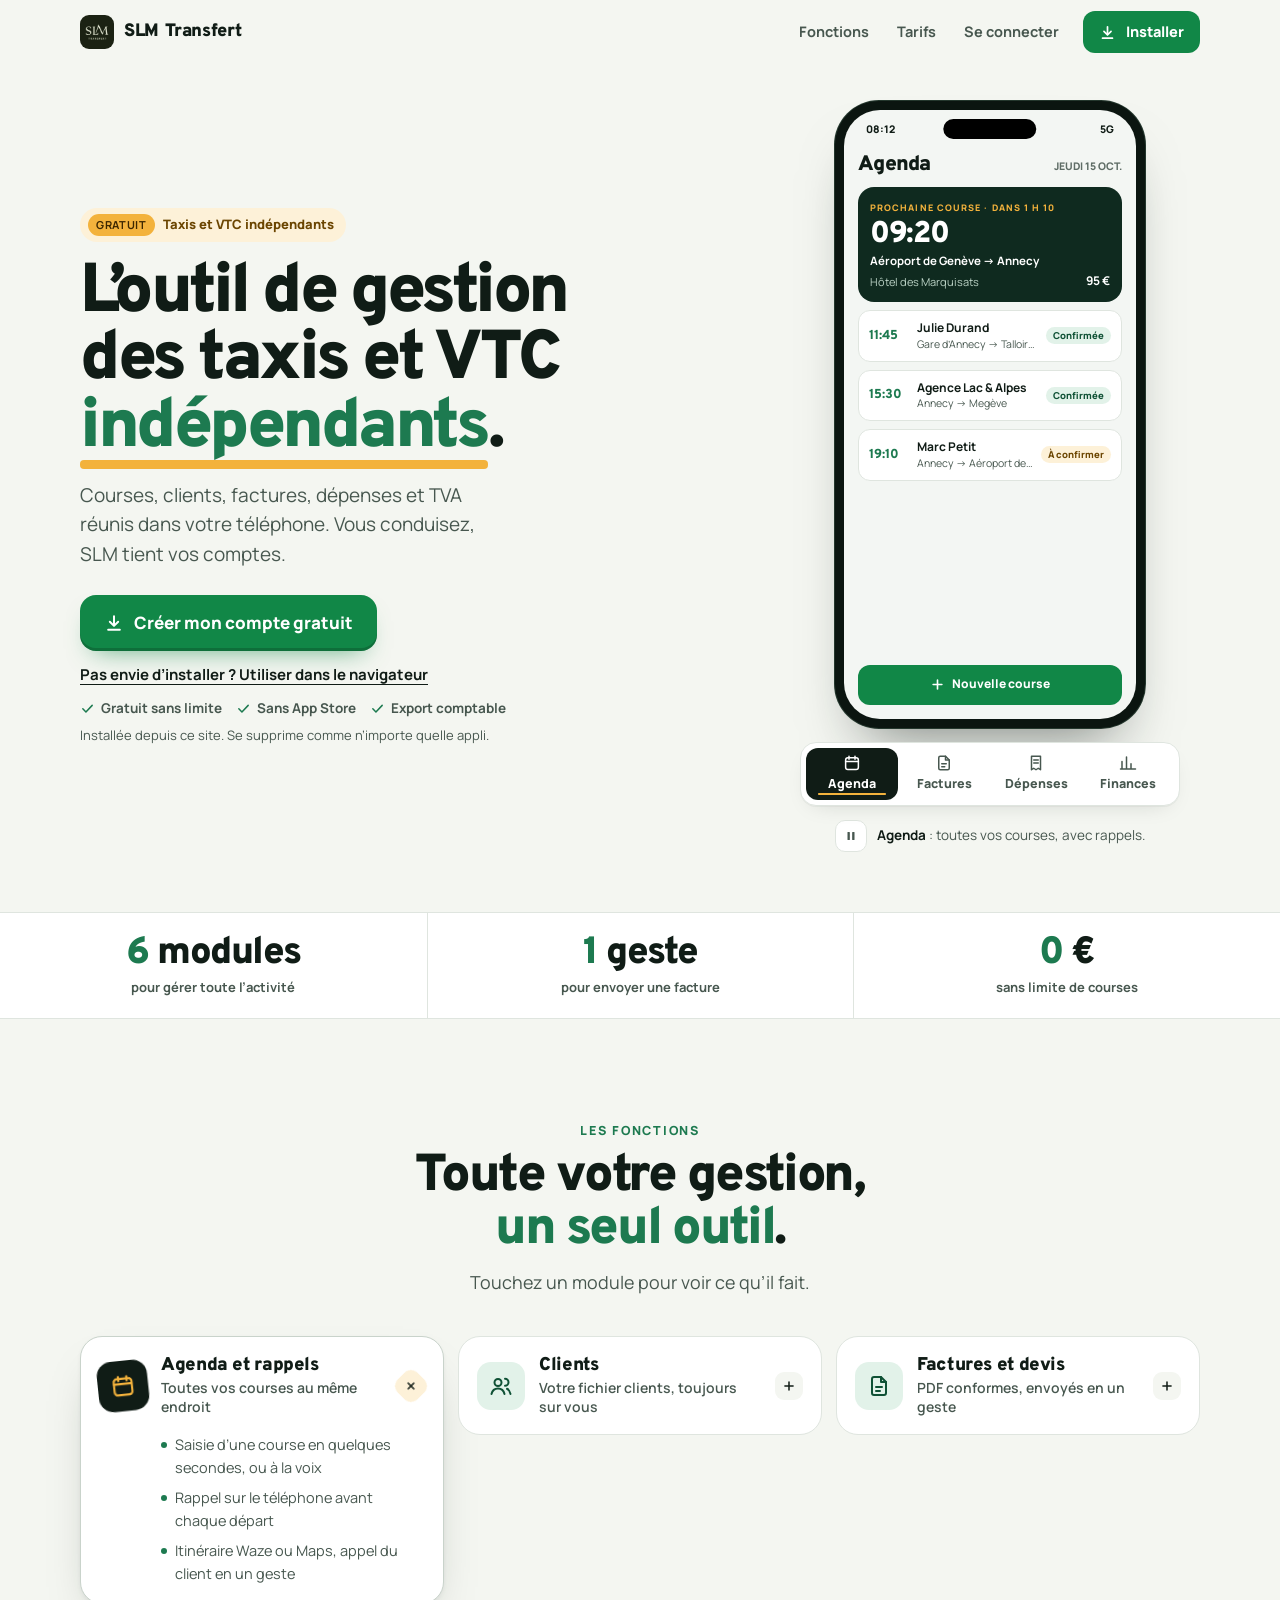
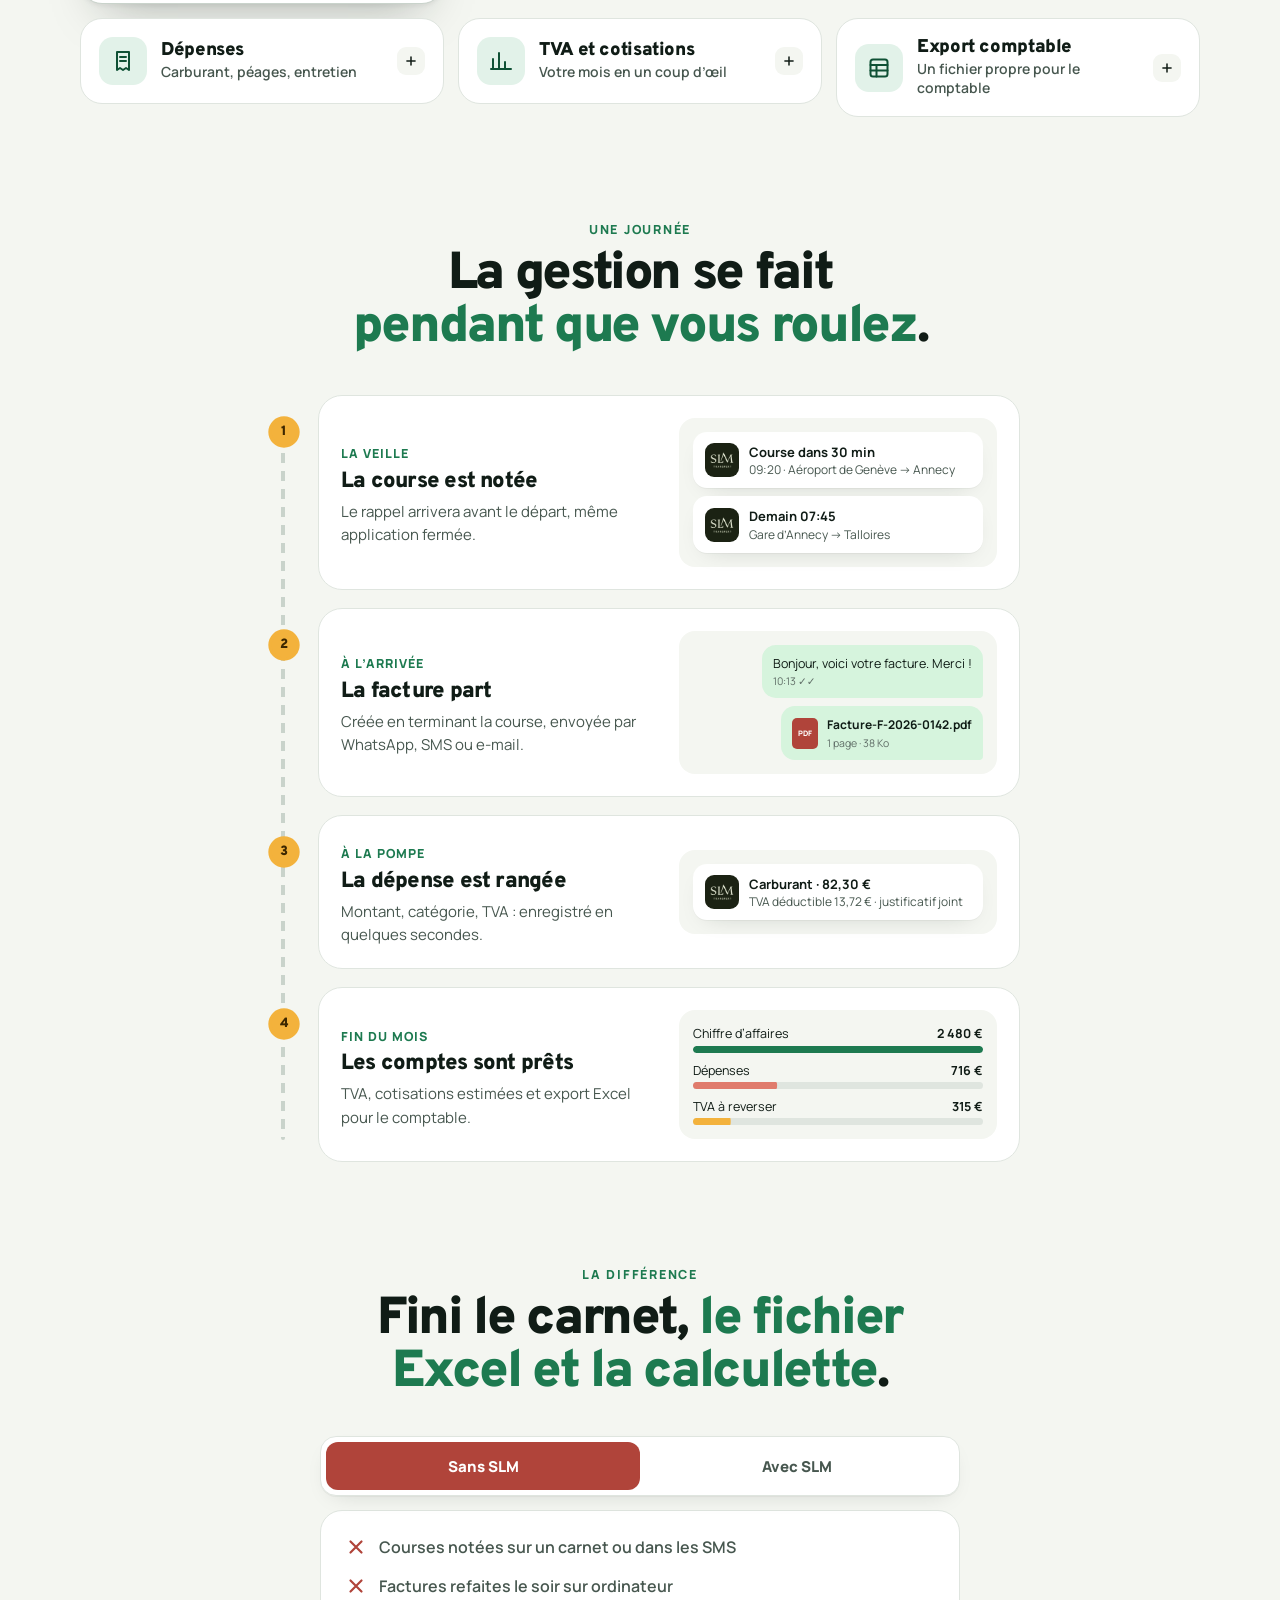
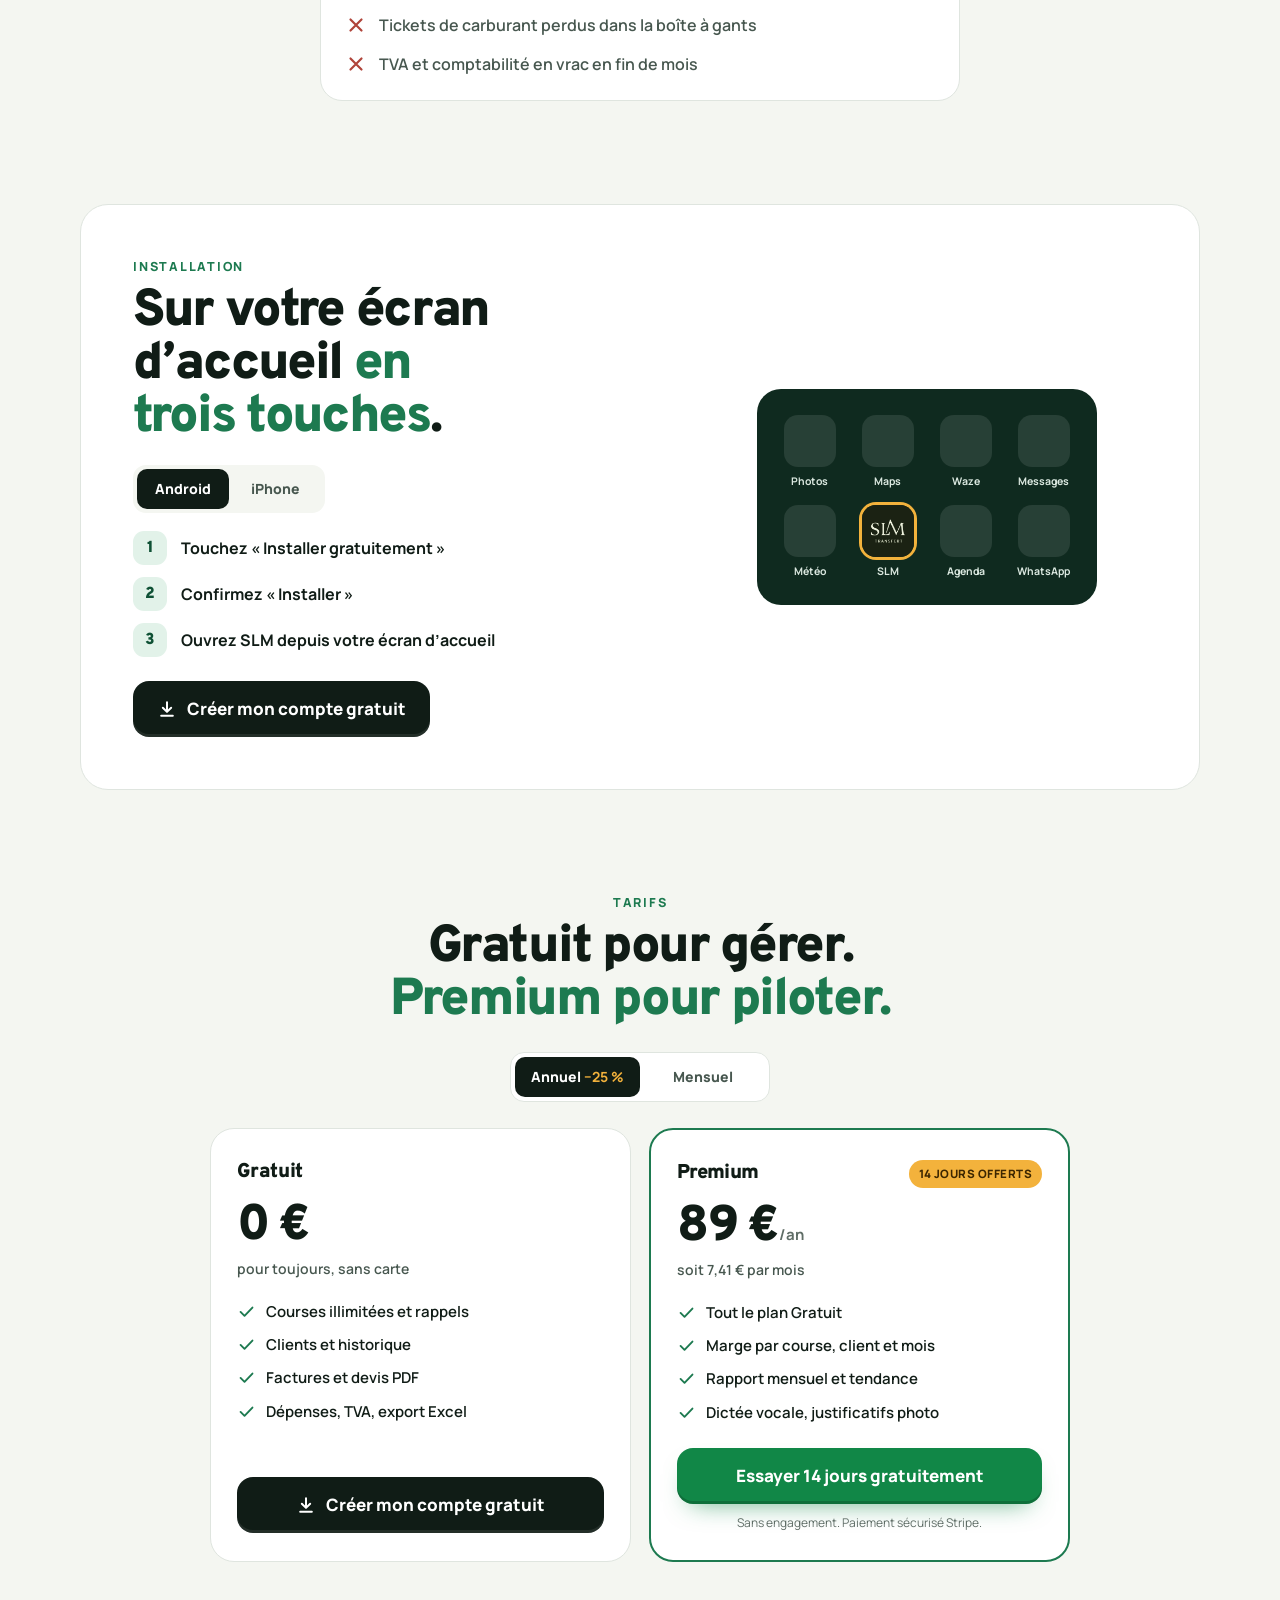
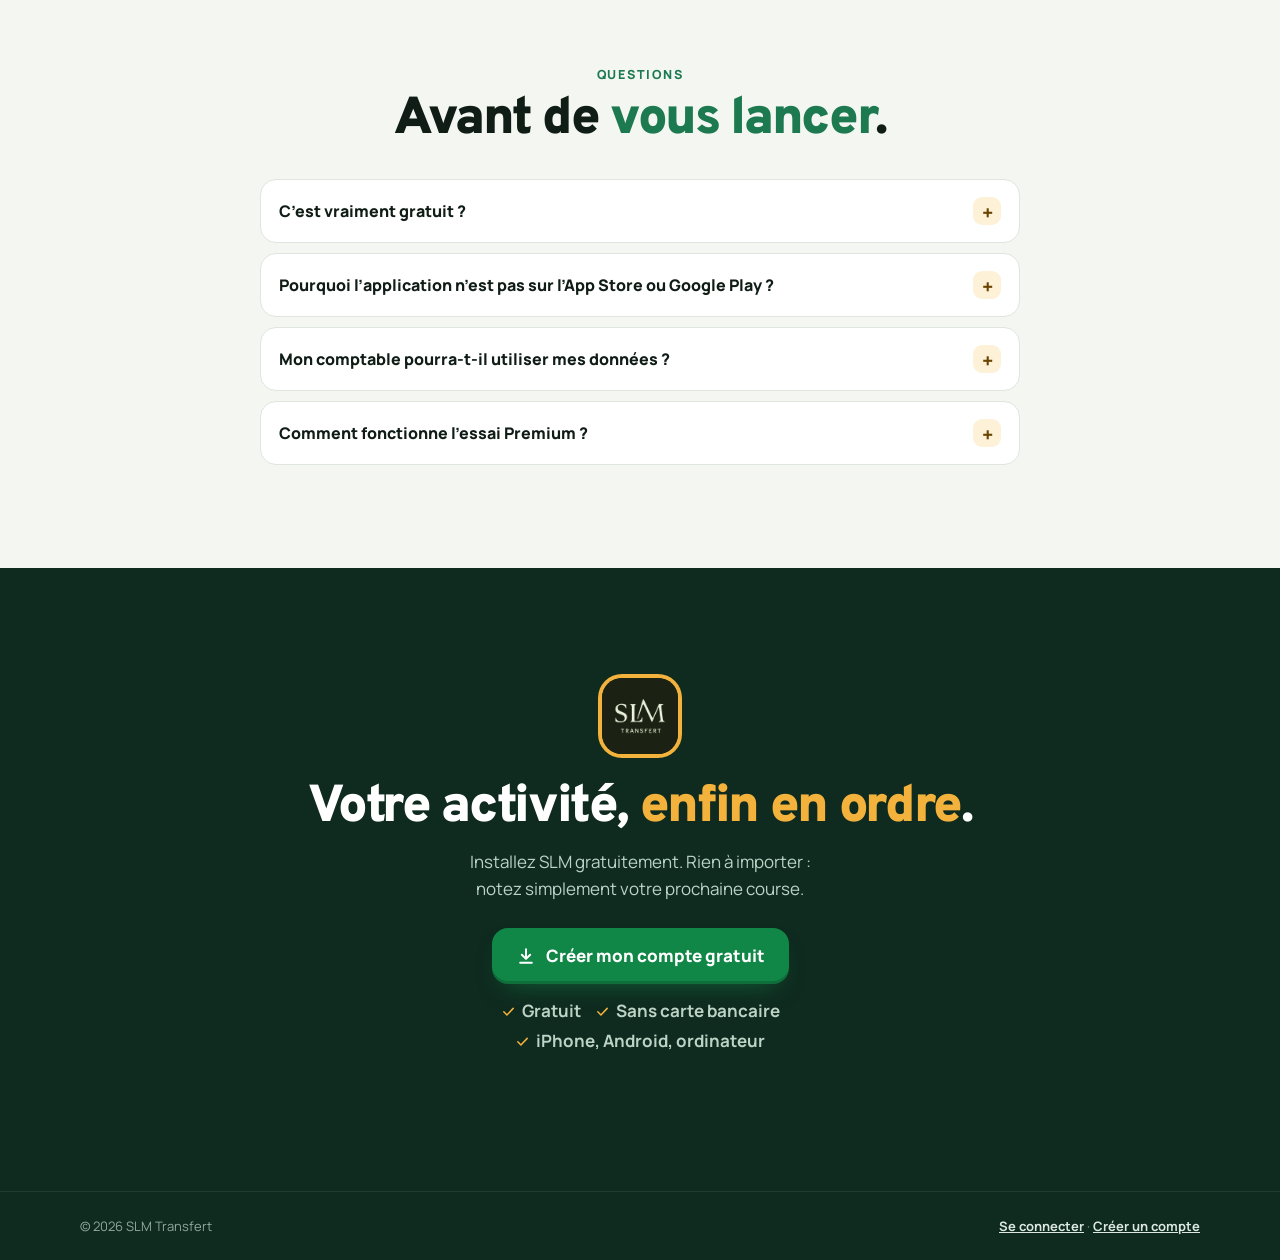
==== landing.html @ 209dc332 "Landing : repositionnée en outil de gestion taxi et VTC, motion et interactions - Titre « L'outil de" ====
<!doctype html>
<html lang="fr" data-theme="light">
<head>
<meta charset="utf-8">
<meta name="viewport" content="width=device-width,initial-scale=1,viewport-fit=cover">
<title>Logiciel de gestion taxi et VTC gratuit | SLM Transfert</title>
<meta name="description" content="L’outil de gestion des taxis et VTC indépendants : courses, clients, factures, dépenses, TVA et export comptable dans votre téléphone. Gratuit, sans App Store.">
<meta name="theme-color" content="#f4f6f1">
<meta name="color-scheme" content="light">
<meta property="og:type" content="website">
<meta property="og:title" content="SLM Transfert · L’outil de gestion des taxis et VTC indépendants">
<meta property="og:description" content="Courses, clients, factures, dépenses et TVA dans votre téléphone. Gratuit.">
<meta property="og:image" content="icon-512.png">
<link rel="icon" href="icon-192.png">
<link rel="apple-touch-icon" href="apple-touch-icon.jpg">
<link rel="manifest" href="manifest.json">
<link rel="preconnect" href="https://fonts.googleapis.com"><link rel="preconnect" href="https://fonts.gstatic.com" crossorigin>
<link rel="stylesheet" href="https://fonts.googleapis.com/css2?family=Manrope:wght@500;600;700;800&family=Overpass:wght@700;800;900&display=swap">
<script type="application/ld+json">
{"@context":"https://schema.org","@graph":[
 {"@type":"SoftwareApplication","name":"SLM Transfert","applicationCategory":"BusinessApplication","operatingSystem":"iOS, Android, Windows, macOS (navigateur)","description":"Outil de gestion pour taxis et VTC indépendants : agenda des courses, clients, factures et devis PDF, dépenses et justificatifs, TVA, cotisations estimées et export comptable.","offers":{"@type":"Offer","price":"0","priceCurrency":"EUR"}},
 {"@type":"FAQPage","mainEntity":[
  {"@type":"Question","name":"C’est vraiment gratuit ?","acceptedAnswer":{"@type":"Answer","text":"Oui, sans limite de courses ni de factures, et sans carte bancaire. Premium est une option pour analyser votre marge."}},
  {"@type":"Question","name":"Pourquoi l’application n’est pas sur l’App Store ou Google Play ?","acceptedAnswer":{"@type":"Answer","text":"SLM s’installe directement depuis le navigateur : plus rapide, toujours à jour, et le même compte fonctionne sur iPhone, Android et ordinateur."}},
  {"@type":"Question","name":"Mon comptable pourra-t-il utiliser mes données ?","acceptedAnswer":{"@type":"Answer","text":"Oui. Toute votre activité s’exporte dans un classeur Excel : courses, factures, dépenses et TVA."}},
  {"@type":"Question","name":"Comment fonctionne l’essai Premium ?","acceptedAnswer":{"@type":"Answer","text":"Tout est débloqué pendant l’essai et rien n’est prélevé si vous résiliez avant la fin, depuis l’application."}}
 ]}
]}
</script>
<script>(function(){if("IntersectionObserver" in window&&!matchMedia("(prefers-reduced-motion: reduce)").matches)document.documentElement.classList.add("rv-on")})();</script>
<style>
/* ═══════════════════════════════════════════════════════════════════
   SLM Transfert — landing « Outil de gestion »
   Skills ECC : frontend-design-direction (le produit d’abord), motion-patterns
   (jetons de mouvement partagés, décalage 50–100 ms, apparitions une seule fois,
   entrée + sortie pour chaque changement d’écran, fenêtre accessible),
   frontend-a11y (contrastes AA, onglets clavier, pause de l’animation auto).
   ═══════════════════════════════════════════════════════════════════ */
:root{
  --bg:#f4f6f1; --surface:#ffffff; --ink:#101c16; --ink-2:#47574f; --ink-3:#5f6d66; --line:#dfe5df; --line-2:#c9d3cb;
  --g:#1d7a50; --g-ink:#0f5135; --g-soft:#e2f2e9; --cta:#118747; --cta-press:#0f5135;
  --amber:#f3b23c; --amber-soft:#fdf1d8; --amber-ink:#6b4500;
  --deep:#0f2a1f; --red:#b0443a;
  --f-d:"Overpass","Manrope",system-ui,sans-serif; --f-u:"Manrope",system-ui,-apple-system,"Segoe UI",Roboto,sans-serif;
  /* Jetons de mouvement (motion-foundations) : toutes les animations les réutilisent */
  --dur-fast:.18s; --dur-normal:.32s; --dur-slow:.6s;
  --ease-smooth:cubic-bezier(.2,.8,.2,1); --ease-spring:cubic-bezier(.34,1.56,.64,1); --ease-out:cubic-bezier(.16,1,.3,1);
  --stagger:80ms; --lift:18px;
  --s-1:0 1px 0 rgba(16,28,22,.04),0 8px 24px -14px rgba(16,28,22,.22);
  --s-2:0 2px 4px rgba(16,28,22,.05),0 24px 48px -24px rgba(16,28,22,.35);
  color-scheme:only light;
}
*,*::before,*::after{box-sizing:border-box}
html{-webkit-text-size-adjust:100%;scroll-behavior:smooth;scroll-padding-top:84px;scroll-padding-bottom:100px;background:var(--bg);interpolate-size:allow-keywords}
body{margin:0;font-family:var(--f-u);color:var(--ink);background:var(--bg);font-size:16px;line-height:1.55;-webkit-font-smoothing:antialiased;overflow-x:clip}
h1,h2,h3,p{margin:0}
h1,h2,h3{font-family:var(--f-d);letter-spacing:-.035em;text-wrap:balance}
a{color:inherit}
button{font:inherit;color:inherit;cursor:pointer;border:0;background:none;-webkit-tap-highlight-color:transparent}
img,svg{max-width:100%;flex:none}
:focus-visible{outline:3px solid var(--ink);outline-offset:3px;box-shadow:0 0 0 6px var(--surface);border-radius:10px}
.sr-only{position:absolute!important;width:1px;height:1px;overflow:hidden;clip:rect(0 0 0 0);white-space:nowrap}
.wrap{width:min(1120px,100% - 32px);margin-inline:auto}

/* Apparition au défilement : une seule fois, décalage par --i × --stagger */
.rv-on [data-rv]{opacity:0;transform:translateY(var(--lift));transition:opacity var(--dur-slow) var(--ease-smooth),transform var(--dur-slow) var(--ease-out);transition-delay:calc(var(--i,0) * var(--stagger))}
.rv-on [data-rv].in{opacity:1;transform:none}

/* Barre de progression de lecture */
.progress{position:fixed;top:0;left:0;right:0;height:3px;z-index:70;transform-origin:left;transform:scaleX(var(--p,0));background:linear-gradient(90deg,var(--g),var(--amber));pointer-events:none}

/* Boutons : retour tactile immédiat (pression), soulèvement seulement avec souris */
.cta{display:inline-flex;align-items:center;justify-content:center;gap:10px;min-height:56px;padding:0 24px;border-radius:16px;background:var(--cta);color:#fff;font-weight:800;font-size:17px;text-decoration:none;white-space:nowrap;box-shadow:inset 0 -3px 0 rgba(0,0,0,.18),0 12px 26px -14px rgba(17,135,71,.7);transition:background var(--dur-fast),transform var(--dur-fast) var(--ease-spring),box-shadow var(--dur-normal)}
.cta svg{width:20px;height:20px;transition:transform var(--dur-normal) var(--ease-spring)}
.cta:active{transform:scale(.97)}
@media (hover:hover){.cta:hover{background:var(--cta-press);transform:translateY(-2px)}.cta:hover svg{transform:translateY(2px)}}
.cta.ink{background:var(--ink);box-shadow:inset 0 -3px 0 rgba(255,255,255,.08)}
@media (hover:hover){.cta.ink:hover{background:#000}}
.note{display:flex;flex-wrap:wrap;gap:4px 14px;margin-top:12px;font-size:13.5px;font-weight:700;color:var(--ink-2)}
.note span{display:inline-flex;align-items:center;gap:6px}
.note svg{width:15px;height:15px;color:var(--g)}

/* En-tête */
.top{position:sticky;top:0;z-index:50;background:var(--bg);border-bottom:1px solid transparent;transition:border-color var(--dur-normal);padding-top:env(safe-area-inset-top,0px)}
.top.sc{border-color:var(--line)}
.top .wrap{display:flex;align-items:center;gap:12px;height:64px}
.brand{display:flex;align-items:center;gap:10px;margin-right:auto;text-decoration:none;font-family:var(--f-d);font-weight:900;font-size:18px;letter-spacing:-.02em}
.brand img{width:34px;height:34px;border-radius:9px}
.top nav{display:flex;gap:4px}
.top nav a{padding:8px 12px;border-radius:10px;text-decoration:none;font-weight:700;font-size:14.5px;color:var(--ink-2);transition:background var(--dur-fast),color var(--dur-fast)}
.top nav a:hover{background:var(--surface);color:var(--ink)}
.top .cta{min-height:42px;padding:0 16px;font-size:14.5px;border-radius:12px;box-shadow:none}
.top .cta svg{width:17px;height:17px}

/* ───────── Premier écran ───────── */
.hero{padding:36px 0 60px}
.hero-g{display:grid;grid-template-columns:minmax(0,1fr) minmax(0,420px);gap:56px;align-items:center}
.eyebrow{display:inline-flex;align-items:center;gap:8px;padding:6px 12px 6px 8px;border-radius:99px;background:var(--amber-soft);color:var(--amber-ink);font-weight:800;font-size:13px}
.eyebrow b{display:inline-grid;place-items:center;height:22px;padding:0 8px;border-radius:99px;background:var(--amber);color:#3d2700;font-size:11px;letter-spacing:.06em}
.hero h1{isolation:isolate;margin-top:18px;font-size:clamp(40px,5.4vw,70px);font-weight:900;line-height:.98;letter-spacing:-.05em}
.hero h1 mark{background:none;color:var(--g);position:relative;white-space:nowrap}
.hero h1 mark::after{content:"";position:absolute;left:0;right:0;bottom:.04em;height:.14em;border-radius:4px;background:var(--amber);z-index:-1;transform-origin:left;transform:scaleX(var(--mk,1));transition:transform .9s var(--ease-out) .5s}
.rv-on .hero h1 mark::after{--mk:0}
.rv-on .hero.go h1 mark::after{--mk:1}
.hero .lead{margin-top:18px;max-width:36ch;font-size:clamp(17px,1.5vw,19px);color:var(--ink-2)}
.hero .actions{display:flex;flex-wrap:wrap;gap:12px 20px;align-items:center;margin-top:26px}
.hero .alt{font-weight:700;font-size:15px;text-underline-offset:4px}
.obj{margin-top:6px;font-size:13px;color:var(--ink-2)}
/* entrée du premier écran au chargement (décalée) */
@media (prefers-reduced-motion:no-preference){
  .hero [data-in]{animation:inUp var(--dur-slow) var(--ease-out) both;animation-delay:calc(var(--i,0) * var(--stagger) + 60ms)}
  .hero .tour{animation:inUp .9s var(--ease-out) .25s both}
}
@keyframes inUp{from{opacity:0;transform:translateY(var(--lift))}}

/* ── Visite guidée de l’application : onglets + écran qui change ── */
.tour{display:grid;gap:14px;justify-items:center}
.phone{position:relative;width:min(310px,100%);aspect-ratio:9/18.2;border-radius:44px;padding:9px;background:#0b1510;box-shadow:0 0 0 1px #24372d,0 36px 60px -30px rgba(16,28,22,.55)}
.ph{position:relative;height:100%;border-radius:36px;overflow:hidden;background:#f3f6f3;font-size:12px;line-height:1.4}
.ph-sb{display:flex;justify-content:space-between;padding:12px 22px 0;font-weight:800;font-size:10.5px;height:32px}
.ph-notch{position:absolute;top:9px;left:50%;translate:-50% 0;width:32%;height:20px;border-radius:12px;background:#000;z-index:3}
.scr{position:absolute;inset:32px 0 0;padding:8px 14px 14px;display:flex;flex-direction:column;gap:8px;opacity:0;transform:translateX(24px);transition:opacity var(--dur-normal) var(--ease-smooth),transform var(--dur-normal) var(--ease-smooth);pointer-events:none}
.scr[hidden]{display:none}
.scr.on{opacity:1;transform:none;pointer-events:auto}
.scr.out{opacity:0;transform:translateX(-24px)}
.scr>*{flex:none}
.s-h{display:flex;justify-content:space-between;align-items:baseline;gap:8px}
.s-h b{font-family:var(--f-d);font-size:21px;font-weight:900;letter-spacing:-.035em}
.s-h small{font-weight:800;font-size:10.5px;color:var(--ink-3)}
.s-card{background:var(--surface);border:1px solid var(--line);border-radius:14px;padding:10px 11px}
.s-row{display:flex;justify-content:space-between;align-items:center;gap:8px}
.s-next{border-radius:16px;padding:12px;background:var(--deep);color:#fff}
.s-next small{font-size:9px;font-weight:800;letter-spacing:.12em;color:var(--amber)}
.s-next .tm{font-family:var(--f-d);font-size:30px;font-weight:900;letter-spacing:-.045em;line-height:1;margin:4px 0 3px}
.s-next .rt{font-weight:700;font-size:11.5px}
.s-li{display:grid;grid-template-columns:40px minmax(0,1fr) auto;gap:8px;align-items:center;padding:9px 10px;border-radius:12px;background:var(--surface);border:1px solid var(--line)}
.s-li .t{font-family:var(--f-d);font-weight:800;font-size:13px;color:var(--g)}
.s-li span{min-width:0}.s-li span b,.s-li span small{display:block;white-space:nowrap;overflow:hidden;text-overflow:ellipsis}
.s-li span b{font-size:12px}.s-li span small{font-size:10.5px;color:var(--ink-2)}
.s-li>b{font-size:12px}
.chip{display:inline-block;font-size:9.5px;font-weight:800;padding:2px 7px;border-radius:99px;background:var(--g-soft);color:var(--g-ink)}
.chip.w{background:var(--amber-soft);color:var(--amber-ink)}
.s-tot{display:flex;justify-content:space-between;align-items:center;padding:12px;border-radius:14px;background:var(--deep);color:#fff}
.s-tot small{display:block;font-size:9px;font-weight:800;letter-spacing:.12em;color:var(--amber)}
.s-tot b{font-family:var(--f-d);font-size:24px;font-weight:900;letter-spacing:-.04em}
.s-btn{display:flex;align-items:center;justify-content:center;gap:7px;height:40px;border-radius:12px;background:var(--cta);color:#fff;font-weight:800;font-size:12px;margin-top:auto}
.s-btn svg{width:15px;height:15px}
.s-bars{display:flex;align-items:flex-end;gap:5px;height:58px;margin-top:8px}
.s-bars i{flex:1;border-radius:5px 5px 2px 2px;background:rgba(255,255,255,.22);transform-origin:bottom}
.s-bars i:last-child{background:var(--amber)}
.scr.on .s-bars i{animation:grow var(--dur-slow) var(--ease-out) both;animation-delay:calc(var(--n,0) * 50ms)}
@keyframes grow{from{transform:scaleY(.1)}}
.scr.on .s-li,.scr.on .s-card,.scr.on .s-tot,.scr.on .s-next{animation:inUp var(--dur-normal) var(--ease-out) both;animation-delay:calc(var(--n,0) * 60ms)}
.fin{display:grid;grid-template-columns:repeat(2,minmax(0,1fr));gap:6px}
.fin div{padding:9px 10px;border-radius:12px;background:var(--surface);border:1px solid var(--line)}
.fin small{display:block;font-size:9.5px;font-weight:800;color:var(--ink-3);letter-spacing:.06em}
.fin b{font-family:var(--f-d);font-size:16px;font-weight:900}
/* Onglets de la visite */
.tabs{position:relative;display:grid;grid-template-columns:repeat(4,minmax(0,1fr));width:min(380px,100%);padding:5px;border-radius:16px;background:var(--surface);border:1px solid var(--line);box-shadow:var(--s-1)}
.tabs .thumb{position:absolute;top:5px;bottom:5px;left:5px;width:calc((100% - 10px) / 4);border-radius:12px;background:var(--ink);transform:translateX(calc(var(--t,0) * 100%));transition:transform var(--dur-normal) var(--ease-spring)}
.tab{position:relative;z-index:1;min-height:52px;border-radius:12px;display:grid;justify-items:center;align-content:center;gap:2px;font-weight:800;font-size:12.5px;color:var(--ink-2);transition:color var(--dur-fast)}
.tab svg{width:18px;height:18px}
.tab[aria-selected="true"]{color:#fff}
.tab .bar{position:absolute;left:12px;right:12px;bottom:5px;height:2px;border-radius:2px;background:rgba(255,255,255,.25);overflow:hidden;opacity:0}
.tab .bar i{display:block;height:100%;background:var(--amber);transform-origin:left;transform:scaleX(0)}
.tour.auto .tab[aria-selected="true"] .bar{opacity:1}
.tour.auto .tab[aria-selected="true"] .bar i{animation:fill 4.5s linear forwards}
.tour.paused .tab .bar i{animation-play-state:paused}
@keyframes fill{to{transform:scaleX(1)}}
.tour-cap{display:flex;align-items:center;gap:10px;font-size:13.5px;color:var(--ink-2);min-height:32px;max-width:380px}
.tour-cap b{color:var(--ink)}
.pause{width:32px;height:32px;border-radius:10px;display:grid;place-items:center;background:var(--surface);border:1px solid var(--line);flex:none}
.pause svg{width:14px;height:14px}

/* ───────── Bandeau ───────── */
.facts{display:grid;grid-template-columns:repeat(3,minmax(0,1fr));border-block:1px solid var(--line);background:var(--surface)}
.facts div{padding:22px 16px;text-align:center}
.facts div+div{border-left:1px solid var(--line)}
.facts b{display:block;font-family:var(--f-d);font-size:clamp(26px,3.6vw,38px);font-weight:900;letter-spacing:-.04em;line-height:1}
.facts b em{font-style:normal;color:var(--g)}
.facts small{display:block;margin-top:6px;font-size:13px;font-weight:700;color:var(--ink-2);line-height:1.3}

/* ───────── Sections ───────── */
.sec{padding-block:clamp(64px,8vw,110px)}
.kick{font-size:12.5px;font-weight:800;letter-spacing:.14em;text-transform:uppercase;color:var(--g)}
.h2{margin-top:10px;font-size:clamp(32px,4.4vw,52px);font-weight:900;line-height:1.02;letter-spacing:-.045em;max-width:20ch}
.h2 em{font-style:normal;color:var(--g)}
.sub{margin-top:12px;color:var(--ink-2);font-size:clamp(16px,1.4vw,18px);max-width:52ch}
.c{text-align:center}.c .h2,.c .sub{margin-inline:auto}

/* Modules : cartes dépliables */
.mods{display:grid;grid-template-columns:repeat(3,minmax(0,1fr));gap:14px;margin-top:40px;align-items:start}
.mod{border-radius:22px;background:var(--surface);border:1px solid var(--line);transition:box-shadow var(--dur-normal),border-color var(--dur-normal)}
.mod:has(.mod-b[aria-expanded="true"]){box-shadow:var(--s-2);border-color:var(--line-2)}
.mod-b{width:100%;display:grid;grid-template-columns:48px minmax(0,1fr) 28px;gap:14px;align-items:center;padding:18px;text-align:left;border-radius:22px;transition:transform var(--dur-fast) var(--ease-spring)}
.mod-b:active{transform:scale(.985)}
.mod .fi{width:48px;height:48px;border-radius:14px;display:grid;place-items:center;background:var(--g-soft);color:var(--g-ink);transition:background var(--dur-normal),color var(--dur-normal),transform var(--dur-normal) var(--ease-spring)}
.mod .fi svg{width:24px;height:24px}
.mod-b[aria-expanded="true"] .fi{background:var(--ink);color:var(--amber);transform:rotate(-6deg) scale(1.05)}
.mod h3{font-size:18.5px;font-weight:900;letter-spacing:-.02em;line-height:1.15}
.mod-b small{display:block;margin-top:2px;color:var(--ink-2);font-size:14px;font-weight:600;line-height:1.35}
.mod .pm{width:28px;height:28px;border-radius:9px;display:grid;place-items:center;background:var(--bg);transition:transform var(--dur-normal) var(--ease-spring),background var(--dur-normal)}
.mod .pm svg{width:14px;height:14px}
.mod-b[aria-expanded="true"] .pm{transform:rotate(45deg);background:var(--amber-soft)}
.mod-d{display:grid;grid-template-rows:0fr;transition:grid-template-rows var(--dur-normal) var(--ease-smooth)}
.mod-d>div{overflow:hidden}
.mod-b[aria-expanded="true"]+.mod-d{grid-template-rows:1fr}
.mod ul{list-style:none;margin:0;padding:0 18px 18px 80px;display:grid;gap:8px;font-size:14.5px;color:var(--ink-2)}
.mod li{display:flex;gap:8px}
.mod li::before{content:"";width:6px;height:6px;margin-top:8px;border-radius:50%;background:var(--g);flex:none}
.mod .prem{display:inline-block;margin-left:6px;font-family:var(--f-u);font-size:10.5px;font-weight:800;letter-spacing:.05em;padding:2px 8px;border-radius:99px;background:var(--amber);color:#3d2700;vertical-align:2px}

/* Journée : ligne de route qui se remplit au défilement */
.day{position:relative;display:grid;gap:18px;margin-top:40px;max-width:760px;margin-inline:auto;padding-left:58px;--fill:0}
.day::before,.day::after{content:"";position:absolute;left:21px;top:22px;bottom:22px;width:4px;border-radius:4px}
.day::before{background:repeating-linear-gradient(180deg,var(--line-2) 0 10px,transparent 10px 18px)}
.day::after{background:linear-gradient(var(--g),var(--amber));transform-origin:top;transform:scaleY(var(--fill))}
.step{position:relative;display:grid;grid-template-columns:minmax(0,1fr) minmax(0,1fr);gap:20px;align-items:center;padding:22px;border-radius:24px;background:var(--surface);border:1px solid var(--line)}
.step .dot{position:absolute;left:-49px;top:22px;width:28px;height:28px;border-radius:50%;display:grid;place-items:center;background:var(--bg);border:3px solid var(--line-2);font-family:var(--f-d);font-weight:900;font-size:12px;color:var(--ink-3);transition:background var(--dur-normal),border-color var(--dur-normal),color var(--dur-normal),transform var(--dur-normal) var(--ease-spring)}
.step.lit .dot{background:var(--amber);border-color:var(--amber);color:#3d2700;transform:scale(1.12)}
.step .when{font-size:12.5px;font-weight:800;letter-spacing:.08em;color:var(--g);text-transform:uppercase}
.step h3{margin-top:6px;font-size:22px;font-weight:900;line-height:1.1}
.step p{margin-top:6px;color:var(--ink-2);font-size:15px}
.ui{padding:14px;border-radius:16px;background:var(--bg);display:grid;gap:8px}
.notif{display:grid;grid-template-columns:34px minmax(0,1fr);gap:10px;align-items:center;padding:10px 12px;border-radius:14px;background:var(--surface);box-shadow:var(--s-1)}
.notif img{width:34px;height:34px;border-radius:9px}
.notif b{display:block;font-size:13px}.notif small{display:block;color:var(--ink-2);font-size:12px;line-height:1.35}
.bub{justify-self:end;max-width:92%;padding:9px 11px;border-radius:14px 14px 4px 14px;background:#d6f4dd;font-size:12.5px}
.bub.f{display:grid;grid-template-columns:26px minmax(0,1fr);gap:9px;align-items:center}
.bub .pdf{width:26px;height:31px;border-radius:5px;background:var(--red);color:#fff;display:grid;place-items:center;font-size:7.5px;font-weight:800}
.bub small{display:block;color:var(--ink-3);font-size:10.5px}
.rv-on .step .ui>*{opacity:0;transform:translateY(10px) scale(.98);transition:opacity var(--dur-normal) var(--ease-smooth),transform var(--dur-normal) var(--ease-spring)}
.rv-on .step.lit .ui>*{opacity:1;transform:none}
.rv-on .step.lit .ui>*:nth-child(2){transition-delay:var(--stagger)}
.rv-on .step.lit .ui>*:nth-child(3){transition-delay:calc(var(--stagger) * 2)}
.mini div{display:grid;grid-template-columns:1fr auto;gap:2px 8px;font-size:12.5px}
.mini i{grid-column:1/-1;height:7px;border-radius:5px;background:var(--line);overflow:hidden}
.mini i b{display:block;height:100%;border-radius:5px;background:var(--g);transform-origin:left;transform:scaleX(var(--w));transition:transform var(--dur-slow) var(--ease-out) .2s}
.rv-on .step:not(.lit) .mini i b{transform:scaleX(0)}
.mini .n i b{background:#e07b6c}.mini .r i b{background:var(--amber)}

/* Avant / avec SLM : un interrupteur */
.vs-wrap{max-width:640px;margin:36px auto 0}
.switch{position:relative;display:grid;grid-template-columns:1fr 1fr;padding:5px;border-radius:16px;background:var(--surface);border:1px solid var(--line);box-shadow:var(--s-1)}
.switch .thumb{position:absolute;top:5px;bottom:5px;left:5px;width:calc(50% - 5px);border-radius:12px;background:var(--red);transform:translateX(0);transition:transform var(--dur-normal) var(--ease-spring),background var(--dur-normal)}
.switch[data-v="avec"] .thumb{transform:translateX(100%);background:var(--g-ink)}
.switch button{position:relative;z-index:1;min-height:48px;border-radius:12px;font-weight:800;font-size:15px;color:var(--ink-2);transition:color var(--dur-fast)}
.switch button[aria-pressed="true"]{color:#fff}
.vs-card{margin-top:14px;display:grid}
.vs-p{grid-area:1/1;padding:24px;border-radius:22px;border:1px solid var(--line);background:var(--surface);transition:opacity var(--dur-normal) var(--ease-smooth),transform var(--dur-normal) var(--ease-smooth),visibility 0s;text-align:left}
.vs-p.yes{background:var(--deep);color:#fff;border-color:var(--deep)}
.vs-p[hidden]{display:block;visibility:hidden;opacity:0;transform:translateY(8px) scale(.98);transition:opacity var(--dur-normal),transform var(--dur-normal),visibility 0s var(--dur-normal)}
.vs-p ul{list-style:none;padding:0;margin:0;display:grid;gap:14px;font-size:16px;font-weight:600}
.vs-p li{display:flex;gap:12px;align-items:flex-start}
.vs-p li svg{width:22px;height:22px;margin-top:1px;color:var(--red);flex:none}
.vs-p.yes li svg{color:var(--amber)}
.vs-p.no li{color:var(--ink-2)}

/* Installation */
.inst{display:grid;grid-template-columns:minmax(0,1.1fr) minmax(0,.9fr);gap:36px;align-items:center;padding:clamp(26px,5vw,52px);border-radius:28px;background:var(--surface);border:1px solid var(--line)}
.os{position:relative;display:inline-grid;grid-template-columns:1fr 1fr;padding:4px;border-radius:13px;background:var(--bg);margin-top:20px}
.os .thumb{position:absolute;top:4px;bottom:4px;left:4px;width:calc(50% - 4px);border-radius:10px;background:var(--ink);transform:translateX(calc(var(--o,0) * 100%));transition:transform var(--dur-normal) var(--ease-spring)}
.os button{position:relative;z-index:1;min-height:40px;padding:0 18px;border-radius:10px;font-weight:800;font-size:14px;color:var(--ink-2);transition:color var(--dur-fast)}
.os button[aria-pressed="true"]{color:#fff}
.how[hidden]{display:none}
.how{list-style:none;padding:0;margin:18px 0 0;display:grid;gap:12px;counter-reset:h}
.how li{display:flex;gap:14px;align-items:center;font-weight:700;font-size:16px}
.how li::before{counter-increment:h;content:counter(h);width:34px;height:34px;border-radius:11px;display:grid;place-items:center;background:var(--g-soft);color:var(--g-ink);font-family:var(--f-d);font-weight:900;flex:none}
.how kbd{display:inline-grid;place-items:center;min-width:26px;height:26px;padding:0 6px;border-radius:8px;background:var(--bg);border:1px solid var(--line);font:inherit;font-size:14px;vertical-align:middle}
.inst .cta{margin-top:24px}
.home{display:grid;grid-template-columns:repeat(4,minmax(0,1fr));gap:16px 8px;padding:26px 18px;border-radius:24px;background:var(--deep);max-width:340px;justify-self:center;width:100%}
.home span{display:grid;justify-items:center;gap:6px;color:#dbe8e0;font-size:10.5px;font-weight:700;min-width:0}
.home i,.home img{width:52px;height:52px;border-radius:14px}
.home i{background:rgba(255,255,255,.1)}
.home img{box-shadow:0 0 0 3px var(--amber)}
.rv-on .home .me img{transform:scale(.3);opacity:0;transition:transform .7s var(--ease-spring) .35s,opacity var(--dur-normal) .35s}
.rv-on .inst.in .home .me img{transform:none;opacity:1}

/* Tarifs */
.bill{position:relative;display:inline-grid;grid-template-columns:1fr 1fr;padding:4px;border-radius:14px;background:var(--surface);border:1px solid var(--line);margin-top:24px}
.bill[hidden]{display:none}
.bill .thumb{position:absolute;top:4px;bottom:4px;left:4px;width:calc(50% - 4px);border-radius:10px;background:var(--ink);transform:translateX(calc(var(--b,0) * 100%));transition:transform var(--dur-normal) var(--ease-spring)}
.bill button{position:relative;z-index:1;min-height:40px;padding:0 16px;border-radius:10px;font-weight:800;font-size:14px;color:var(--ink-2);transition:color var(--dur-fast)}
.bill button[aria-pressed="true"]{color:#fff}
.bill b{color:var(--g)}.bill button[aria-pressed="true"] b{color:var(--amber)}
.plans{display:grid;grid-template-columns:repeat(2,minmax(0,1fr));gap:18px;margin:26px auto 0;max-width:860px;text-align:left}
.plan{display:flex;flex-direction:column;padding:28px 26px;border-radius:24px;background:var(--surface);border:1px solid var(--line)}
.plan.pr{border:2px solid var(--g)}
.plan .nm{display:flex;justify-content:space-between;align-items:center;gap:10px;font-family:var(--f-d);font-weight:900;font-size:20px}
.plan .badge{font-family:var(--f-u);font-size:11.5px;font-weight:800;letter-spacing:.04em;padding:5px 10px;border-radius:99px;background:var(--amber);color:#3d2700}
.plan .amt{margin-top:14px;font-family:var(--f-d);font-size:50px;font-weight:900;letter-spacing:-.05em;line-height:1}
.plan .amt.swap{animation:inUp var(--dur-normal) var(--ease-out)}
.plan .amt small{font-family:var(--f-u);font-size:15px;font-weight:700;letter-spacing:0;color:var(--ink-3)}
.plan .per{margin-top:6px;color:var(--ink-2);font-size:14px;font-weight:600}
.plan ul{list-style:none;padding:0;margin:20px 0 24px;display:grid;gap:10px;font-size:15px;font-weight:600}
.plan li{display:flex;gap:10px}
.plan li svg{width:19px;height:19px;margin-top:2px;color:var(--g)}
.plan .cta{margin-top:auto;width:100%;white-space:normal;text-align:center;padding-block:10px}
.plan .fine{margin-top:10px;font-size:12px;color:var(--ink-3);text-align:center}

/* Questions : ouverture animée là où le navigateur le permet */
.faq{max-width:760px;margin:32px auto 0;display:grid;gap:10px;text-align:left}
.faq details{border-radius:16px;background:var(--surface);border:1px solid var(--line);padding:0 18px;transition:box-shadow var(--dur-normal)}
.faq details[open]{box-shadow:var(--s-1)}
.faq details::details-content{block-size:0;overflow:hidden;transition:block-size var(--dur-normal) var(--ease-smooth),content-visibility var(--dur-normal) allow-discrete}
.faq details[open]::details-content{block-size:auto}
.faq summary{list-style:none;cursor:pointer;display:flex;justify-content:space-between;align-items:center;gap:14px;padding:17px 0;font-weight:800;font-size:16px}
.faq summary::-webkit-details-marker{display:none}
.faq summary::after{content:"+";flex:none;width:28px;height:28px;border-radius:9px;display:grid;place-items:center;background:var(--amber-soft);color:var(--amber-ink);font-size:20px;font-weight:800;transition:transform var(--dur-normal) var(--ease-spring)}
.faq details[open] summary::after{transform:rotate(45deg)}
.faq p{padding-bottom:17px;color:var(--ink-2)}

/* Fin */
.end{padding:clamp(64px,9vw,110px) 0;text-align:center;background:var(--deep);color:#fff;overflow:hidden}
.end img{width:76px;height:76px;border-radius:20px;box-shadow:0 0 0 4px var(--amber)}
.rv-on .end.in img{animation:pop .8s var(--ease-spring) both}
@keyframes pop{from{transform:translateY(30px) scale(.8);opacity:0}}
.end .h2{margin:22px auto 0;color:#fff}
.end .h2 em{color:var(--amber)}
.end p{margin:14px auto 26px;max-width:36ch;color:#bcd3c6;font-size:17px}
.end .note{justify-content:center;color:#bcd3c6}.end .note svg{color:var(--amber)}
.rv-on .end[data-rv]{transform:none}
footer{padding:24px 0 calc(24px + env(safe-area-inset-bottom,0px));background:var(--deep);color:#8fa99b;font-size:13px;border-top:1px solid rgba(255,255,255,.08)}
footer .wrap{display:flex;justify-content:space-between;gap:12px;flex-wrap:wrap}
footer a{color:#dbe8e0;font-weight:700}

/* Barre mobile, fiche d’installation, message */
.dock{display:none}
.sheet{position:fixed;inset:0;z-index:80;display:grid;align-items:end;justify-items:center;background:rgba(8,20,15,.55);opacity:0;pointer-events:none;transition:opacity var(--dur-normal)}
.sheet[hidden]{display:none}
.sheet.open{opacity:1;pointer-events:auto}
.sheet-in{width:min(480px,100%);padding:24px 22px calc(22px + env(safe-area-inset-bottom,0px));border-radius:26px 26px 0 0;background:var(--surface);transform:translateY(100%);transition:transform var(--dur-normal) var(--ease-out)}
.sheet.open .sheet-in{transform:none}
.sheet-in h3{font-size:23px;font-weight:900;display:flex;align-items:center;gap:12px}
.sheet-in h3 img{width:42px;height:42px;border-radius:11px}
.alt-link{display:block;margin-top:20px;text-align:center;font-weight:800;color:var(--g-ink);text-underline-offset:4px}
.sheet-in .close{display:block;margin:10px auto 0;padding:8px;font-weight:700;color:var(--ink-2)}
body.lock{overflow:hidden}
.toast{position:fixed;left:50%;bottom:calc(96px + env(safe-area-inset-bottom,0px));z-index:90;translate:-50% 0;padding:12px 18px;border-radius:14px;background:var(--ink);color:#fff;font-weight:700;font-size:14.5px;opacity:0;transform:translateY(10px);transition:opacity var(--dur-normal),transform var(--dur-normal) var(--ease-spring);pointer-events:none;width:max-content;max-width:calc(100% - 32px)}
.toast.on{opacity:1;transform:none}

/* ═══════════ Tablette ═══════════ */
@media (max-width:960px){
  .top nav{display:none}
  .hero-g{grid-template-columns:minmax(0,1fr);gap:36px}
  .mods{grid-template-columns:repeat(2,minmax(0,1fr))}
  .inst{grid-template-columns:minmax(0,1fr)}
}
/* ═══════════ Mobile ═══════════ */
@media (max-width:640px){
  .top .wrap{height:58px}
  .brand{font-size:17px}
  .hero{padding:20px 0 44px}
  .hero h1{font-size:clamp(34px,10.4vw,46px)}
  .hero .lead{font-size:16.5px}
  .hero .actions{flex-direction:column;align-items:stretch;gap:12px;margin-top:22px}
  .hero .actions .cta{min-height:58px}
  .hero .alt{align-self:center;text-align:center}
  .hero .note{justify-content:center}
  .obj{text-align:center}
  .phone{width:min(300px,100%)}
  .tab{font-size:11.5px}
  .tour .tabs{order:-2}.tour .tour-cap{order:-1;margin-top:-4px}
  .facts div{padding:18px 6px}
  .facts small{font-size:11.5px}
  .sec{padding-block:60px}
  .mods{grid-template-columns:minmax(0,1fr);margin-top:28px;gap:10px}
  .mod-b{padding:16px;gap:12px;grid-template-columns:44px minmax(0,1fr) 28px}
  .mod .fi{width:44px;height:44px}
  .mod ul{padding:0 16px 16px 72px}
  .day{padding-left:44px;margin-top:28px;gap:14px}
  .day::before,.day::after{left:13px}
  .step{grid-template-columns:minmax(0,1fr);padding:18px;gap:14px}
  .step .dot{left:-43px}
  .plans{grid-template-columns:minmax(0,1fr)}
  .inst{padding:24px 20px;gap:26px}
  .home{gap:14px 6px;padding:22px 12px}
  .home i,.home img{width:46px;height:46px;border-radius:13px}
  .home span{font-size:9.5px}
  .end .cta{width:calc(100% - 32px);max-width:420px}
  .dock{position:fixed;left:8px;right:8px;bottom:calc(8px + env(safe-area-inset-bottom,0px));z-index:60;display:flex;align-items:center;gap:12px;padding:10px;border-radius:20px;background:var(--ink);color:#fff;box-shadow:0 16px 36px -12px rgba(0,0,0,.5);transform:translateY(150%);visibility:hidden;transition:transform var(--dur-slow) var(--ease-out),visibility 0s var(--dur-slow)}
  body.past-hero:not(.near-end) .dock{transform:none;visibility:visible;transition-delay:0s}
  .dock img{width:42px;height:42px;border-radius:11px}
  .dock span{flex:1;min-width:0;line-height:1.2}.dock b{display:block;font-family:var(--f-d);font-weight:900;font-size:15px}.dock small{color:var(--amber);font-size:12.5px;font-weight:700}
  .dock .cta{min-height:46px;padding:0 18px;font-size:15px;border-radius:13px;box-shadow:none}
  footer{padding-bottom:calc(96px + env(safe-area-inset-bottom,0px))}
}
@media (max-width:350px){.cta{padding:0 18px;font-size:16px}.top .cta span{display:none}.tab{font-size:10.5px}.tab svg{width:16px;height:16px}.dock small{display:none}}
@media (prefers-reduced-motion:reduce){html{scroll-behavior:auto}*,*::before,*::after{animation:none!important;transition-duration:1ms!important;transition-delay:0s!important}}
</style>
</head>
<body>
<svg width="0" height="0" style="position:absolute" aria-hidden="true"><defs>
<symbol id="i-dl" viewBox="0 0 24 24" fill="none" stroke="currentColor" stroke-width="2.4" stroke-linecap="round" stroke-linejoin="round"><path d="M12 4v11M7 10.5l5 5 5-5M5 20h14"/></symbol>
<symbol id="i-check" viewBox="0 0 24 24" fill="none" stroke="currentColor" stroke-width="2.4" stroke-linecap="round" stroke-linejoin="round"><path d="M4.5 12.5l5 5L19.5 7"/></symbol>
<symbol id="i-x" viewBox="0 0 24 24" fill="none" stroke="currentColor" stroke-width="2.4" stroke-linecap="round"><path d="M6 6l12 12M18 6 6 18"/></symbol>
<symbol id="i-plus" viewBox="0 0 24 24" fill="none" stroke="currentColor" stroke-width="2.6" stroke-linecap="round"><path d="M12 5v14M5 12h14"/></symbol>
<symbol id="i-msg" viewBox="0 0 24 24" fill="none" stroke="currentColor" stroke-width="2" stroke-linecap="round" stroke-linejoin="round"><path d="M21 12a8 8 0 0 1-11.6 7.2L4 20.5l1.3-4.8A8 8 0 1 1 21 12z"/></symbol>
<symbol id="i-share" viewBox="0 0 24 24" fill="none" stroke="currentColor" stroke-width="2" stroke-linecap="round" stroke-linejoin="round"><path d="M12 15V3M7.5 7.5 12 3l4.5 4.5"/><path d="M6 11H5a1 1 0 0 0-1 1v8a1 1 0 0 0 1 1h14a1 1 0 0 0 1-1v-8a1 1 0 0 0-1-1h-1"/></symbol>
<symbol id="i-cal" viewBox="0 0 24 24" fill="none" stroke="currentColor" stroke-width="2" stroke-linecap="round" stroke-linejoin="round"><rect x="3.5" y="5" width="17" height="15.5" rx="3"/><path d="M3.5 10h17M8 3v4M16 3v4"/></symbol>
<symbol id="i-file" viewBox="0 0 24 24" fill="none" stroke="currentColor" stroke-width="2" stroke-linecap="round" stroke-linejoin="round"><path d="M14 3H7a2 2 0 0 0-2 2v14a2 2 0 0 0 2 2h10a2 2 0 0 0 2-2V8z"/><path d="M14 3v5h5M9 13h6M9 17h4"/></symbol>
<symbol id="i-receipt" viewBox="0 0 24 24" fill="none" stroke="currentColor" stroke-width="2" stroke-linecap="round" stroke-linejoin="round"><path d="M6 3h12v18l-3-2-3 2-3-2-3 2z"/><path d="M9 8h6M9 12h6"/></symbol>
<symbol id="i-chart" viewBox="0 0 24 24" fill="none" stroke="currentColor" stroke-width="2" stroke-linecap="round" stroke-linejoin="round"><path d="M4 20V10M10 20V4M16 20v-7M22 20H2"/></symbol>
<symbol id="i-users" viewBox="0 0 24 24" fill="none" stroke="currentColor" stroke-width="2" stroke-linecap="round" stroke-linejoin="round"><circle cx="9" cy="8.5" r="3.5"/><path d="M2.5 20c.8-3.5 3.4-5.5 6.5-5.5s5.7 2 6.5 5.5"/><path d="M16 4.8a3.5 3.5 0 0 1 0 7M18 14.8c1.8.7 3 2.5 3.5 5.2"/></symbol>
<symbol id="i-sheet" viewBox="0 0 24 24" fill="none" stroke="currentColor" stroke-width="2" stroke-linecap="round" stroke-linejoin="round"><rect x="3.5" y="3.5" width="17" height="17" rx="2.5"/><path d="M3.5 9h17M3.5 14.5h17M9.5 9v11.5"/></symbol>
<symbol id="i-fuel" viewBox="0 0 24 24" fill="none" stroke="currentColor" stroke-width="2" stroke-linecap="round" stroke-linejoin="round"><path d="M4 20V5a2 2 0 0 1 2-2h6a2 2 0 0 1 2 2v15M3 20h12M4 10h10M14 8l3 3v6a1.5 1.5 0 0 0 3 0V9l-3-3"/></symbol>
<symbol id="i-road" viewBox="0 0 24 24" fill="none" stroke="currentColor" stroke-width="2" stroke-linecap="round" stroke-linejoin="round"><path d="M8 3 4 21M16 3l4 18M12 5v2M12 11v2M12 17v2"/></symbol>
<symbol id="i-wrench" viewBox="0 0 24 24" fill="none" stroke="currentColor" stroke-width="2" stroke-linecap="round" stroke-linejoin="round"><path d="M14.7 6.3a4 4 0 0 0-5.4 5.4L3 18l3 3 6.3-6.3a4 4 0 0 0 5.4-5.4l-2.5 2.5-2.5-.5-.5-2.5z"/></symbol>
<symbol id="i-drop" viewBox="0 0 24 24" fill="none" stroke="currentColor" stroke-width="2" stroke-linecap="round" stroke-linejoin="round"><path d="M12 3s6 6.5 6 11a6 6 0 0 1-12 0c0-4.5 6-11 6-11z"/></symbol>
<symbol id="i-pause" viewBox="0 0 24 24" fill="currentColor"><rect x="6" y="5" width="4" height="14" rx="1"/><rect x="14" y="5" width="4" height="14" rx="1"/></symbol>
<symbol id="i-play" viewBox="0 0 24 24" fill="currentColor"><path d="M7 4.5v15l13-7.5z"/></symbol>
</defs></svg>

<div class="progress" id="progress" aria-hidden="true"></div>

<header class="top" id="hd">
  <div class="wrap">
    <a class="brand" href="#top"><img src="icon-192.png" alt="" width="34" height="34">SLM Transfert</a>
    <nav aria-label="Sections"><a href="#modules">Fonctions</a><a href="#tarifs">Tarifs</a><a href="index.html#login">Se connecter</a></nav>
    <a class="cta" href="index.html#signup" data-install aria-label="Installer l’application"><svg aria-hidden="true"><use href="#i-dl"/></svg><span>Installer</span></a>
  </div>
</header>

<main id="top">
<!-- ═══ Premier écran : l’outil de gestion, en visite guidée ═══ -->
<section class="hero">
  <div class="wrap hero-g">
    <div>
      <span class="eyebrow" data-in style="--i:0"><b>GRATUIT</b>Taxis et VTC indépendants</span>
      <h1 data-in style="--i:1">L’outil de gestion des taxis et VTC <mark>indépendants</mark>.</h1>
      <p class="lead" data-in style="--i:2">Courses, clients, factures, dépenses et TVA réunis dans votre téléphone. Vous conduisez, SLM tient vos comptes.</p>
      <div class="actions" data-in style="--i:3">
        <a class="cta" href="index.html#signup" data-install><svg aria-hidden="true"><use href="#i-dl"/></svg><span class="lbl">Installer gratuitement</span></a>
        <a class="alt" href="index.html#signup">Pas envie d’installer ? Utiliser dans le navigateur</a>
      </div>
      <p class="note" data-in style="--i:4"><span><svg aria-hidden="true"><use href="#i-check"/></svg>Gratuit sans limite</span><span><svg aria-hidden="true"><use href="#i-check"/></svg>Sans App Store</span><span><svg aria-hidden="true"><use href="#i-check"/></svg>Export comptable</span></p>
      <p class="obj" data-in style="--i:5">Installée depuis ce site. Se supprime comme n’importe quelle appli.</p>
    </div>

    <div class="tour auto" id="tour">
      <div class="phone"><div class="ph"><div class="ph-notch" aria-hidden="true"></div><div class="ph-sb" aria-hidden="true"><span>08:12</span><span>5G</span></div>
        <div class="scr on" id="p-agenda" role="tabpanel" aria-labelledby="t-agenda">
          <div class="s-h"><b>Agenda</b><small>JEUDI 15 OCT.</small></div>
          <div class="s-next" style="--n:0"><small>PROCHAINE COURSE · DANS 1 H 10</small><div class="tm">09:20</div><div class="rt">Aéroport de Genève → Annecy</div><div class="s-row" style="margin-top:4px"><span style="font-size:11px;color:#bcd3c6">Hôtel des Marquisats</span><b>95 €</b></div></div>
          <div class="s-li" style="--n:1"><b class="t">11:45</b><span><b>Julie Durand</b><small>Gare d’Annecy → Talloires</small></span><span class="chip">Confirmée</span></div>
          <div class="s-li" style="--n:2"><b class="t">15:30</b><span><b>Agence Lac &amp; Alpes</b><small>Annecy → Megève</small></span><span class="chip">Confirmée</span></div>
          <div class="s-li" style="--n:3"><b class="t">19:10</b><span><b>Marc Petit</b><small>Annecy → Aéroport de Lyon</small></span><span class="chip w">À confirmer</span></div>
          <div class="s-btn"><svg aria-hidden="true"><use href="#i-plus"/></svg>Nouvelle course</div>
        </div>
        <div class="scr" id="p-factures" role="tabpanel" aria-labelledby="t-factures" hidden>
          <div class="s-h"><b>Factures</b><small>OCTOBRE</small></div>
          <div class="s-tot" style="--n:0"><span><small>À ENCAISSER</small><b>312,00 €</b></span><span class="chip w">3 en attente</span></div>
          <div class="s-li" style="--n:1"><b class="t">0142</b><span><b>Hôtel des Marquisats</b><small>Genève → Annecy · 95 €</small></span><span class="chip">Payée</span></div>
          <div class="s-li" style="--n:2"><b class="t">0141</b><span><b>Agence Lac &amp; Alpes</b><small>Annecy → Megève · 140 €</small></span><span class="chip w">Envoyée</span></div>
          <div class="s-li" style="--n:3"><b class="t">0140</b><span><b>Julie Durand</b><small>Gare → Talloires · 38 €</small></span><span class="chip">Payée</span></div>
          <div class="s-li" style="--n:4"><b class="t">D-31</b><span><b>Devis · Imperial Palace</b><small>Mariage, 3 trajets · 134 €</small></span><span class="chip w">Devis</span></div>
          <div class="s-btn"><svg aria-hidden="true"><use href="#i-msg"/></svg>Envoyer sur WhatsApp</div>
        </div>
        <div class="scr" id="p-depenses" role="tabpanel" aria-labelledby="t-depenses" hidden>
          <div class="s-h"><b>Dépenses</b><small>OCTOBRE</small></div>
          <div class="s-tot" style="--n:0"><span><small>DÉPENSES DU MOIS</small><b>716,40 €</b></span><span class="chip">TVA déd. 98 €</span></div>
          <div class="s-li" style="--n:1"><b class="t"><svg width="18" height="18" aria-hidden="true"><use href="#i-fuel"/></svg></b><span><b>Carburant</b><small>Total Annecy · justificatif</small></span><b>82,30 €</b></div>
          <div class="s-li" style="--n:2"><b class="t"><svg width="18" height="18" aria-hidden="true"><use href="#i-road"/></svg></b><span><b>Péage</b><small>A41 Genève · justificatif</small></span><b>14,60 €</b></div>
          <div class="s-li" style="--n:3"><b class="t"><svg width="18" height="18" aria-hidden="true"><use href="#i-drop"/></svg></b><span><b>Lavage</b><small>Station Seynod</small></span><b>18,00 €</b></div>
          <div class="s-li" style="--n:4"><b class="t"><svg width="18" height="18" aria-hidden="true"><use href="#i-wrench"/></svg></b><span><b>Entretien</b><small>Révision 60 000 km</small></span><b>289,00 €</b></div>
          <div class="s-btn"><svg aria-hidden="true"><use href="#i-plus"/></svg>Ajouter une dépense</div>
        </div>
        <div class="scr" id="p-finances" role="tabpanel" aria-labelledby="t-finances" hidden>
          <div class="s-h"><b>Finances</b><small>OCTOBRE</small></div>
          <div class="s-tot" style="--n:0;display:block"><small>CHIFFRE D’AFFAIRES</small><b>2 480,00 €</b><div class="s-bars" aria-hidden="true"><i style="height:58%;--n:0"></i><i style="height:66%;--n:1"></i><i style="height:61%;--n:2"></i><i style="height:74%;--n:3"></i><i style="height:82%;--n:4"></i><i style="height:100%;--n:5"></i></div></div>
          <div class="fin s-card" style="--n:1;padding:0;border:0;background:none"><div><small>DÉPENSES</small><b>716 €</b></div><div><small>TVA À REVERSER</small><b>315 €</b></div><div><small>COTISATIONS EST.</small><b>533 €</b></div><div><small>COURSES</small><b>46</b></div></div>
          <div class="s-btn"><svg aria-hidden="true"><use href="#i-sheet"/></svg>Export Excel pour le comptable</div>
        </div>
      </div></div>

      <div class="tabs" role="tablist" aria-label="Écrans de l’application" style="--t:0">
        <span class="thumb" aria-hidden="true"></span>
        <button class="tab" role="tab" id="t-agenda" aria-controls="p-agenda" aria-selected="true"><svg aria-hidden="true"><use href="#i-cal"/></svg>Agenda<span class="bar" aria-hidden="true"><i></i></span></button>
        <button class="tab" role="tab" id="t-factures" aria-controls="p-factures" aria-selected="false" tabindex="-1"><svg aria-hidden="true"><use href="#i-file"/></svg>Factures<span class="bar" aria-hidden="true"><i></i></span></button>
        <button class="tab" role="tab" id="t-depenses" aria-controls="p-depenses" aria-selected="false" tabindex="-1"><svg aria-hidden="true"><use href="#i-receipt"/></svg>Dépenses<span class="bar" aria-hidden="true"><i></i></span></button>
        <button class="tab" role="tab" id="t-finances" aria-controls="p-finances" aria-selected="false" tabindex="-1"><svg aria-hidden="true"><use href="#i-chart"/></svg>Finances<span class="bar" aria-hidden="true"><i></i></span></button>
      </div>
      <p class="tour-cap"><button type="button" class="pause" id="tour-pause" aria-label="Mettre en pause la visite"><svg aria-hidden="true"><use href="#i-pause"/></svg></button><span id="tour-cap"><b>Agenda</b> : toutes vos courses, avec rappels.</span></p>
    </div>
  </div>
</section>

<div class="facts"><div data-rv style="--i:0"><b><em>6</em> modules</b><small>pour gérer toute l’activité</small></div><div data-rv style="--i:1"><b><em>1</em> geste</b><small>pour envoyer une facture</small></div><div data-rv style="--i:2"><b><em>0</em> €</b><small>sans limite de courses</small></div></div>

<!-- ═══ Les modules de gestion ═══ -->
<section class="sec" id="modules">
  <div class="wrap">
    <div class="c" data-rv><p class="kick">Les fonctions</p><h2 class="h2">Toute votre gestion, <em>un seul outil</em>.</h2><p class="sub">Touchez un module pour voir ce qu’il fait.</p></div>
    <div class="mods">
      <div class="mod" data-rv style="--i:0"><button class="mod-b" aria-expanded="true" aria-controls="m1"><span class="fi" aria-hidden="true"><svg><use href="#i-cal"/></svg></span><span><h3>Agenda et rappels</h3><small>Toutes vos courses au même endroit</small></span><span class="pm" aria-hidden="true"><svg><use href="#i-plus"/></svg></span></button><div class="mod-d" id="m1"><div><ul><li>Saisie d’une course en quelques secondes, ou à la voix</li><li>Rappel sur le téléphone avant chaque départ</li><li>Itinéraire Waze ou Maps, appel du client en un geste</li></ul></div></div></div>
      <div class="mod" data-rv style="--i:1"><button class="mod-b" aria-expanded="false" aria-controls="m2"><span class="fi" aria-hidden="true"><svg><use href="#i-users"/></svg></span><span><h3>Clients</h3><small>Votre fichier clients, toujours sur vous</small></span><span class="pm" aria-hidden="true"><svg><use href="#i-plus"/></svg></span></button><div class="mod-d" id="m2"><div><ul><li>Particuliers, hôtels, agences, plateformes</li><li>Historique et chiffre d’affaires par client</li><li>Appel, SMS ou WhatsApp depuis la fiche</li></ul></div></div></div>
      <div class="mod" data-rv style="--i:2"><button class="mod-b" aria-expanded="false" aria-controls="m3"><span class="fi" aria-hidden="true"><svg><use href="#i-file"/></svg></span><span><h3>Factures et devis</h3><small>PDF conformes, envoyés en un geste</small></span><span class="pm" aria-hidden="true"><svg><use href="#i-plus"/></svg></span></button><div class="mod-d" id="m3"><div><ul><li>Numérotation continue automatique</li><li>Mentions légales, TVA ou franchise, votre IBAN</li><li>Suivi payée, envoyée, en attente</li></ul></div></div></div>
      <div class="mod" data-rv style="--i:0"><button class="mod-b" aria-expanded="false" aria-controls="m4"><span class="fi" aria-hidden="true"><svg><use href="#i-receipt"/></svg></span><span><h3>Dépenses</h3><small>Carburant, péages, entretien</small></span><span class="pm" aria-hidden="true"><svg><use href="#i-plus"/></svg></span></button><div class="mod-d" id="m4"><div><ul><li>Catégories prêtes : carburant, péage, lavage, entretien</li><li>TVA déductible calculée</li><li>Justificatif en photo <span class="prem">PREMIUM</span></li></ul></div></div></div>
      <div class="mod" data-rv style="--i:1"><button class="mod-b" aria-expanded="false" aria-controls="m5"><span class="fi" aria-hidden="true"><svg><use href="#i-chart"/></svg></span><span><h3>TVA et cotisations</h3><small>Votre mois en un coup d’œil</small></span><span class="pm" aria-hidden="true"><svg><use href="#i-plus"/></svg></span></button><div class="mod-d" id="m5"><div><ul><li>Chiffre d’affaires, recettes et dépenses du mois</li><li>TVA collectée, déductible et à reverser</li><li>Cotisations estimées pour ne pas être surpris</li></ul></div></div></div>
      <div class="mod" data-rv style="--i:2"><button class="mod-b" aria-expanded="false" aria-controls="m6"><span class="fi" aria-hidden="true"><svg><use href="#i-sheet"/></svg></span><span><h3>Export comptable</h3><small>Un fichier propre pour le comptable</small></span><span class="pm" aria-hidden="true"><svg><use href="#i-plus"/></svg></span></button><div class="mod-d" id="m6"><div><ul><li>Classeur Excel complet : courses, factures, dépenses, TVA</li><li>Synchro téléphone et ordinateur</li><li>Marge par course et par client <span class="prem">PREMIUM</span></li></ul></div></div></div>
    </div>
  </div>
</section>

<!-- ═══ Une journée avec SLM ═══ -->
<section class="sec" style="padding-top:0">
  <div class="wrap">
    <div class="c" data-rv><p class="kick">Une journée</p><h2 class="h2">La gestion se fait <em>pendant que vous roulez</em>.</h2></div>
    <div class="day" id="day">
      <article class="step"><span class="dot" aria-hidden="true">1</span><div><p class="when">La veille</p><h3>La course est notée</h3><p>Le rappel arrivera avant le départ, même application fermée.</p></div>
        <div class="ui" aria-hidden="true"><div class="notif"><img src="icon-192.png" alt=""><span><b>Course dans 30 min</b><small>09:20 · Aéroport de Genève → Annecy</small></span></div><div class="notif"><img src="icon-192.png" alt=""><span><b>Demain 07:45</b><small>Gare d’Annecy → Talloires</small></span></div></div></article>
      <article class="step"><span class="dot" aria-hidden="true">2</span><div><p class="when">À l’arrivée</p><h3>La facture part</h3><p>Créée en terminant la course, envoyée par WhatsApp, SMS ou e-mail.</p></div>
        <div class="ui" aria-hidden="true"><div class="bub">Bonjour, voici votre facture. Merci !<small>10:13 ✓✓</small></div><div class="bub f"><span class="pdf">PDF</span><span><b style="font-size:12px">Facture-F-2026-0142.pdf</b><small>1 page · 38 Ko</small></span></div></div></article>
      <article class="step"><span class="dot" aria-hidden="true">3</span><div><p class="when">À la pompe</p><h3>La dépense est rangée</h3><p>Montant, catégorie, TVA : enregistré en quelques secondes.</p></div>
        <div class="ui" aria-hidden="true"><div class="notif"><img src="icon-192.png" alt=""><span><b>Carburant · 82,30 €</b><small>TVA déductible 13,72 € · justificatif joint</small></span></div></div></article>
      <article class="step"><span class="dot" aria-hidden="true">4</span><div><p class="when">Fin du mois</p><h3>Les comptes sont prêts</h3><p>TVA, cotisations estimées et export Excel pour le comptable.</p></div>
        <div class="ui mini" aria-hidden="true"><div><span>Chiffre d’affaires</span><b>2 480 €</b><i><b style="--w:1"></b></i></div><div class="n"><span>Dépenses</span><b>716 €</b><i><b style="--w:.29"></b></i></div><div class="r"><span>TVA à reverser</span><b>315 €</b><i><b style="--w:.13"></b></i></div></div></article>
    </div>
  </div>
</section>

<!-- ═══ Avant / avec SLM ═══ -->
<section class="sec" style="padding-top:0">
  <div class="wrap c">
    <div data-rv><p class="kick">La différence</p><h2 class="h2">Fini le carnet, <em>le fichier Excel et la calculette</em>.</h2></div>
    <div class="vs-wrap" data-rv>
      <div class="switch" id="vs" data-v="sans" role="group" aria-label="Comparer"><span class="thumb" aria-hidden="true"></span><button type="button" data-v="sans" aria-pressed="true">Sans SLM</button><button type="button" data-v="avec" aria-pressed="false">Avec SLM</button></div>
      <div class="vs-card" aria-live="polite">
        <div class="vs-p no" data-p="sans"><ul><li><svg aria-hidden="true"><use href="#i-x"/></svg>Courses notées sur un carnet ou dans les SMS</li><li><svg aria-hidden="true"><use href="#i-x"/></svg>Factures refaites le soir sur ordinateur</li><li><svg aria-hidden="true"><use href="#i-x"/></svg>Tickets de carburant perdus dans la boîte à gants</li><li><svg aria-hidden="true"><use href="#i-x"/></svg>TVA et comptabilité en vrac en fin de mois</li></ul></div>
        <div class="vs-p yes" data-p="avec" hidden><ul><li><svg aria-hidden="true"><use href="#i-check"/></svg>Toutes les courses dans un agenda, avec rappels</li><li><svg aria-hidden="true"><use href="#i-check"/></svg>Facture PDF envoyée en un geste, depuis la course</li><li><svg aria-hidden="true"><use href="#i-check"/></svg>Dépenses rangées avec leur TVA</li><li><svg aria-hidden="true"><use href="#i-check"/></svg>Export Excel propre pour le comptable</li></ul></div>
      </div>
    </div>
  </div>
</section>

<!-- ═══ Installation ═══ -->
<section class="sec" id="installer" style="padding-top:0">
  <div class="wrap">
    <div class="inst" data-rv>
      <div>
        <p class="kick">Installation</p>
        <h2 class="h2">Sur votre écran d’accueil <em>en trois touches</em>.</h2>
        <div class="os" role="group" aria-label="Votre téléphone" style="--o:0"><span class="thumb" aria-hidden="true"></span><button type="button" data-os="android" aria-pressed="true">Android</button><button type="button" data-os="ios" aria-pressed="false">iPhone</button></div>
        <ol class="how" data-how="android"><li>Touchez « Installer gratuitement »</li><li>Confirmez « Installer »</li><li>Ouvrez SLM depuis votre écran d’accueil</li></ol>
        <ol class="how" data-how="ios" hidden><li>Ouvrez cette page dans Safari</li><li><span>Touchez <kbd><svg width="16" height="16" role="img" aria-label="Partager"><use href="#i-share"/></svg></kbd> puis « Sur l’écran d’accueil »</span></li><li>Ouvrez SLM depuis votre écran d’accueil</li></ol>
        <a class="cta ink" href="index.html#signup" data-install><svg aria-hidden="true"><use href="#i-dl"/></svg><span class="lbl">Installer gratuitement</span></a>
      </div>
      <div class="home" aria-hidden="true"><span><i></i>Photos</span><span><i></i>Maps</span><span><i></i>Waze</span><span><i></i>Messages</span><span><i></i>Météo</span><span class="me"><img src="icon-192.png" alt="">SLM</span><span><i></i>Agenda</span><span><i></i>WhatsApp</span></div>
    </div>
  </div>
</section>

<!-- ═══ Tarifs ═══ -->
<section class="sec" id="tarifs" style="padding-top:0">
  <div class="wrap c">
    <div data-rv><p class="kick">Tarifs</p><h2 class="h2">Gratuit pour gérer. <em>Premium pour piloter.</em></h2></div>
    <div class="bill" id="bill-toggle" role="group" aria-label="Facturation" style="--b:0"><span class="thumb" aria-hidden="true"></span><button type="button" aria-pressed="true" data-p="annual">Annuel <b id="save-badge"></b></button><button type="button" aria-pressed="false" data-p="monthly">Mensuel</button></div>
    <div class="plans">
      <article class="plan" data-rv style="--i:0"><h3 class="nm">Gratuit</h3><div class="amt">0 €</div><p class="per">pour toujours, sans carte</p>
        <ul><li><svg aria-hidden="true"><use href="#i-check"/></svg>Courses illimitées et rappels</li><li><svg aria-hidden="true"><use href="#i-check"/></svg>Clients et historique</li><li><svg aria-hidden="true"><use href="#i-check"/></svg>Factures et devis PDF</li><li><svg aria-hidden="true"><use href="#i-check"/></svg>Dépenses, TVA, export Excel</li></ul>
        <a class="cta ink" href="index.html#signup" data-install><svg aria-hidden="true"><use href="#i-dl"/></svg><span class="lbl">Installer gratuitement</span></a></article>
      <article class="plan pr" data-rv style="--i:1"><h3 class="nm">Premium <span class="badge" id="trial-badge">14 JOURS OFFERTS</span></h3><div aria-live="polite"><div class="amt" id="p-amt">89 €<small> /an</small></div><p class="per" id="p-sub">soit 7,41 € par mois</p></div>
        <ul><li><svg aria-hidden="true"><use href="#i-check"/></svg>Tout le plan Gratuit</li><li><svg aria-hidden="true"><use href="#i-check"/></svg>Marge par course, client et mois</li><li><svg aria-hidden="true"><use href="#i-check"/></svg>Rapport mensuel et tendance</li><li><svg aria-hidden="true"><use href="#i-check"/></svg>Dictée vocale, justificatifs photo</li></ul>
        <a class="cta" href="index.html#signup" id="p-cta">Essayer 14 jours gratuitement</a><p class="fine">Sans engagement. Paiement sécurisé Stripe.</p></article>
    </div>
  </div>
</section>

<!-- ═══ Questions ═══ -->
<section class="sec" style="padding-top:0">
  <div class="wrap c">
    <div data-rv><p class="kick">Questions</p><h2 class="h2">Avant de <em>vous lancer</em>.</h2></div>
    <div class="faq">
      <details><summary>C’est vraiment gratuit ?</summary><p>Oui, sans limite de courses ni de factures, et sans carte bancaire. Premium est une option pour analyser votre marge.</p></details>
      <details><summary>Pourquoi l’application n’est pas sur l’App Store ou Google Play ?</summary><p>SLM s’installe directement depuis le navigateur : plus rapide, toujours à jour, et le même compte fonctionne sur iPhone, Android et ordinateur.</p></details>
      <details><summary>Mon comptable pourra-t-il utiliser mes données ?</summary><p>Oui. Toute votre activité s’exporte dans un classeur Excel : courses, factures, dépenses et TVA.</p></details>
      <details><summary>Comment fonctionne l’essai Premium ?</summary><p>Tout est débloqué pendant l’essai et rien n’est prélevé si vous résiliez avant la fin, depuis l’application.</p></details>
    </div>
  </div>
</section>

<section class="end" data-rv>
  <div class="wrap">
    <img src="icon-192.png" alt="" width="76" height="76">
    <h2 class="h2">Votre activité, <em>enfin en ordre</em>.</h2>
    <p>Installez SLM gratuitement. Rien à importer : notez simplement votre prochaine course.</p>
    <a class="cta" href="index.html#signup" data-install><svg aria-hidden="true"><use href="#i-dl"/></svg><span class="lbl">Installer gratuitement</span></a>
    <p class="note"><span><svg aria-hidden="true"><use href="#i-check"/></svg>Gratuit</span><span><svg aria-hidden="true"><use href="#i-check"/></svg>Sans carte bancaire</span><span><svg aria-hidden="true"><use href="#i-check"/></svg>iPhone, Android, ordinateur</span></p>
  </div>
</section>
</main>
<footer><div class="wrap"><span>© <span id="yr"></span> SLM Transfert</span><span><a href="index.html#login">Se connecter</a> · <a href="index.html#signup">Créer un compte</a></span></div></footer>

<div class="dock" role="region" aria-label="Installer l’application"><img src="icon-192.png" alt=""><span><b>SLM Transfert</b><small>Gestion taxi et VTC · gratuit</small></span><a class="cta" href="index.html#signup" data-install>Installer</a></div>

<div class="sheet" id="sheet" role="dialog" aria-modal="true" aria-labelledby="sheet-t" hidden>
  <div class="sheet-in">
    <h3 id="sheet-t"><img src="icon-192.png" alt="">Installer SLM</h3>
    <ol class="how" id="sheet-how"></ol>
    <a class="alt-link" href="index.html#signup">Continuer dans le navigateur</a>
    <button type="button" class="close" data-close>Fermer</button>
  </div>
</div>
<div class="toast" id="toast" role="status" aria-live="polite"></div>

<script src="config.js"></script>
<script>
(()=>{const $=s=>document.querySelector(s),$$=s=>[...document.querySelectorAll(s)];
const RM=matchMedia("(prefers-reduced-motion: reduce)").matches;
$("#yr").textContent=new Date().getFullYear();
/* Parrainage : le code est gardé pour l’inscription dans l’application (même domaine). */
try{const u=new URL(location.href),r=u.searchParams.get("ref");if(r){localStorage.setItem("slm_referral_code_pending",r.trim().toUpperCase());u.searchParams.delete("ref");history.replaceState(null,"",u.toString())}}catch{}

/* Apparitions : une seule fois (filet de sécurité si l’observateur ne se déclenche pas) */
const rvOn=document.documentElement.classList.contains("rv-on");
requestAnimationFrame(()=>$(".hero").classList.add("go"));
if(rvOn){const io=new IntersectionObserver(es=>es.forEach(e=>{if(e.isIntersecting){e.target.classList.add("in");io.unobserve(e.target)}}),{rootMargin:"0px 0px -8% 0px",threshold:.1});$$("[data-rv]").forEach(el=>io.observe(el));
  const sweep=setInterval(()=>{const left=$$("[data-rv]:not(.in)");if(!left.length)return clearInterval(sweep);left.forEach(el=>{const r=el.getBoundingClientRect();if(r.top<innerHeight*.95&&r.bottom>0)el.classList.add("in")})},600)}

/* Défilement : barre de lecture, en-tête, ligne de la journée, barre mobile (une seule passe par image) */
const hd=$("#hd"),hero=$(".hero"),day=$("#day"),steps=$$(".step"),prog=$("#progress");let tk=false;
const onScroll=()=>{if(tk)return;tk=true;requestAnimationFrame(()=>{tk=false;const h=document.documentElement.scrollHeight-innerHeight;
  prog.style.setProperty("--p",h>0?(scrollY/h).toFixed(4):0);hd.classList.toggle("sc",scrollY>8);
  document.body.classList.toggle("past-hero",hero.getBoundingClientRect().bottom<60);
  const r=day.getBoundingClientRect(),mark=innerHeight*.62;day.style.setProperty("--fill",Math.max(0,Math.min(1,(mark-r.top)/r.height)).toFixed(3));
  steps.forEach(s=>{if(s.getBoundingClientRect().top<mark)s.classList.add("lit")})})};
addEventListener("scroll",onScroll,{passive:true});addEventListener("resize",onScroll);onScroll();
if(!rvOn)steps.forEach(s=>s.classList.add("lit"));
try{const ends=$$(".end,footer"),seen=new Set();const eio=new IntersectionObserver(es=>{es.forEach(e=>e.isIntersecting?seen.add(e.target):seen.delete(e.target));document.body.classList.toggle("near-end",seen.size>0)},{threshold:.05});ends.forEach(el=>eio.observe(el))}catch{}

/* ── Visite guidée : onglets accessibles (flèches clavier), défilement auto avec pause ── */
const tour=$("#tour"),tabs=$$(".tab"),panels=tabs.map(t=>$("#"+t.getAttribute("aria-controls"))),tablist=$(".tabs");
const CAPS=["<b>Agenda</b> : toutes vos courses, avec rappels.","<b>Factures</b> : devis et factures PDF, suivi des paiements.","<b>Dépenses</b> : carburant, péages, entretien et TVA.","<b>Finances</b> : CA, TVA, cotisations et export comptable."];
let cur=0,timer=null,auto=!RM,paused=false,visible=true;const CYCLE=4500;
const setPauseUI=p=>{const b=$("#tour-pause");b.setAttribute("aria-label",p?"Relancer la visite":"Mettre en pause la visite");b.querySelector("use").setAttribute("href",p?"#i-play":"#i-pause")};
const restart=()=>{clearTimeout(timer);if(!auto||paused||!visible)return;const bar=tabs[cur].querySelector(".bar i");bar.style.animation="none";void bar.offsetWidth;bar.style.animation="";timer=setTimeout(()=>show((cur+1)%tabs.length),CYCLE)};
const show=(i,focus)=>{if(i!==cur){const prev=panels[cur];prev.classList.remove("on");prev.classList.add("out");setTimeout(()=>{if(!prev.classList.contains("on")){prev.classList.remove("out");prev.hidden=true}},320);
  const nx=panels[i];nx.classList.remove("out");nx.hidden=false;void nx.offsetWidth;nx.classList.add("on");
  tabs.forEach((t,j)=>{t.setAttribute("aria-selected",j===i);t.tabIndex=j===i?0:-1});tablist.style.setProperty("--t",i);$("#tour-cap").innerHTML=CAPS[i];cur=i}
  if(focus)tabs[i].focus();restart()};
const stopAuto=()=>{auto=false;clearTimeout(timer);tour.classList.remove("auto");setPauseUI(true)};
tabs.forEach((t,i)=>{t.addEventListener("click",()=>{stopAuto();show(i)});t.addEventListener("keydown",e=>{const k={ArrowRight:1,ArrowLeft:-1}[e.key];if(e.key==="Home"||e.key==="End"){e.preventDefault();stopAuto();show(e.key==="Home"?0:tabs.length-1,true)}else if(k){e.preventDefault();stopAuto();show((i+k+tabs.length)%tabs.length,true)}})});
$("#tour-pause").addEventListener("click",()=>{if(auto&&!paused){paused=true;tour.classList.add("paused");clearTimeout(timer);setPauseUI(true)}else{auto=true;paused=false;tour.classList.add("auto");tour.classList.remove("paused");setPauseUI(false);restart()}});
if(RM){tour.classList.remove("auto");setPauseUI(true)}
/* l’animation automatique ne tourne que si la visite est à l’écran */
try{new IntersectionObserver(es=>{visible=es[0].isIntersecting;if(!auto)return;if(visible&&!paused){tour.classList.remove("paused");restart()}else{clearTimeout(timer);tour.classList.add("paused")}},{threshold:.35}).observe(tour)}catch{restart()}

/* ── Modules dépliables ── */
$$(".mod-b").forEach(b=>b.addEventListener("click",()=>b.setAttribute("aria-expanded",b.getAttribute("aria-expanded")!=="true")));

/* ── Avant / avec SLM : bascule, et démonstration automatique une fois à l’écran ── */
const vs=$("#vs");let vsTouched=false;
const setVs=v=>{vs.dataset.v=v;$$("#vs button").forEach(b=>b.setAttribute("aria-pressed",b.dataset.v===v));$$(".vs-p").forEach(p=>p.hidden=p.dataset.p!==v)};
$$("#vs button").forEach(b=>b.addEventListener("click",()=>{vsTouched=true;setVs(b.dataset.v)}));
if(!RM)try{const vio=new IntersectionObserver(es=>{if(es[0].isIntersecting){vio.disconnect();setTimeout(()=>{if(!vsTouched)setVs("avec")},1600)}},{threshold:.6});vio.observe($(".vs-card"))}catch{}

/* ── Installation de l’application (PWA) ── */
const UA=navigator.userAgent,isIOS=/iPhone|iPad|iPod/i.test(UA)||(/Macintosh/.test(UA)&&navigator.maxTouchPoints>1),isSafari=/Safari/i.test(UA)&&!/CriOS|FxiOS|EdgiOS|Chrome|Android/i.test(UA);
const standalone=matchMedia("(display-mode: standalone)").matches||navigator.standalone===true,isMobile=isIOS||/Android|Mobi/i.test(UA);
let deferred=null;
if("serviceWorker" in navigator)addEventListener("load",()=>navigator.serviceWorker.register("sw.js").catch(()=>{}));
const lbls=()=>$$("[data-install] .lbl");
if(!isMobile&&!standalone)lbls().forEach(l=>l.textContent="Créer mon compte gratuit");
addEventListener("beforeinstallprompt",e=>{e.preventDefault();deferred=e;lbls().forEach(l=>l.textContent="Installer gratuitement")});
const toast=m=>{const t=$("#toast");t.textContent=m;t.classList.add("on");clearTimeout(toast.t);toast.t=setTimeout(()=>t.classList.remove("on"),3600)};
addEventListener("appinstalled",()=>{deferred=null;toast("SLM est installée. Ouvrez-la depuis votre écran d’accueil.")});
const SHARE='<kbd><svg width="16" height="16" role="img" aria-label="Partager"><use href="#i-share"/></svg></kbd>';
const STEPS={ios:isSafari?[`Touchez Partager ${SHARE} en bas de l’écran`,"Choisissez « Sur l’écran d’accueil »","Touchez « Ajouter » puis ouvrez SLM"]:["Ouvrez cette page dans Safari",`Touchez Partager ${SHARE} puis « Sur l’écran d’accueil »`,"Touchez « Ajouter » puis ouvrez SLM"],
  android:/SamsungBrowser/i.test(UA)?["Touchez le menu <kbd>≡</kbd> en bas de l’écran","Choisissez « Ajouter la page à » puis « Écran d’accueil »","Ouvrez SLM depuis votre écran d’accueil"]:["Ouvrez le menu du navigateur <kbd>⋮</kbd>","Choisissez « Installer l’application » ou « Ajouter à l’écran d’accueil »","Ouvrez SLM depuis votre écran d’accueil"]};
/* Fenêtre : piège du focus, Échap, défilement bloqué, arrière-plan inerte, focus rendu à la fermeture */
const sheet=$("#sheet"),bg=()=>$$("#hd,main,footer,.dock");let lastFocus=null;
const openSheet=kind=>{lastFocus=document.activeElement;$("#sheet-how").innerHTML=STEPS[kind].map(s=>`<li><span>${s}</span></li>`).join("");sheet.hidden=false;document.body.classList.add("lock");bg().forEach(el=>el.inert=true);requestAnimationFrame(()=>requestAnimationFrame(()=>sheet.classList.add("open")));sheet.querySelector(".alt-link").focus({preventScroll:true})};
const closeSheet=()=>{sheet.classList.remove("open");document.body.classList.remove("lock");bg().forEach(el=>el.inert=false);setTimeout(()=>{sheet.hidden=true;lastFocus?.focus?.({preventScroll:true})},320)};
sheet.addEventListener("click",e=>{if(e.target===sheet||e.target.closest("[data-close]"))closeSheet()});
sheet.addEventListener("keydown",e=>{if(e.key!=="Tab")return;const f=[...sheet.querySelectorAll("a,button")],first=f[0],last=f[f.length-1];if(e.shiftKey&&document.activeElement===first){e.preventDefault();last.focus()}else if(!e.shiftKey&&document.activeElement===last){e.preventDefault();first.focus()}});
addEventListener("keydown",e=>{if(e.key==="Escape"&&!sheet.hidden)closeSheet()});
$$("[data-install]").forEach(a=>a.addEventListener("click",async e=>{
  if(standalone)return;
  if(deferred){e.preventDefault();deferred.prompt();const c=await deferred.userChoice.catch(()=>null);deferred=null;if(c?.outcome!=="accepted")location.href="index.html#signup";return}
  if(!isMobile)return;
  e.preventDefault();openSheet(isIOS?"ios":"android")}));
const setOS=os=>{$$("[data-os]").forEach(b=>b.setAttribute("aria-pressed",b.dataset.os===os));$(".os").style.setProperty("--o",os==="ios"?1:0);$$("[data-how]").forEach(l=>l.hidden=l.dataset.how!==os)};
$$("[data-os]").forEach(b=>b.addEventListener("click",()=>setOS(b.dataset.os)));setOS(isIOS?"ios":"android");

/* Tarifs (prix Stripe réels si la fonction est déployée, sinon prix de secours de config.js) */
let pr=Object.assign({},SLM_CONFIG.pricing),plan="annual";const f=v=>(+v).toLocaleString("fr-FR",{minimumFractionDigits:Number.isInteger(+v)?0:2,maximumFractionDigits:2})+" €";
function renderPrice(anim){const save=pr.monthly>0&&pr.annual>0?Math.round((1-pr.annual/(pr.monthly*12))*100):0,annual=pr.annual>0;if(!annual)plan="monthly";$("#bill-toggle").hidden=!annual;$("#save-badge").textContent=save>0?`−${save} %`:"";$$("#bill-toggle button").forEach(b=>b.setAttribute("aria-pressed",b.dataset.p===plan));$("#bill-toggle").style.setProperty("--b",plan==="monthly"?1:0);
  const a=$("#p-amt");a.innerHTML=plan==="annual"?`${f(pr.annual)}<small> /an</small>`:`${f(pr.monthly)}<small> /mois</small>`;if(anim&&!RM){a.classList.remove("swap");void a.offsetWidth;a.classList.add("swap")}
  $("#p-sub").textContent=plan==="annual"?`soit ${f(Math.floor(pr.annual/12*100)/100)} par mois`:"sans engagement";$("#trial-badge").textContent=pr.trialDays?`${pr.trialDays} JOURS OFFERTS`:"PREMIUM";$("#p-cta").textContent=pr.trialDays?`Essayer ${pr.trialDays} jours gratuitement`:"Passer à Premium"}
$$("#bill-toggle button").forEach(b=>b.addEventListener("click",()=>{plan=b.dataset.p;renderPrice(true)}));renderPrice();
fetch("https://ucmwtebwlbrmybxdjxlg.supabase.co/functions/v1/premium-prices",{headers:{apikey:"sb_publishable_Fc6ZGyUSjuHkdqCgAUtKiQ_qa9uWSQK"}}).then(r=>r.ok?r.json():null).then(d=>{if(d&&+d.monthly>0){pr={monthly:+d.monthly,annual:+d.annual||0,trialDays:Number.isFinite(+d.trial_days)?+d.trial_days:pr.trialDays};renderPrice()}}).catch(()=>{});
})();
</script>
</body>
</html>
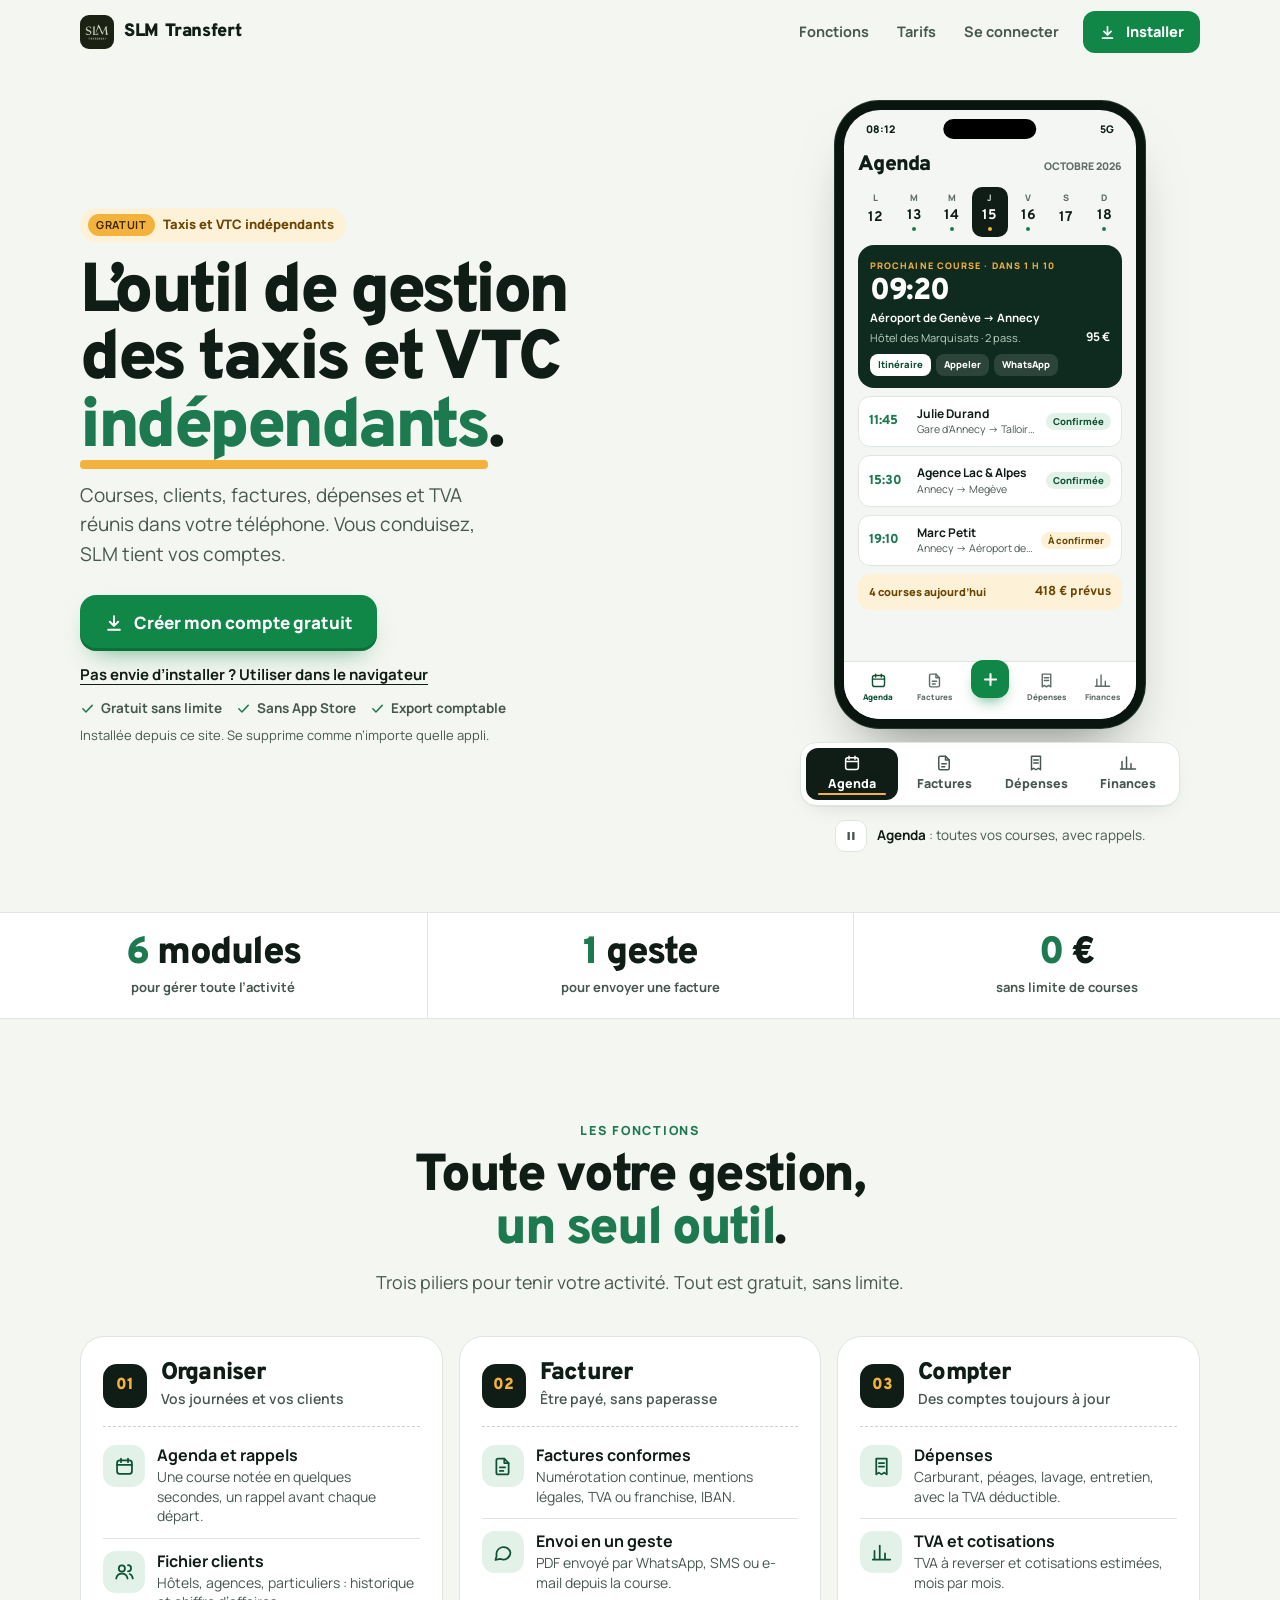
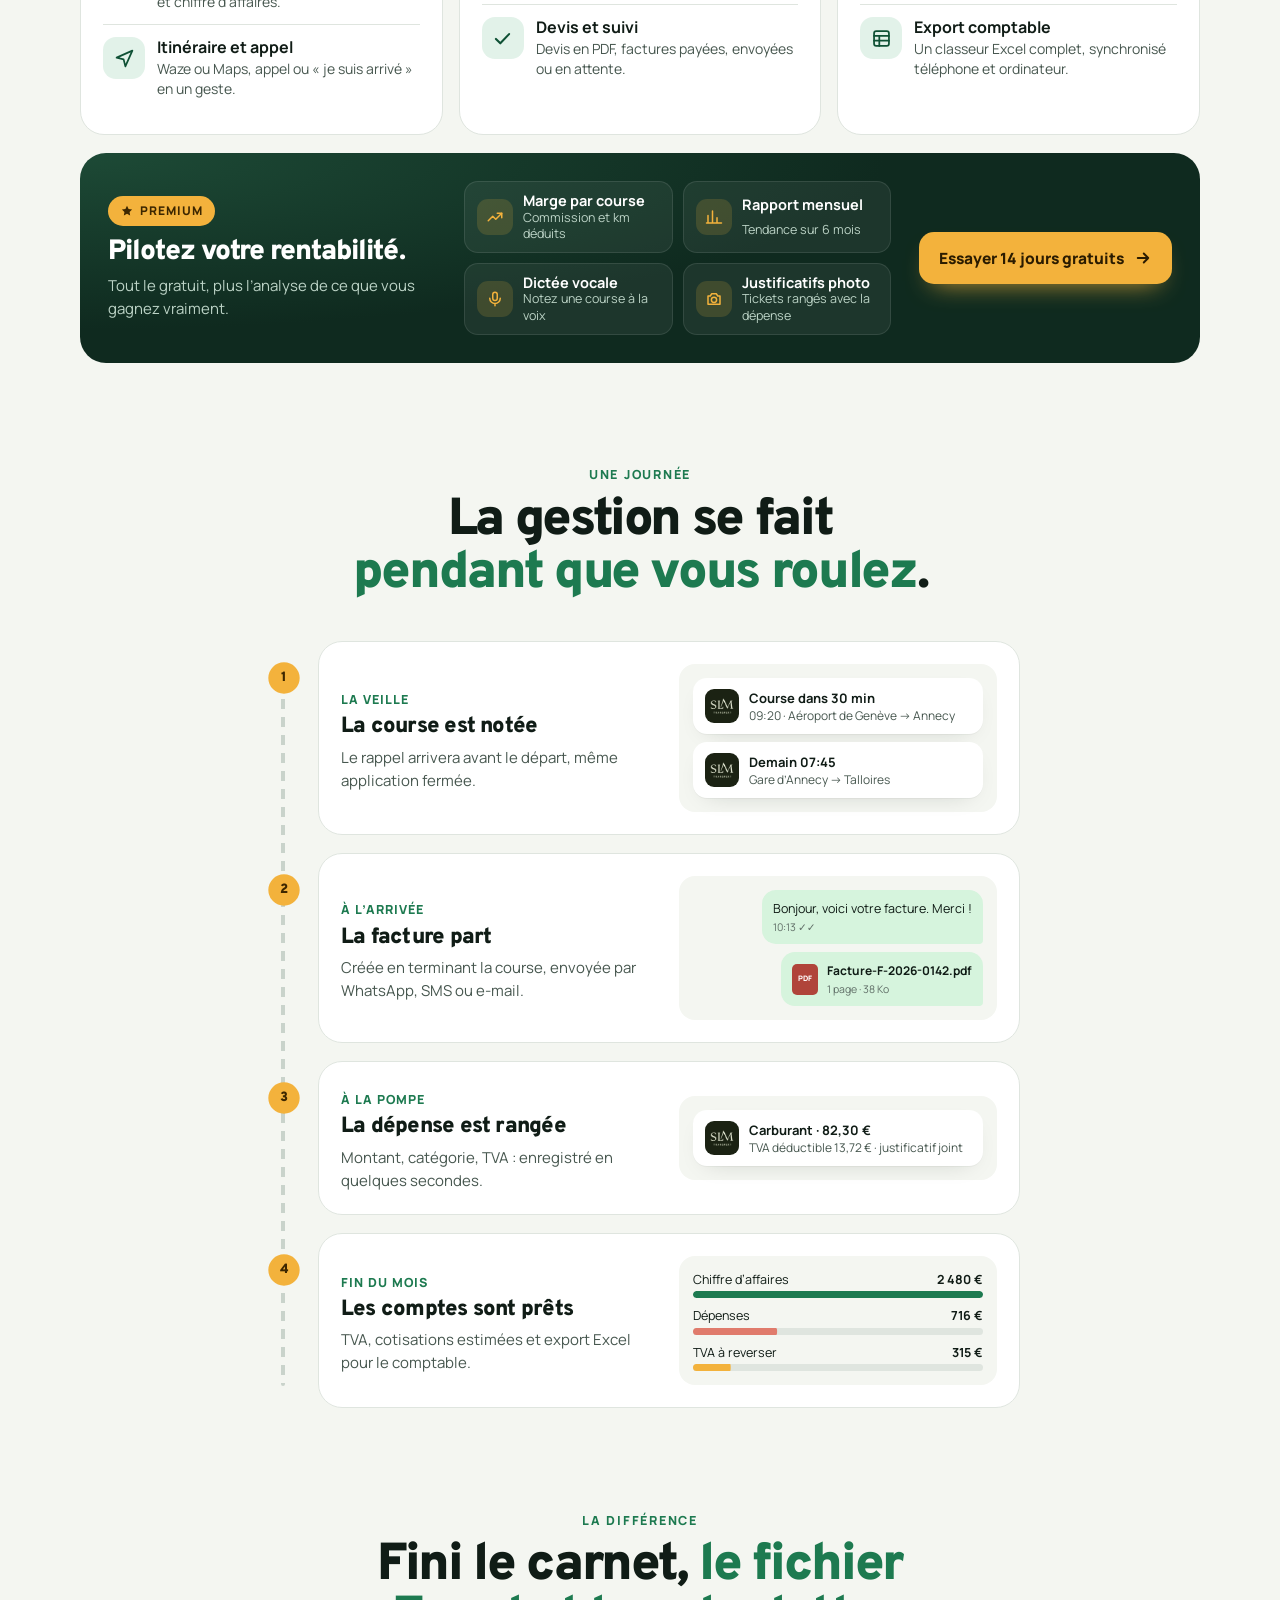
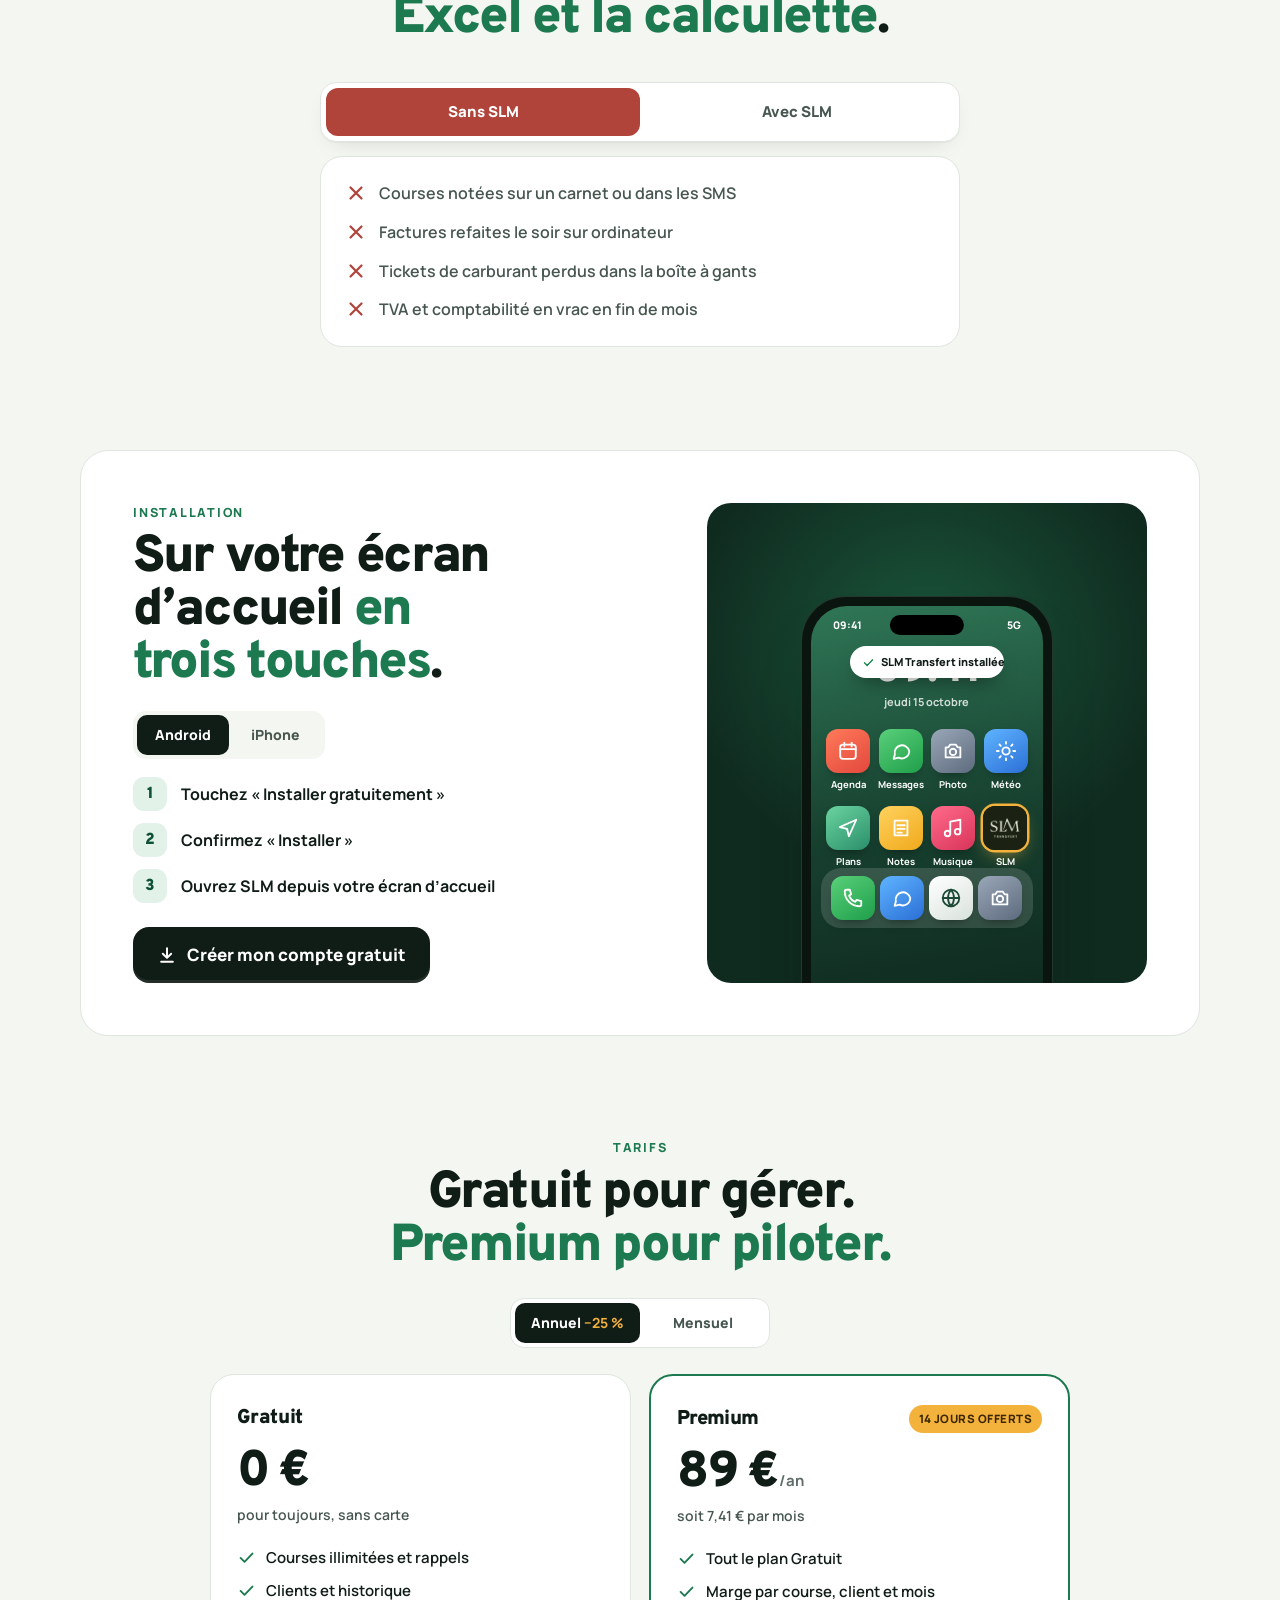
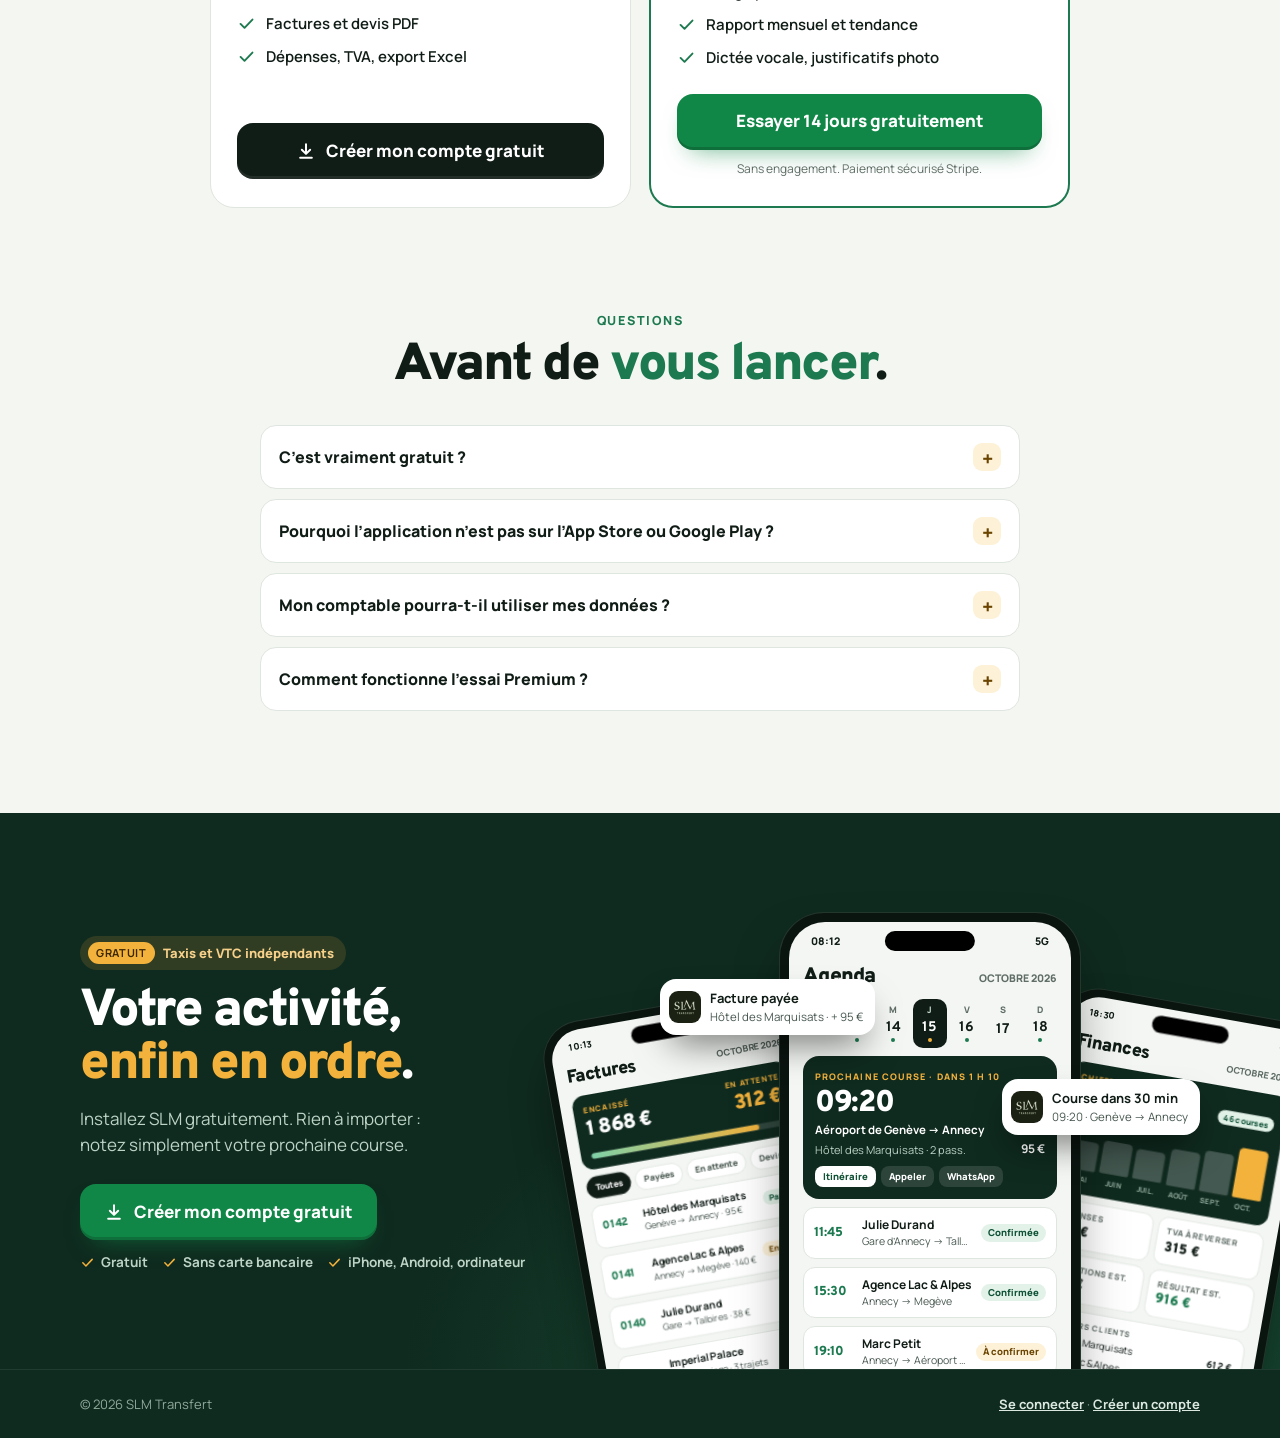
==== commit 54b8158f: "Landing : écrans de l'app plus fournis, fonctions en 3 piliers, nouveaux visuels - Visite guidée : s" ====
--- a/landing.html
+++ b/landing.html
@@ -116,7 +116,7 @@
 /* ── Visite guidée de l’application : onglets + écran qui change ── */
 .tour{display:grid;gap:14px;justify-items:center}
 .phone{position:relative;width:min(310px,100%);aspect-ratio:9/18.2;border-radius:44px;padding:9px;background:#0b1510;box-shadow:0 0 0 1px #24372d,0 36px 60px -30px rgba(16,28,22,.55)}
-.ph{position:relative;height:100%;border-radius:36px;overflow:hidden;background:#f3f6f3;font-size:12px;line-height:1.4}
+.ph{position:relative;height:100%;border-radius:36px;overflow:hidden;background:#f3f6f3;color:var(--ink);font-size:12px;line-height:1.4}
 .ph-sb{display:flex;justify-content:space-between;padding:12px 22px 0;font-weight:800;font-size:10.5px;height:32px}
 .ph-notch{position:absolute;top:9px;left:50%;translate:-50% 0;width:32%;height:20px;border-radius:12px;background:#000;z-index:3}
 .scr{position:absolute;inset:32px 0 0;padding:8px 14px 14px;display:flex;flex-direction:column;gap:8px;opacity:0;transform:translateX(24px);transition:opacity var(--dur-normal) var(--ease-smooth),transform var(--dur-normal) var(--ease-smooth);pointer-events:none}
@@ -150,11 +150,48 @@
 .s-bars i:last-child{background:var(--amber)}
 .scr.on .s-bars i{animation:grow var(--dur-slow) var(--ease-out) both;animation-delay:calc(var(--n,0) * 50ms)}
 @keyframes grow{from{transform:scaleY(.1)}}
-.scr.on .s-li,.scr.on .s-card,.scr.on .s-tot,.scr.on .s-next{animation:inUp var(--dur-normal) var(--ease-out) both;animation-delay:calc(var(--n,0) * 60ms)}
+.scr.on .s-li,.scr.on .s-card,.scr.on .s-tot,.scr.on .s-next,.scr.on .wk,.scr.on .flt,.scr.on .fin,.scr.on .s-sum{animation:inUp var(--dur-normal) var(--ease-out) both;animation-delay:calc(var(--n,0) * 60ms)}
 .fin{display:grid;grid-template-columns:repeat(2,minmax(0,1fr));gap:6px}
 .fin div{padding:9px 10px;border-radius:12px;background:var(--surface);border:1px solid var(--line)}
 .fin small{display:block;font-size:9.5px;font-weight:800;color:var(--ink-3);letter-spacing:.06em}
 .fin b{font-family:var(--f-d);font-size:16px;font-weight:900}
+.scr{padding-bottom:66px}
+.wk{display:grid;grid-template-columns:repeat(7,1fr);gap:3px;text-align:center}
+.wk span{display:grid;justify-items:center;gap:1px;padding:5px 0 6px;border-radius:10px;font-size:9px;font-weight:800;color:var(--ink-3)}
+.wk b{font-family:var(--f-d);font-size:14px;color:var(--ink)}
+.wk i{width:4px;height:4px;border-radius:50%;background:var(--g)}
+.wk .on{background:var(--ink);color:#bcd3c6}.wk .on b{color:#fff}.wk .on i{background:var(--amber)}
+.s-pills{display:flex;gap:5px;margin-top:8px}
+.s-pills span{padding:4px 8px;border-radius:8px;background:rgba(255,255,255,.12);font-size:9.5px;font-weight:800}
+.s-pills .w{background:#fff;color:var(--g-ink)}
+.s-sum{display:flex;justify-content:space-between;align-items:center;padding:9px 11px;border-radius:12px;background:var(--amber-soft);color:var(--amber-ink);font-size:11px;font-weight:800}
+.s-sum b{font-family:var(--f-d);font-size:13px}
+.s-tot.col{display:block}
+.s-tot .am{color:var(--amber)}
+.prog{height:7px;margin-top:9px;border-radius:6px;background:rgba(255,255,255,.14);overflow:hidden}
+.prog i{display:block;height:100%;border-radius:6px;background:linear-gradient(90deg,#7fd1a8,var(--amber));transform-origin:left}
+.scr.on .prog i,.scr.on .stk i{animation:grow-x var(--dur-slow) var(--ease-out) .15s both}
+@keyframes grow-x{from{transform:scaleX(0)}}
+.flt{display:flex;gap:5px}
+.flt span{padding:5px 9px;border-radius:99px;background:var(--surface);border:1px solid var(--line);font-size:10px;font-weight:800;color:var(--ink-2)}
+.flt .on{background:var(--ink);border-color:var(--ink);color:#fff}
+.chip.b{background:#e6efff;color:#2c4f8f}
+.stk{display:flex;gap:3px;height:9px;margin-top:10px}
+.stk i{width:var(--w);border-radius:4px;background:var(--c);transform-origin:left}
+.lg{display:flex;flex-wrap:wrap;gap:3px 10px;margin-top:7px;font-size:9.5px;font-weight:700;color:#bcd3c6}
+.lg span{display:inline-flex;align-items:center;gap:4px}.lg span::before{content:"";width:7px;height:7px;border-radius:2px;background:var(--c)}
+.s-li .t.ic{width:32px;height:32px;border-radius:10px;display:grid;place-items:center;background:var(--c);color:var(--k)}
+.s-li .t.ic svg{width:17px;height:17px}
+.mo{display:flex;justify-content:space-between;margin-top:5px;font-size:8.5px;font-weight:800;color:#8fa99b}
+.mo span{flex:1;text-align:center}
+.fin .gr{color:var(--g)}
+.s-card.top{display:grid;gap:5px;font-size:11.5px}.s-card.top .k{font-size:9px;font-weight:800;letter-spacing:.12em;color:var(--ink-3)}.s-card.top b{font-family:var(--f-d)}
+.s-tab{position:absolute;left:0;right:0;bottom:0;height:58px;display:grid;grid-template-columns:repeat(5,1fr);align-items:center;padding:0 6px 6px;background:rgba(255,255,255,.96);border-top:1px solid var(--line)}
+.s-tab span{display:grid;justify-items:center;gap:2px;font-size:8px;font-weight:800;color:var(--ink-3)}
+.s-tab svg{width:17px;height:17px}
+.s-tab .on{color:var(--g-ink)}
+.s-tab .f{width:38px;height:38px;border-radius:12px;background:var(--cta);color:#fff;place-items:center;justify-self:center;transform:translateY(-8px);box-shadow:0 8px 16px -8px rgba(17,135,71,.9)}
+.s-tab .f svg{width:19px;height:19px}
 /* Onglets de la visite */
 .tabs{position:relative;display:grid;grid-template-columns:repeat(4,minmax(0,1fr));width:min(380px,100%);padding:5px;border-radius:16px;background:var(--surface);border:1px solid var(--line);box-shadow:var(--s-1)}
 .tabs .thumb{position:absolute;top:5px;bottom:5px;left:5px;width:calc((100% - 10px) / 4);border-radius:12px;background:var(--ink);transform:translateX(calc(var(--t,0) * 100%));transition:transform var(--dur-normal) var(--ease-spring)}
@@ -188,27 +225,39 @@
 .sub{margin-top:12px;color:var(--ink-2);font-size:clamp(16px,1.4vw,18px);max-width:52ch}
 .c{text-align:center}.c .h2,.c .sub{margin-inline:auto}
 
-/* Modules : cartes dépliables */
-.mods{display:grid;grid-template-columns:repeat(3,minmax(0,1fr));gap:14px;margin-top:40px;align-items:start}
-.mod{border-radius:22px;background:var(--surface);border:1px solid var(--line);transition:box-shadow var(--dur-normal),border-color var(--dur-normal)}
-.mod:has(.mod-b[aria-expanded="true"]){box-shadow:var(--s-2);border-color:var(--line-2)}
-.mod-b{width:100%;display:grid;grid-template-columns:48px minmax(0,1fr) 28px;gap:14px;align-items:center;padding:18px;text-align:left;border-radius:22px;transition:transform var(--dur-fast) var(--ease-spring)}
-.mod-b:active{transform:scale(.985)}
-.mod .fi{width:48px;height:48px;border-radius:14px;display:grid;place-items:center;background:var(--g-soft);color:var(--g-ink);transition:background var(--dur-normal),color var(--dur-normal),transform var(--dur-normal) var(--ease-spring)}
-.mod .fi svg{width:24px;height:24px}
-.mod-b[aria-expanded="true"] .fi{background:var(--ink);color:var(--amber);transform:rotate(-6deg) scale(1.05)}
-.mod h3{font-size:18.5px;font-weight:900;letter-spacing:-.02em;line-height:1.15}
-.mod-b small{display:block;margin-top:2px;color:var(--ink-2);font-size:14px;font-weight:600;line-height:1.35}
-.mod .pm{width:28px;height:28px;border-radius:9px;display:grid;place-items:center;background:var(--bg);transition:transform var(--dur-normal) var(--ease-spring),background var(--dur-normal)}
-.mod .pm svg{width:14px;height:14px}
-.mod-b[aria-expanded="true"] .pm{transform:rotate(45deg);background:var(--amber-soft)}
-.mod-d{display:grid;grid-template-rows:0fr;transition:grid-template-rows var(--dur-normal) var(--ease-smooth)}
-.mod-d>div{overflow:hidden}
-.mod-b[aria-expanded="true"]+.mod-d{grid-template-rows:1fr}
-.mod ul{list-style:none;margin:0;padding:0 18px 18px 80px;display:grid;gap:8px;font-size:14.5px;color:var(--ink-2)}
-.mod li{display:flex;gap:8px}
-.mod li::before{content:"";width:6px;height:6px;margin-top:8px;border-radius:50%;background:var(--g);flex:none}
-.mod .prem{display:inline-block;margin-left:6px;font-family:var(--f-u);font-size:10.5px;font-weight:800;letter-spacing:.05em;padding:2px 8px;border-radius:99px;background:var(--amber);color:#3d2700;vertical-align:2px}
+/* Fonctions : trois piliers + bandeau Premium */
+.pillars{display:grid;grid-template-columns:repeat(3,minmax(0,1fr));gap:16px;margin-top:40px}
+.pillar{padding:24px 22px;border-radius:24px;background:var(--surface);border:1px solid var(--line);transition:transform var(--dur-normal) var(--ease-spring),box-shadow var(--dur-normal),border-color var(--dur-normal)}
+@media (hover:hover){.pillar:hover{transform:translateY(-4px);box-shadow:var(--s-2);border-color:var(--line-2)}.pillar:hover .fi{transform:rotate(-6deg) scale(1.06)}}
+.pillar header{display:flex;align-items:center;gap:14px;padding-bottom:16px;margin-bottom:6px;border-bottom:1px dashed var(--line-2)}
+.pn{display:grid;place-items:center;width:44px;height:44px;border-radius:14px;background:var(--ink);color:var(--amber);font-family:var(--f-d);font-weight:900;font-size:16px;flex:none}
+.pillar h3{font-size:24px;font-weight:900;line-height:1}
+.pillar header p{margin-top:3px;color:var(--ink-2);font-size:14px;font-weight:600}
+.pillar ul{list-style:none;margin:0;padding:0;display:grid}
+.pillar li{display:grid;grid-template-columns:42px minmax(0,1fr);gap:12px;align-items:start;padding:12px 0}
+.pillar li+li{border-top:1px solid var(--line)}
+.pillar .fi{width:42px;height:42px;border-radius:13px;display:grid;place-items:center;background:var(--g-soft);color:var(--g-ink);transition:transform var(--dur-normal) var(--ease-spring)}
+.pillar .fi svg{width:21px;height:21px}
+.pillar li b{display:block;font-size:16px;line-height:1.25}
+.pillar li small{display:block;margin-top:2px;color:var(--ink-2);font-size:14px;line-height:1.4}
+.prem-band{position:relative;display:grid;grid-template-columns:minmax(0,1fr) minmax(0,1.3fr) auto;gap:28px;align-items:center;margin-top:18px;padding:28px;border-radius:26px;background:radial-gradient(120% 140% at 0% 0%,#1d4a36,var(--deep) 60%);color:#fff;text-decoration:none;overflow:hidden;isolation:isolate;transition:transform var(--dur-normal) var(--ease-spring),box-shadow var(--dur-normal)}
+.prem-band::before{content:"";position:absolute;inset:0;z-index:-1;background:linear-gradient(105deg,transparent 35%,rgba(243,178,60,.16) 50%,transparent 65%);transform:translateX(-100%)}
+.rv-on .prem-band.in::before{animation:sweep 1.6s var(--ease-smooth) .5s both}
+@keyframes sweep{to{transform:translateX(100%)}}
+@media (hover:hover){.prem-band:hover{transform:translateY(-3px);box-shadow:0 30px 60px -30px rgba(15,42,31,.8)}.prem-band:hover .pb-cta svg{transform:translateX(4px)}}
+.prem-band:active{transform:scale(.99)}
+.pb-badge{display:inline-flex;align-items:center;gap:6px;padding:6px 12px;border-radius:99px;background:var(--amber);color:#3d2700;font-weight:900;font-size:12px;letter-spacing:.08em}
+.pb-badge svg{width:14px;height:14px}
+.pb-head h3{margin-top:12px;font-size:28px;font-weight:900;line-height:1.05}
+.pb-head p{margin-top:6px;color:#bcd3c6;font-size:15px}
+.pb-list{list-style:none;margin:0;padding:0;display:grid;grid-template-columns:repeat(2,minmax(0,1fr));gap:10px}
+.pb-list li{display:grid;grid-template-columns:36px minmax(0,1fr);column-gap:10px;align-items:center;padding:10px 12px;border-radius:14px;background:rgba(255,255,255,.06);border:1px solid rgba(255,255,255,.1)}
+.pb-list li span{grid-row:1/3;width:36px;height:36px;border-radius:11px;display:grid;place-items:center;background:rgba(243,178,60,.16);color:var(--amber)}
+.pb-list li span svg{width:18px;height:18px}
+.pb-list b{font-size:14.5px;line-height:1.2}
+.pb-list small{color:#bcd3c6;font-size:12.5px;line-height:1.3}
+.pb-cta{display:inline-flex;align-items:center;gap:10px;min-height:52px;padding:0 20px;border-radius:15px;background:var(--amber);color:#2b1c00;font-weight:900;font-size:15.5px;white-space:nowrap;box-shadow:0 12px 26px -14px rgba(243,178,60,.9)}
+.pb-cta svg{width:18px;height:18px;transition:transform var(--dur-normal) var(--ease-spring)}
 
 /* Journée : ligne de route qui se remplit au défilement */
 .day{position:relative;display:grid;gap:18px;margin-top:40px;max-width:760px;margin-inline:auto;padding-left:58px;--fill:0}
@@ -233,11 +282,11 @@
 .rv-on .step.lit .ui>*{opacity:1;transform:none}
 .rv-on .step.lit .ui>*:nth-child(2){transition-delay:var(--stagger)}
 .rv-on .step.lit .ui>*:nth-child(3){transition-delay:calc(var(--stagger) * 2)}
-.mini div{display:grid;grid-template-columns:1fr auto;gap:2px 8px;font-size:12.5px}
-.mini i{grid-column:1/-1;height:7px;border-radius:5px;background:var(--line);overflow:hidden}
-.mini i b{display:block;height:100%;border-radius:5px;background:var(--g);transform-origin:left;transform:scaleX(var(--w));transition:transform var(--dur-slow) var(--ease-out) .2s}
-.rv-on .step:not(.lit) .mini i b{transform:scaleX(0)}
-.mini .n i b{background:#e07b6c}.mini .r i b{background:var(--amber)}
+.ui.mini>div{display:grid;grid-template-columns:1fr auto;gap:2px 8px;font-size:12.5px}
+.ui.mini i{grid-column:1/-1;height:7px;border-radius:5px;background:var(--line);overflow:hidden}
+.ui.mini i b{display:block;height:100%;border-radius:5px;background:var(--g);transform-origin:left;transform:scaleX(var(--w));transition:transform var(--dur-slow) var(--ease-out) .2s}
+.rv-on .step:not(.lit) .ui.mini i b{transform:scaleX(0)}
+.ui.mini .n i b{background:#e07b6c}.ui.mini .r i b{background:var(--amber)}
 
 /* Avant / avec SLM : un interrupteur */
 .vs-wrap{max-width:640px;margin:36px auto 0}
@@ -268,13 +317,38 @@
 .how li::before{counter-increment:h;content:counter(h);width:34px;height:34px;border-radius:11px;display:grid;place-items:center;background:var(--g-soft);color:var(--g-ink);font-family:var(--f-d);font-weight:900;flex:none}
 .how kbd{display:inline-grid;place-items:center;min-width:26px;height:26px;padding:0 6px;border-radius:8px;background:var(--bg);border:1px solid var(--line);font:inherit;font-size:14px;vertical-align:middle}
 .inst .cta{margin-top:24px}
-.home{display:grid;grid-template-columns:repeat(4,minmax(0,1fr));gap:16px 8px;padding:26px 18px;border-radius:24px;background:var(--deep);max-width:340px;justify-self:center;width:100%}
-.home span{display:grid;justify-items:center;gap:6px;color:#dbe8e0;font-size:10.5px;font-weight:700;min-width:0}
-.home i,.home img{width:52px;height:52px;border-radius:14px}
-.home i{background:rgba(255,255,255,.1)}
-.home img{box-shadow:0 0 0 3px var(--amber)}
-.rv-on .home .me img{transform:scale(.3);opacity:0;transition:transform .7s var(--ease-spring) .35s,opacity var(--dur-normal) .35s}
-.rv-on .inst.in .home .me img{transform:none;opacity:1}
+.inst-vis{display:grid;justify-items:center;align-content:end;padding:28px 16px 0;border-radius:24px;background:radial-gradient(80% 70% at 50% 30%,rgba(61,220,143,.25),transparent 70%),var(--deep);overflow:hidden;align-self:stretch;min-height:440px}
+.phone.mini{width:250px;margin-bottom:-120px}
+.hs{background:linear-gradient(170deg,#2f7656 0%,#17402f 45%,#0b1f17 100%);color:#fff}
+.hs-clock{text-align:center;font-family:var(--f-d);font-weight:800;font-size:44px;letter-spacing:-.03em;line-height:1;margin-top:10px}
+.hs-clock small{display:block;font-family:var(--f-u);font-size:11px;font-weight:700;letter-spacing:0;opacity:.8;margin-top:4px}
+.hs-grid{display:grid;grid-template-columns:repeat(4,minmax(0,1fr));gap:14px 6px;padding:22px 14px 0}
+.hs-grid span{display:grid;justify-items:center;gap:5px;font-size:9.5px;font-weight:700;min-width:0}
+.hs-grid i,.hs-dock i{width:44px;height:44px;border-radius:12px;display:grid;place-items:center;background:var(--g);color:#fff;box-shadow:0 6px 12px -6px rgba(0,0,0,.5)}
+.hs-grid i svg,.hs-dock i svg{width:22px;height:22px}
+.hs-dock i.dk{color:#1d4a36}
+.hs-grid .me i{background:#101c16;box-shadow:0 0 0 2.5px var(--amber),0 8px 18px -6px rgba(243,178,60,.7);overflow:hidden}
+.hs-grid .me img{width:100%;height:100%;object-fit:cover}
+.hs-dock{position:absolute;left:10px;right:10px;top:262px;display:flex;justify-content:space-around;padding:8px;border-radius:20px;background:rgba(255,255,255,.14)}
+.hs-sheet{position:absolute;left:8px;right:8px;top:170px;padding:14px;border-radius:20px;background:#fff;color:var(--ink);box-shadow:0 20px 40px -12px rgba(0,0,0,.6);transform:translateY(130%);opacity:0}
+.hs-app{display:flex;align-items:center;gap:10px}
+.hs-app img{width:38px;height:38px;border-radius:10px}
+.hs-app b{display:block;font-size:13px}.hs-app small{font-size:11px;color:var(--ink-2)}
+.hs-btns{display:flex;justify-content:flex-end;gap:8px;margin-top:12px}
+.hs-btns span{padding:7px 12px;border-radius:99px;font-weight:800;font-size:11.5px;color:var(--g-ink)}
+.hs-btns .go{background:var(--cta);color:#fff}
+.hs-toast{position:absolute;left:50%;top:40px;translate:-50% 0;display:flex;align-items:center;gap:6px;padding:8px 12px;border-radius:99px;background:#fff;color:var(--ink);font-weight:800;font-size:11px;white-space:nowrap;box-shadow:0 10px 20px -8px rgba(0,0,0,.5);z-index:4}
+.hs-toast svg{width:13px;height:13px;color:var(--cta)}
+/* Séquence d’installation, jouée une fois à l’écran (état final si mouvement réduit) */
+.rv-on .inst:not(.in) .hs-grid .me,.rv-on .inst:not(.in) .hs-toast{opacity:0}
+.rv-on .inst.in .hs-sheet{animation:sheetSeq 3.6s var(--ease-out) .5s both}
+.rv-on .inst.in .hs-btns .go{animation:press 3.6s linear .5s both}
+.rv-on .inst.in .hs-grid .me{animation:iconIn 3.6s var(--ease-spring) .5s both}
+.rv-on .inst.in .hs-toast{animation:toastIn 3.6s var(--ease-out) .5s both}
+@keyframes sheetSeq{0%{transform:translateY(130%);opacity:0}14%,52%{transform:none;opacity:1}64%,100%{transform:translateY(130%);opacity:0}}
+@keyframes press{0%,40%{transform:none}46%{transform:scale(.88);filter:brightness(.85)}52%,100%{transform:none}}
+@keyframes iconIn{0%,62%{opacity:0;transform:scale(.3)}76%{opacity:1;transform:scale(1.18)}86%,100%{opacity:1;transform:none}}
+@keyframes toastIn{0%,66%{opacity:0;transform:translateY(-12px)}76%,100%{opacity:1;transform:none}}
 
 /* Tarifs */
 .bill{position:relative;display:inline-grid;grid-template-columns:1fr 1fr;padding:4px;border-radius:14px;background:var(--surface);border:1px solid var(--line);margin-top:24px}
@@ -310,16 +384,32 @@
 .faq details[open] summary::after{transform:rotate(45deg)}
 .faq p{padding-bottom:17px;color:var(--ink-2)}
 
-/* Fin */
-.end{padding:clamp(64px,9vw,110px) 0;text-align:center;background:var(--deep);color:#fff;overflow:hidden}
-.end img{width:76px;height:76px;border-radius:20px;box-shadow:0 0 0 4px var(--amber)}
-.rv-on .end.in img{animation:pop .8s var(--ease-spring) both}
-@keyframes pop{from{transform:translateY(30px) scale(.8);opacity:0}}
-.end .h2{margin:22px auto 0;color:#fff}
+/* Fin : texte + éventail de trois écrans de l’application */
+.end{padding:clamp(64px,8vw,96px) 0 0;background:radial-gradient(70% 90% at 80% 100%,rgba(61,220,143,.22),transparent 70%),var(--deep);color:#fff;overflow:hidden}
+.end-g{display:grid;grid-template-columns:minmax(0,1fr) minmax(0,1fr);gap:40px;align-items:end}
+.end-txt{padding-bottom:clamp(64px,8vw,96px)}
+.eyebrow.dk{background:rgba(243,178,60,.14);color:#f7d08a}
+.end .h2{margin-top:16px;color:#fff;max-width:14ch}
 .end .h2 em{color:var(--amber)}
-.end p{margin:14px auto 26px;max-width:36ch;color:#bcd3c6;font-size:17px}
-.end .note{justify-content:center;color:#bcd3c6}.end .note svg{color:var(--amber)}
-.rv-on .end[data-rv]{transform:none}
+.end-txt>p:not(.note){margin:14px 0 26px;max-width:36ch;color:#bcd3c6;font-size:17px}
+.end .note{color:#bcd3c6}.end .note svg{color:var(--amber)}
+.fan{position:relative;height:460px;--fs:1}
+.fan .phone{position:absolute;left:50%;bottom:-150px;width:300px;transform-origin:50% 100%;box-shadow:0 0 0 1px #24372d,0 30px 60px -20px rgba(0,0,0,.7)}
+.fan .scr{opacity:1;transform:none}
+.fan .f-c{transform:translateX(-50%) scale(var(--fs));z-index:2}
+.fan .f-l{transform:translateX(-50%) translateX(calc(-58% * var(--fs))) rotate(-10deg) scale(calc(.86 * var(--fs)))}
+.fan .f-r{transform:translateX(-50%) translateX(calc(58% * var(--fs))) rotate(10deg) scale(calc(.86 * var(--fs)))}
+.rv-on .end .fan .phone{translate:0 120px;opacity:0;transition:translate .9s var(--ease-out),opacity var(--dur-slow)}
+.rv-on .end.in .fan .phone{translate:0 0;opacity:1}
+.rv-on .end.in .fan .f-l{transition-delay:.12s}.rv-on .end.in .fan .f-r{transition-delay:.24s}
+.bub-n{position:absolute;z-index:3;display:grid;grid-template-columns:32px minmax(0,1fr);gap:9px;align-items:center;padding:9px 12px 9px 9px;border-radius:16px;background:#fff;color:var(--ink);box-shadow:0 18px 36px -12px rgba(0,0,0,.6);white-space:nowrap}
+.bub-n img{width:32px;height:32px;border-radius:9px}
+.bub-n b{display:block;font-size:13px}.bub-n small{display:block;font-size:11.5px;color:var(--ink-2)}
+.bub-n.n1{left:0;top:70px}.bub-n.n2{right:0;top:170px}
+.rv-on .end .bub-n{opacity:0;transform:translateY(14px) scale(.92);transition:opacity var(--dur-normal),transform var(--dur-slow) var(--ease-spring)}
+.rv-on .end.in .bub-n{opacity:1;transform:none}
+.rv-on .end.in .bub-n.n1{transition-delay:.7s}.rv-on .end.in .bub-n.n2{transition-delay:.95s}
+.rv-on .end[data-rv]{opacity:1;transform:none}
 footer{padding:24px 0 calc(24px + env(safe-area-inset-bottom,0px));background:var(--deep);color:#8fa99b;font-size:13px;border-top:1px solid rgba(255,255,255,.08)}
 footer .wrap{display:flex;justify-content:space-between;gap:12px;flex-wrap:wrap}
 footer a{color:#dbe8e0;font-weight:700}
@@ -343,7 +433,10 @@
 @media (max-width:960px){
   .top nav{display:none}
   .hero-g{grid-template-columns:minmax(0,1fr);gap:36px}
-  .mods{grid-template-columns:repeat(2,minmax(0,1fr))}
+  .pillars{grid-template-columns:minmax(0,1fr);max-width:620px;margin-inline:auto}
+  .prem-band{grid-template-columns:minmax(0,1fr);max-width:620px;margin-inline:auto}
+  .end-g{grid-template-columns:minmax(0,1fr);gap:0}
+  .end-txt{padding-bottom:30px;text-align:center}.end-txt .h2,.end-txt>p{margin-inline:auto}.end .note{justify-content:center}
   .inst{grid-template-columns:minmax(0,1fr)}
 }
 /* ═══════════ Mobile ═══════════ */
@@ -364,20 +457,24 @@
   .facts div{padding:18px 6px}
   .facts small{font-size:11.5px}
   .sec{padding-block:60px}
-  .mods{grid-template-columns:minmax(0,1fr);margin-top:28px;gap:10px}
-  .mod-b{padding:16px;gap:12px;grid-template-columns:44px minmax(0,1fr) 28px}
-  .mod .fi{width:44px;height:44px}
-  .mod ul{padding:0 16px 16px 72px}
+  .pillars{margin-top:28px;gap:12px}
+  .pillar{padding:20px 18px}
+  .prem-band{padding:22px 18px;gap:18px}
+  .pb-head h3{font-size:24px}
+  .pb-list{grid-template-columns:minmax(0,1fr)}
+  .pb-cta{justify-content:center}
   .day{padding-left:44px;margin-top:28px;gap:14px}
   .day::before,.day::after{left:13px}
   .step{grid-template-columns:minmax(0,1fr);padding:18px;gap:14px}
   .step .dot{left:-43px}
   .plans{grid-template-columns:minmax(0,1fr)}
   .inst{padding:24px 20px;gap:26px}
-  .home{gap:14px 6px;padding:22px 12px}
-  .home i,.home img{width:46px;height:46px;border-radius:13px}
-  .home span{font-size:9.5px}
-  .end .cta{width:calc(100% - 32px);max-width:420px}
+  .inst-vis{min-height:380px}
+  .end .cta{width:100%;max-width:420px}
+  .fan{height:330px;--fs:.74}
+  .fan .phone{bottom:-200px}
+  .bub-n.n1{left:50%;top:4px;translate:-50% 0}.bub-n.n2{display:none}
+  .bub-n small{font-size:10.5px}
   .dock{position:fixed;left:8px;right:8px;bottom:calc(8px + env(safe-area-inset-bottom,0px));z-index:60;display:flex;align-items:center;gap:12px;padding:10px;border-radius:20px;background:var(--ink);color:#fff;box-shadow:0 16px 36px -12px rgba(0,0,0,.5);transform:translateY(150%);visibility:hidden;transition:transform var(--dur-slow) var(--ease-out),visibility 0s var(--dur-slow)}
   body.past-hero:not(.near-end) .dock{transform:none;visibility:visible;transition-delay:0s}
   .dock img{width:42px;height:42px;border-radius:11px}
@@ -409,6 +506,17 @@
 <symbol id="i-drop" viewBox="0 0 24 24" fill="none" stroke="currentColor" stroke-width="2" stroke-linecap="round" stroke-linejoin="round"><path d="M12 3s6 6.5 6 11a6 6 0 0 1-12 0c0-4.5 6-11 6-11z"/></symbol>
 <symbol id="i-pause" viewBox="0 0 24 24" fill="currentColor"><rect x="6" y="5" width="4" height="14" rx="1"/><rect x="14" y="5" width="4" height="14" rx="1"/></symbol>
 <symbol id="i-play" viewBox="0 0 24 24" fill="currentColor"><path d="M7 4.5v15l13-7.5z"/></symbol>
+<symbol id="i-trend" viewBox="0 0 24 24" fill="none" stroke="currentColor" stroke-width="2" stroke-linecap="round" stroke-linejoin="round"><path d="M3 17l6-6 4 4 8-8"/><path d="M15 7h6v6"/></symbol>
+<symbol id="i-star" viewBox="0 0 24 24" fill="currentColor"><path d="M12 2.8l2.7 5.6 6.1.9-4.4 4.3 1 6.1L12 16.8l-5.4 2.9 1-6.1L3.2 9.3l6.1-.9z"/></symbol>
+<symbol id="i-arrow" viewBox="0 0 24 24" fill="none" stroke="currentColor" stroke-width="2.6" stroke-linecap="round" stroke-linejoin="round"><path d="M5 12h14M13 6l6 6-6 6"/></symbol>
+<symbol id="i-mic" viewBox="0 0 24 24" fill="none" stroke="currentColor" stroke-width="2" stroke-linecap="round" stroke-linejoin="round"><rect x="9" y="3" width="6" height="11" rx="3"/><path d="M5 11a7 7 0 0 0 14 0M12 18v3"/></symbol>
+<symbol id="i-cam" viewBox="0 0 24 24" fill="none" stroke="currentColor" stroke-width="2" stroke-linecap="round" stroke-linejoin="round"><path d="M4 8h3l2-3h6l2 3h3v11H4z"/><circle cx="12" cy="13" r="3.5"/></symbol>
+<symbol id="i-nav" viewBox="0 0 24 24" fill="none" stroke="currentColor" stroke-width="2" stroke-linecap="round" stroke-linejoin="round"><path d="M3 11l18-8-8 18-2-8z"/></symbol>
+<symbol id="i-sun" viewBox="0 0 24 24" fill="none" stroke="currentColor" stroke-width="2" stroke-linecap="round"><circle cx="12" cy="12" r="4"/><path d="M12 2v2M12 20v2M4.9 4.9l1.4 1.4M17.7 17.7l1.4 1.4M2 12h2M20 12h2M4.9 19.1l1.4-1.4M17.7 6.3l1.4-1.4"/></symbol>
+<symbol id="i-note" viewBox="0 0 24 24" fill="none" stroke="currentColor" stroke-width="2" stroke-linecap="round" stroke-linejoin="round"><path d="M5 4h14v16H5z"/><path d="M8 9h8M8 13h8M8 17h5"/></symbol>
+<symbol id="i-music" viewBox="0 0 24 24" fill="none" stroke="currentColor" stroke-width="2" stroke-linecap="round" stroke-linejoin="round"><path d="M9 18V5l11-2v13"/><circle cx="6" cy="18" r="3"/><circle cx="17" cy="16" r="3"/></symbol>
+<symbol id="i-phone" viewBox="0 0 24 24" fill="none" stroke="currentColor" stroke-width="2" stroke-linecap="round" stroke-linejoin="round"><path d="M5 3h3.5l1.5 5-2.2 1.4a11 11 0 0 0 6.8 6.8L16 14l5 1.5V19a2 2 0 0 1-2 2A16 16 0 0 1 3 5a2 2 0 0 1 2-2z"/></symbol>
+<symbol id="i-globe" viewBox="0 0 24 24" fill="none" stroke="currentColor" stroke-width="2" stroke-linecap="round"><circle cx="12" cy="12" r="9"/><path d="M3 12h18M12 3a14 14 0 0 1 0 18M12 3a14 14 0 0 0 0 18"/></symbol>
 </defs></svg>
 
 <div class="progress" id="progress" aria-hidden="true"></div>
@@ -440,36 +548,43 @@
     <div class="tour auto" id="tour">
       <div class="phone"><div class="ph"><div class="ph-notch" aria-hidden="true"></div><div class="ph-sb" aria-hidden="true"><span>08:12</span><span>5G</span></div>
         <div class="scr on" id="p-agenda" role="tabpanel" aria-labelledby="t-agenda">
-          <div class="s-h"><b>Agenda</b><small>JEUDI 15 OCT.</small></div>
-          <div class="s-next" style="--n:0"><small>PROCHAINE COURSE · DANS 1 H 10</small><div class="tm">09:20</div><div class="rt">Aéroport de Genève → Annecy</div><div class="s-row" style="margin-top:4px"><span style="font-size:11px;color:#bcd3c6">Hôtel des Marquisats</span><b>95 €</b></div></div>
-          <div class="s-li" style="--n:1"><b class="t">11:45</b><span><b>Julie Durand</b><small>Gare d’Annecy → Talloires</small></span><span class="chip">Confirmée</span></div>
-          <div class="s-li" style="--n:2"><b class="t">15:30</b><span><b>Agence Lac &amp; Alpes</b><small>Annecy → Megève</small></span><span class="chip">Confirmée</span></div>
-          <div class="s-li" style="--n:3"><b class="t">19:10</b><span><b>Marc Petit</b><small>Annecy → Aéroport de Lyon</small></span><span class="chip w">À confirmer</span></div>
-          <div class="s-btn"><svg aria-hidden="true"><use href="#i-plus"/></svg>Nouvelle course</div>
+          <div class="s-h"><b>Agenda</b><small>OCTOBRE 2026</small></div>
+          <div class="wk" style="--n:0"><span>L<b>12</b></span><span>M<b>13</b><i></i></span><span>M<b>14</b><i></i></span><span class="on">J<b>15</b><i></i></span><span>V<b>16</b><i></i></span><span>S<b>17</b></span><span>D<b>18</b><i></i></span></div>
+          <div class="s-next" style="--n:1"><small>PROCHAINE COURSE · DANS 1 H 10</small><div class="tm">09:20</div><div class="rt">Aéroport de Genève → Annecy</div><div class="s-row" style="margin-top:3px"><span style="font-size:11px;color:#bcd3c6">Hôtel des Marquisats · 2 pass.</span><b>95 €</b></div><div class="s-pills"><span class="w">Itinéraire</span><span>Appeler</span><span>WhatsApp</span></div></div>
+          <div class="s-li" style="--n:2"><b class="t">11:45</b><span><b>Julie Durand</b><small>Gare d’Annecy → Talloires</small></span><span class="chip">Confirmée</span></div>
+          <div class="s-li" style="--n:3"><b class="t">15:30</b><span><b>Agence Lac &amp; Alpes</b><small>Annecy → Megève</small></span><span class="chip">Confirmée</span></div>
+          <div class="s-li" style="--n:4"><b class="t">19:10</b><span><b>Marc Petit</b><small>Annecy → Aéroport de Lyon</small></span><span class="chip w">À confirmer</span></div>
+          <div class="s-sum" style="--n:5"><span>4 courses aujourd’hui</span><b>418 € prévus</b></div>
+          <div class="s-tab" aria-hidden="true"><span class="on"><svg><use href="#i-cal"/></svg>Agenda</span><span><svg><use href="#i-file"/></svg>Factures</span><span class="f"><svg><use href="#i-plus"/></svg></span><span><svg><use href="#i-receipt"/></svg>Dépenses</span><span><svg><use href="#i-chart"/></svg>Finances</span></div>
         </div>
         <div class="scr" id="p-factures" role="tabpanel" aria-labelledby="t-factures" hidden>
-          <div class="s-h"><b>Factures</b><small>OCTOBRE</small></div>
-          <div class="s-tot" style="--n:0"><span><small>À ENCAISSER</small><b>312,00 €</b></span><span class="chip w">3 en attente</span></div>
-          <div class="s-li" style="--n:1"><b class="t">0142</b><span><b>Hôtel des Marquisats</b><small>Genève → Annecy · 95 €</small></span><span class="chip">Payée</span></div>
-          <div class="s-li" style="--n:2"><b class="t">0141</b><span><b>Agence Lac &amp; Alpes</b><small>Annecy → Megève · 140 €</small></span><span class="chip w">Envoyée</span></div>
-          <div class="s-li" style="--n:3"><b class="t">0140</b><span><b>Julie Durand</b><small>Gare → Talloires · 38 €</small></span><span class="chip">Payée</span></div>
-          <div class="s-li" style="--n:4"><b class="t">D-31</b><span><b>Devis · Imperial Palace</b><small>Mariage, 3 trajets · 134 €</small></span><span class="chip w">Devis</span></div>
-          <div class="s-btn"><svg aria-hidden="true"><use href="#i-msg"/></svg>Envoyer sur WhatsApp</div>
+          <div class="s-h"><b>Factures</b><small>OCTOBRE 2026</small></div>
+          <div class="s-tot col" style="--n:0"><div class="s-row"><span><small>ENCAISSÉ</small><b>1 868 €</b></span><span style="text-align:right"><small>EN ATTENTE</small><b class="am">312 €</b></span></div><div class="prog"><i style="width:86%"></i></div></div>
+          <div class="flt" style="--n:1"><span class="on">Toutes</span><span>Payées</span><span>En attente</span><span>Devis</span></div>
+          <div class="s-li" style="--n:2"><b class="t">0142</b><span><b>Hôtel des Marquisats</b><small>Genève → Annecy · 95 €</small></span><span class="chip">Payée</span></div>
+          <div class="s-li" style="--n:3"><b class="t">0141</b><span><b>Agence Lac &amp; Alpes</b><small>Annecy → Megève · 140 €</small></span><span class="chip w">Envoyée</span></div>
+          <div class="s-li" style="--n:4"><b class="t">0140</b><span><b>Julie Durand</b><small>Gare → Talloires · 38 €</small></span><span class="chip">Payée</span></div>
+          <div class="s-li" style="--n:5"><b class="t">D-31</b><span><b>Imperial Palace</b><small>Devis mariage · 3 trajets</small></span><span class="chip b">Devis</span></div>
+          <div class="s-li" style="--n:6"><b class="t">0139</b><span><b>Clinique d’Argonay</b><small>Annecy → Genève · 120 €</small></span><span class="chip">Payée</span></div>
+          <div class="s-tab" aria-hidden="true"><span><svg><use href="#i-cal"/></svg>Agenda</span><span class="on"><svg><use href="#i-file"/></svg>Factures</span><span class="f"><svg><use href="#i-plus"/></svg></span><span><svg><use href="#i-receipt"/></svg>Dépenses</span><span><svg><use href="#i-chart"/></svg>Finances</span></div>
         </div>
         <div class="scr" id="p-depenses" role="tabpanel" aria-labelledby="t-depenses" hidden>
-          <div class="s-h"><b>Dépenses</b><small>OCTOBRE</small></div>
-          <div class="s-tot" style="--n:0"><span><small>DÉPENSES DU MOIS</small><b>716,40 €</b></span><span class="chip">TVA déd. 98 €</span></div>
-          <div class="s-li" style="--n:1"><b class="t"><svg width="18" height="18" aria-hidden="true"><use href="#i-fuel"/></svg></b><span><b>Carburant</b><small>Total Annecy · justificatif</small></span><b>82,30 €</b></div>
-          <div class="s-li" style="--n:2"><b class="t"><svg width="18" height="18" aria-hidden="true"><use href="#i-road"/></svg></b><span><b>Péage</b><small>A41 Genève · justificatif</small></span><b>14,60 €</b></div>
-          <div class="s-li" style="--n:3"><b class="t"><svg width="18" height="18" aria-hidden="true"><use href="#i-drop"/></svg></b><span><b>Lavage</b><small>Station Seynod</small></span><b>18,00 €</b></div>
-          <div class="s-li" style="--n:4"><b class="t"><svg width="18" height="18" aria-hidden="true"><use href="#i-wrench"/></svg></b><span><b>Entretien</b><small>Révision 60 000 km</small></span><b>289,00 €</b></div>
-          <div class="s-btn"><svg aria-hidden="true"><use href="#i-plus"/></svg>Ajouter une dépense</div>
+          <div class="s-h"><b>Dépenses</b><small>OCTOBRE 2026</small></div>
+          <div class="s-tot col" style="--n:0"><div class="s-row"><span><small>DÉPENSES DU MOIS</small><b>716,40 €</b></span><span class="chip">TVA déd. 98 €</span></div><div class="stk"><i style="--w:46%;--c:#f3b23c"></i><i style="--w:40%;--c:#7fd1a8"></i><i style="--w:6%;--c:#e07b6c"></i><i style="--w:8%;--c:#8fb8ff"></i></div><div class="lg"><span style="--c:#f3b23c">Carburant</span><span style="--c:#7fd1a8">Entretien</span><span style="--c:#e07b6c">Péages</span><span style="--c:#8fb8ff">Lavage</span></div></div>
+          <div class="s-li" style="--n:1"><b class="t ic" style="--c:#fdf1d8;--k:#8a5a00"><svg aria-hidden="true"><use href="#i-fuel"/></svg></b><span><b>Carburant</b><small>Total Annecy · justificatif</small></span><b>82,30 €</b></div>
+          <div class="s-li" style="--n:2"><b class="t ic" style="--c:#fbe5e2;--k:#8a2f26"><svg aria-hidden="true"><use href="#i-road"/></svg></b><span><b>Péage</b><small>A41 Genève · justificatif</small></span><b>14,60 €</b></div>
+          <div class="s-li" style="--n:3"><b class="t ic" style="--c:#e6efff;--k:#2c4f8f"><svg aria-hidden="true"><use href="#i-drop"/></svg></b><span><b>Lavage</b><small>Station Seynod</small></span><b>18,00 €</b></div>
+          <div class="s-li" style="--n:4"><b class="t ic" style="--c:#e2f2e9;--k:#0f5135"><svg aria-hidden="true"><use href="#i-wrench"/></svg></b><span><b>Entretien</b><small>Révision 60 000 km</small></span><b>289,00 €</b></div>
+          <div class="s-li" style="--n:5"><b class="t ic" style="--c:#fdf1d8;--k:#8a5a00"><svg aria-hidden="true"><use href="#i-fuel"/></svg></b><span><b>Carburant</b><small>Esso Seynod · justificatif</small></span><b>76,10 €</b></div>
+          <div class="s-tab" aria-hidden="true"><span><svg><use href="#i-cal"/></svg>Agenda</span><span><svg><use href="#i-file"/></svg>Factures</span><span class="f"><svg><use href="#i-plus"/></svg></span><span class="on"><svg><use href="#i-receipt"/></svg>Dépenses</span><span><svg><use href="#i-chart"/></svg>Finances</span></div>
         </div>
         <div class="scr" id="p-finances" role="tabpanel" aria-labelledby="t-finances" hidden>
-          <div class="s-h"><b>Finances</b><small>OCTOBRE</small></div>
-          <div class="s-tot" style="--n:0;display:block"><small>CHIFFRE D’AFFAIRES</small><b>2 480,00 €</b><div class="s-bars" aria-hidden="true"><i style="height:58%;--n:0"></i><i style="height:66%;--n:1"></i><i style="height:61%;--n:2"></i><i style="height:74%;--n:3"></i><i style="height:82%;--n:4"></i><i style="height:100%;--n:5"></i></div></div>
-          <div class="fin s-card" style="--n:1;padding:0;border:0;background:none"><div><small>DÉPENSES</small><b>716 €</b></div><div><small>TVA À REVERSER</small><b>315 €</b></div><div><small>COTISATIONS EST.</small><b>533 €</b></div><div><small>COURSES</small><b>46</b></div></div>
-          <div class="s-btn"><svg aria-hidden="true"><use href="#i-sheet"/></svg>Export Excel pour le comptable</div>
+          <div class="s-h"><b>Finances</b><small>OCTOBRE 2026</small></div>
+          <div class="s-tot col" style="--n:0"><div class="s-row"><span><small>CHIFFRE D’AFFAIRES</small><b>2 480,00 €</b></span><span class="chip">46 courses</span></div><div class="s-bars" aria-hidden="true"><i style="height:58%;--n:0"></i><i style="height:66%;--n:1"></i><i style="height:61%;--n:2"></i><i style="height:74%;--n:3"></i><i style="height:82%;--n:4"></i><i style="height:100%;--n:5"></i></div><div class="mo"><span>MAI</span><span>JUIN</span><span>JUIL.</span><span>AOÛT</span><span>SEPT.</span><span>OCT.</span></div></div>
+          <div class="fin" style="--n:1"><div><small>DÉPENSES</small><b>716 €</b></div><div><small>TVA À REVERSER</small><b>315 €</b></div><div><small>COTISATIONS EST.</small><b>533 €</b></div><div><small>RÉSULTAT EST.</small><b class="gr">916 €</b></div></div>
+          <div class="s-card top" style="--n:2"><small class="k">MEILLEURS CLIENTS</small><div class="s-row"><span>Hôtel des Marquisats</span><b>612 €</b></div><div class="s-row"><span>Agence Lac &amp; Alpes</span><b>438 €</b></div><div class="s-row"><span>Clinique d’Argonay</span><b>360 €</b></div></div>
+          <div class="s-li" style="--n:3"><b class="t ic" style="--c:#e2f2e9;--k:#0f5135"><svg aria-hidden="true"><use href="#i-sheet"/></svg></b><span><b>Export Excel d’octobre</b><small>Pour votre comptable</small></span><span class="chip">Prêt</span></div>
+          <div class="s-tab" aria-hidden="true"><span><svg><use href="#i-cal"/></svg>Agenda</span><span><svg><use href="#i-file"/></svg>Factures</span><span class="f"><svg><use href="#i-plus"/></svg></span><span><svg><use href="#i-receipt"/></svg>Dépenses</span><span class="on"><svg><use href="#i-chart"/></svg>Finances</span></div>
         </div>
       </div></div>
 
@@ -490,15 +605,31 @@
 <!-- ═══ Les modules de gestion ═══ -->
 <section class="sec" id="modules">
   <div class="wrap">
-    <div class="c" data-rv><p class="kick">Les fonctions</p><h2 class="h2">Toute votre gestion, <em>un seul outil</em>.</h2><p class="sub">Touchez un module pour voir ce qu’il fait.</p></div>
-    <div class="mods">
-      <div class="mod" data-rv style="--i:0"><button class="mod-b" aria-expanded="true" aria-controls="m1"><span class="fi" aria-hidden="true"><svg><use href="#i-cal"/></svg></span><span><h3>Agenda et rappels</h3><small>Toutes vos courses au même endroit</small></span><span class="pm" aria-hidden="true"><svg><use href="#i-plus"/></svg></span></button><div class="mod-d" id="m1"><div><ul><li>Saisie d’une course en quelques secondes, ou à la voix</li><li>Rappel sur le téléphone avant chaque départ</li><li>Itinéraire Waze ou Maps, appel du client en un geste</li></ul></div></div></div>
-      <div class="mod" data-rv style="--i:1"><button class="mod-b" aria-expanded="false" aria-controls="m2"><span class="fi" aria-hidden="true"><svg><use href="#i-users"/></svg></span><span><h3>Clients</h3><small>Votre fichier clients, toujours sur vous</small></span><span class="pm" aria-hidden="true"><svg><use href="#i-plus"/></svg></span></button><div class="mod-d" id="m2"><div><ul><li>Particuliers, hôtels, agences, plateformes</li><li>Historique et chiffre d’affaires par client</li><li>Appel, SMS ou WhatsApp depuis la fiche</li></ul></div></div></div>
-      <div class="mod" data-rv style="--i:2"><button class="mod-b" aria-expanded="false" aria-controls="m3"><span class="fi" aria-hidden="true"><svg><use href="#i-file"/></svg></span><span><h3>Factures et devis</h3><small>PDF conformes, envoyés en un geste</small></span><span class="pm" aria-hidden="true"><svg><use href="#i-plus"/></svg></span></button><div class="mod-d" id="m3"><div><ul><li>Numérotation continue automatique</li><li>Mentions légales, TVA ou franchise, votre IBAN</li><li>Suivi payée, envoyée, en attente</li></ul></div></div></div>
-      <div class="mod" data-rv style="--i:0"><button class="mod-b" aria-expanded="false" aria-controls="m4"><span class="fi" aria-hidden="true"><svg><use href="#i-receipt"/></svg></span><span><h3>Dépenses</h3><small>Carburant, péages, entretien</small></span><span class="pm" aria-hidden="true"><svg><use href="#i-plus"/></svg></span></button><div class="mod-d" id="m4"><div><ul><li>Catégories prêtes : carburant, péage, lavage, entretien</li><li>TVA déductible calculée</li><li>Justificatif en photo <span class="prem">PREMIUM</span></li></ul></div></div></div>
-      <div class="mod" data-rv style="--i:1"><button class="mod-b" aria-expanded="false" aria-controls="m5"><span class="fi" aria-hidden="true"><svg><use href="#i-chart"/></svg></span><span><h3>TVA et cotisations</h3><small>Votre mois en un coup d’œil</small></span><span class="pm" aria-hidden="true"><svg><use href="#i-plus"/></svg></span></button><div class="mod-d" id="m5"><div><ul><li>Chiffre d’affaires, recettes et dépenses du mois</li><li>TVA collectée, déductible et à reverser</li><li>Cotisations estimées pour ne pas être surpris</li></ul></div></div></div>
-      <div class="mod" data-rv style="--i:2"><button class="mod-b" aria-expanded="false" aria-controls="m6"><span class="fi" aria-hidden="true"><svg><use href="#i-sheet"/></svg></span><span><h3>Export comptable</h3><small>Un fichier propre pour le comptable</small></span><span class="pm" aria-hidden="true"><svg><use href="#i-plus"/></svg></span></button><div class="mod-d" id="m6"><div><ul><li>Classeur Excel complet : courses, factures, dépenses, TVA</li><li>Synchro téléphone et ordinateur</li><li>Marge par course et par client <span class="prem">PREMIUM</span></li></ul></div></div></div>
-    </div>
+    <div class="c" data-rv><p class="kick">Les fonctions</p><h2 class="h2">Toute votre gestion, <em>un seul outil</em>.</h2><p class="sub">Trois piliers pour tenir votre activité. Tout est gratuit, sans limite.</p></div>
+    <div class="pillars">
+      <article class="pillar" data-rv style="--i:0"><header><span class="pn">01</span><div><h3>Organiser</h3><p>Vos journées et vos clients</p></div></header>
+        <ul><li><span class="fi"><svg aria-hidden="true"><use href="#i-cal"/></svg></span><div><b>Agenda et rappels</b><small>Une course notée en quelques secondes, un rappel avant chaque départ.</small></div></li>
+        <li><span class="fi"><svg aria-hidden="true"><use href="#i-users"/></svg></span><div><b>Fichier clients</b><small>Hôtels, agences, particuliers : historique et chiffre d’affaires.</small></div></li>
+        <li><span class="fi"><svg aria-hidden="true"><use href="#i-nav"/></svg></span><div><b>Itinéraire et appel</b><small>Waze ou Maps, appel ou « je suis arrivé » en un geste.</small></div></li></ul></article>
+      <article class="pillar" data-rv style="--i:1"><header><span class="pn">02</span><div><h3>Facturer</h3><p>Être payé, sans paperasse</p></div></header>
+        <ul><li><span class="fi"><svg aria-hidden="true"><use href="#i-file"/></svg></span><div><b>Factures conformes</b><small>Numérotation continue, mentions légales, TVA ou franchise, IBAN.</small></div></li>
+        <li><span class="fi"><svg aria-hidden="true"><use href="#i-msg"/></svg></span><div><b>Envoi en un geste</b><small>PDF envoyé par WhatsApp, SMS ou e-mail depuis la course.</small></div></li>
+        <li><span class="fi"><svg aria-hidden="true"><use href="#i-check"/></svg></span><div><b>Devis et suivi</b><small>Devis en PDF, factures payées, envoyées ou en attente.</small></div></li></ul></article>
+      <article class="pillar" data-rv style="--i:2"><header><span class="pn">03</span><div><h3>Compter</h3><p>Des comptes toujours à jour</p></div></header>
+        <ul><li><span class="fi"><svg aria-hidden="true"><use href="#i-receipt"/></svg></span><div><b>Dépenses</b><small>Carburant, péages, lavage, entretien, avec la TVA déductible.</small></div></li>
+        <li><span class="fi"><svg aria-hidden="true"><use href="#i-chart"/></svg></span><div><b>TVA et cotisations</b><small>TVA à reverser et cotisations estimées, mois par mois.</small></div></li>
+        <li><span class="fi"><svg aria-hidden="true"><use href="#i-sheet"/></svg></span><div><b>Export comptable</b><small>Un classeur Excel complet, synchronisé téléphone et ordinateur.</small></div></li></ul></article>
+    </div>
+    <a class="prem-band" href="#tarifs" data-rv>
+      <div class="pb-head"><span class="pb-badge"><svg aria-hidden="true"><use href="#i-star"/></svg>PREMIUM</span><h3>Pilotez votre rentabilité.</h3><p>Tout le gratuit, plus l’analyse de ce que vous gagnez vraiment.</p></div>
+      <ul class="pb-list">
+        <li><span><svg aria-hidden="true"><use href="#i-trend"/></svg></span><b>Marge par course</b><small>Commission et km déduits</small></li>
+        <li><span><svg aria-hidden="true"><use href="#i-chart"/></svg></span><b>Rapport mensuel</b><small>Tendance sur 6 mois</small></li>
+        <li><span><svg aria-hidden="true"><use href="#i-mic"/></svg></span><b>Dictée vocale</b><small>Notez une course à la voix</small></li>
+        <li><span><svg aria-hidden="true"><use href="#i-cam"/></svg></span><b>Justificatifs photo</b><small>Tickets rangés avec la dépense</small></li>
+      </ul>
+      <span class="pb-cta">Essayer 14 jours gratuits<svg aria-hidden="true"><use href="#i-arrow"/></svg></span>
+    </a>
   </div>
 </section>
 
@@ -545,7 +676,16 @@
         <ol class="how" data-how="ios" hidden><li>Ouvrez cette page dans Safari</li><li><span>Touchez <kbd><svg width="16" height="16" role="img" aria-label="Partager"><use href="#i-share"/></svg></kbd> puis « Sur l’écran d’accueil »</span></li><li>Ouvrez SLM depuis votre écran d’accueil</li></ol>
         <a class="cta ink" href="index.html#signup" data-install><svg aria-hidden="true"><use href="#i-dl"/></svg><span class="lbl">Installer gratuitement</span></a>
       </div>
-      <div class="home" aria-hidden="true"><span><i></i>Photos</span><span><i></i>Maps</span><span><i></i>Waze</span><span><i></i>Messages</span><span><i></i>Météo</span><span class="me"><img src="icon-192.png" alt="">SLM</span><span><i></i>Agenda</span><span><i></i>WhatsApp</span></div>
+      <div class="inst-vis" aria-hidden="true">
+        <div class="phone mini"><div class="ph hs">
+          <div class="ph-notch"></div><div class="ph-sb"><span>09:41</span><span>5G</span></div>
+          <div class="hs-clock">09:41<small>jeudi 15 octobre</small></div>
+          <div class="hs-grid"><span><i style="--g:linear-gradient(145deg,#ff7a59,#e2483d)"><svg><use href="#i-cal"/></svg></i>Agenda</span><span><i style="--g:linear-gradient(145deg,#5ad07a,#1f9e4a)"><svg><use href="#i-msg"/></svg></i>Messages</span><span><i style="--g:linear-gradient(145deg,#9aa7b8,#5d6b7e)"><svg><use href="#i-cam"/></svg></i>Photo</span><span><i style="--g:linear-gradient(145deg,#5fb4ff,#2b6fd6)"><svg><use href="#i-sun"/></svg></i>Météo</span><span><i style="--g:linear-gradient(145deg,#6bd3a0,#2a8f6a)"><svg><use href="#i-nav"/></svg></i>Plans</span><span><i style="--g:linear-gradient(145deg,#ffd25e,#f0a91c)"><svg><use href="#i-note"/></svg></i>Notes</span><span><i style="--g:linear-gradient(145deg,#ff6b8a,#d8345a)"><svg><use href="#i-music"/></svg></i>Musique</span><span class="me"><i><img src="icon-192.png" alt=""></i>SLM</span></div>
+          <div class="hs-dock"><i style="--g:linear-gradient(145deg,#5ad07a,#1f9e4a)"><svg><use href="#i-phone"/></svg></i><i style="--g:linear-gradient(145deg,#5fb4ff,#2b6fd6)"><svg><use href="#i-msg"/></svg></i><i style="--g:linear-gradient(145deg,#ffffff,#d9e2dc)" class="dk"><svg><use href="#i-globe"/></svg></i><i style="--g:linear-gradient(145deg,#9aa7b8,#5d6b7e)"><svg><use href="#i-cam"/></svg></i></div>
+          <div class="hs-sheet"><div class="hs-app"><img src="icon-192.png" alt=""><span><b>Installer l’application ?</b><small>SLM Transfert</small></span></div><div class="hs-btns"><span>Annuler</span><span class="go">Installer</span></div></div>
+          <div class="hs-toast"><svg><use href="#i-check"/></svg>SLM Transfert installée</div>
+        </div></div>
+      </div>
     </div>
   </div>
 </section>
@@ -580,12 +720,21 @@
 </section>
 
 <section class="end" data-rv>
-  <div class="wrap">
-    <img src="icon-192.png" alt="" width="76" height="76">
-    <h2 class="h2">Votre activité, <em>enfin en ordre</em>.</h2>
-    <p>Installez SLM gratuitement. Rien à importer : notez simplement votre prochaine course.</p>
-    <a class="cta" href="index.html#signup" data-install><svg aria-hidden="true"><use href="#i-dl"/></svg><span class="lbl">Installer gratuitement</span></a>
-    <p class="note"><span><svg aria-hidden="true"><use href="#i-check"/></svg>Gratuit</span><span><svg aria-hidden="true"><use href="#i-check"/></svg>Sans carte bancaire</span><span><svg aria-hidden="true"><use href="#i-check"/></svg>iPhone, Android, ordinateur</span></p>
+  <div class="wrap end-g">
+    <div class="end-txt">
+      <span class="eyebrow dk"><b>GRATUIT</b>Taxis et VTC indépendants</span>
+      <h2 class="h2">Votre activité, <em>enfin en ordre</em>.</h2>
+      <p>Installez SLM gratuitement. Rien à importer : notez simplement votre prochaine course.</p>
+      <a class="cta" href="index.html#signup" data-install><svg aria-hidden="true"><use href="#i-dl"/></svg><span class="lbl">Installer gratuitement</span></a>
+      <p class="note"><span><svg aria-hidden="true"><use href="#i-check"/></svg>Gratuit</span><span><svg aria-hidden="true"><use href="#i-check"/></svg>Sans carte bancaire</span><span><svg aria-hidden="true"><use href="#i-check"/></svg>iPhone, Android, ordinateur</span></p>
+    </div>
+    <div class="fan" aria-hidden="true">
+      <div class="phone f-l" data-src="p-factures"><div class="ph"><div class="ph-notch"></div><div class="ph-sb"><span>10:13</span><span>5G</span></div></div></div>
+      <div class="phone f-r" data-src="p-finances"><div class="ph"><div class="ph-notch"></div><div class="ph-sb"><span>18:30</span><span>5G</span></div></div></div>
+      <div class="phone f-c" data-src="p-agenda"><div class="ph"><div class="ph-notch"></div><div class="ph-sb"><span>08:12</span><span>5G</span></div></div></div>
+      <div class="bub-n n1"><img src="icon-192.png" alt=""><span><b>Facture payée</b><small>Hôtel des Marquisats · + 95 €</small></span></div>
+      <div class="bub-n n2"><img src="icon-192.png" alt=""><span><b>Course dans 30 min</b><small>09:20 · Genève → Annecy</small></span></div>
+    </div>
   </div>
 </section>
 </main>
@@ -645,8 +794,8 @@
 /* l’animation automatique ne tourne que si la visite est à l’écran */
 try{new IntersectionObserver(es=>{visible=es[0].isIntersecting;if(!auto)return;if(visible&&!paused){tour.classList.remove("paused");restart()}else{clearTimeout(timer);tour.classList.add("paused")}},{threshold:.35}).observe(tour)}catch{restart()}
 
-/* ── Modules dépliables ── */
-$$(".mod-b").forEach(b=>b.addEventListener("click",()=>b.setAttribute("aria-expanded",b.getAttribute("aria-expanded")!=="true")));
+/* Éventail de fin : copies des écrans de la visite guidée (décoratives) */
+$$(".fan .phone").forEach(ph=>{const src=document.getElementById(ph.dataset.src);if(!src)return;const c=src.cloneNode(true);["id","role","aria-labelledby","hidden"].forEach(a=>c.removeAttribute(a));c.classList.add("on");ph.querySelector(".ph").appendChild(c)});
 
 /* ── Avant / avec SLM : bascule, et démonstration automatique une fois à l’écran ── */
 const vs=$("#vs");let vsTouched=false;
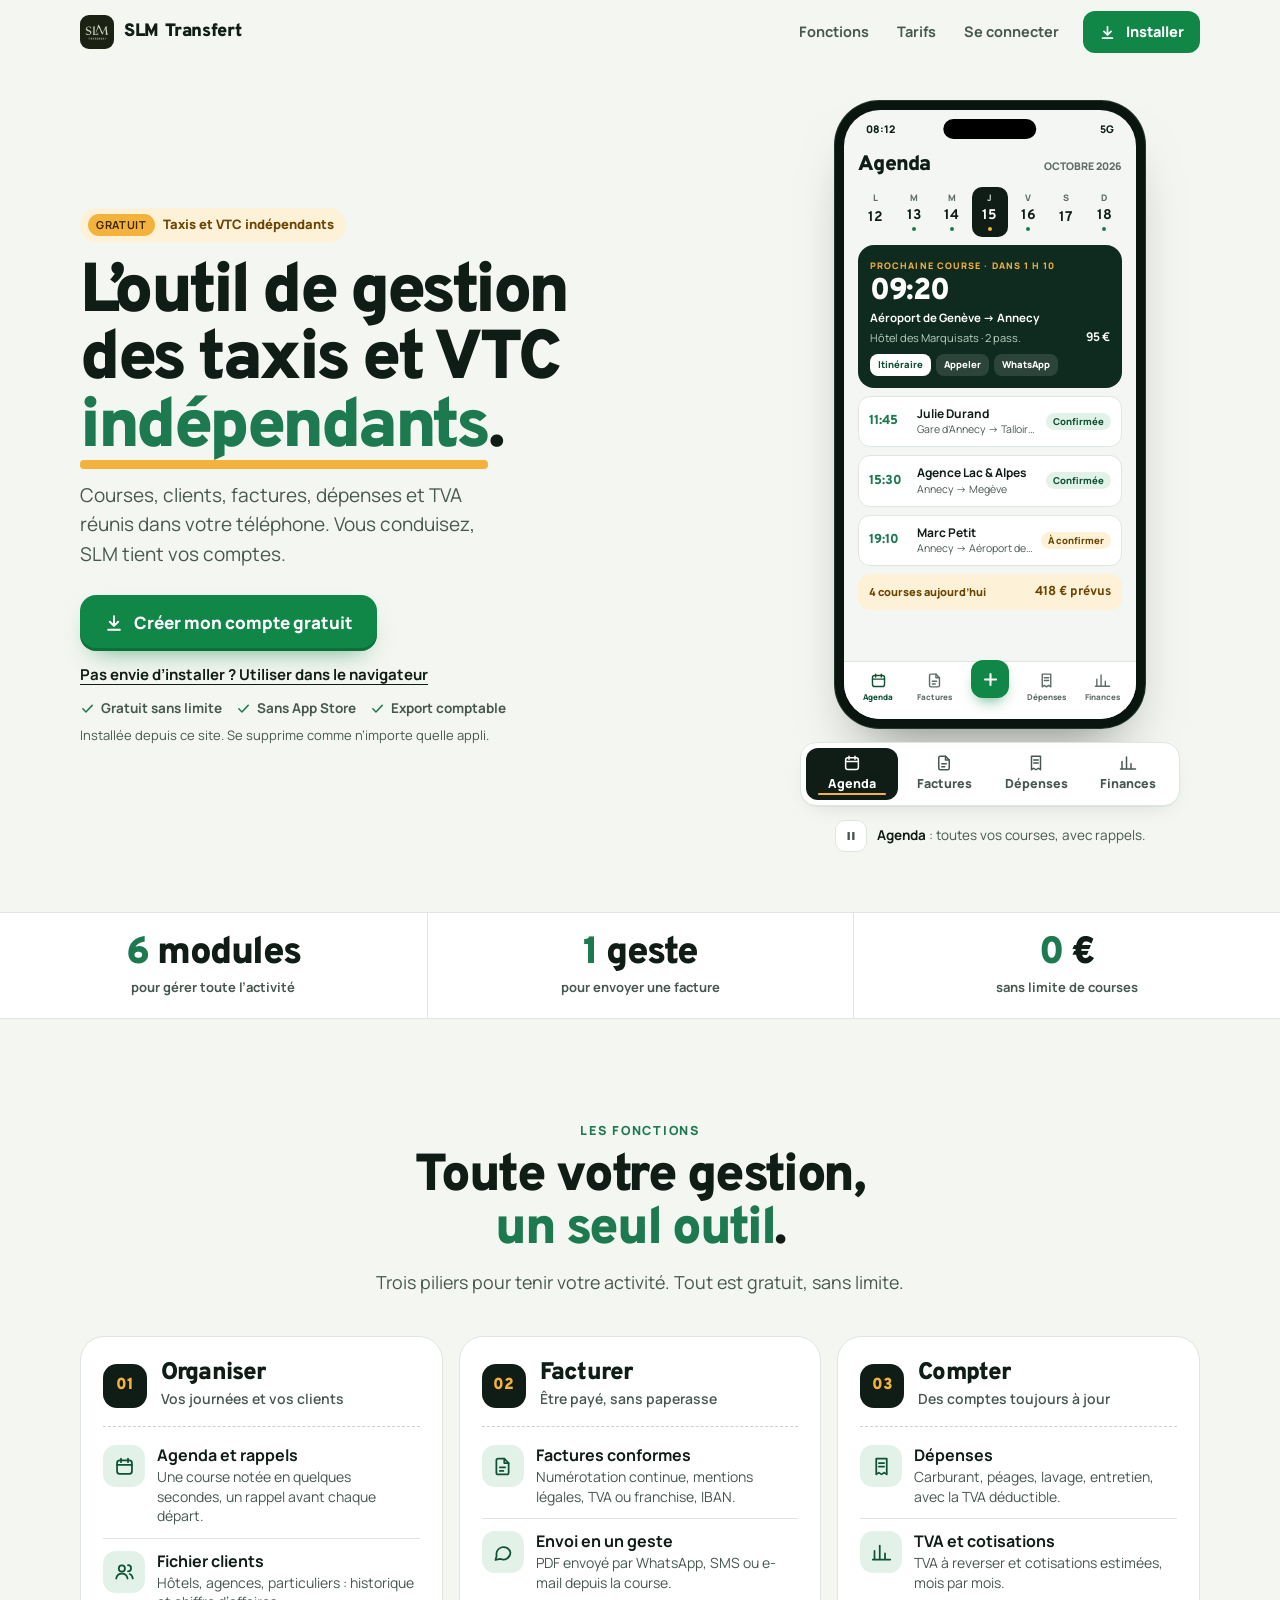
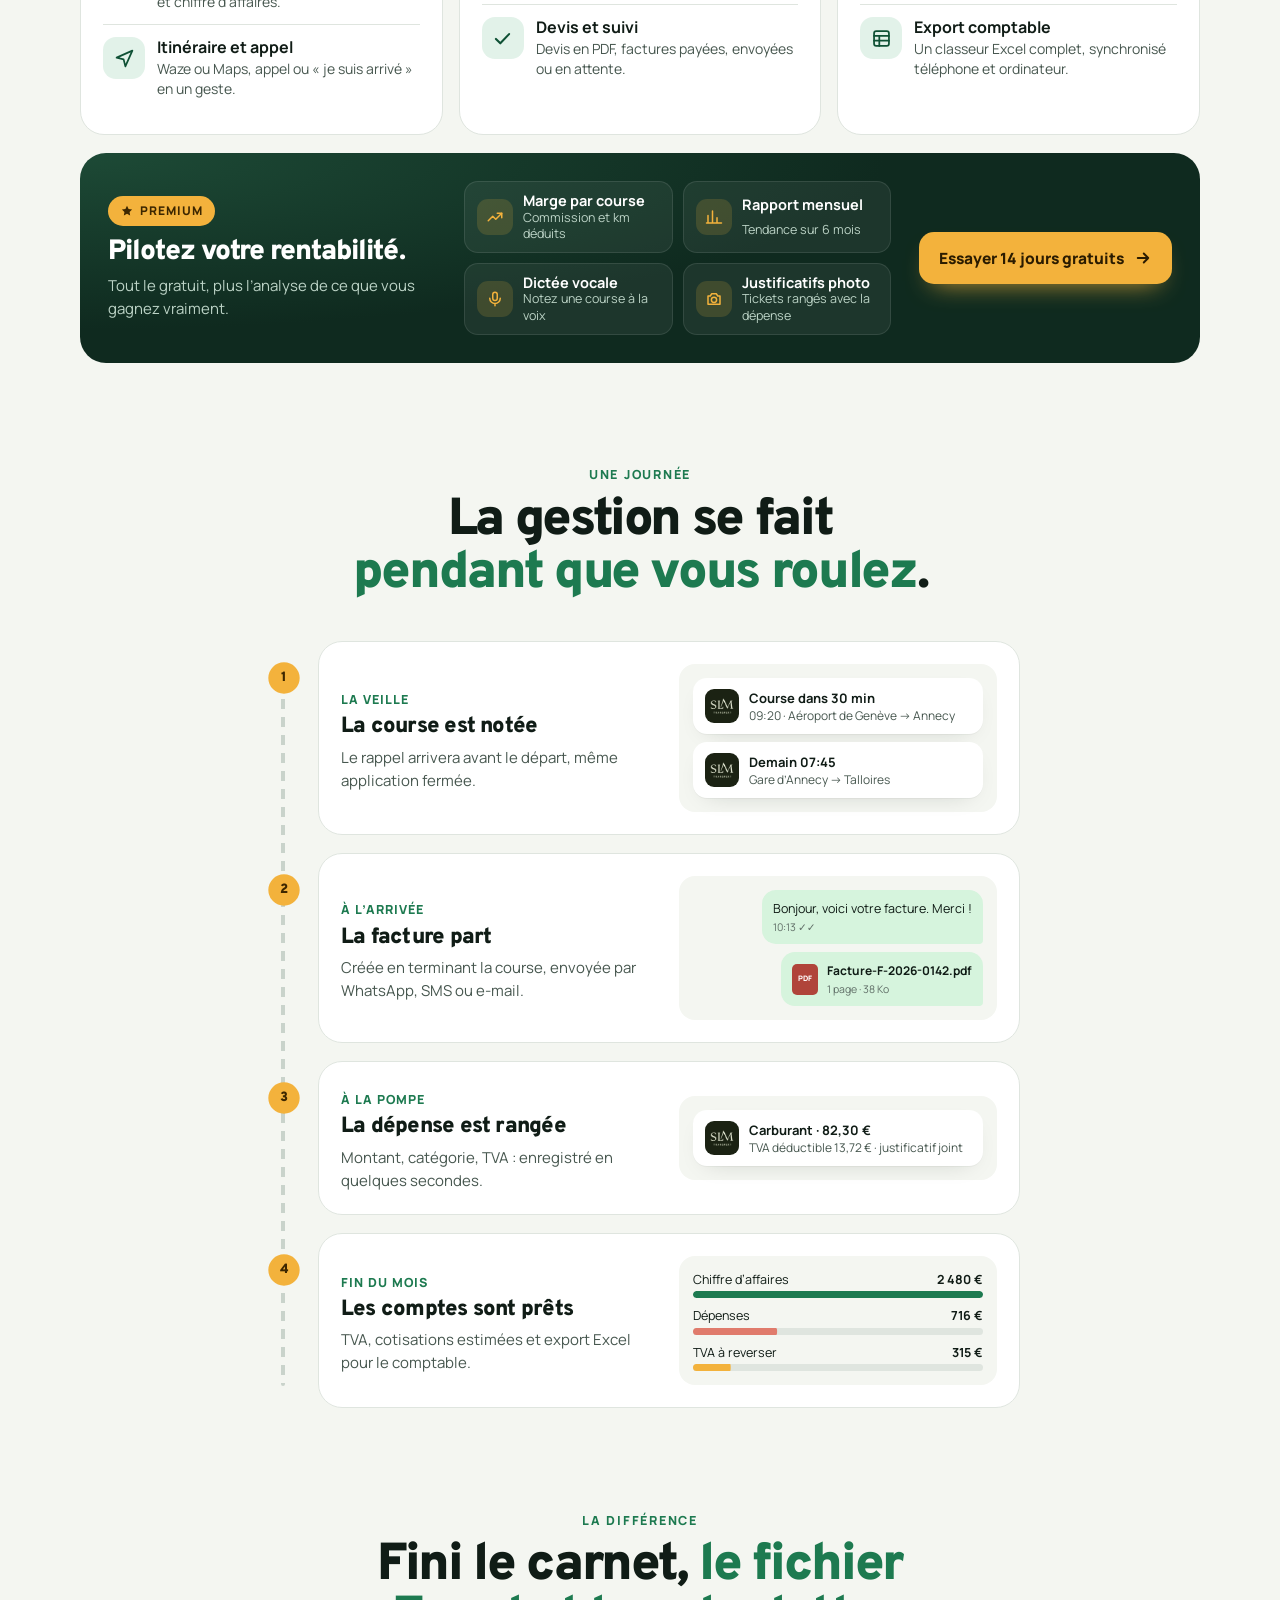
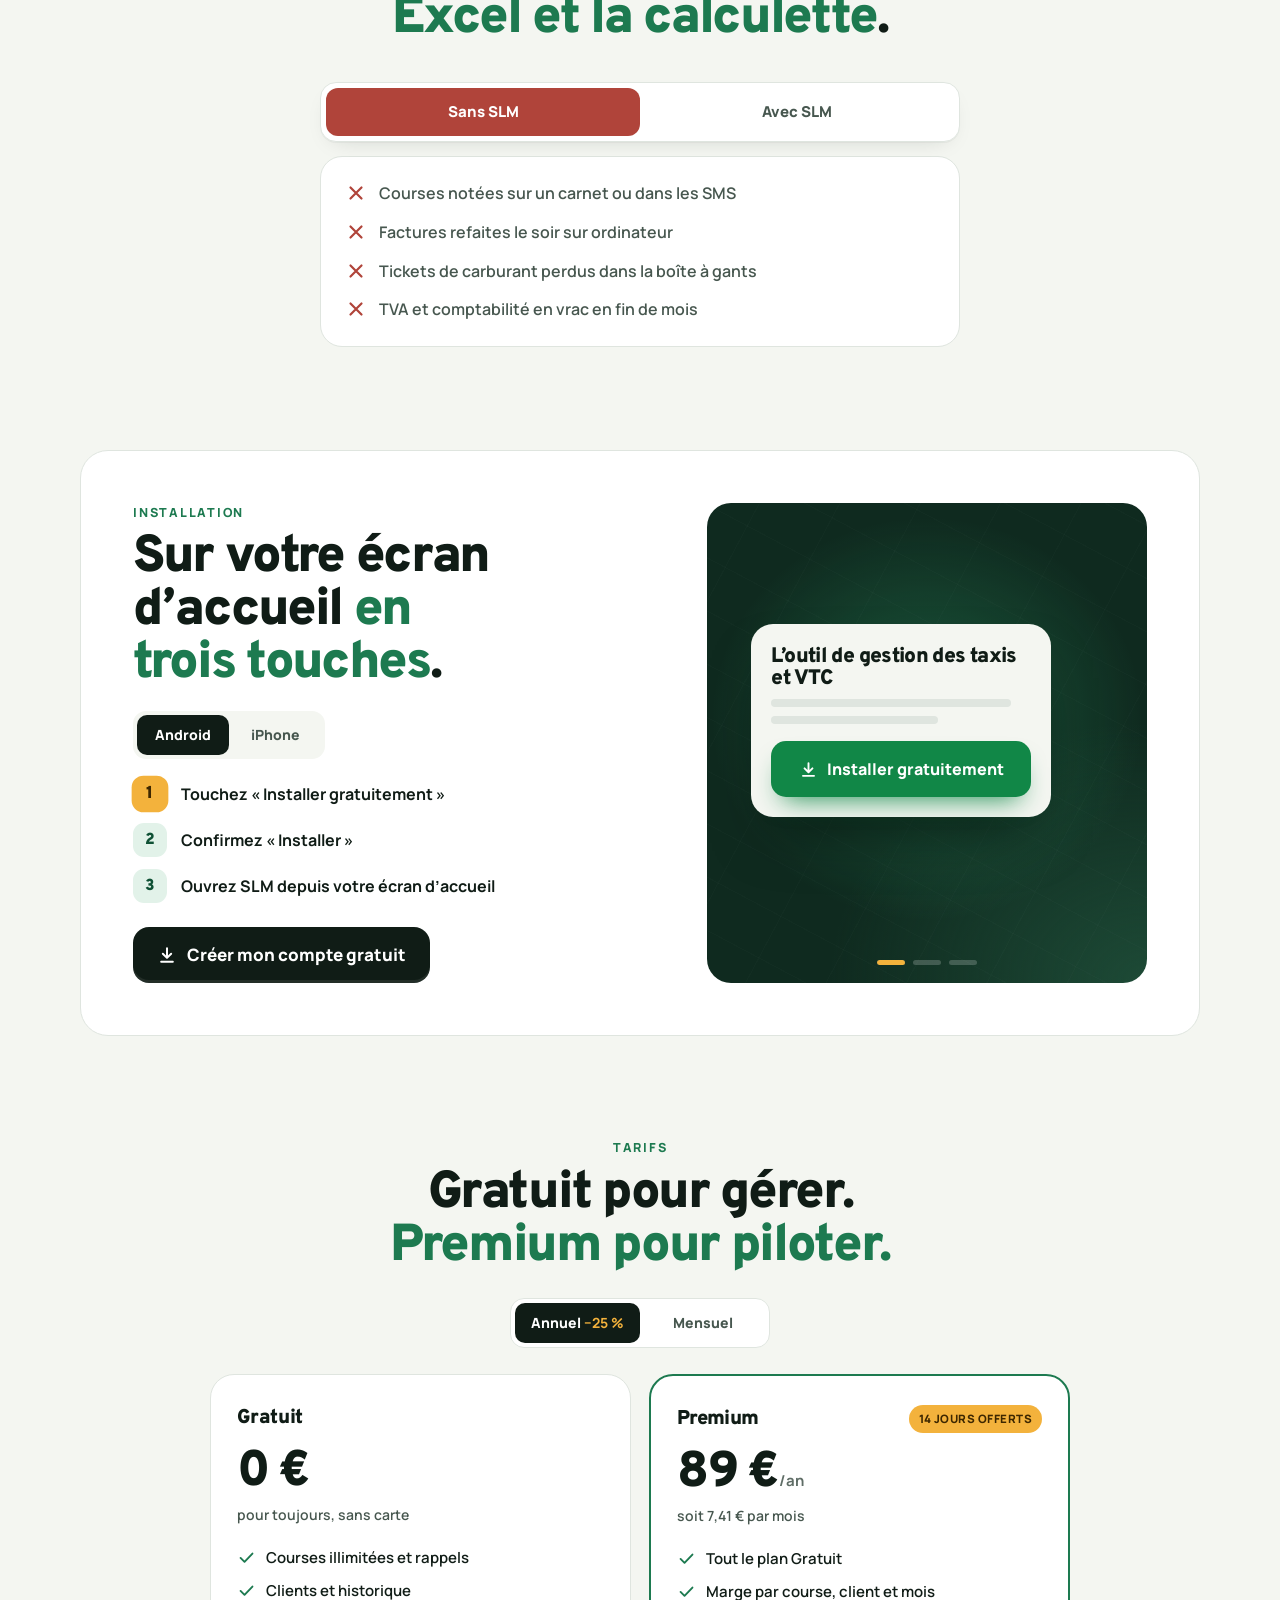
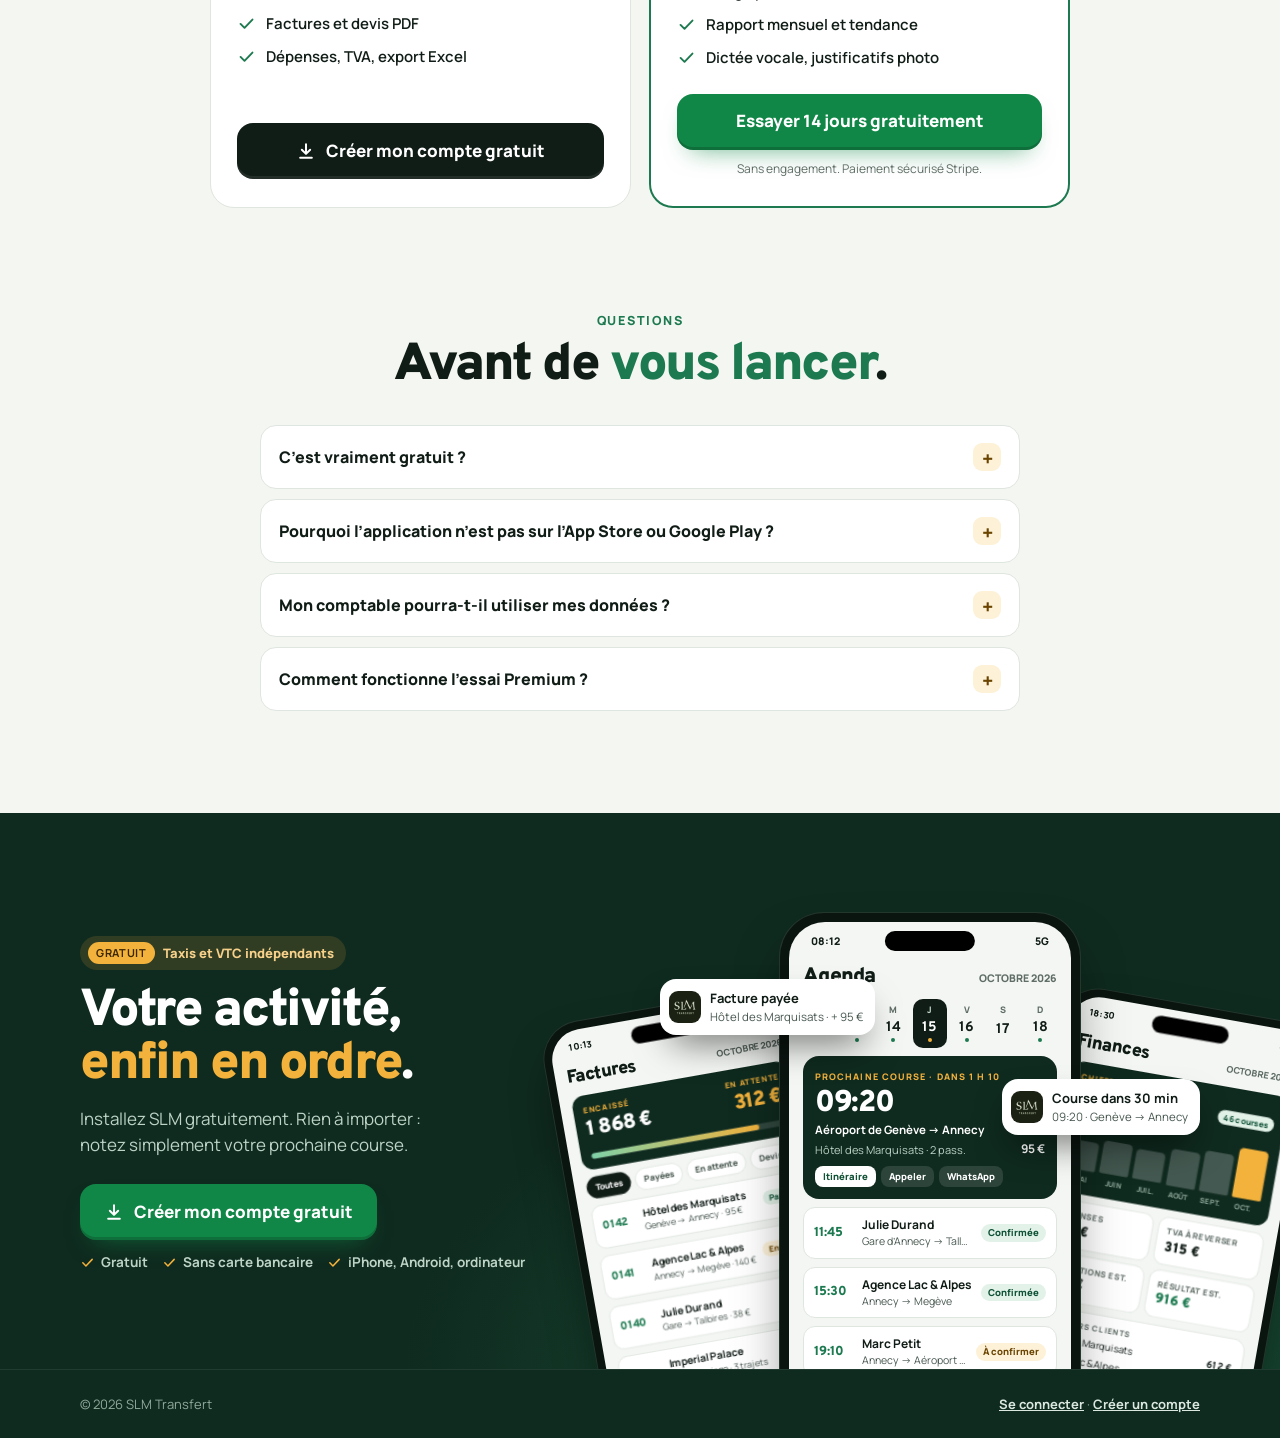
==== commit c67e582b: "Landing : nouveau visuel du bloc Installation Démonstration des trois touches en grand (bouton, fenê" ====
--- a/landing.html
+++ b/landing.html
@@ -317,38 +317,71 @@
 .how li::before{counter-increment:h;content:counter(h);width:34px;height:34px;border-radius:11px;display:grid;place-items:center;background:var(--g-soft);color:var(--g-ink);font-family:var(--f-d);font-weight:900;flex:none}
 .how kbd{display:inline-grid;place-items:center;min-width:26px;height:26px;padding:0 6px;border-radius:8px;background:var(--bg);border:1px solid var(--line);font:inherit;font-size:14px;vertical-align:middle}
 .inst .cta{margin-top:24px}
-.inst-vis{display:grid;justify-items:center;align-content:end;padding:28px 16px 0;border-radius:24px;background:radial-gradient(80% 70% at 50% 30%,rgba(61,220,143,.25),transparent 70%),var(--deep);overflow:hidden;align-self:stretch;min-height:440px}
-.phone.mini{width:250px;margin-bottom:-120px}
-.hs{background:linear-gradient(170deg,#2f7656 0%,#17402f 45%,#0b1f17 100%);color:#fff}
-.hs-clock{text-align:center;font-family:var(--f-d);font-weight:800;font-size:44px;letter-spacing:-.03em;line-height:1;margin-top:10px}
-.hs-clock small{display:block;font-family:var(--f-u);font-size:11px;font-weight:700;letter-spacing:0;opacity:.8;margin-top:4px}
-.hs-grid{display:grid;grid-template-columns:repeat(4,minmax(0,1fr));gap:14px 6px;padding:22px 14px 0}
-.hs-grid span{display:grid;justify-items:center;gap:5px;font-size:9.5px;font-weight:700;min-width:0}
-.hs-grid i,.hs-dock i{width:44px;height:44px;border-radius:12px;display:grid;place-items:center;background:var(--g);color:#fff;box-shadow:0 6px 12px -6px rgba(0,0,0,.5)}
-.hs-grid i svg,.hs-dock i svg{width:22px;height:22px}
-.hs-dock i.dk{color:#1d4a36}
-.hs-grid .me i{background:#101c16;box-shadow:0 0 0 2.5px var(--amber),0 8px 18px -6px rgba(243,178,60,.7);overflow:hidden}
-.hs-grid .me img{width:100%;height:100%;object-fit:cover}
-.hs-dock{position:absolute;left:10px;right:10px;top:262px;display:flex;justify-content:space-around;padding:8px;border-radius:20px;background:rgba(255,255,255,.14)}
-.hs-sheet{position:absolute;left:8px;right:8px;top:170px;padding:14px;border-radius:20px;background:#fff;color:var(--ink);box-shadow:0 20px 40px -12px rgba(0,0,0,.6);transform:translateY(130%);opacity:0}
-.hs-app{display:flex;align-items:center;gap:10px}
-.hs-app img{width:38px;height:38px;border-radius:10px}
-.hs-app b{display:block;font-size:13px}.hs-app small{font-size:11px;color:var(--ink-2)}
-.hs-btns{display:flex;justify-content:flex-end;gap:8px;margin-top:12px}
-.hs-btns span{padding:7px 12px;border-radius:99px;font-weight:800;font-size:11.5px;color:var(--g-ink)}
-.hs-btns .go{background:var(--cta);color:#fff}
-.hs-toast{position:absolute;left:50%;top:40px;translate:-50% 0;display:flex;align-items:center;gap:6px;padding:8px 12px;border-radius:99px;background:#fff;color:var(--ink);font-weight:800;font-size:11px;white-space:nowrap;box-shadow:0 10px 20px -8px rgba(0,0,0,.5);z-index:4}
-.hs-toast svg{width:13px;height:13px;color:var(--cta)}
-/* Séquence d’installation, jouée une fois à l’écran (état final si mouvement réduit) */
-.rv-on .inst:not(.in) .hs-grid .me,.rv-on .inst:not(.in) .hs-toast{opacity:0}
-.rv-on .inst.in .hs-sheet{animation:sheetSeq 3.6s var(--ease-out) .5s both}
-.rv-on .inst.in .hs-btns .go{animation:press 3.6s linear .5s both}
-.rv-on .inst.in .hs-grid .me{animation:iconIn 3.6s var(--ease-spring) .5s both}
-.rv-on .inst.in .hs-toast{animation:toastIn 3.6s var(--ease-out) .5s both}
-@keyframes sheetSeq{0%{transform:translateY(130%);opacity:0}14%,52%{transform:none;opacity:1}64%,100%{transform:translateY(130%);opacity:0}}
-@keyframes press{0%,40%{transform:none}46%{transform:scale(.88);filter:brightness(.85)}52%,100%{transform:none}}
-@keyframes iconIn{0%,62%{opacity:0;transform:scale(.3)}76%{opacity:1;transform:scale(1.18)}86%,100%{opacity:1;transform:none}}
-@keyframes toastIn{0%,66%{opacity:0;transform:translateY(-12px)}76%,100%{opacity:1;transform:none}}
+/* Installation : les trois touches en grand, synchronisées avec les étapes */
+.iv{position:relative;align-self:stretch;min-height:440px;border-radius:24px;overflow:hidden;background:radial-gradient(70% 60% at 50% 45%,rgba(61,220,143,.28),transparent 70%),radial-gradient(120% 90% at 100% 100%,#1d4a36,transparent 60%),var(--deep);cursor:pointer;-webkit-tap-highlight-color:transparent}
+.iv::before{content:"";position:absolute;inset:0;opacity:.5;background:repeating-linear-gradient(28deg,transparent 0 46px,rgba(255,255,255,.035) 46px 47px),repeating-linear-gradient(-62deg,transparent 0 70px,rgba(255,255,255,.03) 70px 71px)}
+.iv-stage{position:absolute;inset:0 0 44px;display:grid;place-items:center;padding:24px;opacity:0;transform:translateY(16px) scale(.97);transition:opacity var(--dur-normal) var(--ease-smooth),transform var(--dur-slow) var(--ease-out);pointer-events:none}
+.iv-stage.on{opacity:1;transform:none}
+.iv .v-ios,.iv[data-os="ios"] .v-and{display:none}
+.iv[data-os="ios"] .v-ios{display:contents}
+/* 1 · la page et son bouton */
+.iv-page{width:min(300px,100%);padding:22px 20px 20px;border-radius:22px;background:var(--bg);color:var(--ink);box-shadow:0 30px 60px -24px rgba(0,0,0,.65);display:grid;gap:9px}
+.iv-h{font-family:var(--f-d);font-weight:900;font-size:21px;line-height:1.05;letter-spacing:-.03em}
+.iv-l{height:8px;border-radius:5px;background:var(--line);width:92%}.iv-l.s{width:64%}
+.iv-btn{position:relative;margin-top:8px;display:flex;align-items:center;justify-content:center;gap:9px;height:56px;border-radius:15px;background:var(--cta);color:#fff;font-weight:800;font-size:16px;box-shadow:0 14px 26px -12px rgba(17,135,71,.9)}
+.iv-btn svg{width:19px;height:19px}
+.iv-safari{width:min(300px,100%);border-radius:22px;overflow:hidden;background:var(--bg);box-shadow:0 30px 60px -24px rgba(0,0,0,.65)}
+.iv-safari .iv-page{box-shadow:none;border-radius:0;width:100%;padding-bottom:26px}
+.iv-bar{display:flex;justify-content:space-around;align-items:center;height:54px;background:#fff;border-top:1px solid var(--line);color:#2b6fd6}
+.iv-bar svg{width:20px;height:20px}
+.iv-share{position:relative;display:grid;place-items:center;width:40px;height:40px;border-radius:12px;background:#e6efff}
+/* 2 · la fenêtre de confirmation */
+.iv-dlg{width:min(290px,100%);padding:26px 22px 18px;border-radius:26px;background:#fff;color:var(--ink);text-align:center;box-shadow:0 30px 60px -24px rgba(0,0,0,.7);display:grid;justify-items:center;gap:4px}
+.iv-dlg img{width:64px;height:64px;border-radius:17px;margin-bottom:8px;box-shadow:0 10px 20px -10px rgba(0,0,0,.5)}
+.iv-dlg b{font-family:var(--f-d);font-size:19px;font-weight:900;letter-spacing:-.02em}
+.iv-dlg small{color:var(--ink-2);font-size:13px;font-weight:600}
+.iv-dlg-b{display:flex;gap:8px;justify-content:flex-end;width:100%;margin-top:18px}
+.iv-dlg-b span{position:relative;padding:10px 16px;border-radius:99px;font-weight:800;font-size:14px;color:var(--g-ink)}
+.iv-dlg-b .go{background:var(--cta);color:#fff}
+.iv-sheet{width:min(290px,100%);padding:8px;border-radius:22px;background:#f2f2f6;color:var(--ink);box-shadow:0 30px 60px -24px rgba(0,0,0,.7);display:grid;gap:6px}
+.iv-sheet-h{display:flex;align-items:center;gap:10px;padding:8px 8px 10px}
+.iv-sheet-h img{width:40px;height:40px;border-radius:11px}
+.iv-sheet-h b{display:block;font-size:14px}.iv-sheet-h small{font-size:12px;color:var(--ink-2)}
+.iv-sheet .row{position:relative;display:flex;justify-content:space-between;align-items:center;padding:13px 14px;border-radius:13px;background:#fff;font-weight:700;font-size:14.5px}
+.iv-sheet .row svg{width:19px;height:19px;color:var(--ink-2)}
+.iv-sheet .row.go{box-shadow:0 0 0 2.5px var(--amber)}
+.iv-sheet .row.go svg{color:var(--ink)}
+/* 3 · l’icône sur l’écran d’accueil */
+.iv-home{display:grid;justify-items:center;gap:12px;color:#fff;text-align:center;max-width:100%}
+.iv-row{display:flex;align-items:center;gap:14px}
+.iv-row i{width:52px;height:52px;border-radius:15px;background:var(--g);opacity:.45;filter:saturate(.7)}
+.iv-app{width:112px;height:112px;border-radius:30px;overflow:hidden;box-shadow:0 0 0 4px var(--amber),0 24px 50px -14px rgba(243,178,60,.7)}
+.iv-app img{width:100%;height:100%;display:block}
+.iv-name{font-family:var(--f-d);font-size:22px;font-weight:900;letter-spacing:-.02em;margin-top:6px}
+.iv-ok{display:inline-flex;align-items:center;gap:7px;padding:8px 14px;border-radius:99px;background:rgba(255,255,255,.1);border:1px solid rgba(255,255,255,.16);font-weight:700;font-size:13.5px;color:#dbe8e0}
+.iv-ok svg{width:16px;height:16px;color:var(--amber)}
+.iv-stage.on .iv-app{animation:appPop .7s var(--ease-spring) .1s both}
+.iv-stage.on .iv-row i{animation:inUp var(--dur-slow) var(--ease-out) both}
+.iv-stage.on .iv-ok{animation:inUp var(--dur-slow) var(--ease-out) .35s both}
+@keyframes appPop{from{transform:scale(.4);opacity:0}}
+/* Le doigt qui touche */
+.tap{position:absolute;left:50%;top:50%;width:46px;height:46px;margin:-23px 0 0 -23px;border-radius:50%;background:rgba(255,255,255,.55);box-shadow:0 0 0 2px rgba(255,255,255,.9);opacity:0;pointer-events:none}
+.iv-btn .tap,.iv-share .tap{background:rgba(255,255,255,.45)}
+.iv-sheet .tap,.iv-dlg-b .tap{background:rgba(16,28,22,.18);box-shadow:0 0 0 2px rgba(16,28,22,.35)}
+.iv-stage.on .tap{animation:tap 1.2s var(--ease-out) .9s both}
+@keyframes tap{0%{opacity:0;transform:scale(1.6)}35%{opacity:1;transform:scale(.8)}55%{opacity:1;transform:scale(.7)}100%{opacity:0;transform:scale(1.9)}}
+.iv-stage.on .iv-btn,.iv-stage.on .iv-dlg-b .go,.iv-stage.on .iv-share,.iv-stage.on .row.go{animation:pressIv 1.2s var(--ease-out) .9s both}
+@keyframes pressIv{35%,55%{transform:scale(.95)}}
+/* Progression 1 · 2 · 3 */
+.iv-dots{position:absolute;left:0;right:0;bottom:18px;display:flex;justify-content:center;gap:8px}
+.iv-dots i{width:28px;height:5px;border-radius:5px;background:rgba(255,255,255,.2);overflow:hidden;position:relative}
+.iv-dots i::after{content:"";position:absolute;inset:0;background:var(--amber);transform-origin:left;transform:scaleX(0)}
+.iv-dots i.done::after{transform:none}
+.iv-dots i.cur::after{animation:fill var(--iv-t,2.8s) linear forwards}
+.iv.still .iv-dots i.cur::after{animation:none;transform:none}
+/* Étape écrite en cours */
+.how li::before{transition:background var(--dur-normal),color var(--dur-normal),transform var(--dur-normal) var(--ease-spring)}
+.how li.cur::before{background:var(--amber);color:#3d2700;transform:scale(1.08)}
 
 /* Tarifs */
 .bill{position:relative;display:inline-grid;grid-template-columns:1fr 1fr;padding:4px;border-radius:14px;background:var(--surface);border:1px solid var(--line);margin-top:24px}
@@ -469,7 +502,11 @@
   .step .dot{left:-43px}
   .plans{grid-template-columns:minmax(0,1fr)}
   .inst{padding:24px 20px;gap:26px}
-  .inst-vis{min-height:380px}
+  .iv{min-height:380px}
+  .iv-row{gap:10px}.iv-row i{width:42px;height:42px;border-radius:12px}.iv-row i:first-child,.iv-row i:last-child{display:none}
+  .iv-app{width:96px;height:96px;border-radius:26px}
+  .iv-ok{font-size:12.5px;text-align:center}
+  .iv-h{font-size:19px}
   .end .cta{width:100%;max-width:420px}
   .fan{height:330px;--fs:.74}
   .fan .phone{bottom:-200px}
@@ -517,6 +554,12 @@
 <symbol id="i-music" viewBox="0 0 24 24" fill="none" stroke="currentColor" stroke-width="2" stroke-linecap="round" stroke-linejoin="round"><path d="M9 18V5l11-2v13"/><circle cx="6" cy="18" r="3"/><circle cx="17" cy="16" r="3"/></symbol>
 <symbol id="i-phone" viewBox="0 0 24 24" fill="none" stroke="currentColor" stroke-width="2" stroke-linecap="round" stroke-linejoin="round"><path d="M5 3h3.5l1.5 5-2.2 1.4a11 11 0 0 0 6.8 6.8L16 14l5 1.5V19a2 2 0 0 1-2 2A16 16 0 0 1 3 5a2 2 0 0 1 2-2z"/></symbol>
 <symbol id="i-globe" viewBox="0 0 24 24" fill="none" stroke="currentColor" stroke-width="2" stroke-linecap="round"><circle cx="12" cy="12" r="9"/><path d="M3 12h18M12 3a14 14 0 0 1 0 18M12 3a14 14 0 0 0 0 18"/></symbol>
+<symbol id="i-back" viewBox="0 0 24 24" fill="none" stroke="currentColor" stroke-width="2.4" stroke-linecap="round" stroke-linejoin="round"><path d="M15 5l-7 7 7 7"/></symbol>
+<symbol id="i-fwd" viewBox="0 0 24 24" fill="none" stroke="currentColor" stroke-width="2.4" stroke-linecap="round" stroke-linejoin="round"><path d="M9 5l7 7-7 7"/></symbol>
+<symbol id="i-book" viewBox="0 0 24 24" fill="none" stroke="currentColor" stroke-width="2" stroke-linecap="round" stroke-linejoin="round"><path d="M4 5a2 2 0 0 1 2-2h13v16H6a2 2 0 0 0-2 2z"/><path d="M4 21V5"/></symbol>
+<symbol id="i-tabs" viewBox="0 0 24 24" fill="none" stroke="currentColor" stroke-width="2" stroke-linejoin="round"><rect x="7" y="7" width="13" height="13" rx="2.5"/><path d="M4 16V6a2 2 0 0 1 2-2h10"/></symbol>
+<symbol id="i-copy" viewBox="0 0 24 24" fill="none" stroke="currentColor" stroke-width="2" stroke-linejoin="round"><rect x="8" y="8" width="12" height="12" rx="2.5"/><path d="M16 8V6a2 2 0 0 0-2-2H6a2 2 0 0 0-2 2v8a2 2 0 0 0 2 2h2"/></symbol>
+<symbol id="i-plus-sq" viewBox="0 0 24 24" fill="none" stroke="currentColor" stroke-width="2" stroke-linecap="round" stroke-linejoin="round"><rect x="3.5" y="3.5" width="17" height="17" rx="4"/><path d="M12 8v8M8 12h8"/></symbol>
 </defs></svg>
 
 <div class="progress" id="progress" aria-hidden="true"></div>
@@ -676,15 +719,19 @@
         <ol class="how" data-how="ios" hidden><li>Ouvrez cette page dans Safari</li><li><span>Touchez <kbd><svg width="16" height="16" role="img" aria-label="Partager"><use href="#i-share"/></svg></kbd> puis « Sur l’écran d’accueil »</span></li><li>Ouvrez SLM depuis votre écran d’accueil</li></ol>
         <a class="cta ink" href="index.html#signup" data-install><svg aria-hidden="true"><use href="#i-dl"/></svg><span class="lbl">Installer gratuitement</span></a>
       </div>
-      <div class="inst-vis" aria-hidden="true">
-        <div class="phone mini"><div class="ph hs">
-          <div class="ph-notch"></div><div class="ph-sb"><span>09:41</span><span>5G</span></div>
-          <div class="hs-clock">09:41<small>jeudi 15 octobre</small></div>
-          <div class="hs-grid"><span><i style="--g:linear-gradient(145deg,#ff7a59,#e2483d)"><svg><use href="#i-cal"/></svg></i>Agenda</span><span><i style="--g:linear-gradient(145deg,#5ad07a,#1f9e4a)"><svg><use href="#i-msg"/></svg></i>Messages</span><span><i style="--g:linear-gradient(145deg,#9aa7b8,#5d6b7e)"><svg><use href="#i-cam"/></svg></i>Photo</span><span><i style="--g:linear-gradient(145deg,#5fb4ff,#2b6fd6)"><svg><use href="#i-sun"/></svg></i>Météo</span><span><i style="--g:linear-gradient(145deg,#6bd3a0,#2a8f6a)"><svg><use href="#i-nav"/></svg></i>Plans</span><span><i style="--g:linear-gradient(145deg,#ffd25e,#f0a91c)"><svg><use href="#i-note"/></svg></i>Notes</span><span><i style="--g:linear-gradient(145deg,#ff6b8a,#d8345a)"><svg><use href="#i-music"/></svg></i>Musique</span><span class="me"><i><img src="icon-192.png" alt=""></i>SLM</span></div>
-          <div class="hs-dock"><i style="--g:linear-gradient(145deg,#5ad07a,#1f9e4a)"><svg><use href="#i-phone"/></svg></i><i style="--g:linear-gradient(145deg,#5fb4ff,#2b6fd6)"><svg><use href="#i-msg"/></svg></i><i style="--g:linear-gradient(145deg,#ffffff,#d9e2dc)" class="dk"><svg><use href="#i-globe"/></svg></i><i style="--g:linear-gradient(145deg,#9aa7b8,#5d6b7e)"><svg><use href="#i-cam"/></svg></i></div>
-          <div class="hs-sheet"><div class="hs-app"><img src="icon-192.png" alt=""><span><b>Installer l’application ?</b><small>SLM Transfert</small></span></div><div class="hs-btns"><span>Annuler</span><span class="go">Installer</span></div></div>
-          <div class="hs-toast"><svg><use href="#i-check"/></svg>SLM Transfert installée</div>
-        </div></div>
+      <div class="iv" id="iv" data-os="android" aria-hidden="true">
+        <div class="iv-stage on" data-st="0">
+          <div class="v-and"><div class="iv-page"><span class="iv-h">L’outil de gestion des taxis et VTC</span><span class="iv-l"></span><span class="iv-l s"></span><div class="iv-btn"><svg><use href="#i-dl"/></svg>Installer gratuitement<span class="tap"></span></div></div></div>
+          <div class="v-ios"><div class="iv-safari"><div class="iv-page"><span class="iv-h">L’outil de gestion des taxis et VTC</span><span class="iv-l"></span><span class="iv-l s"></span></div><div class="iv-bar"><svg><use href="#i-back"/></svg><svg><use href="#i-fwd"/></svg><span class="iv-share"><svg><use href="#i-share"/></svg><span class="tap"></span></span><svg><use href="#i-book"/></svg><svg><use href="#i-tabs"/></svg></div></div></div>
+        </div>
+        <div class="iv-stage" data-st="1">
+          <div class="v-and"><div class="iv-dlg"><img src="icon-192.png" alt=""><b>Installer l’application ?</b><small>SLM Transfert</small><div class="iv-dlg-b"><span>Annuler</span><span class="go">Installer<span class="tap"></span></span></div></div></div>
+          <div class="v-ios"><div class="iv-sheet"><div class="iv-sheet-h"><img src="icon-192.png" alt=""><span><b>SLM Transfert</b><small>Options</small></span></div><span class="row">Copier<svg><use href="#i-copy"/></svg></span><span class="row">Ajouter aux favoris<svg><use href="#i-book"/></svg></span><span class="row go">Sur l’écran d’accueil<svg><use href="#i-plus-sq"/></svg><span class="tap"></span></span></div></div>
+        </div>
+        <div class="iv-stage" data-st="2">
+          <div class="iv-home"><div class="iv-row"><i style="--g:linear-gradient(145deg,#ff7a59,#e2483d)"></i><i style="--g:linear-gradient(145deg,#5fb4ff,#2b6fd6)"></i><span class="iv-app"><img src="icon-192.png" alt=""></span><i style="--g:linear-gradient(145deg,#5ad07a,#1f9e4a)"></i><i style="--g:linear-gradient(145deg,#ffd25e,#f0a91c)"></i></div><b class="iv-name">SLM Transfert</b><span class="iv-ok"><svg><use href="#i-check"/></svg>Installée · s’ouvre comme une appli</span></div>
+        </div>
+        <div class="iv-dots"><i></i><i></i><i></i></div>
       </div>
     </div>
   </div>
@@ -828,8 +875,15 @@
   if(deferred){e.preventDefault();deferred.prompt();const c=await deferred.userChoice.catch(()=>null);deferred=null;if(c?.outcome!=="accepted")location.href="index.html#signup";return}
   if(!isMobile)return;
   e.preventDefault();openSheet(isIOS?"ios":"android")}));
-const setOS=os=>{$$("[data-os]").forEach(b=>b.setAttribute("aria-pressed",b.dataset.os===os));$(".os").style.setProperty("--o",os==="ios"?1:0);$$("[data-how]").forEach(l=>l.hidden=l.dataset.how!==os)};
-$$("[data-os]").forEach(b=>b.addEventListener("click",()=>setOS(b.dataset.os)));setOS(isIOS?"ios":"android");
+const setOS=os=>{$$("button[data-os]").forEach(b=>b.setAttribute("aria-pressed",b.dataset.os===os));$(".os").style.setProperty("--o",os==="ios"?1:0);$$("[data-how]").forEach(l=>l.hidden=l.dataset.how!==os);$("#iv").dataset.os=os;ivShow(ivCur,true)};
+/* Visuel d’installation : trois étapes qui défilent tant que le bloc est visible ; toucher le visuel avance d’une étape */
+const iv=$("#iv"),ivSt=$$(".iv-stage"),ivDots=$$(".iv-dots i"),IVT=2800;let ivCur=0,ivTimer=null,ivVis=false;
+const ivShow=(i,keep)=>{ivCur=i;ivSt.forEach((s,k)=>{if(k===i&&!keep){s.classList.remove("on");void s.offsetWidth}s.classList.toggle("on",k===i)});ivDots.forEach((d,k)=>{d.classList.toggle("done",k<i);d.classList.remove("cur");if(k===i){void d.offsetWidth;d.classList.add("cur")}});
+  $$(".how:not([hidden]) li").forEach((l,k)=>l.classList.toggle("cur",k===i));clearTimeout(ivTimer);if(!RM&&ivVis)ivTimer=setTimeout(()=>ivShow((ivCur+1)%3),i===2?IVT+900:IVT)};
+iv.addEventListener("click",()=>ivShow((ivCur+1)%3));
+if(RM)iv.classList.add("still");
+try{new IntersectionObserver(es=>{ivVis=es[0].isIntersecting;if(ivVis)ivShow(ivCur);else clearTimeout(ivTimer)},{threshold:.4}).observe(iv)}catch{}
+$$("button[data-os]").forEach(b=>b.addEventListener("click",()=>setOS(b.dataset.os)));setOS(isIOS?"ios":"android");
 
 /* Tarifs (prix Stripe réels si la fonction est déployée, sinon prix de secours de config.js) */
 let pr=Object.assign({},SLM_CONFIG.pricing),plan="annual";const f=v=>(+v).toLocaleString("fr-FR",{minimumFractionDigits:Number.isInteger(+v)?0:2,maximumFractionDigits:2})+" €";
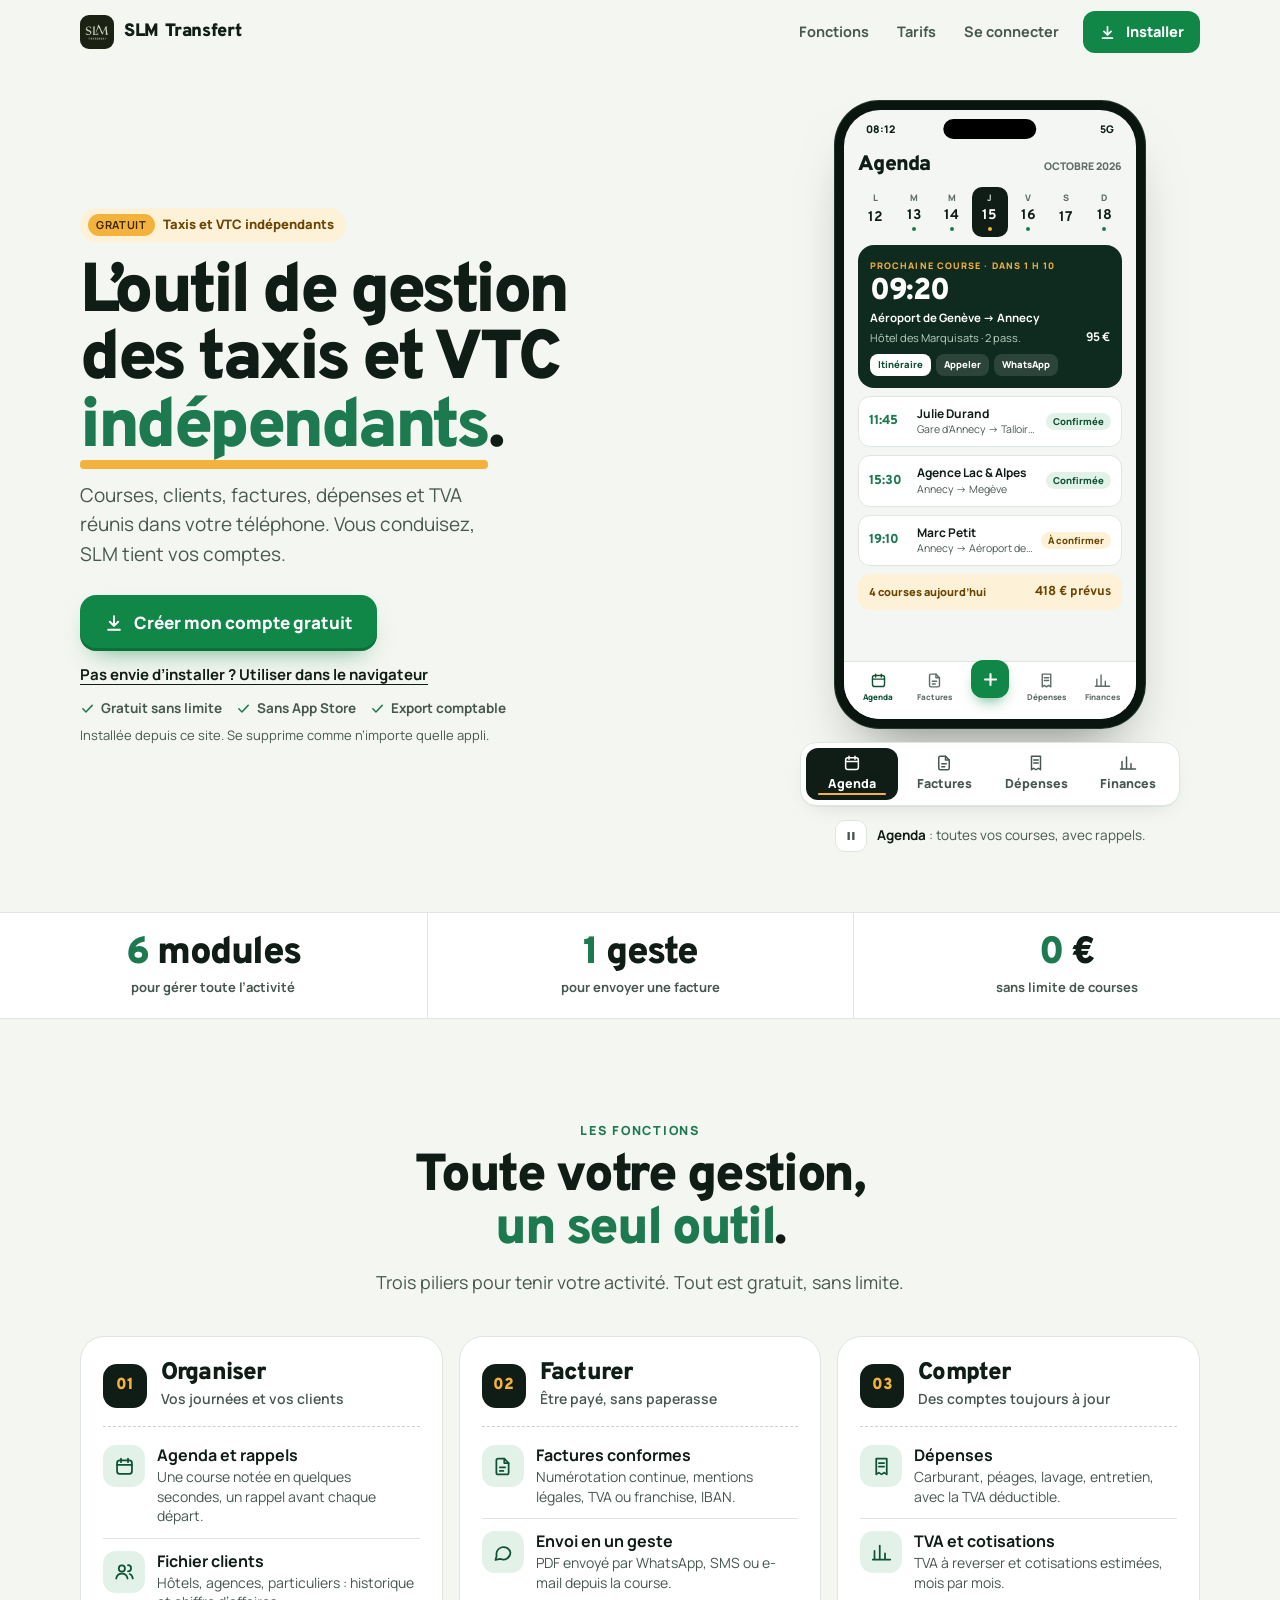
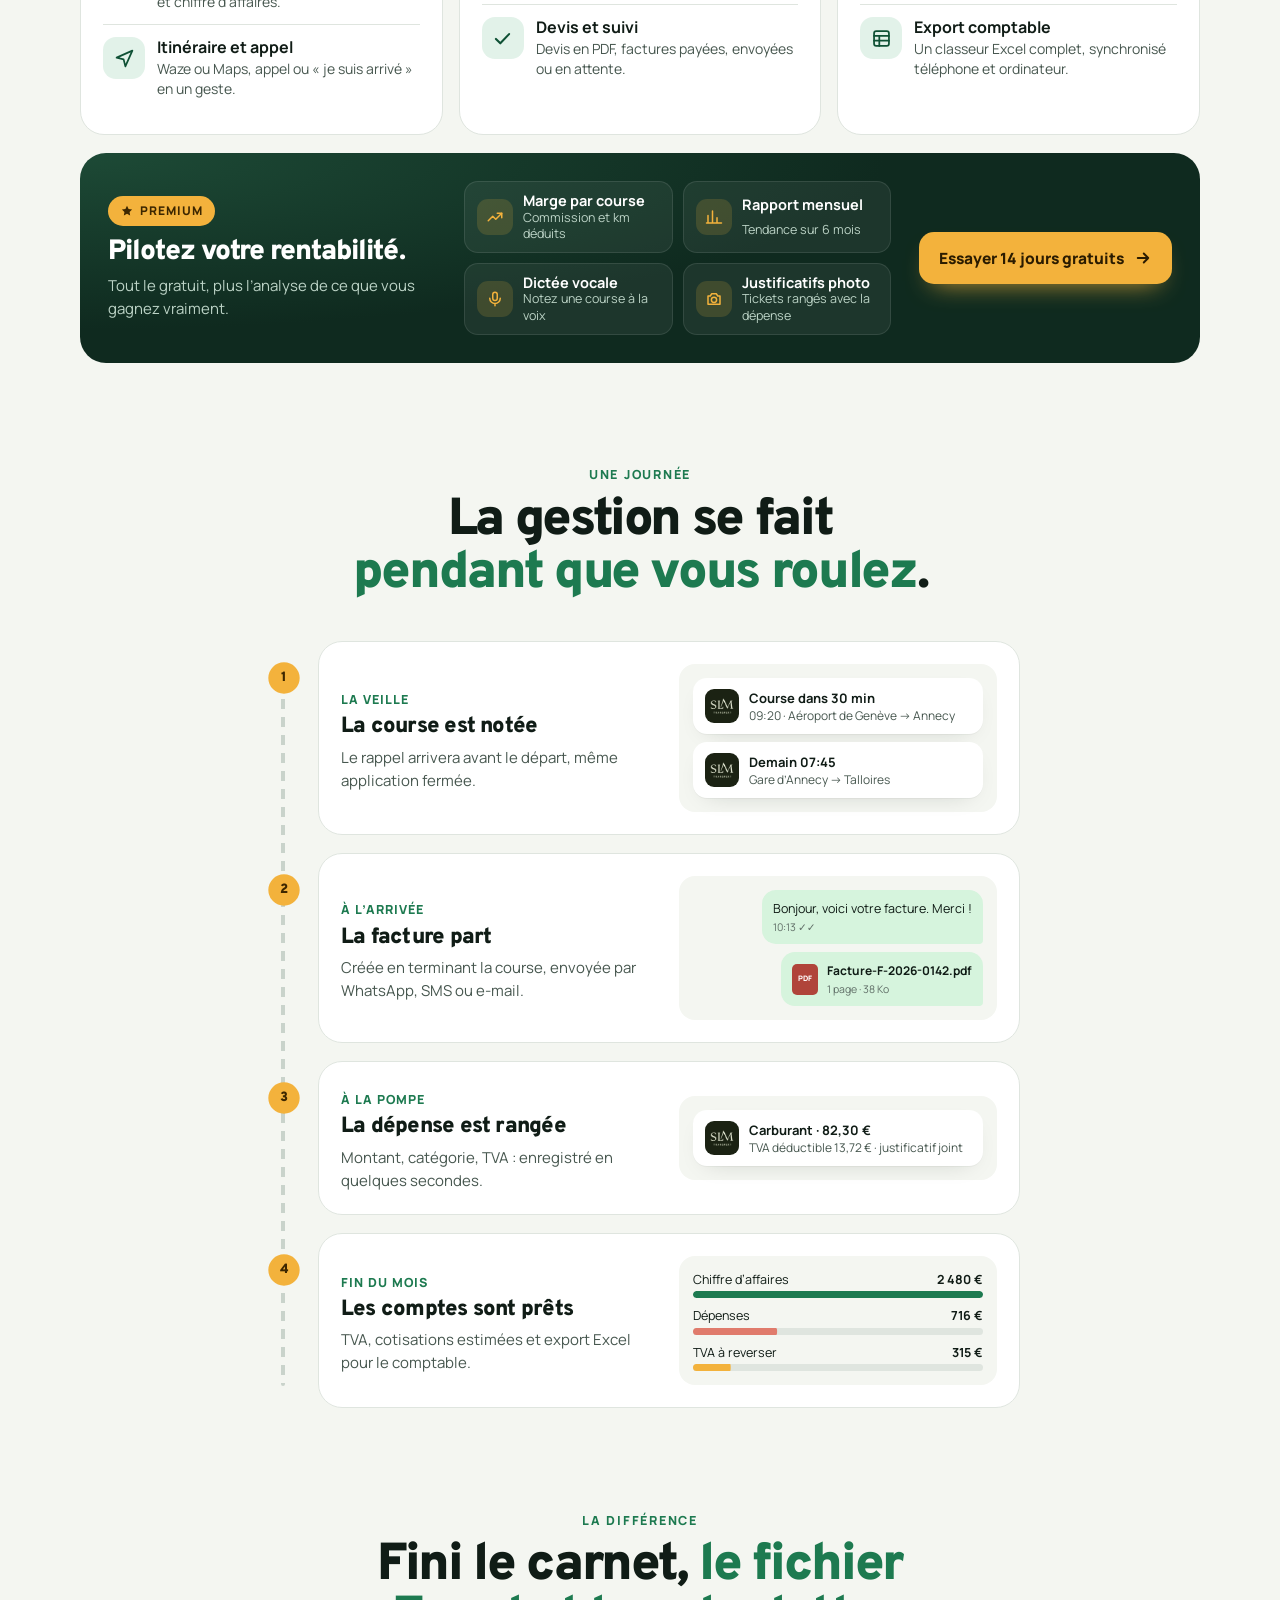
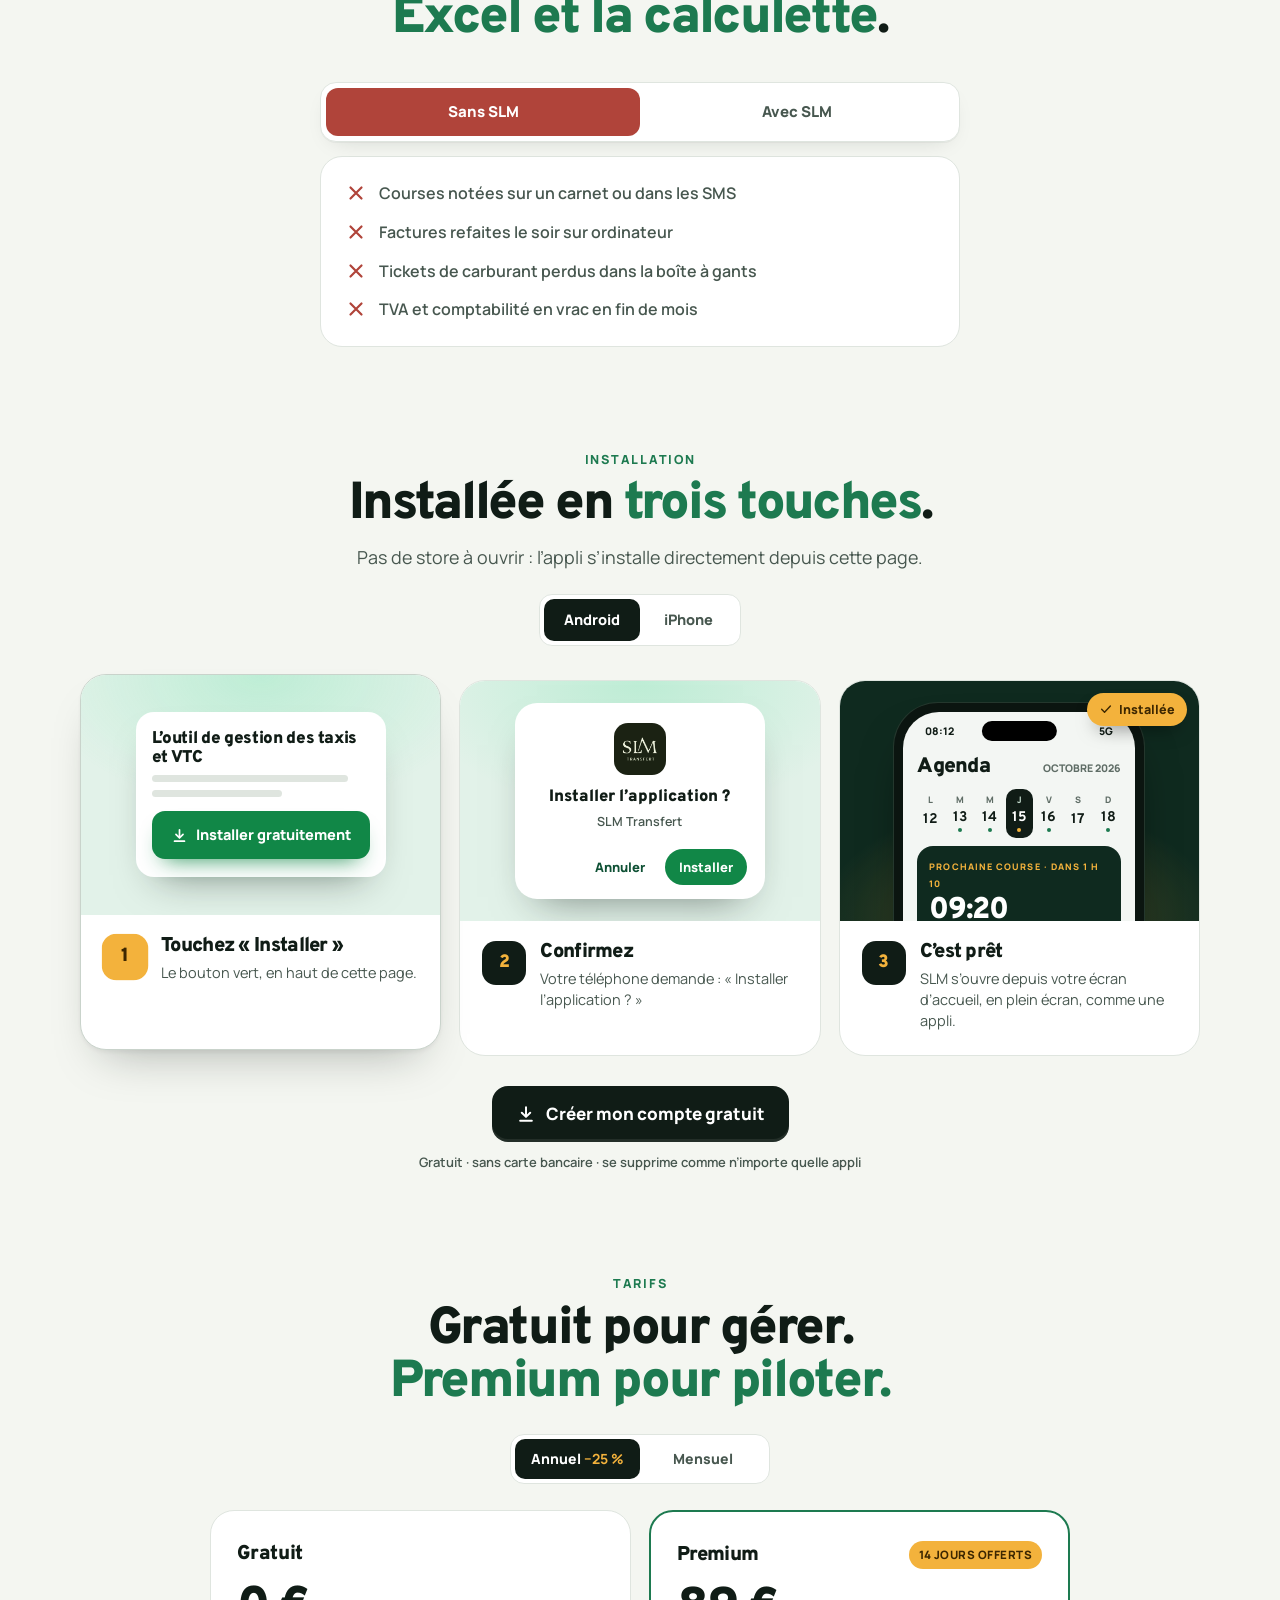
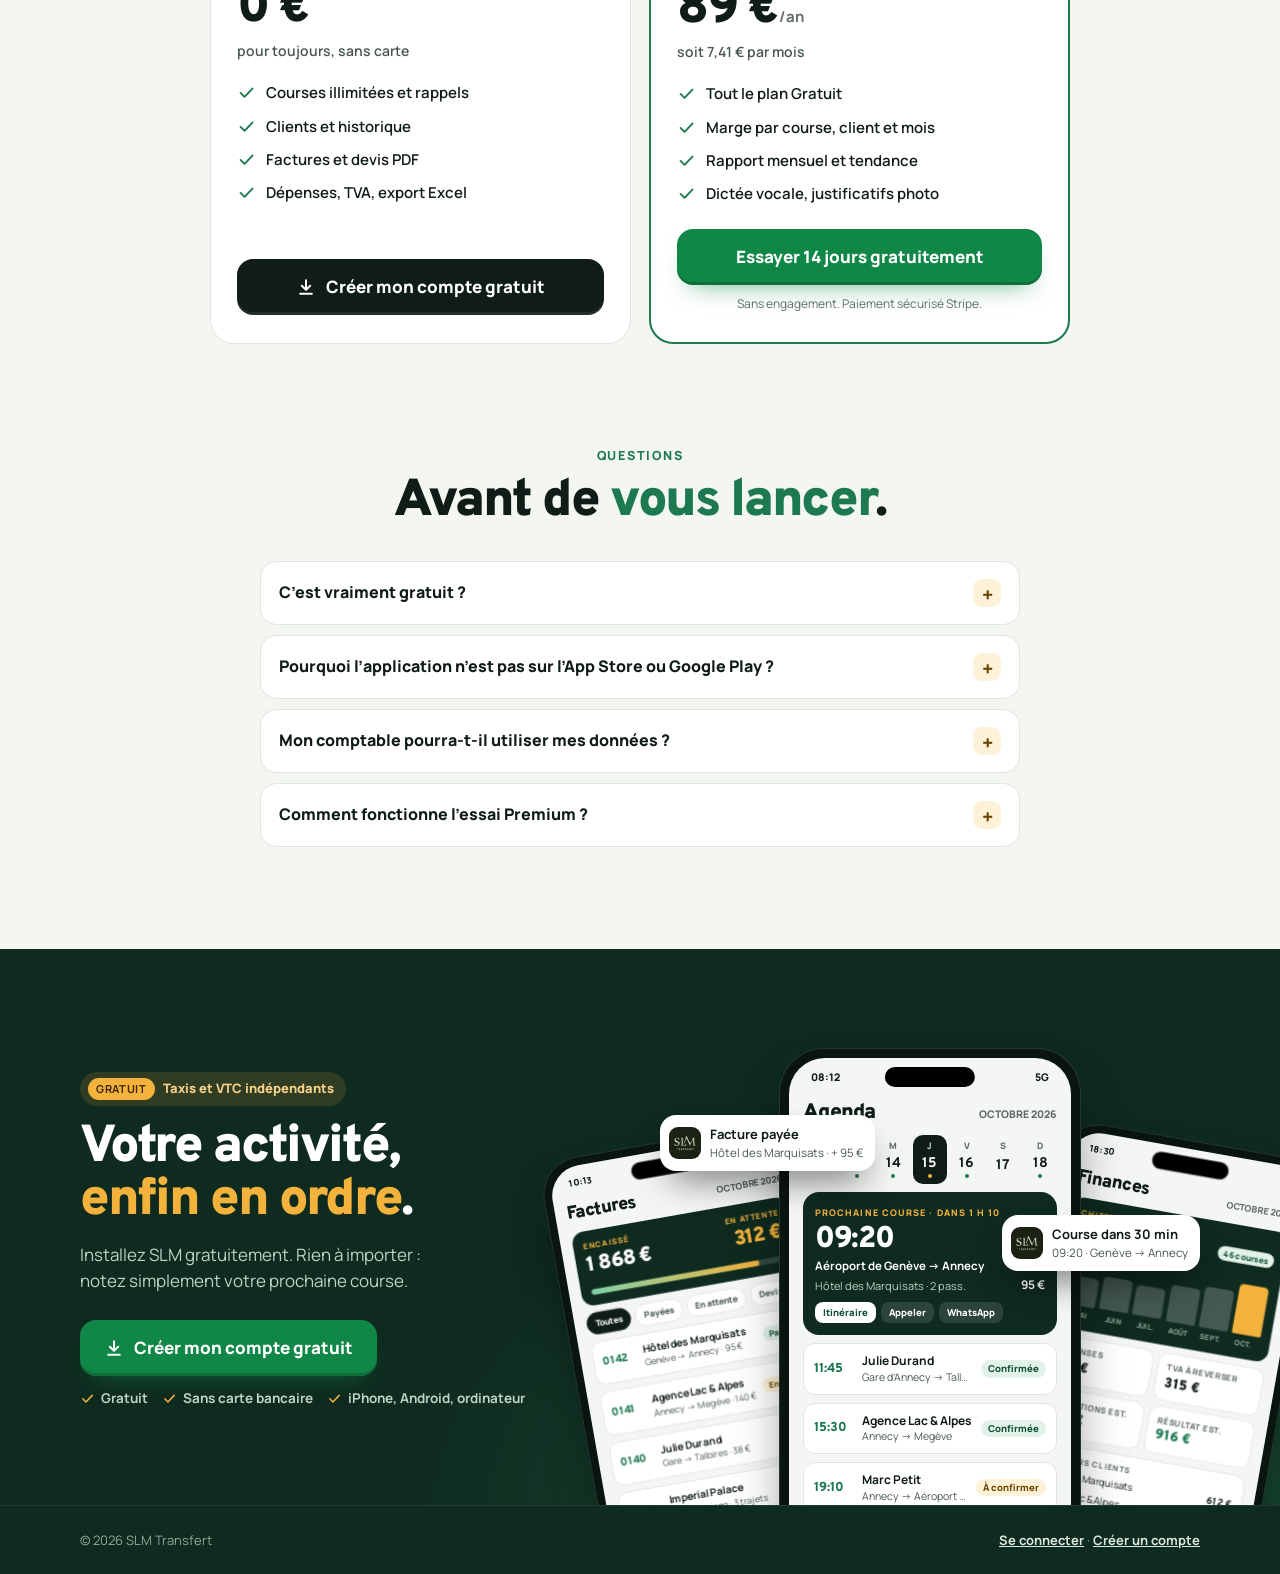
==== commit cce209d7: "Landing : bloc Installation refait en trois cartes Une carte par touche (bouton Installer, confirmat" ====
--- a/landing.html
+++ b/landing.html
@@ -305,83 +305,67 @@
 .vs-p.yes li svg{color:var(--amber)}
 .vs-p.no li{color:var(--ink-2)}
 
-/* Installation */
-.inst{display:grid;grid-template-columns:minmax(0,1.1fr) minmax(0,.9fr);gap:36px;align-items:center;padding:clamp(26px,5vw,52px);border-radius:28px;background:var(--surface);border:1px solid var(--line)}
-.os{position:relative;display:inline-grid;grid-template-columns:1fr 1fr;padding:4px;border-radius:13px;background:var(--bg);margin-top:20px}
+/* Installation : trois cartes, une par touche */
+.os{position:relative;display:inline-grid;grid-template-columns:1fr 1fr;padding:4px;border-radius:13px;background:var(--surface);border:1px solid var(--line);margin-top:22px}
 .os .thumb{position:absolute;top:4px;bottom:4px;left:4px;width:calc(50% - 4px);border-radius:10px;background:var(--ink);transform:translateX(calc(var(--o,0) * 100%));transition:transform var(--dur-normal) var(--ease-spring)}
-.os button{position:relative;z-index:1;min-height:40px;padding:0 18px;border-radius:10px;font-weight:800;font-size:14px;color:var(--ink-2);transition:color var(--dur-fast)}
+.os button{position:relative;z-index:1;min-height:42px;padding:0 20px;border-radius:10px;font-weight:800;font-size:14.5px;color:var(--ink-2);transition:color var(--dur-fast)}
 .os button[aria-pressed="true"]{color:#fff}
-.how[hidden]{display:none}
 .how{list-style:none;padding:0;margin:18px 0 0;display:grid;gap:12px;counter-reset:h}
 .how li{display:flex;gap:14px;align-items:center;font-weight:700;font-size:16px}
 .how li::before{counter-increment:h;content:counter(h);width:34px;height:34px;border-radius:11px;display:grid;place-items:center;background:var(--g-soft);color:var(--g-ink);font-family:var(--f-d);font-weight:900;flex:none}
 .how kbd{display:inline-grid;place-items:center;min-width:26px;height:26px;padding:0 6px;border-radius:8px;background:var(--bg);border:1px solid var(--line);font:inherit;font-size:14px;vertical-align:middle}
-.inst .cta{margin-top:24px}
-/* Installation : les trois touches en grand, synchronisées avec les étapes */
-.iv{position:relative;align-self:stretch;min-height:440px;border-radius:24px;overflow:hidden;background:radial-gradient(70% 60% at 50% 45%,rgba(61,220,143,.28),transparent 70%),radial-gradient(120% 90% at 100% 100%,#1d4a36,transparent 60%),var(--deep);cursor:pointer;-webkit-tap-highlight-color:transparent}
-.iv::before{content:"";position:absolute;inset:0;opacity:.5;background:repeating-linear-gradient(28deg,transparent 0 46px,rgba(255,255,255,.035) 46px 47px),repeating-linear-gradient(-62deg,transparent 0 70px,rgba(255,255,255,.03) 70px 71px)}
-.iv-stage{position:absolute;inset:0 0 44px;display:grid;place-items:center;padding:24px;opacity:0;transform:translateY(16px) scale(.97);transition:opacity var(--dur-normal) var(--ease-smooth),transform var(--dur-slow) var(--ease-out);pointer-events:none}
-.iv-stage.on{opacity:1;transform:none}
-.iv .v-ios,.iv[data-os="ios"] .v-and{display:none}
-.iv[data-os="ios"] .v-ios{display:contents}
-/* 1 · la page et son bouton */
-.iv-page{width:min(300px,100%);padding:22px 20px 20px;border-radius:22px;background:var(--bg);color:var(--ink);box-shadow:0 30px 60px -24px rgba(0,0,0,.65);display:grid;gap:9px}
-.iv-h{font-family:var(--f-d);font-weight:900;font-size:21px;line-height:1.05;letter-spacing:-.03em}
-.iv-l{height:8px;border-radius:5px;background:var(--line);width:92%}.iv-l.s{width:64%}
-.iv-btn{position:relative;margin-top:8px;display:flex;align-items:center;justify-content:center;gap:9px;height:56px;border-radius:15px;background:var(--cta);color:#fff;font-weight:800;font-size:16px;box-shadow:0 14px 26px -12px rgba(17,135,71,.9)}
-.iv-btn svg{width:19px;height:19px}
-.iv-safari{width:min(300px,100%);border-radius:22px;overflow:hidden;background:var(--bg);box-shadow:0 30px 60px -24px rgba(0,0,0,.65)}
-.iv-safari .iv-page{box-shadow:none;border-radius:0;width:100%;padding-bottom:26px}
-.iv-bar{display:flex;justify-content:space-around;align-items:center;height:54px;background:#fff;border-top:1px solid var(--line);color:#2b6fd6}
-.iv-bar svg{width:20px;height:20px}
-.iv-share{position:relative;display:grid;place-items:center;width:40px;height:40px;border-radius:12px;background:#e6efff}
-/* 2 · la fenêtre de confirmation */
-.iv-dlg{width:min(290px,100%);padding:26px 22px 18px;border-radius:26px;background:#fff;color:var(--ink);text-align:center;box-shadow:0 30px 60px -24px rgba(0,0,0,.7);display:grid;justify-items:center;gap:4px}
-.iv-dlg img{width:64px;height:64px;border-radius:17px;margin-bottom:8px;box-shadow:0 10px 20px -10px rgba(0,0,0,.5)}
-.iv-dlg b{font-family:var(--f-d);font-size:19px;font-weight:900;letter-spacing:-.02em}
-.iv-dlg small{color:var(--ink-2);font-size:13px;font-weight:600}
-.iv-dlg-b{display:flex;gap:8px;justify-content:flex-end;width:100%;margin-top:18px}
-.iv-dlg-b span{position:relative;padding:10px 16px;border-radius:99px;font-weight:800;font-size:14px;color:var(--g-ink)}
-.iv-dlg-b .go{background:var(--cta);color:#fff}
-.iv-sheet{width:min(290px,100%);padding:8px;border-radius:22px;background:#f2f2f6;color:var(--ink);box-shadow:0 30px 60px -24px rgba(0,0,0,.7);display:grid;gap:6px}
-.iv-sheet-h{display:flex;align-items:center;gap:10px;padding:8px 8px 10px}
-.iv-sheet-h img{width:40px;height:40px;border-radius:11px}
-.iv-sheet-h b{display:block;font-size:14px}.iv-sheet-h small{font-size:12px;color:var(--ink-2)}
-.iv-sheet .row{position:relative;display:flex;justify-content:space-between;align-items:center;padding:13px 14px;border-radius:13px;background:#fff;font-weight:700;font-size:14.5px}
-.iv-sheet .row svg{width:19px;height:19px;color:var(--ink-2)}
-.iv-sheet .row.go{box-shadow:0 0 0 2.5px var(--amber)}
-.iv-sheet .row.go svg{color:var(--ink)}
-/* 3 · l’icône sur l’écran d’accueil */
-.iv-home{display:grid;justify-items:center;gap:12px;color:#fff;text-align:center;max-width:100%}
-.iv-row{display:flex;align-items:center;gap:14px}
-.iv-row i{width:52px;height:52px;border-radius:15px;background:var(--g);opacity:.45;filter:saturate(.7)}
-.iv-app{width:112px;height:112px;border-radius:30px;overflow:hidden;box-shadow:0 0 0 4px var(--amber),0 24px 50px -14px rgba(243,178,60,.7)}
-.iv-app img{width:100%;height:100%;display:block}
-.iv-name{font-family:var(--f-d);font-size:22px;font-weight:900;letter-spacing:-.02em;margin-top:6px}
-.iv-ok{display:inline-flex;align-items:center;gap:7px;padding:8px 14px;border-radius:99px;background:rgba(255,255,255,.1);border:1px solid rgba(255,255,255,.16);font-weight:700;font-size:13.5px;color:#dbe8e0}
-.iv-ok svg{width:16px;height:16px;color:var(--amber)}
-.iv-stage.on .iv-app{animation:appPop .7s var(--ease-spring) .1s both}
-.iv-stage.on .iv-row i{animation:inUp var(--dur-slow) var(--ease-out) both}
-.iv-stage.on .iv-ok{animation:inUp var(--dur-slow) var(--ease-out) .35s both}
-@keyframes appPop{from{transform:scale(.4);opacity:0}}
-/* Le doigt qui touche */
-.tap{position:absolute;left:50%;top:50%;width:46px;height:46px;margin:-23px 0 0 -23px;border-radius:50%;background:rgba(255,255,255,.55);box-shadow:0 0 0 2px rgba(255,255,255,.9);opacity:0;pointer-events:none}
-.iv-btn .tap,.iv-share .tap{background:rgba(255,255,255,.45)}
-.iv-sheet .tap,.iv-dlg-b .tap{background:rgba(16,28,22,.18);box-shadow:0 0 0 2px rgba(16,28,22,.35)}
-.iv-stage.on .tap{animation:tap 1.2s var(--ease-out) .9s both}
-@keyframes tap{0%{opacity:0;transform:scale(1.6)}35%{opacity:1;transform:scale(.8)}55%{opacity:1;transform:scale(.7)}100%{opacity:0;transform:scale(1.9)}}
-.iv-stage.on .iv-btn,.iv-stage.on .iv-dlg-b .go,.iv-stage.on .iv-share,.iv-stage.on .row.go{animation:pressIv 1.2s var(--ease-out) .9s both}
-@keyframes pressIv{35%,55%{transform:scale(.95)}}
-/* Progression 1 · 2 · 3 */
-.iv-dots{position:absolute;left:0;right:0;bottom:18px;display:flex;justify-content:center;gap:8px}
-.iv-dots i{width:28px;height:5px;border-radius:5px;background:rgba(255,255,255,.2);overflow:hidden;position:relative}
-.iv-dots i::after{content:"";position:absolute;inset:0;background:var(--amber);transform-origin:left;transform:scaleX(0)}
-.iv-dots i.done::after{transform:none}
-.iv-dots i.cur::after{animation:fill var(--iv-t,2.8s) linear forwards}
-.iv.still .iv-dots i.cur::after{animation:none;transform:none}
-/* Étape écrite en cours */
-.how li::before{transition:background var(--dur-normal),color var(--dur-normal),transform var(--dur-normal) var(--ease-spring)}
-.how li.cur::before{background:var(--amber);color:#3d2700;transform:scale(1.08)}
+.st-grid{list-style:none;margin:34px 0 0;padding:0;display:grid;grid-template-columns:repeat(3,minmax(0,1fr));gap:18px}
+.st-grid[data-os="ios"] .v-and,.st-grid:not([data-os="ios"]) .v-ios{display:none}
+.st{display:flex;flex-direction:column;border-radius:26px;background:var(--surface);border:1px solid var(--line);overflow:hidden;transition:transform var(--dur-normal) var(--ease-spring),box-shadow var(--dur-normal),border-color var(--dur-normal)}
+.rv-on .st[data-rv].in.cur,.st.cur{transform:translateY(-6px);box-shadow:var(--s-2);border-color:var(--line-2)}
+.st-vis{position:relative;height:240px;display:grid;place-items:center;padding:18px;overflow:hidden;background:radial-gradient(90% 80% at 50% 0%,rgba(61,220,143,.22),transparent 70%),var(--g-soft)}
+.st-vis.dk{background:radial-gradient(80% 70% at 50% 100%,rgba(243,178,60,.28),transparent 70%),var(--deep);place-items:start center;padding:0}
+.st-txt{display:grid;grid-template-columns:44px minmax(0,1fr);column-gap:14px;row-gap:4px;padding:20px 22px 24px}
+.st-n{grid-row:1/3;width:44px;height:44px;border-radius:14px;display:grid;place-items:center;background:var(--ink);color:var(--amber);font-family:var(--f-d);font-weight:900;font-size:18px;transition:background var(--dur-normal),color var(--dur-normal),transform var(--dur-normal) var(--ease-spring)}
+.st.cur .st-n{background:var(--amber);color:#3d2700;transform:scale(1.06)}
+.st h3{font-size:20px;font-weight:900;line-height:1.15;align-self:end}
+.st p{color:var(--ink-2);font-size:14.5px;line-height:1.45}
+/* Visuels des cartes */
+.mini-pg,.mini-sf{width:min(250px,100%);padding:18px 16px;border-radius:18px;background:#fff;box-shadow:0 20px 40px -22px rgba(16,28,22,.5);display:grid;gap:8px}
+.mp-h{font-family:var(--f-d);font-weight:900;font-size:17px;line-height:1.1;letter-spacing:-.02em}
+.mp-l{height:7px;border-radius:5px;background:var(--line);width:90%}.mp-l.s{width:60%}
+.mp-btn{position:relative;margin-top:6px;display:flex;align-items:center;justify-content:center;gap:8px;height:48px;border-radius:13px;background:var(--cta);color:#fff;font-weight:800;font-size:14.5px;box-shadow:0 12px 22px -12px rgba(17,135,71,.9)}
+.mp-btn svg{width:17px;height:17px}
+.mini-sf{padding:0;overflow:hidden;gap:8px}
+.sf-url{display:flex;align-items:center;justify-content:center;gap:6px;margin:12px 12px 6px;height:34px;border-radius:10px;background:var(--bg);font-weight:700;font-size:13px;color:var(--ink-2)}
+.sf-url svg{width:13px;height:13px}
+.mini-sf .mp-l{margin-left:16px}
+.sf-bar{display:flex;justify-content:space-around;align-items:center;height:52px;margin-top:10px;border-top:1px solid var(--line);color:#2b6fd6}
+.sf-bar svg{width:19px;height:19px}
+.sf-share{position:relative;display:grid;place-items:center;width:40px;height:38px;border-radius:11px;background:#e6efff}
+.mini-dlg{width:min(250px,100%);padding:20px 18px 14px;border-radius:22px;background:#fff;text-align:center;display:grid;justify-items:center;gap:3px;box-shadow:0 20px 40px -22px rgba(16,28,22,.55)}
+.mini-dlg img{width:52px;height:52px;border-radius:14px;margin-bottom:6px}
+.mini-dlg b{font-family:var(--f-d);font-size:16.5px;font-weight:900}
+.mini-dlg small{color:var(--ink-2);font-size:12.5px;font-weight:600}
+.dl-b{display:flex;justify-content:flex-end;gap:6px;width:100%;margin-top:14px}
+.dl-b span{position:relative;padding:8px 14px;border-radius:99px;font-weight:800;font-size:13px;color:var(--g-ink)}
+.dl-b .go{background:var(--cta);color:#fff}
+.mini-sh{width:min(250px,100%);padding:7px;border-radius:18px;background:#f2f2f6;display:grid;gap:5px;box-shadow:0 20px 40px -22px rgba(16,28,22,.55)}
+.mini-sh .row{position:relative;display:flex;justify-content:space-between;align-items:center;padding:12px 13px;border-radius:12px;background:#fff;font-weight:700;font-size:13.5px}
+.mini-sh .row svg{width:18px;height:18px;color:var(--ink-2)}
+.mini-sh .row.go{box-shadow:0 0 0 2.5px var(--amber)}
+.st-phone{width:250px;margin-top:22px}
+.st-phone .phone{width:100%;box-shadow:0 0 0 1px #24372d,0 30px 50px -20px rgba(0,0,0,.7)}
+.st-phone .scr{opacity:1;transform:none}
+.st-ok{position:absolute;right:12px;top:12px;z-index:4;display:inline-flex;align-items:center;gap:6px;padding:7px 12px;border-radius:99px;background:var(--amber);color:#3d2700;font-weight:900;font-size:12.5px;box-shadow:0 10px 20px -10px rgba(0,0,0,.6)}
+.st-ok svg{width:14px;height:14px}
+/* Le doigt qui touche, rejoué quand la carte devient active */
+.tap{position:absolute;left:50%;top:50%;width:42px;height:42px;margin:-21px 0 0 -21px;border-radius:50%;background:rgba(255,255,255,.5);box-shadow:0 0 0 2px rgba(255,255,255,.9);opacity:0;pointer-events:none}
+.mini-sh .tap,.sf-share .tap{background:rgba(16,28,22,.15);box-shadow:0 0 0 2px rgba(16,28,22,.35)}
+.st.cur .tap{animation:tap 1.3s var(--ease-out) .5s both}
+.st.cur .hit{animation:pressHit 1.3s var(--ease-out) .5s both}
+@keyframes tap{0%{opacity:0;transform:scale(1.7)}35%{opacity:1;transform:scale(.8)}55%{opacity:1;transform:scale(.7)}100%{opacity:0;transform:scale(1.9)}}
+@keyframes pressHit{35%,55%{transform:scale(.95)}}
+.st.cur .st-ok{animation:pop2 .6s var(--ease-spring) .2s both}
+@keyframes pop2{from{opacity:0;transform:scale(.6)}}
+.st-dots{display:none}
+.inst-cta{display:flex;flex-direction:column;align-items:center;gap:10px;margin-top:30px;text-align:center}
+.inst-cta small{color:var(--ink-2);font-size:13px;font-weight:600}
 
 /* Tarifs */
 .bill{position:relative;display:inline-grid;grid-template-columns:1fr 1fr;padding:4px;border-radius:14px;background:var(--surface);border:1px solid var(--line);margin-top:24px}
@@ -470,7 +454,6 @@
   .prem-band{grid-template-columns:minmax(0,1fr);max-width:620px;margin-inline:auto}
   .end-g{grid-template-columns:minmax(0,1fr);gap:0}
   .end-txt{padding-bottom:30px;text-align:center}.end-txt .h2,.end-txt>p{margin-inline:auto}.end .note{justify-content:center}
-  .inst{grid-template-columns:minmax(0,1fr)}
 }
 /* ═══════════ Mobile ═══════════ */
 @media (max-width:640px){
@@ -501,12 +484,15 @@
   .step{grid-template-columns:minmax(0,1fr);padding:18px;gap:14px}
   .step .dot{left:-43px}
   .plans{grid-template-columns:minmax(0,1fr)}
-  .inst{padding:24px 20px;gap:26px}
-  .iv{min-height:380px}
-  .iv-row{gap:10px}.iv-row i{width:42px;height:42px;border-radius:12px}.iv-row i:first-child,.iv-row i:last-child{display:none}
-  .iv-app{width:96px;height:96px;border-radius:26px}
-  .iv-ok{font-size:12.5px;text-align:center}
-  .iv-h{font-size:19px}
+  .st-grid{display:flex;overflow-x:auto;scroll-snap-type:x mandatory;gap:12px;margin:26px -16px 0;padding:8px 16px 14px;scrollbar-width:none;-webkit-overflow-scrolling:touch}
+  .st-grid::-webkit-scrollbar{display:none}
+  .st{flex:0 0 84%;scroll-snap-align:center}
+  .rv-on .st[data-rv].in.cur,.st.cur{transform:none}
+  .st-vis{height:220px}
+  .st-dots{display:flex;justify-content:center;gap:6px;margin-top:4px}
+  .st-dots i{width:8px;height:8px;border-radius:99px;background:var(--line-2);transition:width var(--dur-normal) var(--ease-spring),background var(--dur-normal)}
+  .st-dots i.on{width:24px;background:var(--ink)}
+  .inst-cta .cta{width:100%;max-width:420px}
   .end .cta{width:100%;max-width:420px}
   .fan{height:330px;--fs:.74}
   .fan .phone{bottom:-200px}
@@ -560,6 +546,7 @@
 <symbol id="i-tabs" viewBox="0 0 24 24" fill="none" stroke="currentColor" stroke-width="2" stroke-linejoin="round"><rect x="7" y="7" width="13" height="13" rx="2.5"/><path d="M4 16V6a2 2 0 0 1 2-2h10"/></symbol>
 <symbol id="i-copy" viewBox="0 0 24 24" fill="none" stroke="currentColor" stroke-width="2" stroke-linejoin="round"><rect x="8" y="8" width="12" height="12" rx="2.5"/><path d="M16 8V6a2 2 0 0 0-2-2H6a2 2 0 0 0-2 2v8a2 2 0 0 0 2 2h2"/></symbol>
 <symbol id="i-plus-sq" viewBox="0 0 24 24" fill="none" stroke="currentColor" stroke-width="2" stroke-linecap="round" stroke-linejoin="round"><rect x="3.5" y="3.5" width="17" height="17" rx="4"/><path d="M12 8v8M8 12h8"/></symbol>
+<symbol id="i-lock" viewBox="0 0 24 24" fill="none" stroke="currentColor" stroke-width="2.2" stroke-linecap="round" stroke-linejoin="round"><rect x="5" y="11" width="14" height="10" rx="2.5"/><path d="M8 11V8a4 4 0 0 1 8 0v3"/></symbol>
 </defs></svg>
 
 <div class="progress" id="progress" aria-hidden="true"></div>
@@ -707,33 +694,40 @@
   </div>
 </section>
 
-<!-- ═══ Installation ═══ -->
+<!-- ═══ Installation : trois cartes, une par touche ═══ -->
 <section class="sec" id="installer" style="padding-top:0">
   <div class="wrap">
-    <div class="inst" data-rv>
-      <div>
-        <p class="kick">Installation</p>
-        <h2 class="h2">Sur votre écran d’accueil <em>en trois touches</em>.</h2>
-        <div class="os" role="group" aria-label="Votre téléphone" style="--o:0"><span class="thumb" aria-hidden="true"></span><button type="button" data-os="android" aria-pressed="true">Android</button><button type="button" data-os="ios" aria-pressed="false">iPhone</button></div>
-        <ol class="how" data-how="android"><li>Touchez « Installer gratuitement »</li><li>Confirmez « Installer »</li><li>Ouvrez SLM depuis votre écran d’accueil</li></ol>
-        <ol class="how" data-how="ios" hidden><li>Ouvrez cette page dans Safari</li><li><span>Touchez <kbd><svg width="16" height="16" role="img" aria-label="Partager"><use href="#i-share"/></svg></kbd> puis « Sur l’écran d’accueil »</span></li><li>Ouvrez SLM depuis votre écran d’accueil</li></ol>
-        <a class="cta ink" href="index.html#signup" data-install><svg aria-hidden="true"><use href="#i-dl"/></svg><span class="lbl">Installer gratuitement</span></a>
-      </div>
-      <div class="iv" id="iv" data-os="android" aria-hidden="true">
-        <div class="iv-stage on" data-st="0">
-          <div class="v-and"><div class="iv-page"><span class="iv-h">L’outil de gestion des taxis et VTC</span><span class="iv-l"></span><span class="iv-l s"></span><div class="iv-btn"><svg><use href="#i-dl"/></svg>Installer gratuitement<span class="tap"></span></div></div></div>
-          <div class="v-ios"><div class="iv-safari"><div class="iv-page"><span class="iv-h">L’outil de gestion des taxis et VTC</span><span class="iv-l"></span><span class="iv-l s"></span></div><div class="iv-bar"><svg><use href="#i-back"/></svg><svg><use href="#i-fwd"/></svg><span class="iv-share"><svg><use href="#i-share"/></svg><span class="tap"></span></span><svg><use href="#i-book"/></svg><svg><use href="#i-tabs"/></svg></div></div></div>
+    <div class="c" data-rv><p class="kick">Installation</p><h2 class="h2">Installée en <em>trois touches</em>.</h2><p class="sub">Pas de store à ouvrir : l’appli s’installe directement depuis cette page.</p>
+      <div class="os" role="group" aria-label="Votre téléphone" style="--o:0"><span class="thumb" aria-hidden="true"></span><button type="button" data-os="android" aria-pressed="true">Android</button><button type="button" data-os="ios" aria-pressed="false">iPhone</button></div></div>
+    <ol class="st-grid" id="steps3" data-os="android">
+      <li class="st cur" data-rv style="--i:0">
+        <div class="st-vis" aria-hidden="true">
+          <div class="v-and mini-pg"><span class="mp-h">L’outil de gestion des taxis et VTC</span><span class="mp-l"></span><span class="mp-l s"></span><span class="mp-btn hit"><svg><use href="#i-dl"/></svg>Installer gratuitement<i class="tap"></i></span></div>
+          <div class="v-ios mini-sf"><span class="sf-url"><svg><use href="#i-lock"/></svg>SLM Transfert</span><span class="mp-l"></span><span class="mp-l s"></span><span class="sf-bar"><svg><use href="#i-back"/></svg><svg><use href="#i-fwd"/></svg><span class="sf-share hit"><svg><use href="#i-share"/></svg><i class="tap"></i></span><svg><use href="#i-book"/></svg><svg><use href="#i-tabs"/></svg></span></div>
         </div>
-        <div class="iv-stage" data-st="1">
-          <div class="v-and"><div class="iv-dlg"><img src="icon-192.png" alt=""><b>Installer l’application ?</b><small>SLM Transfert</small><div class="iv-dlg-b"><span>Annuler</span><span class="go">Installer<span class="tap"></span></span></div></div></div>
-          <div class="v-ios"><div class="iv-sheet"><div class="iv-sheet-h"><img src="icon-192.png" alt=""><span><b>SLM Transfert</b><small>Options</small></span></div><span class="row">Copier<svg><use href="#i-copy"/></svg></span><span class="row">Ajouter aux favoris<svg><use href="#i-book"/></svg></span><span class="row go">Sur l’écran d’accueil<svg><use href="#i-plus-sq"/></svg><span class="tap"></span></span></div></div>
+        <div class="st-txt"><span class="st-n">1</span>
+          <h3 class="v-and">Touchez « Installer »</h3><p class="v-and">Le bouton vert, en haut de cette page.</p>
+          <h3 class="v-ios">Touchez « Partager »</h3><p class="v-ios">Dans Safari, le carré avec une flèche, en bas de l’écran.</p></div>
+      </li>
+      <li class="st" data-rv style="--i:1">
+        <div class="st-vis" aria-hidden="true">
+          <div class="v-and mini-dlg"><img src="icon-192.png" alt=""><b>Installer l’application ?</b><small>SLM Transfert</small><span class="dl-b"><span>Annuler</span><span class="go hit">Installer<i class="tap"></i></span></span></div>
+          <div class="v-ios mini-sh"><span class="row">Copier<svg><use href="#i-copy"/></svg></span><span class="row">Ajouter aux favoris<svg><use href="#i-book"/></svg></span><span class="row go hit">Sur l’écran d’accueil<svg><use href="#i-plus-sq"/></svg><i class="tap"></i></span></div>
         </div>
-        <div class="iv-stage" data-st="2">
-          <div class="iv-home"><div class="iv-row"><i style="--g:linear-gradient(145deg,#ff7a59,#e2483d)"></i><i style="--g:linear-gradient(145deg,#5fb4ff,#2b6fd6)"></i><span class="iv-app"><img src="icon-192.png" alt=""></span><i style="--g:linear-gradient(145deg,#5ad07a,#1f9e4a)"></i><i style="--g:linear-gradient(145deg,#ffd25e,#f0a91c)"></i></div><b class="iv-name">SLM Transfert</b><span class="iv-ok"><svg><use href="#i-check"/></svg>Installée · s’ouvre comme une appli</span></div>
+        <div class="st-txt"><span class="st-n">2</span>
+          <h3 class="v-and">Confirmez</h3><p class="v-and">Votre téléphone demande : « Installer l’application ? »</p>
+          <h3 class="v-ios">« Sur l’écran d’accueil »</h3><p class="v-ios">Choisissez-le dans la liste, puis touchez « Ajouter ».</p></div>
+      </li>
+      <li class="st" data-rv style="--i:2">
+        <div class="st-vis dk" aria-hidden="true">
+          <div class="st-phone"><div class="phone" data-src="p-agenda"><div class="ph"><div class="ph-notch"></div><div class="ph-sb"><span>08:12</span><span>5G</span></div></div></div></div>
+          <span class="st-ok"><svg><use href="#i-check"/></svg>Installée</span>
         </div>
-        <div class="iv-dots"><i></i><i></i><i></i></div>
-      </div>
-    </div>
+        <div class="st-txt"><span class="st-n">3</span><h3>C’est prêt</h3><p>SLM s’ouvre depuis votre écran d’accueil, en plein écran, comme une appli.</p></div>
+      </li>
+    </ol>
+    <div class="st-dots" aria-hidden="true"><i class="on"></i><i></i><i></i></div>
+    <div class="inst-cta" data-rv><a class="cta ink" href="index.html#signup" data-install><svg aria-hidden="true"><use href="#i-dl"/></svg><span class="lbl">Installer gratuitement</span></a><small>Gratuit · sans carte bancaire · se supprime comme n’importe quelle appli</small></div>
   </div>
 </section>
 
@@ -842,7 +836,7 @@
 try{new IntersectionObserver(es=>{visible=es[0].isIntersecting;if(!auto)return;if(visible&&!paused){tour.classList.remove("paused");restart()}else{clearTimeout(timer);tour.classList.add("paused")}},{threshold:.35}).observe(tour)}catch{restart()}
 
 /* Éventail de fin : copies des écrans de la visite guidée (décoratives) */
-$$(".fan .phone").forEach(ph=>{const src=document.getElementById(ph.dataset.src);if(!src)return;const c=src.cloneNode(true);["id","role","aria-labelledby","hidden"].forEach(a=>c.removeAttribute(a));c.classList.add("on");ph.querySelector(".ph").appendChild(c)});
+$$(".phone[data-src]").forEach(ph=>{const src=document.getElementById(ph.dataset.src);if(!src)return;const c=src.cloneNode(true);["id","role","aria-labelledby","hidden"].forEach(a=>c.removeAttribute(a));c.classList.add("on");ph.querySelector(".ph").appendChild(c)});
 
 /* ── Avant / avec SLM : bascule, et démonstration automatique une fois à l’écran ── */
 const vs=$("#vs");let vsTouched=false;
@@ -875,14 +869,14 @@
   if(deferred){e.preventDefault();deferred.prompt();const c=await deferred.userChoice.catch(()=>null);deferred=null;if(c?.outcome!=="accepted")location.href="index.html#signup";return}
   if(!isMobile)return;
   e.preventDefault();openSheet(isIOS?"ios":"android")}));
-const setOS=os=>{$$("button[data-os]").forEach(b=>b.setAttribute("aria-pressed",b.dataset.os===os));$(".os").style.setProperty("--o",os==="ios"?1:0);$$("[data-how]").forEach(l=>l.hidden=l.dataset.how!==os);$("#iv").dataset.os=os;ivShow(ivCur,true)};
-/* Visuel d’installation : trois étapes qui défilent tant que le bloc est visible ; toucher le visuel avance d’une étape */
-const iv=$("#iv"),ivSt=$$(".iv-stage"),ivDots=$$(".iv-dots i"),IVT=2800;let ivCur=0,ivTimer=null,ivVis=false;
-const ivShow=(i,keep)=>{ivCur=i;ivSt.forEach((s,k)=>{if(k===i&&!keep){s.classList.remove("on");void s.offsetWidth}s.classList.toggle("on",k===i)});ivDots.forEach((d,k)=>{d.classList.toggle("done",k<i);d.classList.remove("cur");if(k===i){void d.offsetWidth;d.classList.add("cur")}});
-  $$(".how:not([hidden]) li").forEach((l,k)=>l.classList.toggle("cur",k===i));clearTimeout(ivTimer);if(!RM&&ivVis)ivTimer=setTimeout(()=>ivShow((ivCur+1)%3),i===2?IVT+900:IVT)};
-iv.addEventListener("click",()=>ivShow((ivCur+1)%3));
-if(RM)iv.classList.add("still");
-try{new IntersectionObserver(es=>{ivVis=es[0].isIntersecting;if(ivVis)ivShow(ivCur);else clearTimeout(ivTimer)},{threshold:.4}).observe(iv)}catch{}
+/* Installation : la carte active rejoue sa touche ; ordinateur = défilement auto, mobile = carte glissée à l’écran */
+const stGrid=$("#steps3"),sts=$$(".st"),stDots=$$(".st-dots i"),mqM=matchMedia("(max-width:640px)");let stCur=0,stTimer=null,stVis=false,stHold=false;
+const stSet=i=>{stCur=i;sts.forEach((s,k)=>{s.classList.remove("cur");if(k===i){void s.offsetWidth;s.classList.add("cur")}});stDots.forEach((d,k)=>d.classList.toggle("on",k===i));clearTimeout(stTimer);
+  if(!RM&&stVis&&!stHold&&!mqM.matches)stTimer=setTimeout(()=>stSet((stCur+1)%3),3400)};
+sts.forEach((s,k)=>{s.addEventListener("mouseenter",()=>{stHold=true;stSet(k)});s.addEventListener("mouseleave",()=>{stHold=false;stSet(stCur)})});
+try{new IntersectionObserver(es=>{stVis=es[0].isIntersecting;if(stVis)stSet(stCur);else clearTimeout(stTimer)},{threshold:.35}).observe(stGrid);
+  const cio=new IntersectionObserver(es=>{if(!mqM.matches)return;es.forEach(e=>{if(e.isIntersecting)stSet(sts.indexOf(e.target))})},{root:stGrid,threshold:.6});sts.forEach(s=>cio.observe(s))}catch{}
+const setOS=os=>{$$("button[data-os]").forEach(b=>b.setAttribute("aria-pressed",b.dataset.os===os));$(".os").style.setProperty("--o",os==="ios"?1:0);stGrid.dataset.os=os;stSet(stCur)};
 $$("button[data-os]").forEach(b=>b.addEventListener("click",()=>setOS(b.dataset.os)));setOS(isIOS?"ios":"android");
 
 /* Tarifs (prix Stripe réels si la fonction est déployée, sinon prix de secours de config.js) */
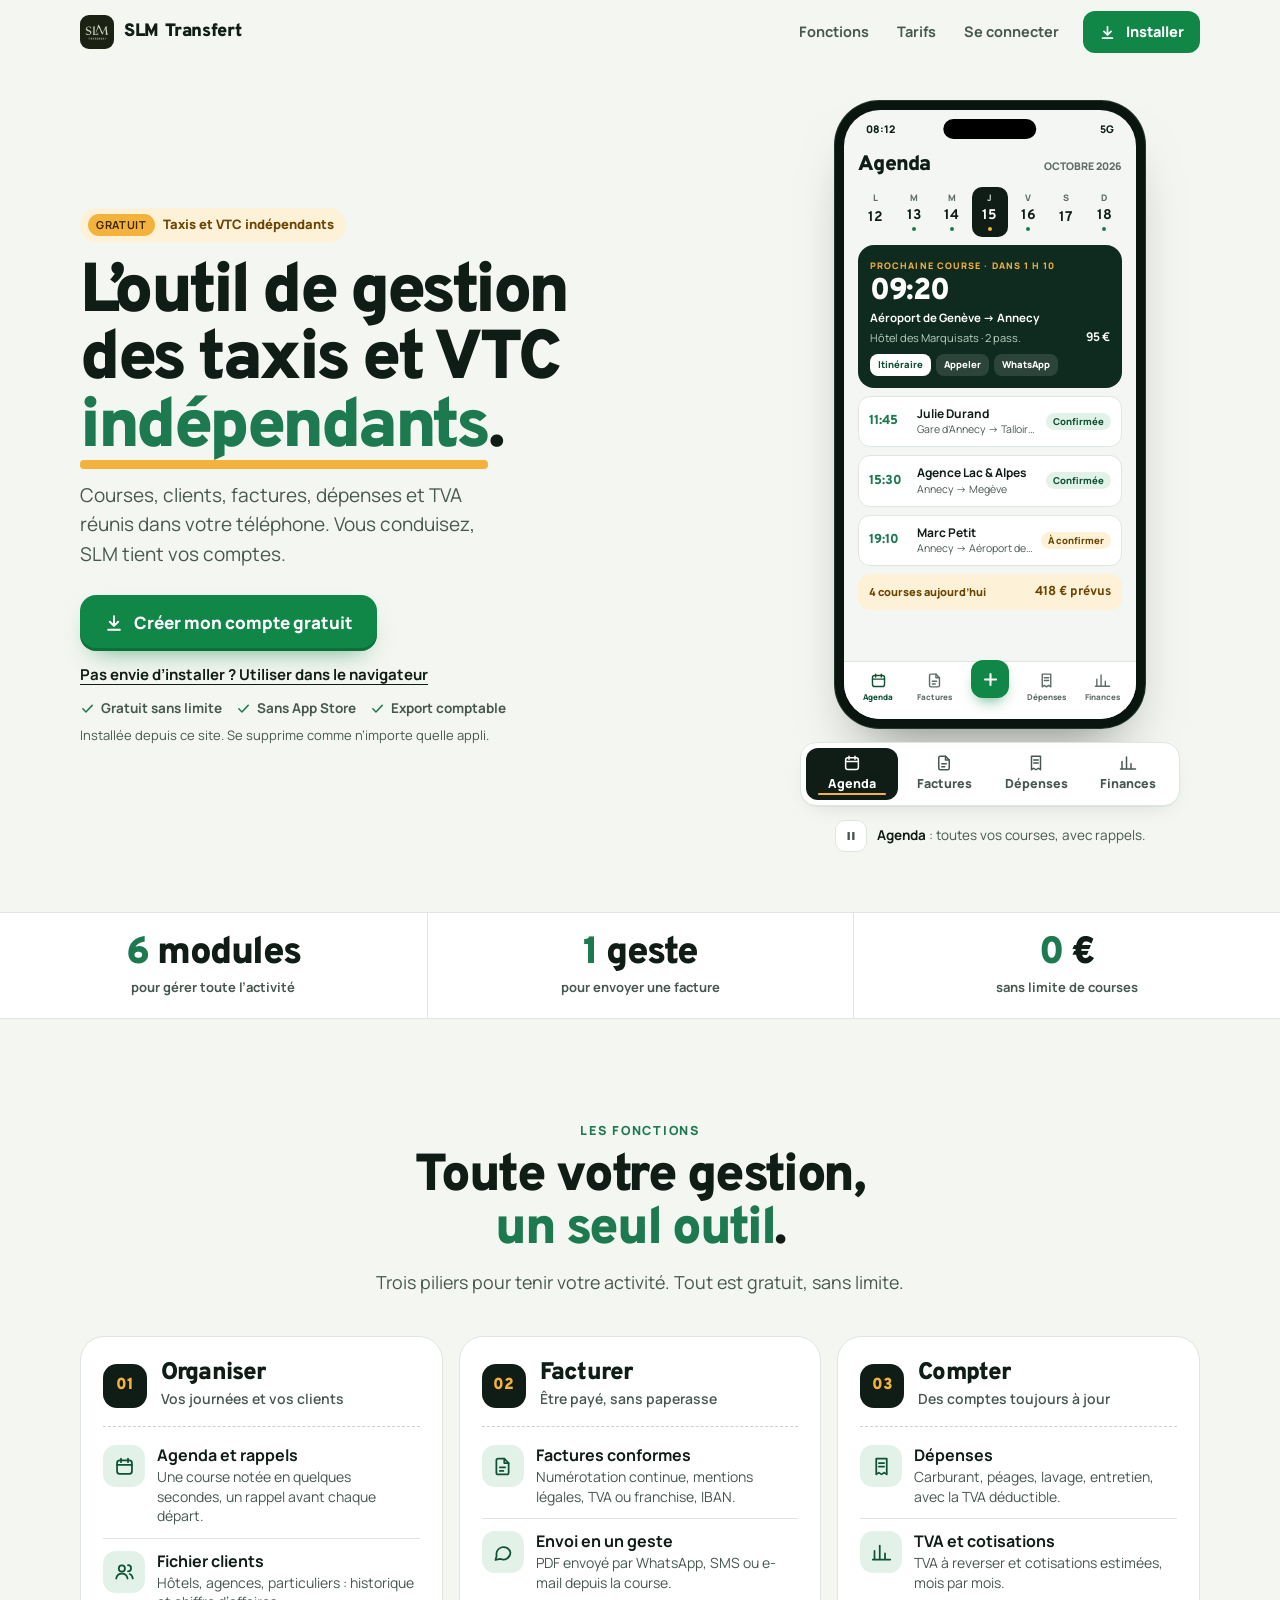
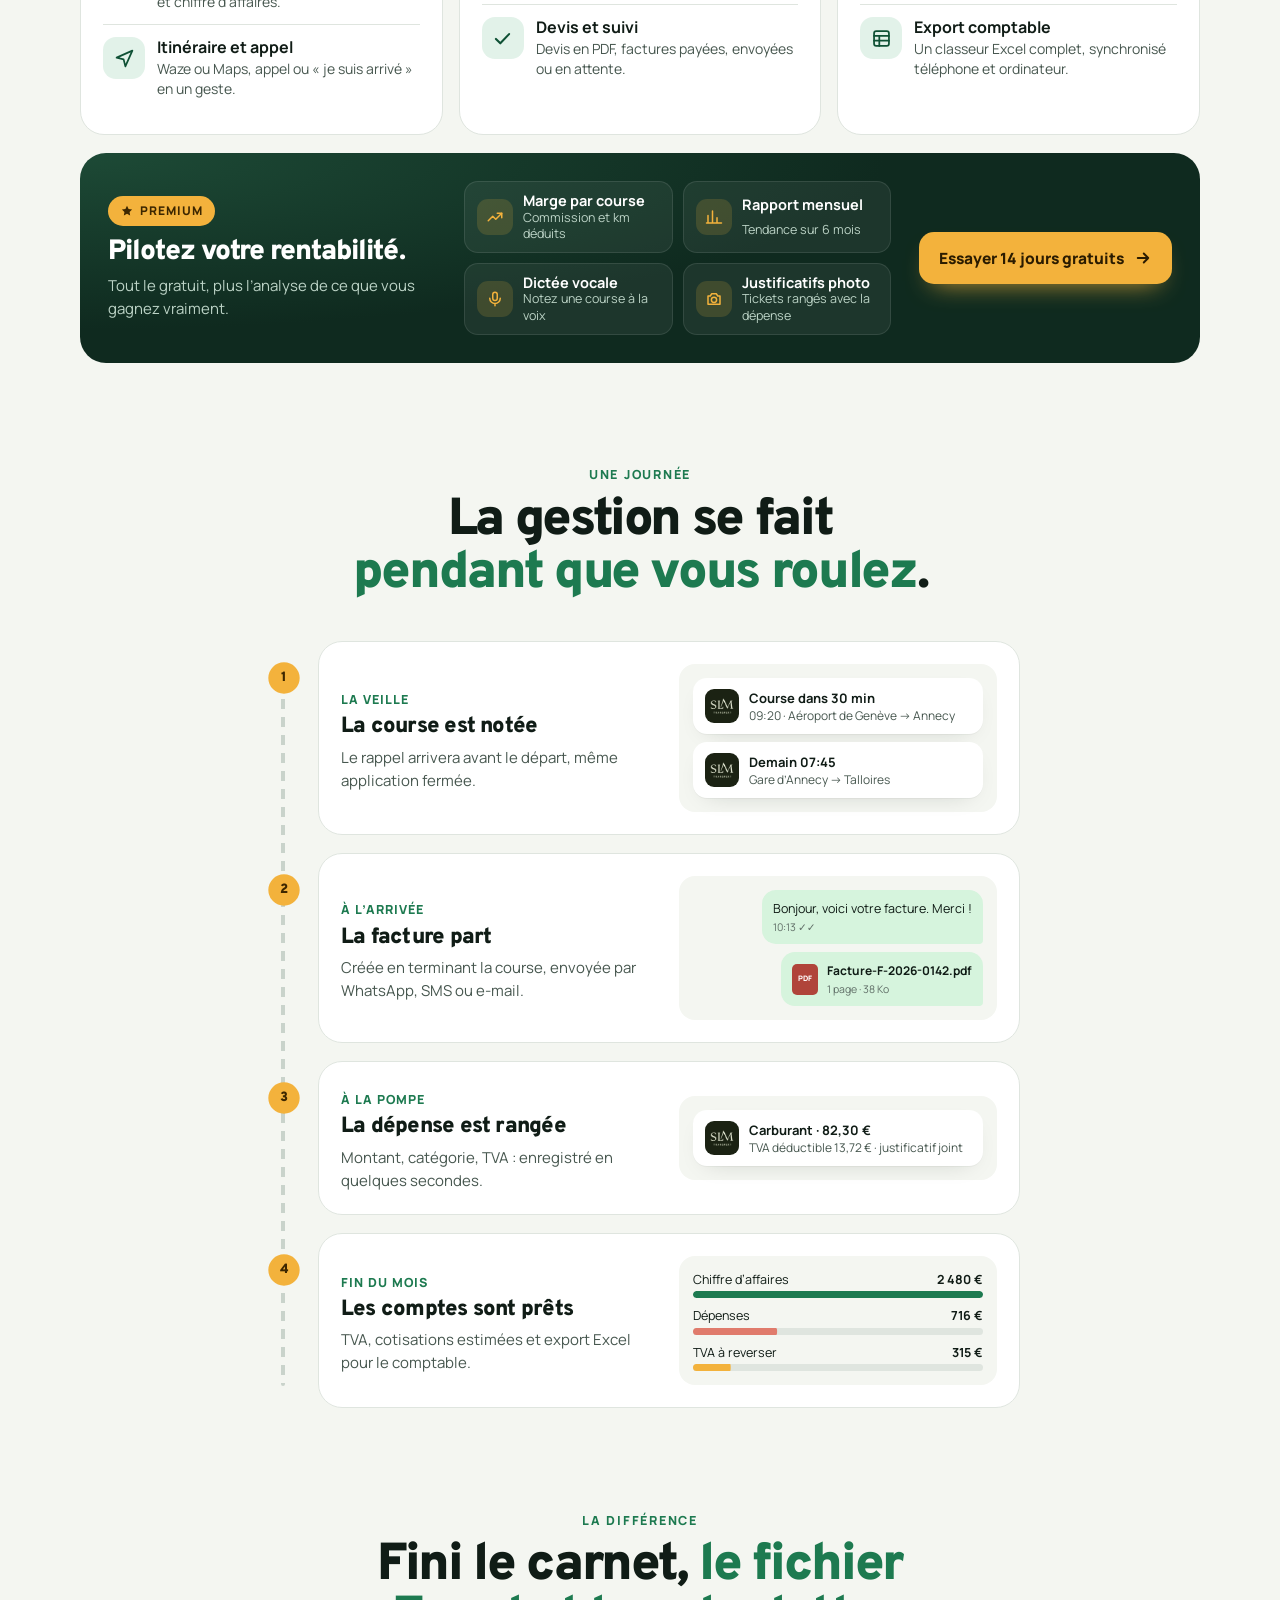
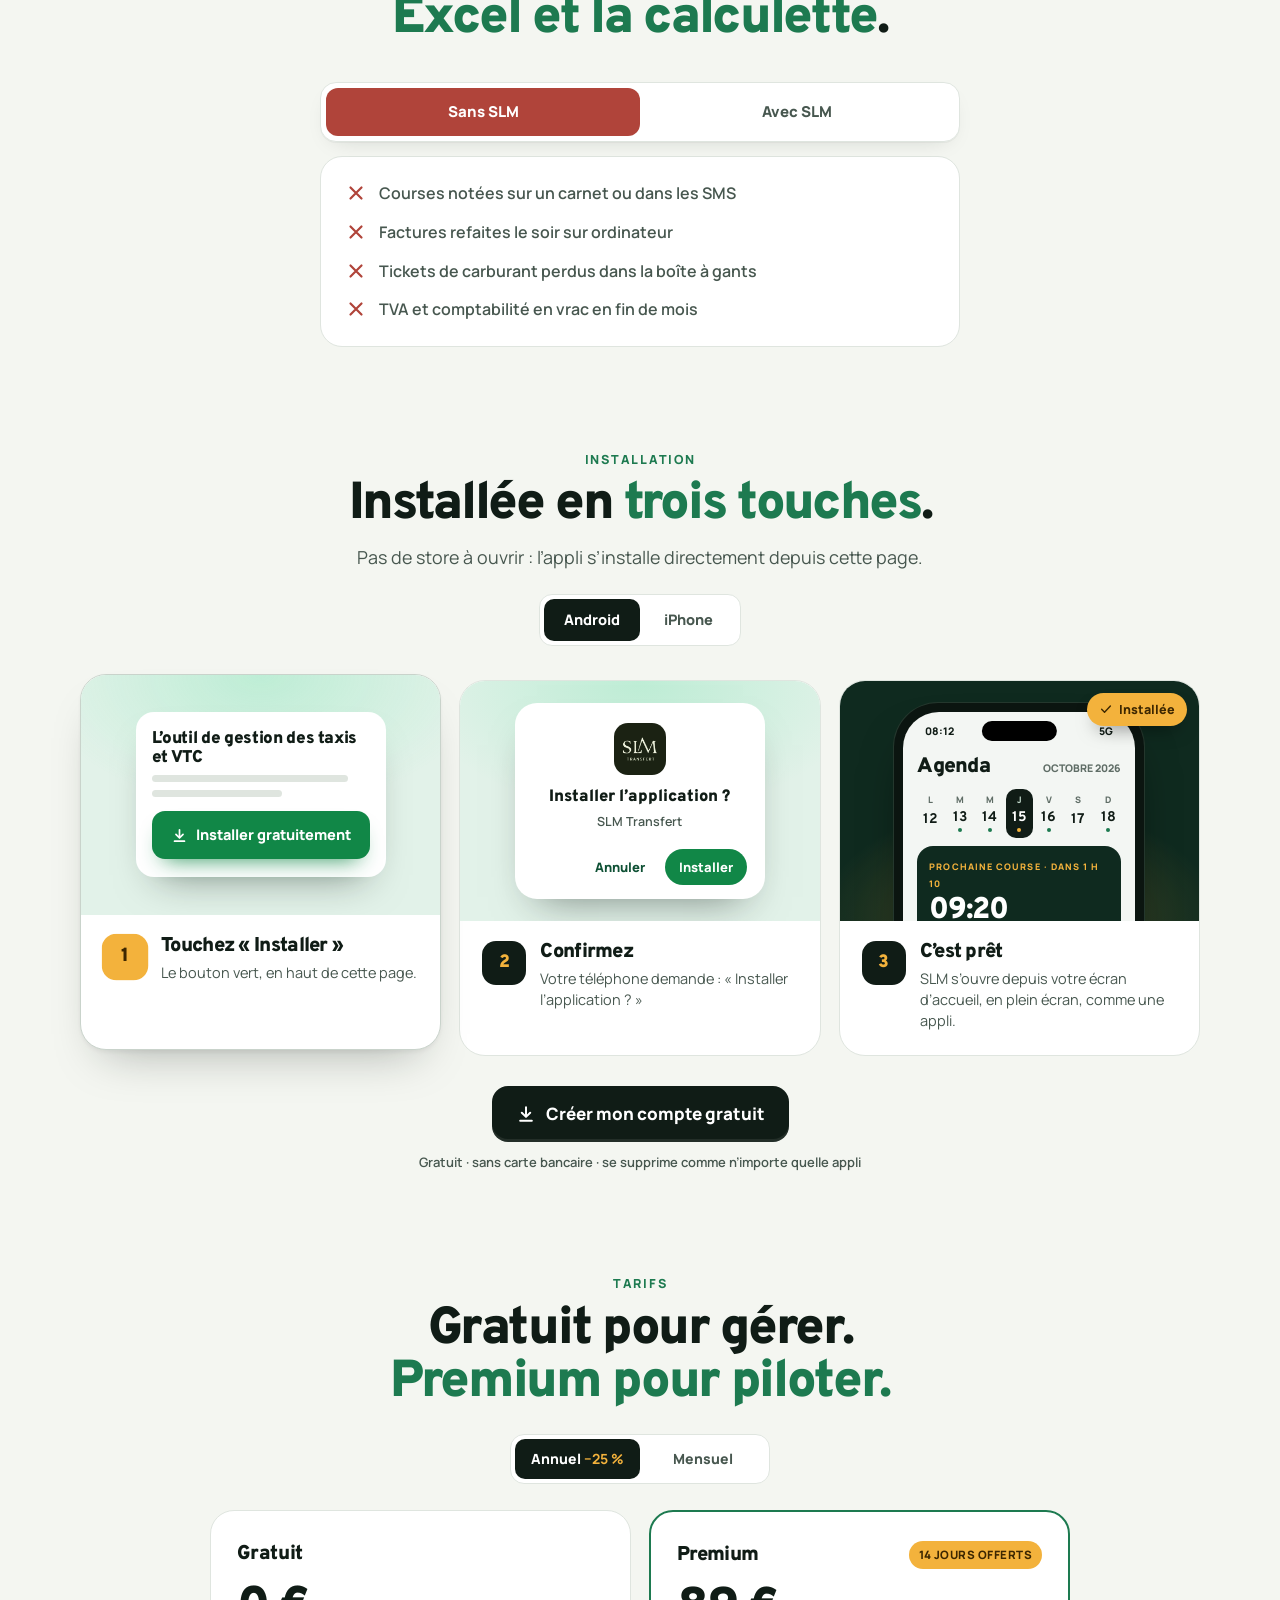
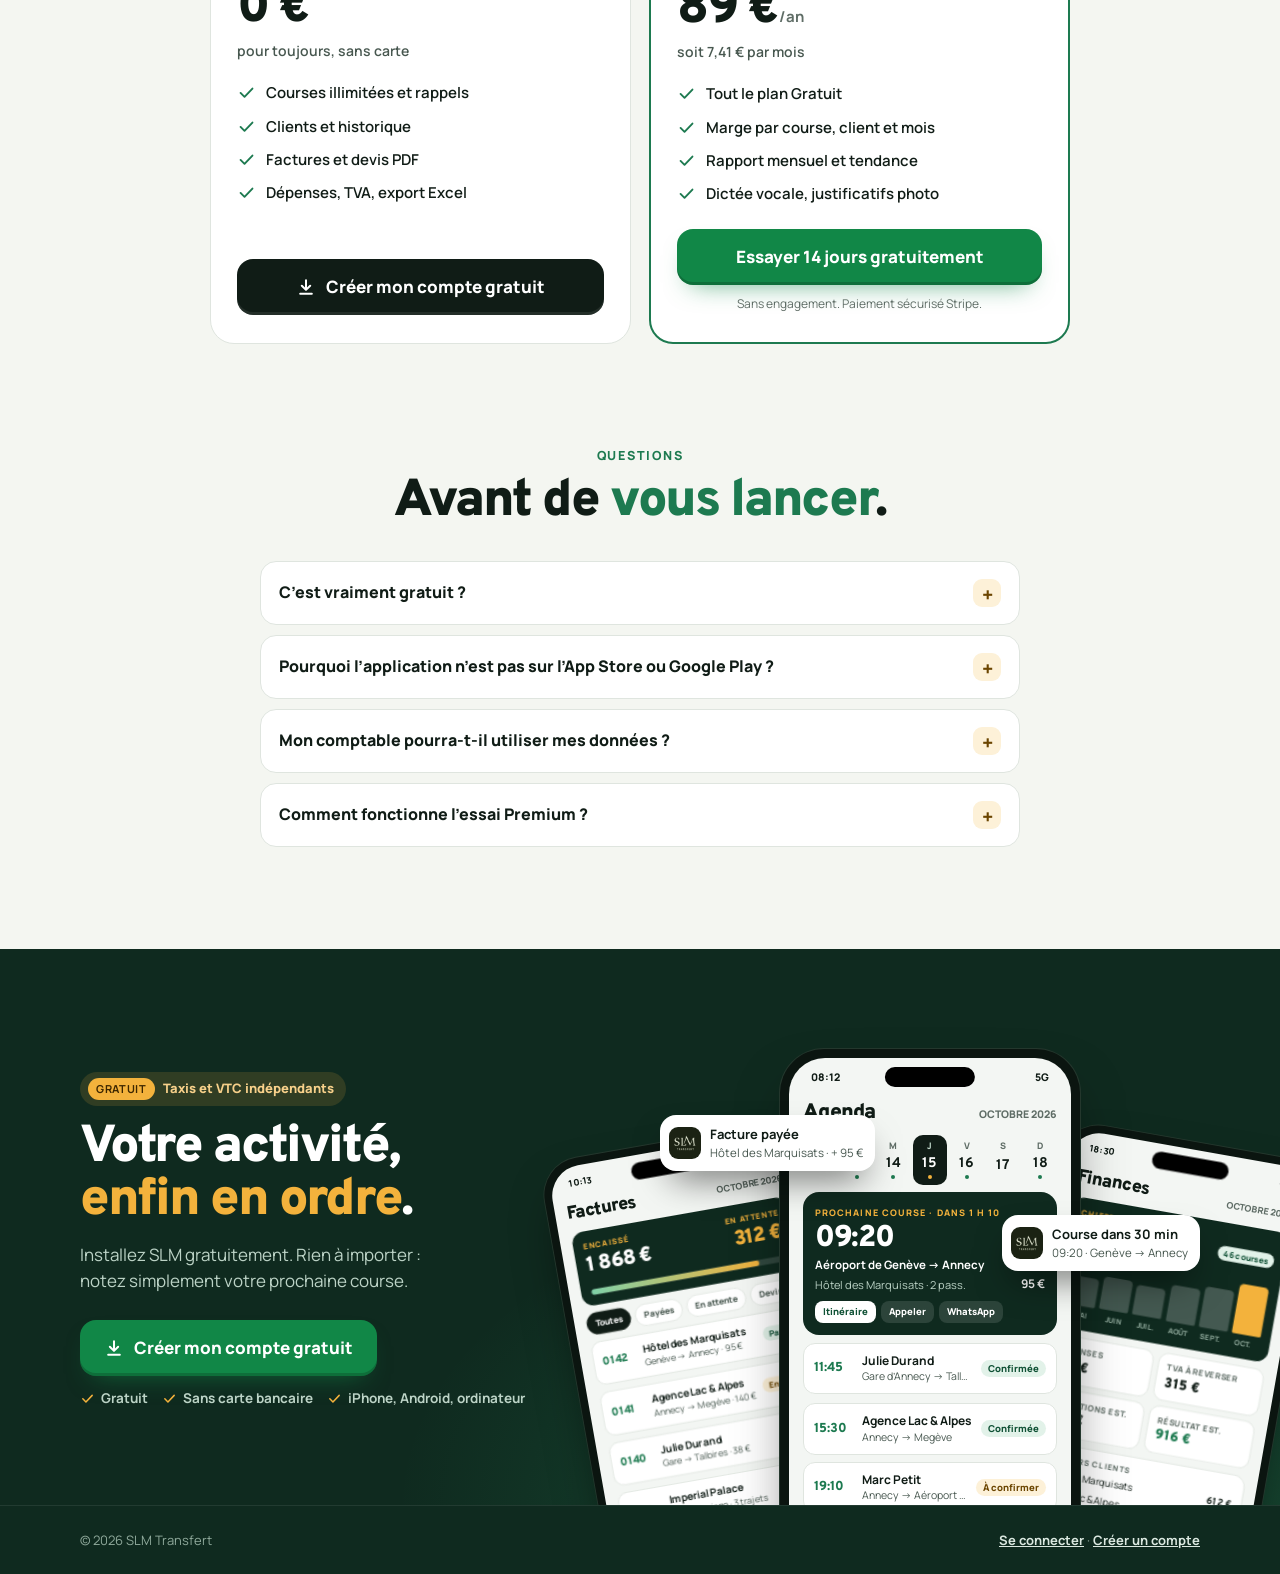
==== commit 5dea4803: "Add files via upload" ====
--- a/landing.html
+++ b/landing.html
@@ -98,7 +98,7 @@
 .eyebrow{display:inline-flex;align-items:center;gap:8px;padding:6px 12px 6px 8px;border-radius:99px;background:var(--amber-soft);color:var(--amber-ink);font-weight:800;font-size:13px}
 .eyebrow b{display:inline-grid;place-items:center;height:22px;padding:0 8px;border-radius:99px;background:var(--amber);color:#3d2700;font-size:11px;letter-spacing:.06em}
 .hero h1{isolation:isolate;margin-top:18px;font-size:clamp(40px,5.4vw,70px);font-weight:900;line-height:.98;letter-spacing:-.05em}
-.hero h1 mark{background:none;color:var(--g);position:relative;white-space:nowrap}
+.hero h1 mark{background:none;color:var(--g);position:relative;white-space:normal;overflow-wrap:anywhere}
 .hero h1 mark::after{content:"";position:absolute;left:0;right:0;bottom:.04em;height:.14em;border-radius:4px;background:var(--amber);z-index:-1;transform-origin:left;transform:scaleX(var(--mk,1));transition:transform .9s var(--ease-out) .5s}
 .rv-on .hero h1 mark::after{--mk:0}
 .rv-on .hero.go h1 mark::after{--mk:1}
@@ -699,7 +699,7 @@
   <div class="wrap">
     <div class="c" data-rv><p class="kick">Installation</p><h2 class="h2">Installée en <em>trois touches</em>.</h2><p class="sub">Pas de store à ouvrir : l’appli s’installe directement depuis cette page.</p>
       <div class="os" role="group" aria-label="Votre téléphone" style="--o:0"><span class="thumb" aria-hidden="true"></span><button type="button" data-os="android" aria-pressed="true">Android</button><button type="button" data-os="ios" aria-pressed="false">iPhone</button></div></div>
-    <ol class="st-grid" id="steps3" data-os="android">
+    <ol class="st-grid" id="steps3" tabindex="0" aria-label="Les étapes pour utiliser SLM" data-os="android">
       <li class="st cur" data-rv style="--i:0">
         <div class="st-vis" aria-hidden="true">
           <div class="v-and mini-pg"><span class="mp-h">L’outil de gestion des taxis et VTC</span><span class="mp-l"></span><span class="mp-l s"></span><span class="mp-btn hit"><svg><use href="#i-dl"/></svg>Installer gratuitement<i class="tap"></i></span></div>
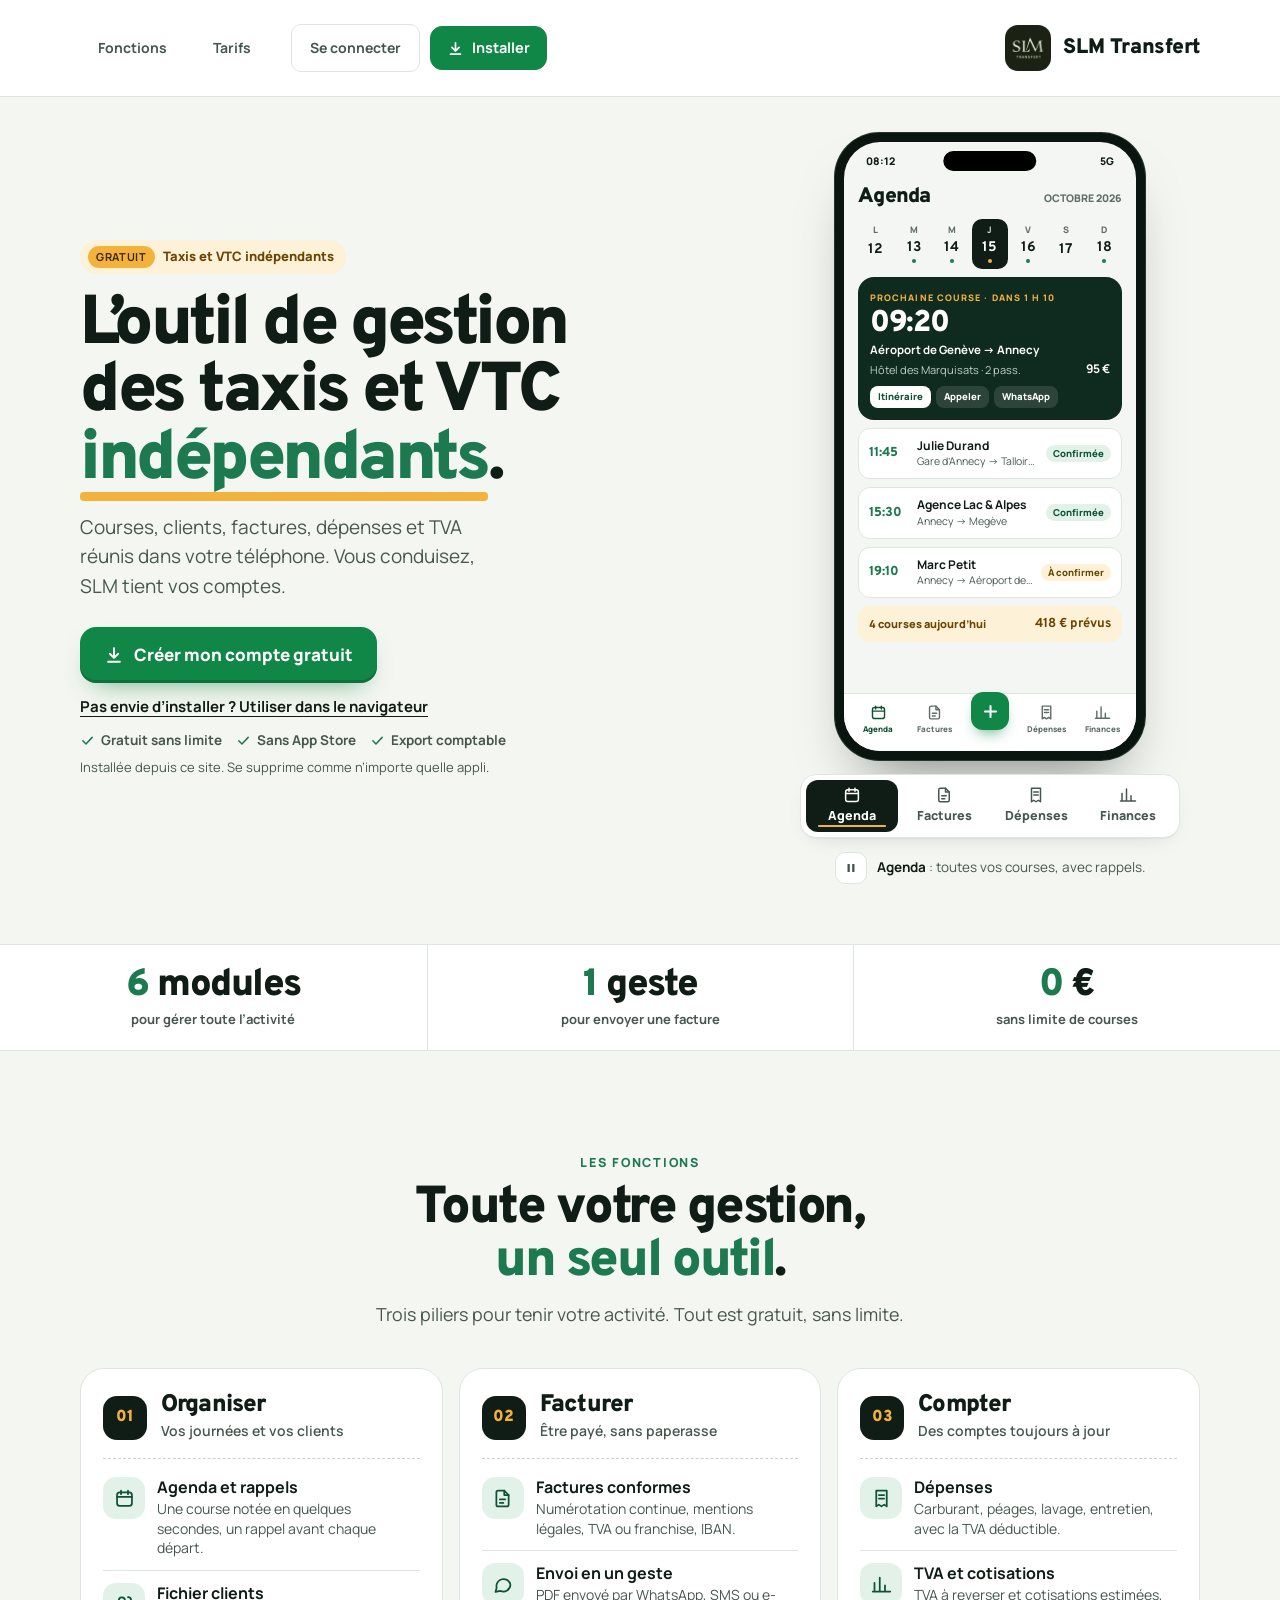
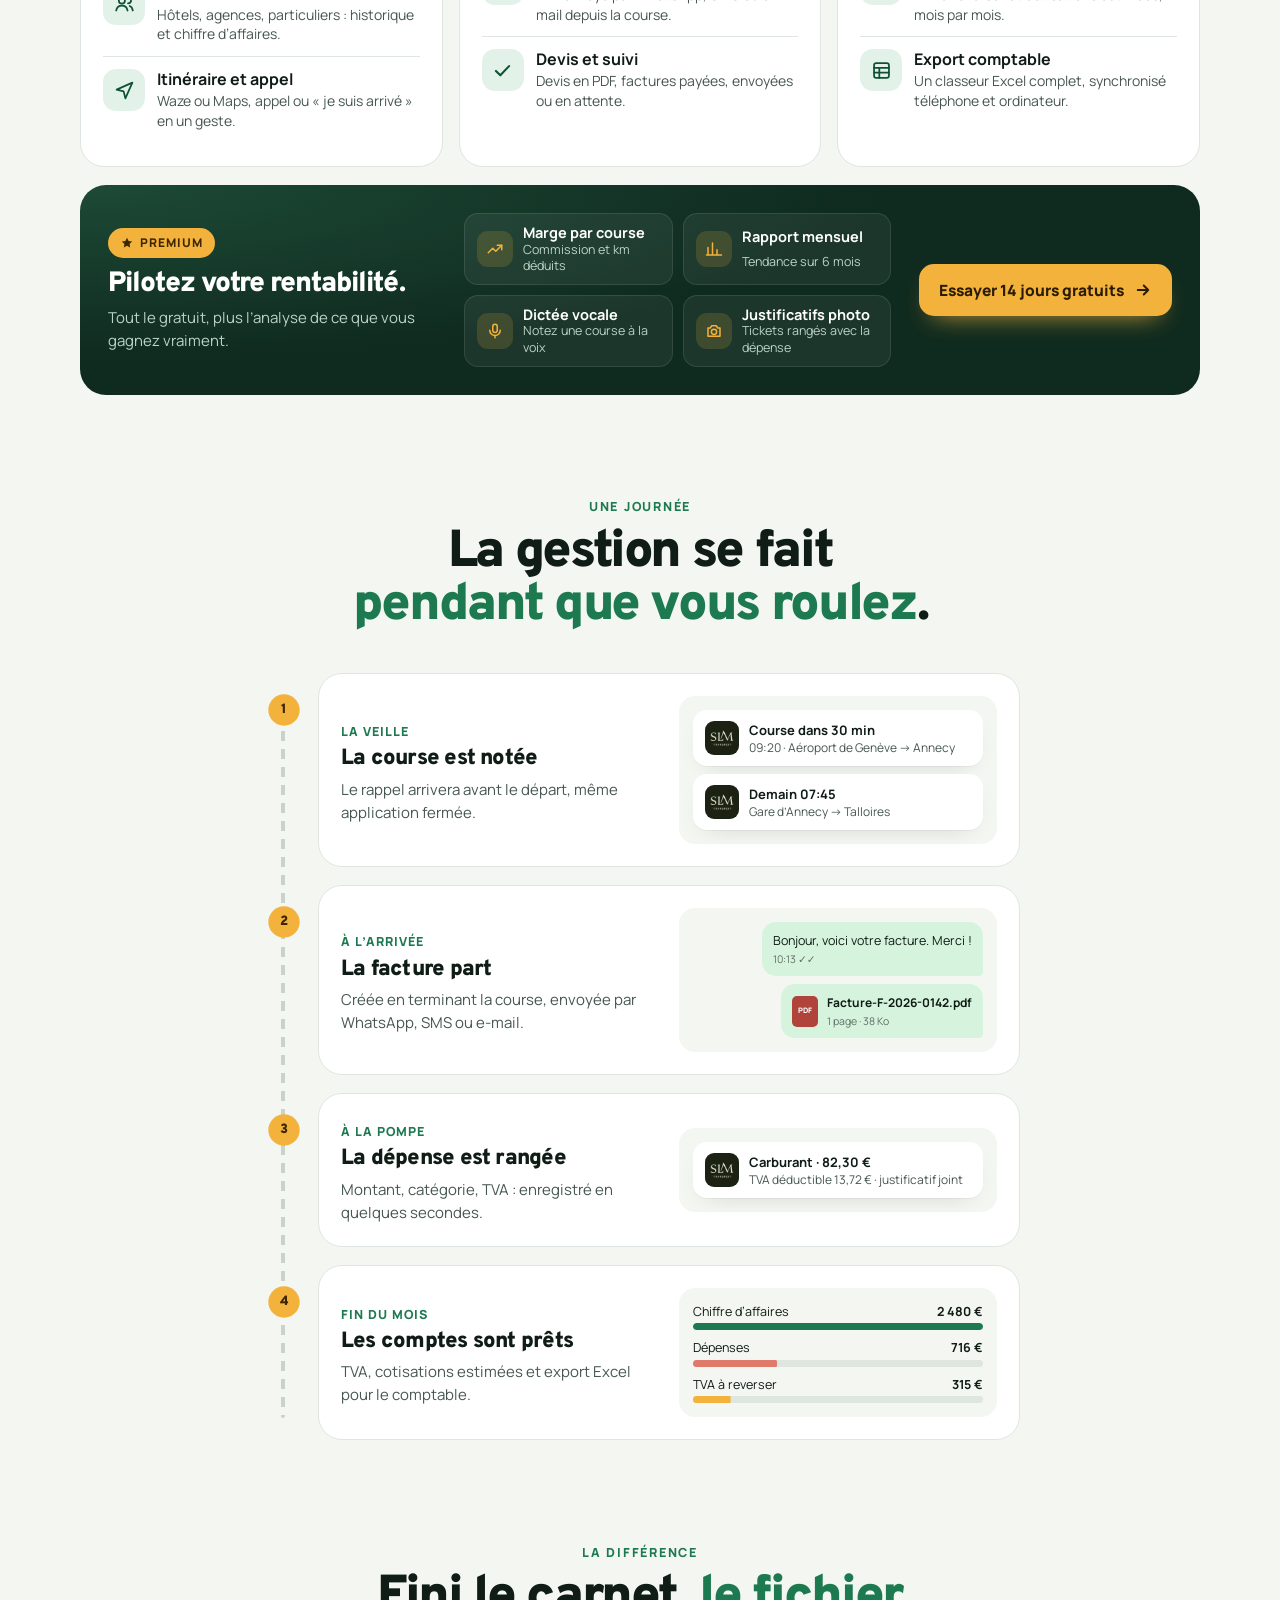
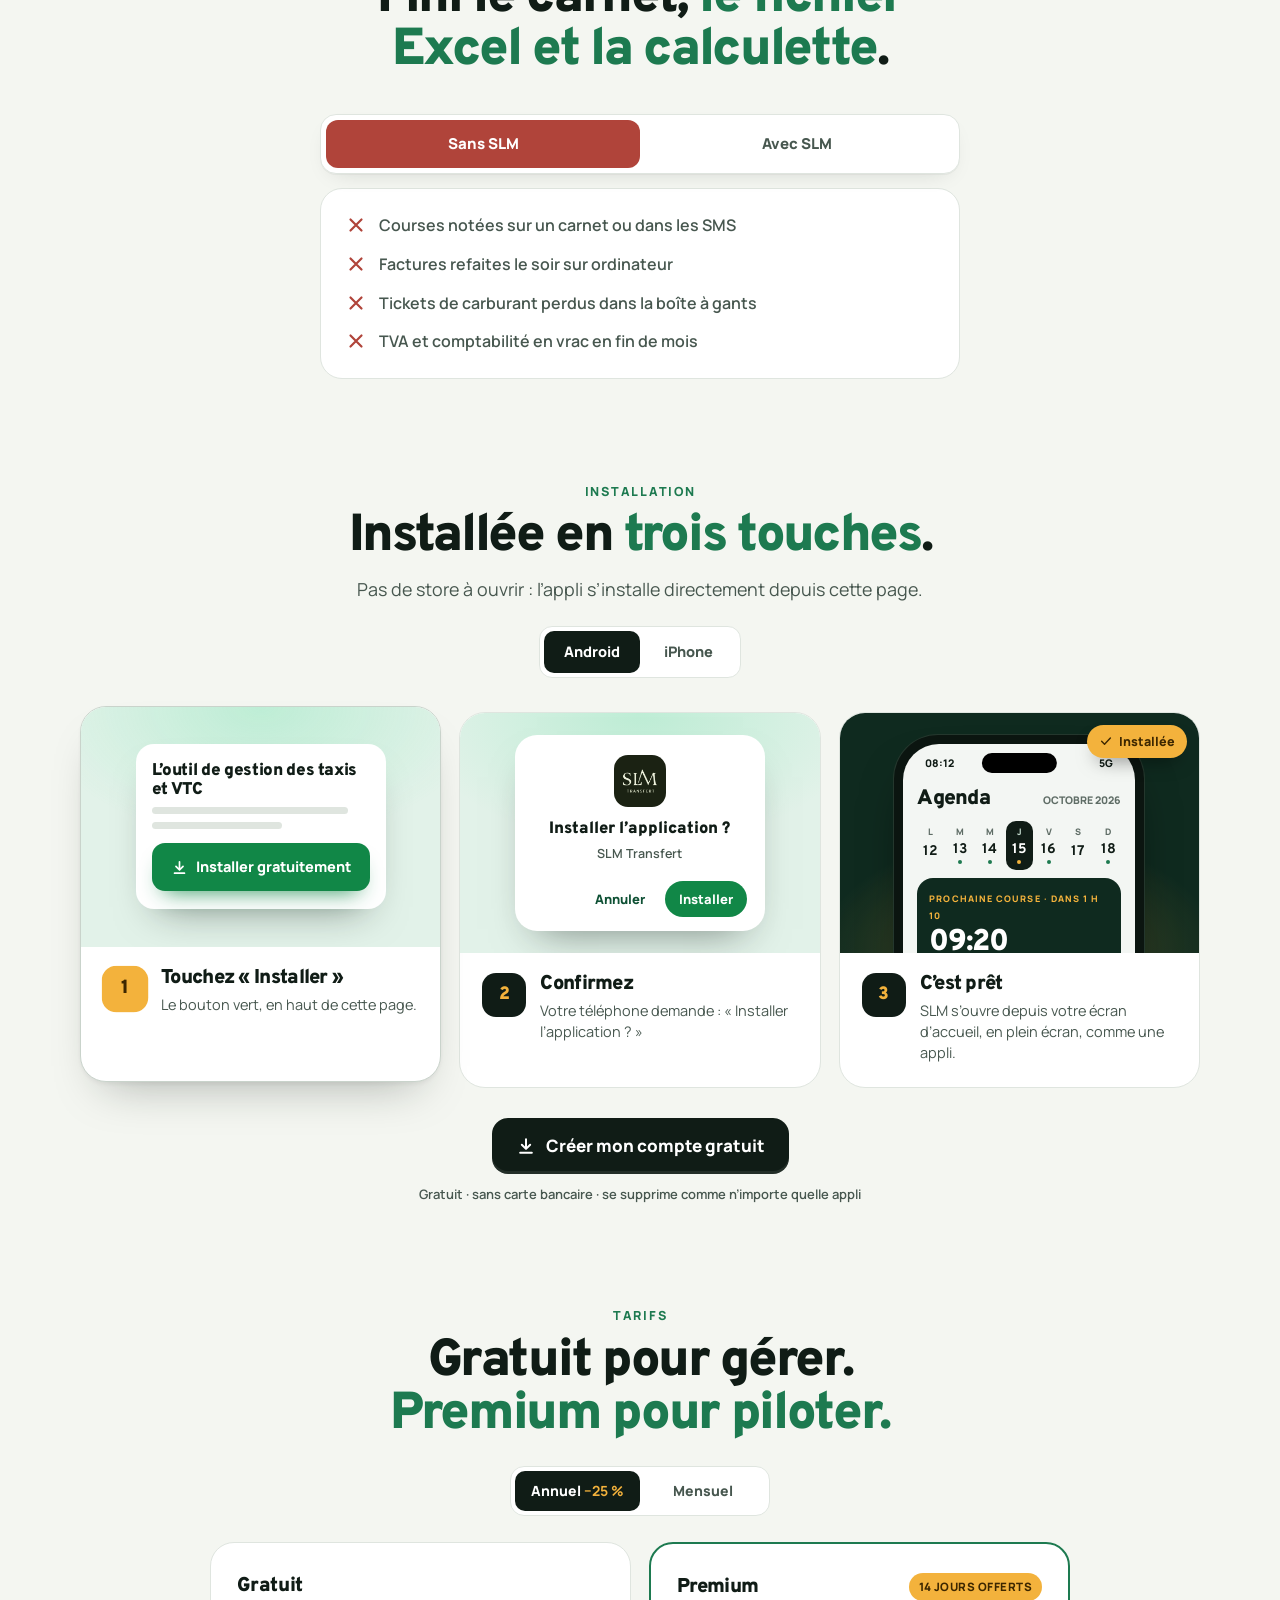
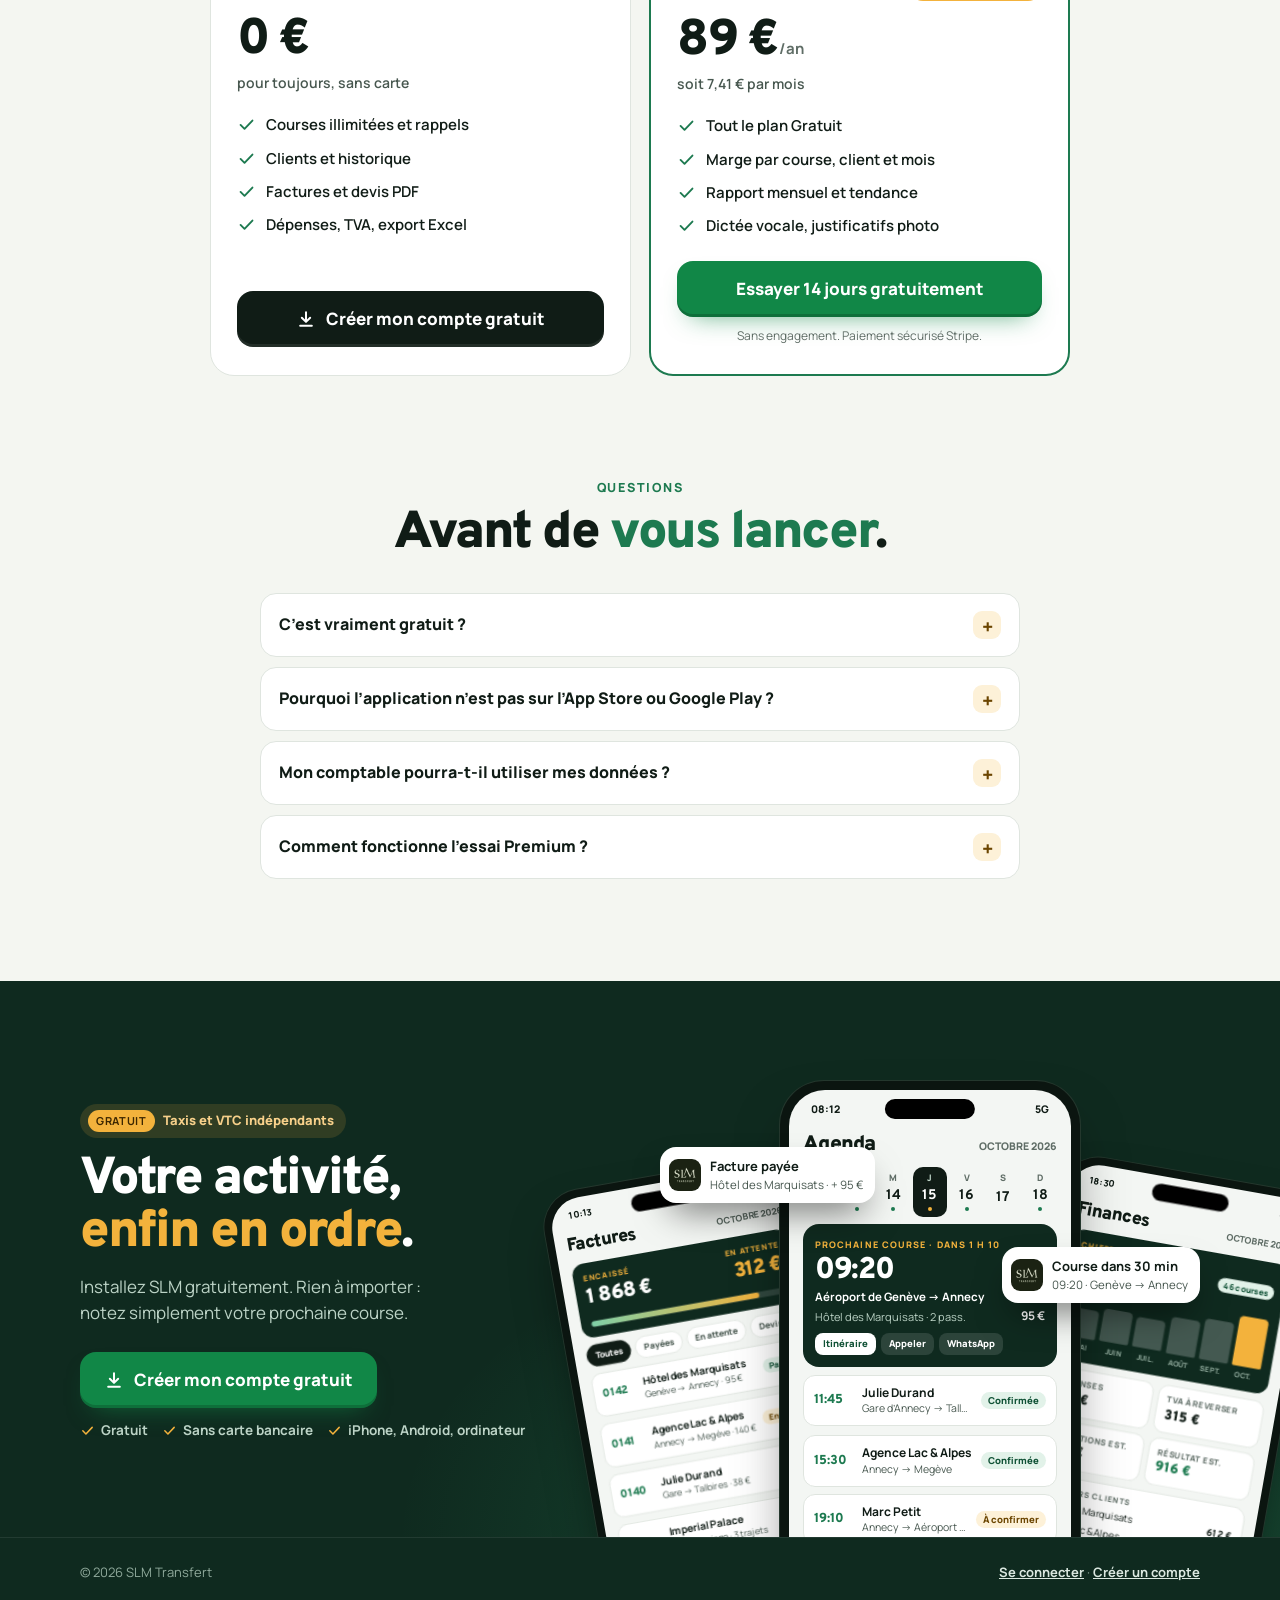
==== commit fa8fdd4c: "Add files via upload" ====
--- a/landing.html
+++ b/landing.html
@@ -507,6 +507,33 @@
 }
 @media (max-width:350px){.cta{padding:0 18px;font-size:16px}.top .cta span{display:none}.tab{font-size:10.5px}.tab svg{width:16px;height:16px}.dock small{display:none}}
 @media (prefers-reduced-motion:reduce){html{scroll-behavior:auto}*,*::before,*::after{animation:none!important;transition-duration:1ms!important;transition-delay:0s!important}}
+
+/* Navigation SLM : actions à gauche, marque à droite. */
+.top{background:var(--surface);border-bottom-color:var(--line)}
+.top .wrap{height:auto;min-height:96px;justify-content:space-between;gap:28px;padding-block:18px}
+.top nav{display:flex;align-items:center;gap:10px;min-width:0}
+.top nav a{display:inline-flex;align-items:center;justify-content:center;min-height:44px;padding:12px 18px;white-space:nowrap;font-size:14px}
+.top nav a:hover{background:var(--g-soft)}
+.top nav .nav-login{border:1px solid var(--line);margin-left:12px}
+.top nav .cta{min-height:44px;background:var(--cta);color:#fff;gap:8px;border:1px solid var(--cta)}
+.top nav .cta:hover{background:var(--cta-press);color:#fff}
+.top .brand{margin:0;flex-shrink:0;font-size:21px;gap:12px}
+.top .brand img{width:46px;height:46px;border-radius:13px}
+@media(max-width:800px){
+  .top .wrap{gap:16px;padding-block:14px}
+  .top nav{gap:6px}.top nav a{padding:10px 12px;font-size:13px}
+  .top nav .nav-login{margin-left:0}
+  .top .brand{font-size:17px;gap:8px}.top .brand img{width:38px;height:38px}
+}
+@media(max-width:640px){
+  .top .wrap{align-items:center;gap:10px;min-height:116px}
+  .top nav{display:grid;grid-template-columns:repeat(2,minmax(0,1fr));gap:6px;flex:1;max-width:290px}
+  .top nav a{min-height:44px;padding:9px 7px;font-size:12px}
+  .top nav .cta{padding:9px 7px;font-size:12px;gap:5px}
+  .top .brand{flex-direction:column;align-items:flex-end;gap:6px;font-size:12px;white-space:nowrap}
+  .top .brand img{width:36px;height:36px;border-radius:10px}
+}
+
 </style>
 </head>
 <body>
@@ -553,9 +580,12 @@
 
 <header class="top" id="hd">
   <div class="wrap">
-    <a class="brand" href="#top"><img src="icon-192.png" alt="" width="34" height="34">SLM Transfert</a>
-    <nav aria-label="Sections"><a href="#modules">Fonctions</a><a href="#tarifs">Tarifs</a><a href="index.html#login">Se connecter</a></nav>
-    <a class="cta" href="index.html#signup" data-install aria-label="Installer l’application"><svg aria-hidden="true"><use href="#i-dl"/></svg><span>Installer</span></a>
+    <nav aria-label="Navigation principale">
+      <a href="#modules">Fonctions</a><a href="#tarifs">Tarifs</a>
+      <a class="nav-login" href="index.html#login">Se connecter</a>
+      <a class="cta" href="index.html#signup" data-install aria-label="Installer l’application"><svg aria-hidden="true"><use href="#i-dl"/></svg><span>Installer</span></a>
+    </nav>
+    <a class="brand" href="#top" aria-label="SLM Transfert, accueil"><img src="icon-192.png" alt="" width="46" height="46"><span>SLM Transfert</span></a>
   </div>
 </header>
 
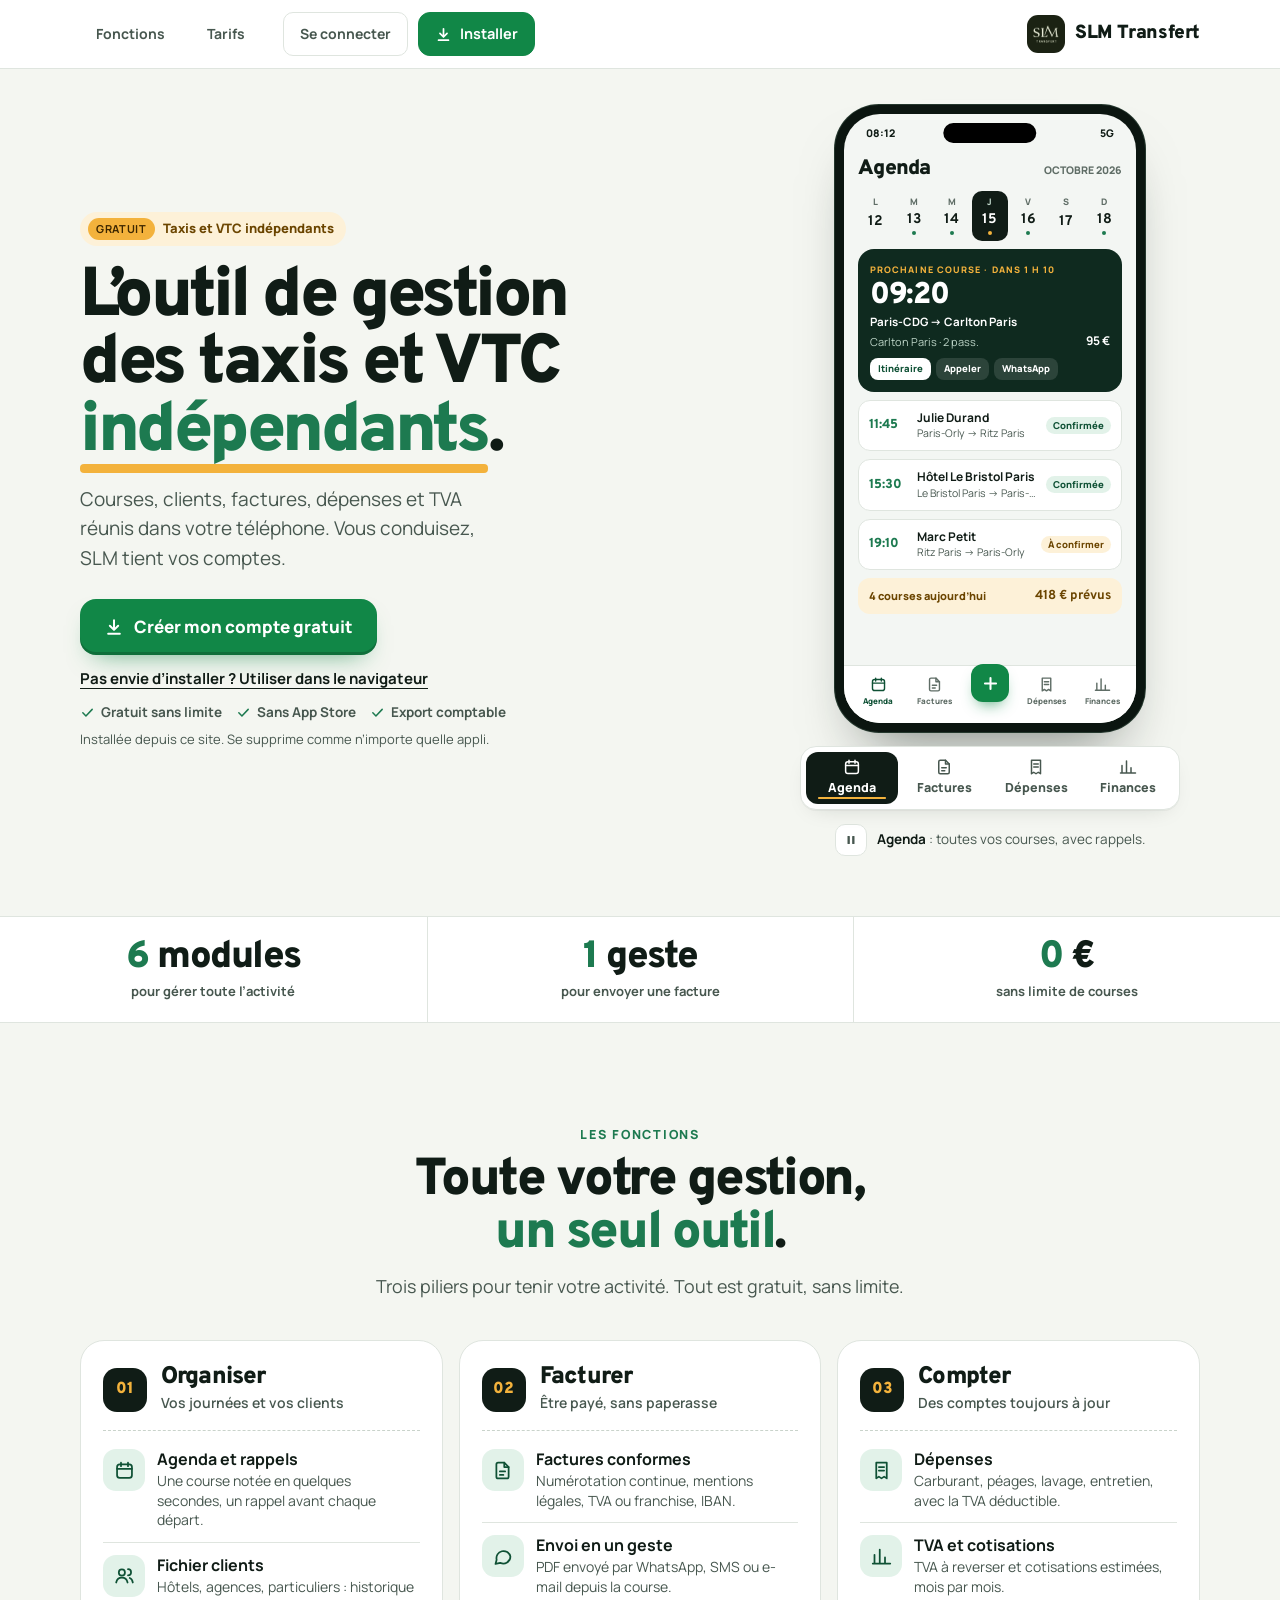
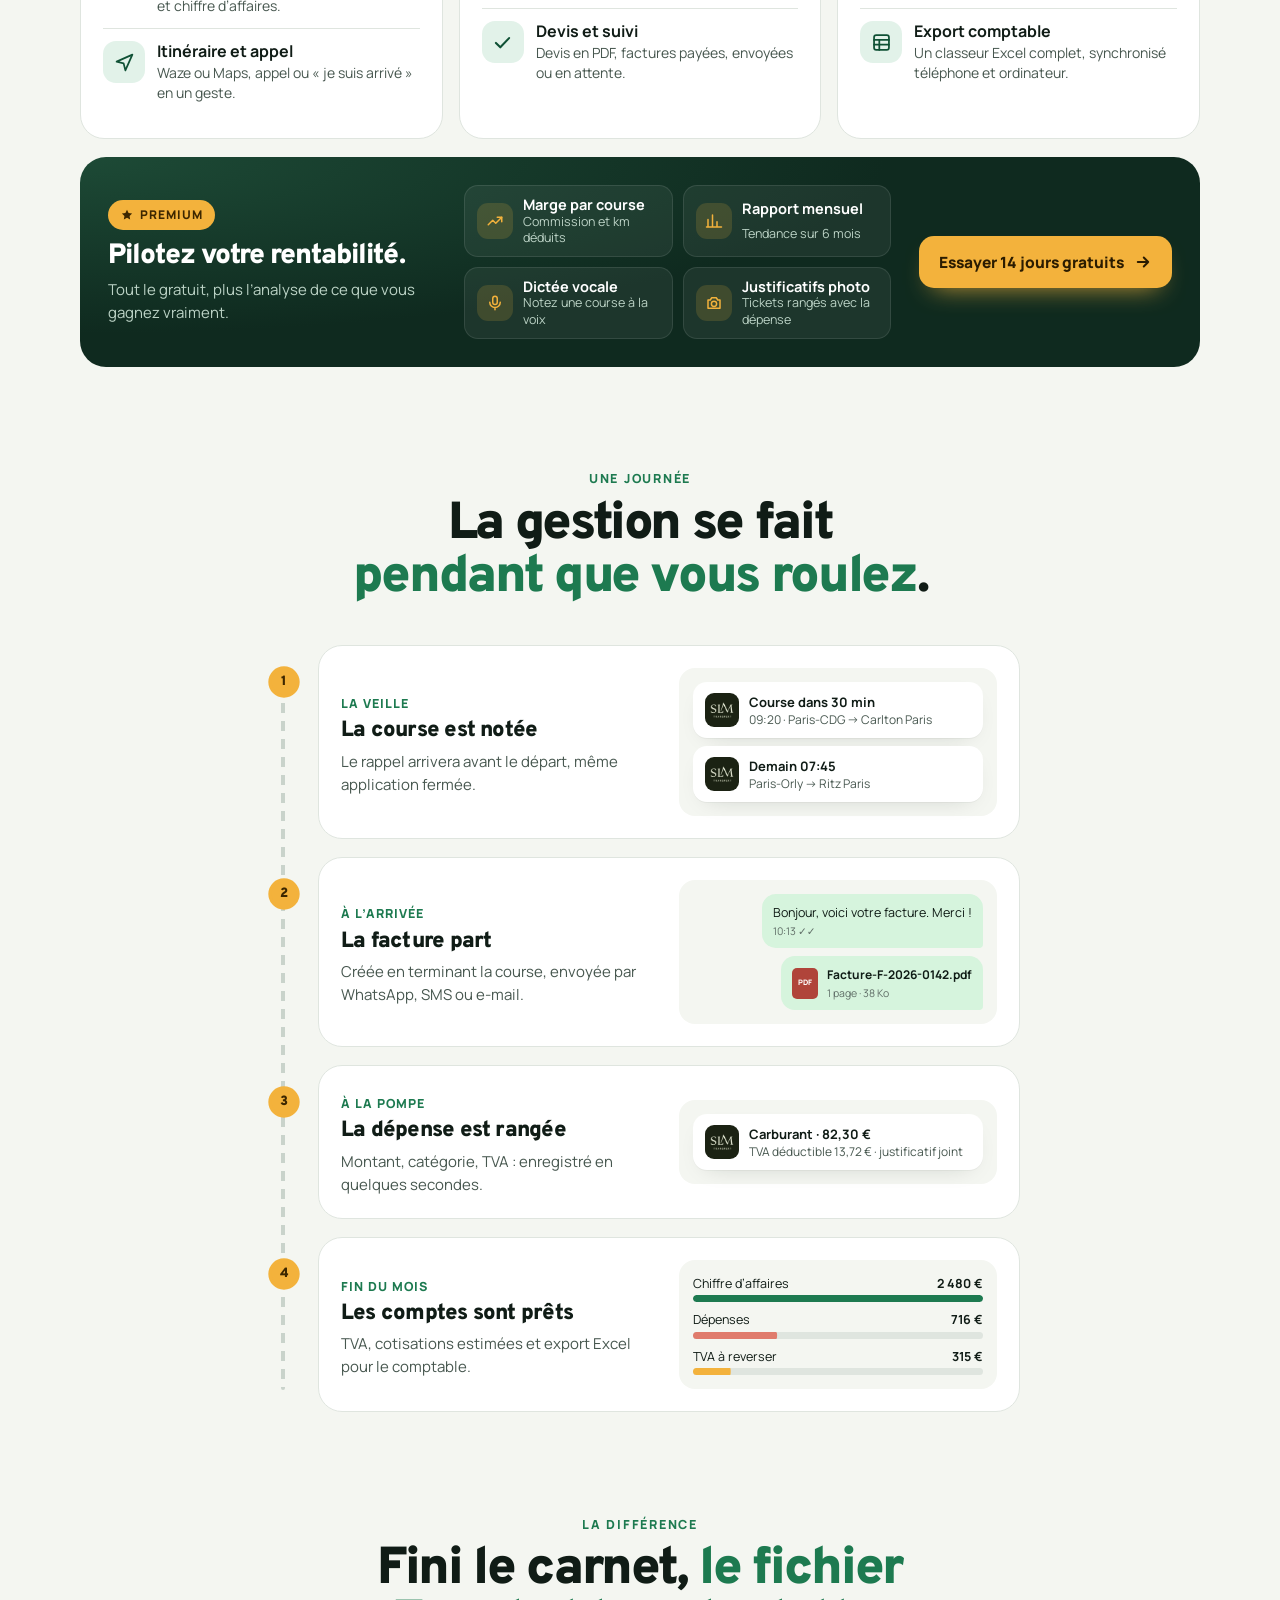
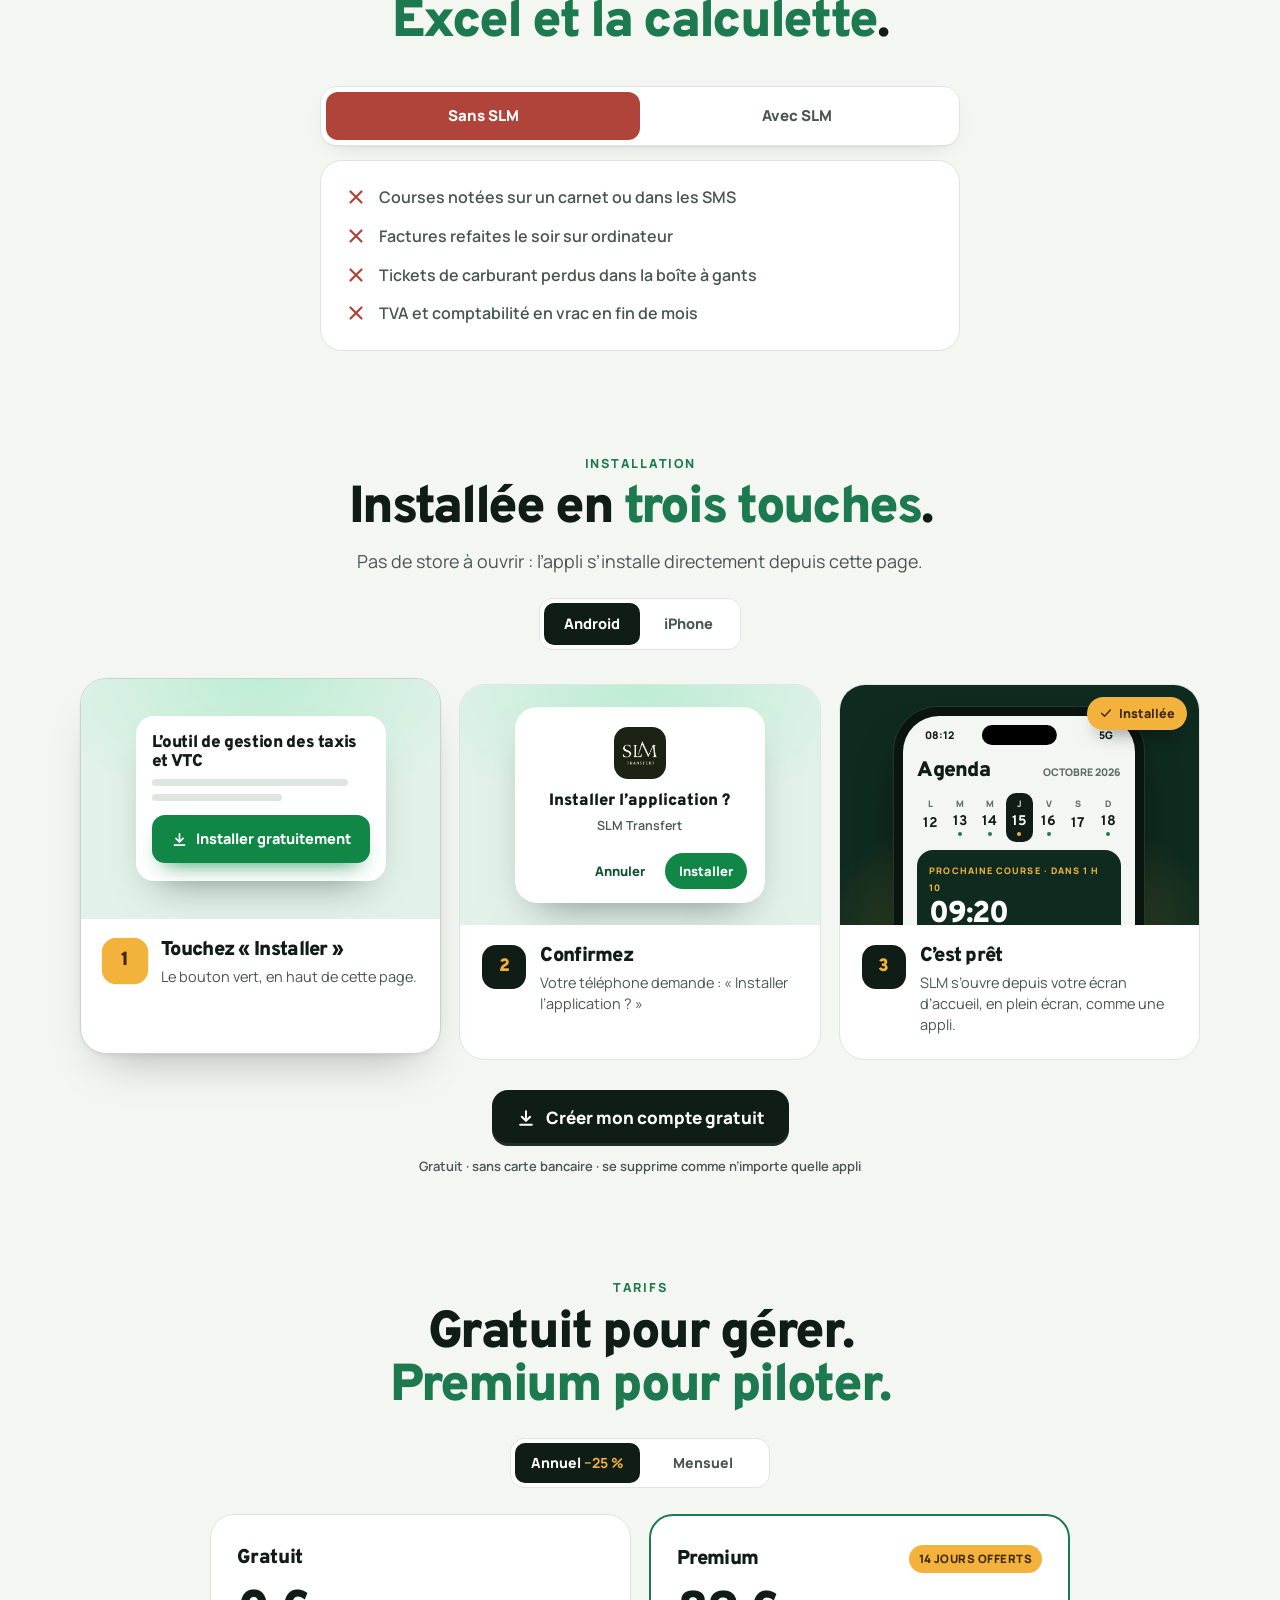
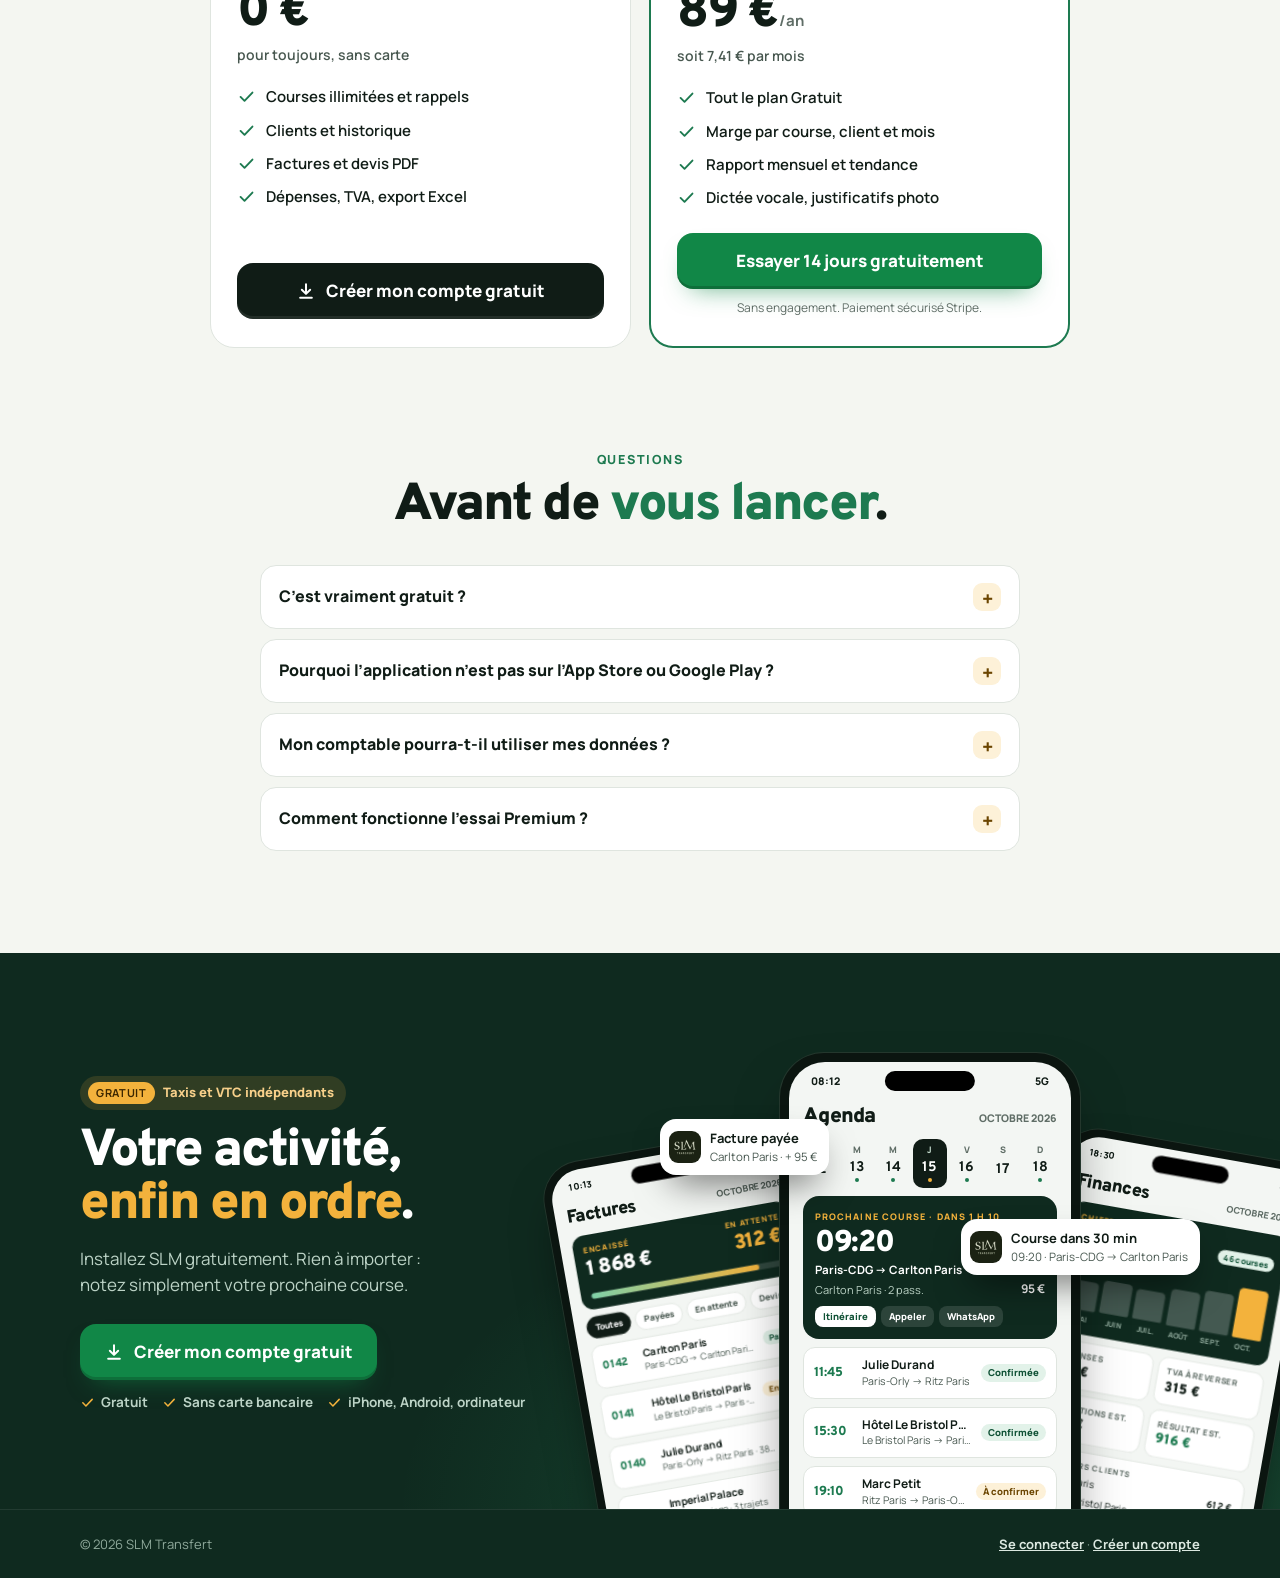
==== commit 32402f4c: "Add files via upload" ====
--- a/landing.html
+++ b/landing.html
@@ -508,30 +508,31 @@
 @media (max-width:350px){.cta{padding:0 18px;font-size:16px}.top .cta span{display:none}.tab{font-size:10.5px}.tab svg{width:16px;height:16px}.dock small{display:none}}
 @media (prefers-reduced-motion:reduce){html{scroll-behavior:auto}*,*::before,*::after{animation:none!important;transition-duration:1ms!important;transition-delay:0s!important}}
 
-/* Navigation SLM : actions à gauche, marque à droite. */
+/* Navigation compacte : liens à gauche et marque à droite. */
 .top{background:var(--surface);border-bottom-color:var(--line)}
-.top .wrap{height:auto;min-height:96px;justify-content:space-between;gap:28px;padding-block:18px}
+.top .wrap{height:auto;min-height:68px;justify-content:space-between;gap:24px;padding-block:10px;position:relative}
 .top nav{display:flex;align-items:center;gap:10px;min-width:0}
-.top nav a{display:inline-flex;align-items:center;justify-content:center;min-height:44px;padding:12px 18px;white-space:nowrap;font-size:14px}
+.top nav a{display:inline-flex;align-items:center;justify-content:center;min-height:44px;padding:10px 16px;white-space:nowrap;font-size:14px;line-height:1.4}
 .top nav a:hover{background:var(--g-soft)}
 .top nav .nav-login{border:1px solid var(--line);margin-left:12px}
 .top nav .cta{min-height:44px;background:var(--cta);color:#fff;gap:8px;border:1px solid var(--cta)}
 .top nav .cta:hover{background:var(--cta-press);color:#fff}
-.top .brand{margin:0;flex-shrink:0;font-size:21px;gap:12px}
-.top .brand img{width:46px;height:46px;border-radius:13px}
-@media(max-width:800px){
-  .top .wrap{gap:16px;padding-block:14px}
-  .top nav{gap:6px}.top nav a{padding:10px 12px;font-size:13px}
-  .top nav .nav-login{margin-left:0}
-  .top .brand{font-size:17px;gap:8px}.top .brand img{width:38px;height:38px}
-}
-@media(max-width:640px){
-  .top .wrap{align-items:center;gap:10px;min-height:116px}
-  .top nav{display:grid;grid-template-columns:repeat(2,minmax(0,1fr));gap:6px;flex:1;max-width:290px}
-  .top nav a{min-height:44px;padding:9px 7px;font-size:12px}
-  .top nav .cta{padding:9px 7px;font-size:12px;gap:5px}
-  .top .brand{flex-direction:column;align-items:flex-end;gap:6px;font-size:12px;white-space:nowrap}
-  .top .brand img{width:36px;height:36px;border-radius:10px}
+.top nav .cta span{display:inline}
+.top .brand{margin:0;flex-shrink:0;font-size:19px;gap:10px;white-space:nowrap}
+.top .brand img{width:38px;height:38px;border-radius:11px}
+.top .nav-toggle{display:none}
+@media(max-width:760px){
+ .top .wrap{min-height:64px;padding-block:10px;gap:12px}
+ .top .brand{font-size:16px;gap:9px;margin-left:auto}
+ .top .brand img{width:34px;height:34px;border-radius:10px}
+ .top .nav-toggle{display:inline-flex;align-items:center;gap:9px;min-height:44px;padding:0 13px;border:1px solid var(--line);border-radius:10px;background:var(--surface);color:var(--ink);font:700 14px var(--f-u);cursor:pointer}
+ .top .nav-toggle svg{width:18px;height:18px}
+ .top nav{display:none;position:absolute;top:calc(100% + 8px);left:0;right:0;max-height:calc(100dvh - 100px - env(safe-area-inset-top,0px));overflow:auto;padding:10px;border:1px solid var(--line);border-radius:14px;background:var(--surface);box-shadow:0 12px 26px #0f2a1f20;gap:5px}
+ .top nav.is-open{display:flex;flex-direction:column;align-items:stretch}
+ .top nav a{min-height:46px;padding:12px 14px;justify-content:flex-start;font-size:14px}
+ .top nav .nav-login{margin:5px 0 0}
+ .top nav .cta{justify-content:center;padding:12px 14px;font-size:14px}
+ .top .nav-toggle:focus-visible{outline:3px solid var(--g);outline-offset:3px}
 }
 
 </style>
@@ -580,14 +581,30 @@
 
 <header class="top" id="hd">
   <div class="wrap">
-    <nav aria-label="Navigation principale">
+    <button class="nav-toggle" type="button" aria-expanded="false" aria-controls="landing-navigation"><svg aria-hidden="true" viewBox="0 0 24 24" fill="none" stroke="currentColor" stroke-width="2"><path d="M4 6h16M4 12h16M4 18h16"/></svg>Menu</button>
+    <nav id="landing-navigation" aria-label="Navigation principale">
       <a href="#modules">Fonctions</a><a href="#tarifs">Tarifs</a>
       <a class="nav-login" href="index.html#login">Se connecter</a>
       <a class="cta" href="index.html#signup" data-install aria-label="Installer l’application"><svg aria-hidden="true"><use href="#i-dl"/></svg><span>Installer</span></a>
     </nav>
-    <a class="brand" href="#top" aria-label="SLM Transfert, accueil"><img src="icon-192.png" alt="" width="46" height="46"><span>SLM Transfert</span></a>
+    <a class="brand" href="#top" aria-label="SLM Transfert, accueil"><img src="icon-192.png" alt="" width="38" height="38"><span>SLM Transfert</span></a>
   </div>
 </header>
+
+<script>
+/* Menu mobile indépendant des animations et de l’installation. */
+(()=>{
+ const button=document.querySelector('.nav-toggle'),nav=document.getElementById('landing-navigation');
+ const mobile=matchMedia('(max-width:760px)');
+ function close(focus=false){nav.classList.remove('is-open');button.setAttribute('aria-expanded','false');if(focus&&mobile.matches)button.focus()}
+ button.addEventListener('click',()=>{const open=button.getAttribute('aria-expanded')!=='true';button.setAttribute('aria-expanded',String(open));nav.classList.toggle('is-open',open)});
+ document.addEventListener('keydown',e=>{if(e.key==='Escape'&&button.getAttribute('aria-expanded')==='true'){e.preventDefault();close(true)}});
+ document.addEventListener('click',e=>{if(!nav.contains(e.target)&&!button.contains(e.target))close()});
+ nav.addEventListener('focusout',()=>{setTimeout(()=>{if(!nav.contains(document.activeElement)&&document.activeElement!==button)close()},0)});
+ nav.querySelectorAll('a').forEach(a=>a.addEventListener('click',()=>close(true)));
+ mobile.addEventListener('change',()=>{const focused=document.activeElement;if(mobile.matches&&nav.contains(focused))close(true);else{close();if(!mobile.matches&&focused===button)nav.querySelector('a').focus()}});
+})();
+</script>
 
 <main id="top">
 <!-- ═══ Premier écran : l’outil de gestion, en visite guidée ═══ -->
@@ -610,10 +627,10 @@
         <div class="scr on" id="p-agenda" role="tabpanel" aria-labelledby="t-agenda">
           <div class="s-h"><b>Agenda</b><small>OCTOBRE 2026</small></div>
           <div class="wk" style="--n:0"><span>L<b>12</b></span><span>M<b>13</b><i></i></span><span>M<b>14</b><i></i></span><span class="on">J<b>15</b><i></i></span><span>V<b>16</b><i></i></span><span>S<b>17</b></span><span>D<b>18</b><i></i></span></div>
-          <div class="s-next" style="--n:1"><small>PROCHAINE COURSE · DANS 1 H 10</small><div class="tm">09:20</div><div class="rt">Aéroport de Genève → Annecy</div><div class="s-row" style="margin-top:3px"><span style="font-size:11px;color:#bcd3c6">Hôtel des Marquisats · 2 pass.</span><b>95 €</b></div><div class="s-pills"><span class="w">Itinéraire</span><span>Appeler</span><span>WhatsApp</span></div></div>
-          <div class="s-li" style="--n:2"><b class="t">11:45</b><span><b>Julie Durand</b><small>Gare d’Annecy → Talloires</small></span><span class="chip">Confirmée</span></div>
-          <div class="s-li" style="--n:3"><b class="t">15:30</b><span><b>Agence Lac &amp; Alpes</b><small>Annecy → Megève</small></span><span class="chip">Confirmée</span></div>
-          <div class="s-li" style="--n:4"><b class="t">19:10</b><span><b>Marc Petit</b><small>Annecy → Aéroport de Lyon</small></span><span class="chip w">À confirmer</span></div>
+          <div class="s-next" style="--n:1"><small>PROCHAINE COURSE · DANS 1 H 10</small><div class="tm">09:20</div><div class="rt">Paris-CDG → Carlton Paris</div><div class="s-row" style="margin-top:3px"><span style="font-size:11px;color:#bcd3c6">Carlton Paris · 2 pass.</span><b>95 €</b></div><div class="s-pills"><span class="w">Itinéraire</span><span>Appeler</span><span>WhatsApp</span></div></div>
+          <div class="s-li" style="--n:2"><b class="t">11:45</b><span><b>Julie Durand</b><small>Paris-Orly → Ritz Paris</small></span><span class="chip">Confirmée</span></div>
+          <div class="s-li" style="--n:3"><b class="t">15:30</b><span><b>Hôtel Le Bristol Paris</b><small>Le Bristol Paris → Paris-CDG</small></span><span class="chip">Confirmée</span></div>
+          <div class="s-li" style="--n:4"><b class="t">19:10</b><span><b>Marc Petit</b><small>Ritz Paris → Paris-Orly</small></span><span class="chip w">À confirmer</span></div>
           <div class="s-sum" style="--n:5"><span>4 courses aujourd’hui</span><b>418 € prévus</b></div>
           <div class="s-tab" aria-hidden="true"><span class="on"><svg><use href="#i-cal"/></svg>Agenda</span><span><svg><use href="#i-file"/></svg>Factures</span><span class="f"><svg><use href="#i-plus"/></svg></span><span><svg><use href="#i-receipt"/></svg>Dépenses</span><span><svg><use href="#i-chart"/></svg>Finances</span></div>
         </div>
@@ -621,28 +638,28 @@
           <div class="s-h"><b>Factures</b><small>OCTOBRE 2026</small></div>
           <div class="s-tot col" style="--n:0"><div class="s-row"><span><small>ENCAISSÉ</small><b>1 868 €</b></span><span style="text-align:right"><small>EN ATTENTE</small><b class="am">312 €</b></span></div><div class="prog"><i style="width:86%"></i></div></div>
           <div class="flt" style="--n:1"><span class="on">Toutes</span><span>Payées</span><span>En attente</span><span>Devis</span></div>
-          <div class="s-li" style="--n:2"><b class="t">0142</b><span><b>Hôtel des Marquisats</b><small>Genève → Annecy · 95 €</small></span><span class="chip">Payée</span></div>
-          <div class="s-li" style="--n:3"><b class="t">0141</b><span><b>Agence Lac &amp; Alpes</b><small>Annecy → Megève · 140 €</small></span><span class="chip w">Envoyée</span></div>
-          <div class="s-li" style="--n:4"><b class="t">0140</b><span><b>Julie Durand</b><small>Gare → Talloires · 38 €</small></span><span class="chip">Payée</span></div>
+          <div class="s-li" style="--n:2"><b class="t">0142</b><span><b>Carlton Paris</b><small>Paris-CDG → Carlton Paris · 95 €</small></span><span class="chip">Payée</span></div>
+          <div class="s-li" style="--n:3"><b class="t">0141</b><span><b>Hôtel Le Bristol Paris</b><small>Le Bristol Paris → Paris-CDG · 140 €</small></span><span class="chip w">Envoyée</span></div>
+          <div class="s-li" style="--n:4"><b class="t">0140</b><span><b>Julie Durand</b><small>Paris-Orly → Ritz Paris · 38 €</small></span><span class="chip">Payée</span></div>
           <div class="s-li" style="--n:5"><b class="t">D-31</b><span><b>Imperial Palace</b><small>Devis mariage · 3 trajets</small></span><span class="chip b">Devis</span></div>
-          <div class="s-li" style="--n:6"><b class="t">0139</b><span><b>Clinique d’Argonay</b><small>Annecy → Genève · 120 €</small></span><span class="chip">Payée</span></div>
+          <div class="s-li" style="--n:6"><b class="t">0139</b><span><b>Hôtel de Crillon</b><small>Hôtel de Crillon → Paris-CDG · 120 €</small></span><span class="chip">Payée</span></div>
           <div class="s-tab" aria-hidden="true"><span><svg><use href="#i-cal"/></svg>Agenda</span><span class="on"><svg><use href="#i-file"/></svg>Factures</span><span class="f"><svg><use href="#i-plus"/></svg></span><span><svg><use href="#i-receipt"/></svg>Dépenses</span><span><svg><use href="#i-chart"/></svg>Finances</span></div>
         </div>
         <div class="scr" id="p-depenses" role="tabpanel" aria-labelledby="t-depenses" hidden>
           <div class="s-h"><b>Dépenses</b><small>OCTOBRE 2026</small></div>
-          <div class="s-tot col" style="--n:0"><div class="s-row"><span><small>DÉPENSES DU MOIS</small><b>716,40 €</b></span><span class="chip">TVA déd. 98 €</span></div><div class="stk"><i style="--w:46%;--c:#f3b23c"></i><i style="--w:40%;--c:#7fd1a8"></i><i style="--w:6%;--c:#e07b6c"></i><i style="--w:8%;--c:#8fb8ff"></i></div><div class="lg"><span style="--c:#f3b23c">Carburant</span><span style="--c:#7fd1a8">Entretien</span><span style="--c:#e07b6c">Péages</span><span style="--c:#8fb8ff">Lavage</span></div></div>
-          <div class="s-li" style="--n:1"><b class="t ic" style="--c:#fdf1d8;--k:#8a5a00"><svg aria-hidden="true"><use href="#i-fuel"/></svg></b><span><b>Carburant</b><small>Total Annecy · justificatif</small></span><b>82,30 €</b></div>
-          <div class="s-li" style="--n:2"><b class="t ic" style="--c:#fbe5e2;--k:#8a2f26"><svg aria-hidden="true"><use href="#i-road"/></svg></b><span><b>Péage</b><small>A41 Genève · justificatif</small></span><b>14,60 €</b></div>
-          <div class="s-li" style="--n:3"><b class="t ic" style="--c:#e6efff;--k:#2c4f8f"><svg aria-hidden="true"><use href="#i-drop"/></svg></b><span><b>Lavage</b><small>Station Seynod</small></span><b>18,00 €</b></div>
+          <div class="s-tot col" style="--n:0"><div class="s-row"><span><small>DÉPENSES DU MOIS</small><b>716,40 €</b></span><span class="chip">TVA déd. 98 €</span></div><div class="stk"><i style="--w:46%;--c:#f3b23c"></i><i style="--w:40%;--c:#7fd1a8"></i><i style="--w:6%;--c:#e07b6c"></i><i style="--w:8%;--c:#8fb8ff"></i></div><div class="lg"><span style="--c:#f3b23c">Carburant</span><span style="--c:#7fd1a8">Entretien</span><span style="--c:#e07b6c">Parking</span><span style="--c:#8fb8ff">Lavage</span></div></div>
+          <div class="s-li" style="--n:1"><b class="t ic" style="--c:#fdf1d8;--k:#8a5a00"><svg aria-hidden="true"><use href="#i-fuel"/></svg></b><span><b>Carburant</b><small>Total Paris · justificatif</small></span><b>82,30 €</b></div>
+          <div class="s-li" style="--n:2"><b class="t ic" style="--c:#fbe5e2;--k:#8a2f26"><svg aria-hidden="true"><use href="#i-road"/></svg></b><span><b>Parking</b><small>Parking Paris-CDG · justificatif</small></span><b>14,60 €</b></div>
+          <div class="s-li" style="--n:3"><b class="t ic" style="--c:#e6efff;--k:#2c4f8f"><svg aria-hidden="true"><use href="#i-drop"/></svg></b><span><b>Lavage</b><small>Station Paris</small></span><b>18,00 €</b></div>
           <div class="s-li" style="--n:4"><b class="t ic" style="--c:#e2f2e9;--k:#0f5135"><svg aria-hidden="true"><use href="#i-wrench"/></svg></b><span><b>Entretien</b><small>Révision 60 000 km</small></span><b>289,00 €</b></div>
-          <div class="s-li" style="--n:5"><b class="t ic" style="--c:#fdf1d8;--k:#8a5a00"><svg aria-hidden="true"><use href="#i-fuel"/></svg></b><span><b>Carburant</b><small>Esso Seynod · justificatif</small></span><b>76,10 €</b></div>
+          <div class="s-li" style="--n:5"><b class="t ic" style="--c:#fdf1d8;--k:#8a5a00"><svg aria-hidden="true"><use href="#i-fuel"/></svg></b><span><b>Carburant</b><small>Esso Paris · justificatif</small></span><b>76,10 €</b></div>
           <div class="s-tab" aria-hidden="true"><span><svg><use href="#i-cal"/></svg>Agenda</span><span><svg><use href="#i-file"/></svg>Factures</span><span class="f"><svg><use href="#i-plus"/></svg></span><span class="on"><svg><use href="#i-receipt"/></svg>Dépenses</span><span><svg><use href="#i-chart"/></svg>Finances</span></div>
         </div>
         <div class="scr" id="p-finances" role="tabpanel" aria-labelledby="t-finances" hidden>
           <div class="s-h"><b>Finances</b><small>OCTOBRE 2026</small></div>
           <div class="s-tot col" style="--n:0"><div class="s-row"><span><small>CHIFFRE D’AFFAIRES</small><b>2 480,00 €</b></span><span class="chip">46 courses</span></div><div class="s-bars" aria-hidden="true"><i style="height:58%;--n:0"></i><i style="height:66%;--n:1"></i><i style="height:61%;--n:2"></i><i style="height:74%;--n:3"></i><i style="height:82%;--n:4"></i><i style="height:100%;--n:5"></i></div><div class="mo"><span>MAI</span><span>JUIN</span><span>JUIL.</span><span>AOÛT</span><span>SEPT.</span><span>OCT.</span></div></div>
           <div class="fin" style="--n:1"><div><small>DÉPENSES</small><b>716 €</b></div><div><small>TVA À REVERSER</small><b>315 €</b></div><div><small>COTISATIONS EST.</small><b>533 €</b></div><div><small>RÉSULTAT EST.</small><b class="gr">916 €</b></div></div>
-          <div class="s-card top" style="--n:2"><small class="k">MEILLEURS CLIENTS</small><div class="s-row"><span>Hôtel des Marquisats</span><b>612 €</b></div><div class="s-row"><span>Agence Lac &amp; Alpes</span><b>438 €</b></div><div class="s-row"><span>Clinique d’Argonay</span><b>360 €</b></div></div>
+          <div class="s-card top" style="--n:2"><small class="k">MEILLEURS CLIENTS</small><div class="s-row"><span>Carlton Paris</span><b>612 €</b></div><div class="s-row"><span>Hôtel Le Bristol Paris</span><b>438 €</b></div><div class="s-row"><span>Hôtel de Crillon</span><b>360 €</b></div></div>
           <div class="s-li" style="--n:3"><b class="t ic" style="--c:#e2f2e9;--k:#0f5135"><svg aria-hidden="true"><use href="#i-sheet"/></svg></b><span><b>Export Excel d’octobre</b><small>Pour votre comptable</small></span><span class="chip">Prêt</span></div>
           <div class="s-tab" aria-hidden="true"><span><svg><use href="#i-cal"/></svg>Agenda</span><span><svg><use href="#i-file"/></svg>Factures</span><span class="f"><svg><use href="#i-plus"/></svg></span><span><svg><use href="#i-receipt"/></svg>Dépenses</span><span class="on"><svg><use href="#i-chart"/></svg>Finances</span></div>
         </div>
@@ -699,7 +716,7 @@
     <div class="c" data-rv><p class="kick">Une journée</p><h2 class="h2">La gestion se fait <em>pendant que vous roulez</em>.</h2></div>
     <div class="day" id="day">
       <article class="step"><span class="dot" aria-hidden="true">1</span><div><p class="when">La veille</p><h3>La course est notée</h3><p>Le rappel arrivera avant le départ, même application fermée.</p></div>
-        <div class="ui" aria-hidden="true"><div class="notif"><img src="icon-192.png" alt=""><span><b>Course dans 30 min</b><small>09:20 · Aéroport de Genève → Annecy</small></span></div><div class="notif"><img src="icon-192.png" alt=""><span><b>Demain 07:45</b><small>Gare d’Annecy → Talloires</small></span></div></div></article>
+        <div class="ui" aria-hidden="true"><div class="notif"><img src="icon-192.png" alt=""><span><b>Course dans 30 min</b><small>09:20 · Paris-CDG → Carlton Paris</small></span></div><div class="notif"><img src="icon-192.png" alt=""><span><b>Demain 07:45</b><small>Paris-Orly → Ritz Paris</small></span></div></div></article>
       <article class="step"><span class="dot" aria-hidden="true">2</span><div><p class="when">À l’arrivée</p><h3>La facture part</h3><p>Créée en terminant la course, envoyée par WhatsApp, SMS ou e-mail.</p></div>
         <div class="ui" aria-hidden="true"><div class="bub">Bonjour, voici votre facture. Merci !<small>10:13 ✓✓</small></div><div class="bub f"><span class="pdf">PDF</span><span><b style="font-size:12px">Facture-F-2026-0142.pdf</b><small>1 page · 38 Ko</small></span></div></div></article>
       <article class="step"><span class="dot" aria-hidden="true">3</span><div><p class="when">À la pompe</p><h3>La dépense est rangée</h3><p>Montant, catégorie, TVA : enregistré en quelques secondes.</p></div>
@@ -803,8 +820,8 @@
       <div class="phone f-l" data-src="p-factures"><div class="ph"><div class="ph-notch"></div><div class="ph-sb"><span>10:13</span><span>5G</span></div></div></div>
       <div class="phone f-r" data-src="p-finances"><div class="ph"><div class="ph-notch"></div><div class="ph-sb"><span>18:30</span><span>5G</span></div></div></div>
       <div class="phone f-c" data-src="p-agenda"><div class="ph"><div class="ph-notch"></div><div class="ph-sb"><span>08:12</span><span>5G</span></div></div></div>
-      <div class="bub-n n1"><img src="icon-192.png" alt=""><span><b>Facture payée</b><small>Hôtel des Marquisats · + 95 €</small></span></div>
-      <div class="bub-n n2"><img src="icon-192.png" alt=""><span><b>Course dans 30 min</b><small>09:20 · Genève → Annecy</small></span></div>
+      <div class="bub-n n1"><img src="icon-192.png" alt=""><span><b>Facture payée</b><small>Carlton Paris · + 95 €</small></span></div>
+      <div class="bub-n n2"><img src="icon-192.png" alt=""><span><b>Course dans 30 min</b><small>09:20 · Paris-CDG → Carlton Paris</small></span></div>
     </div>
   </div>
 </section>
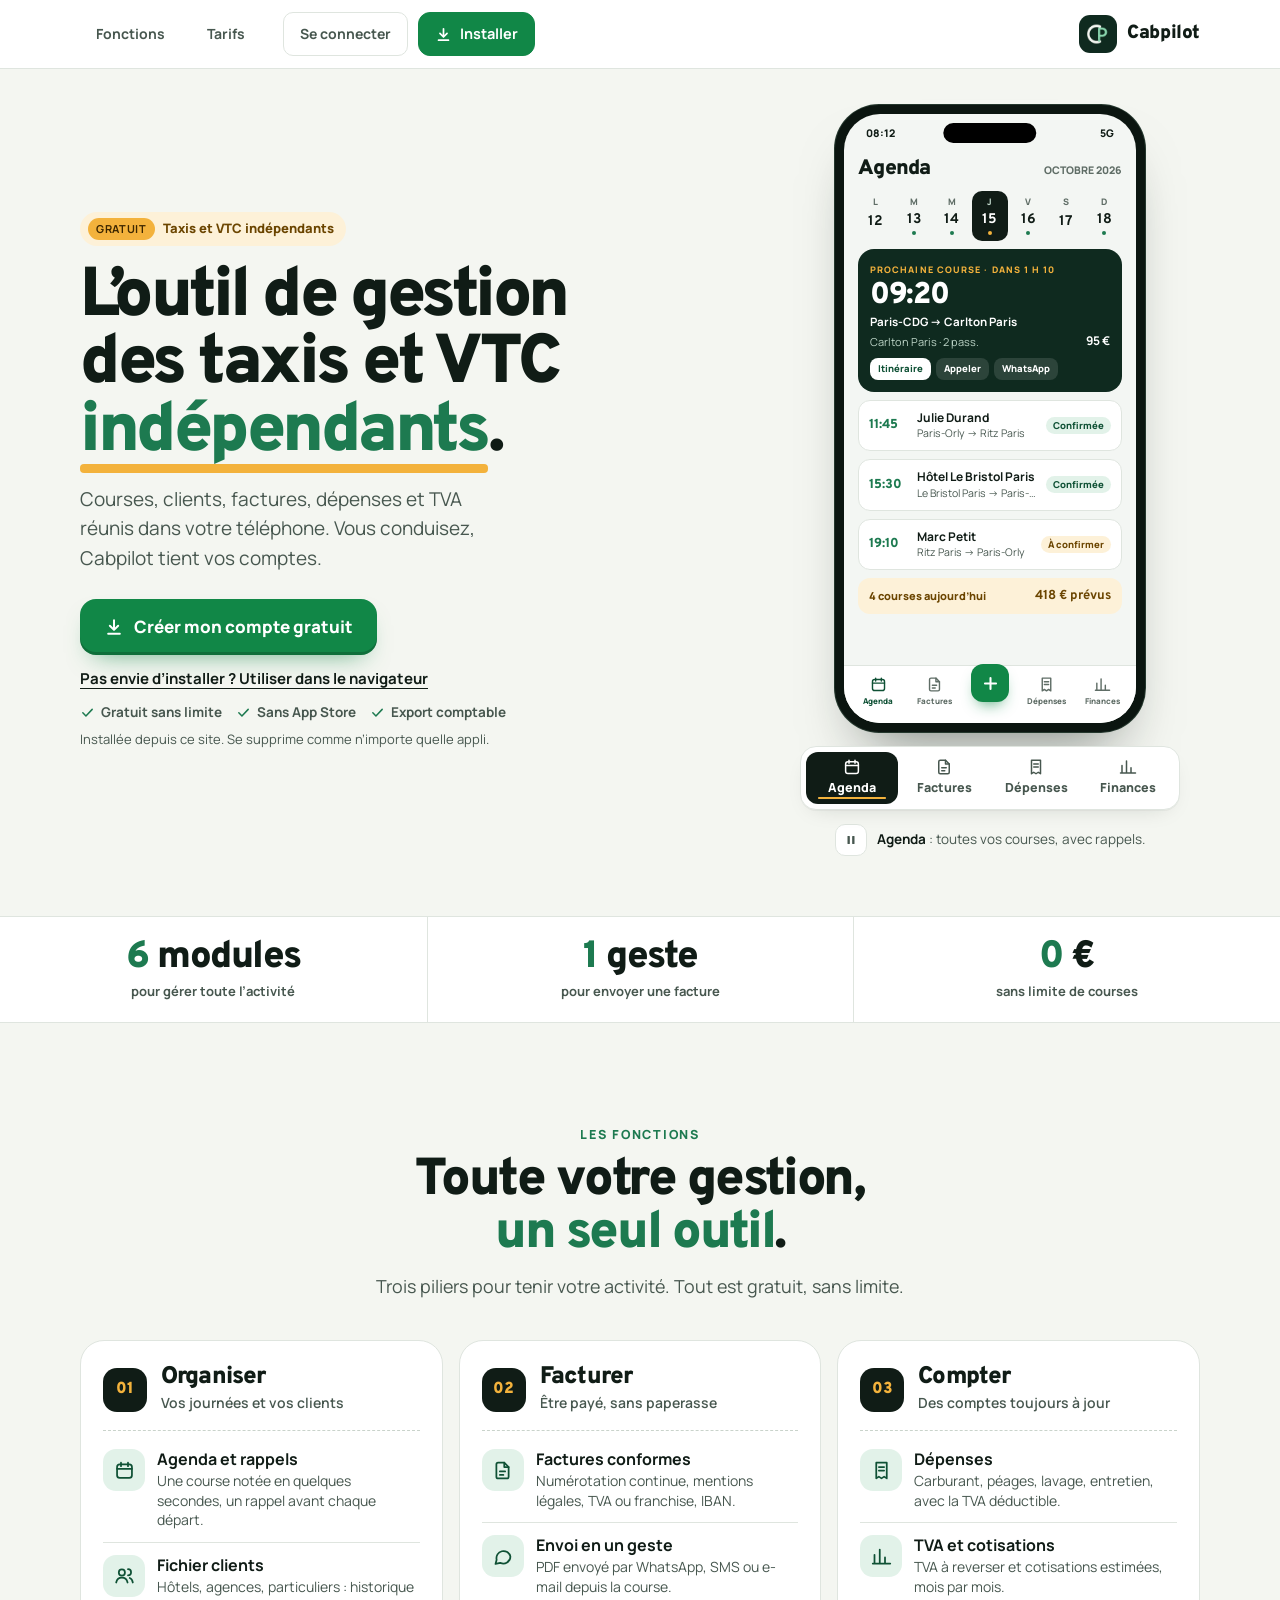
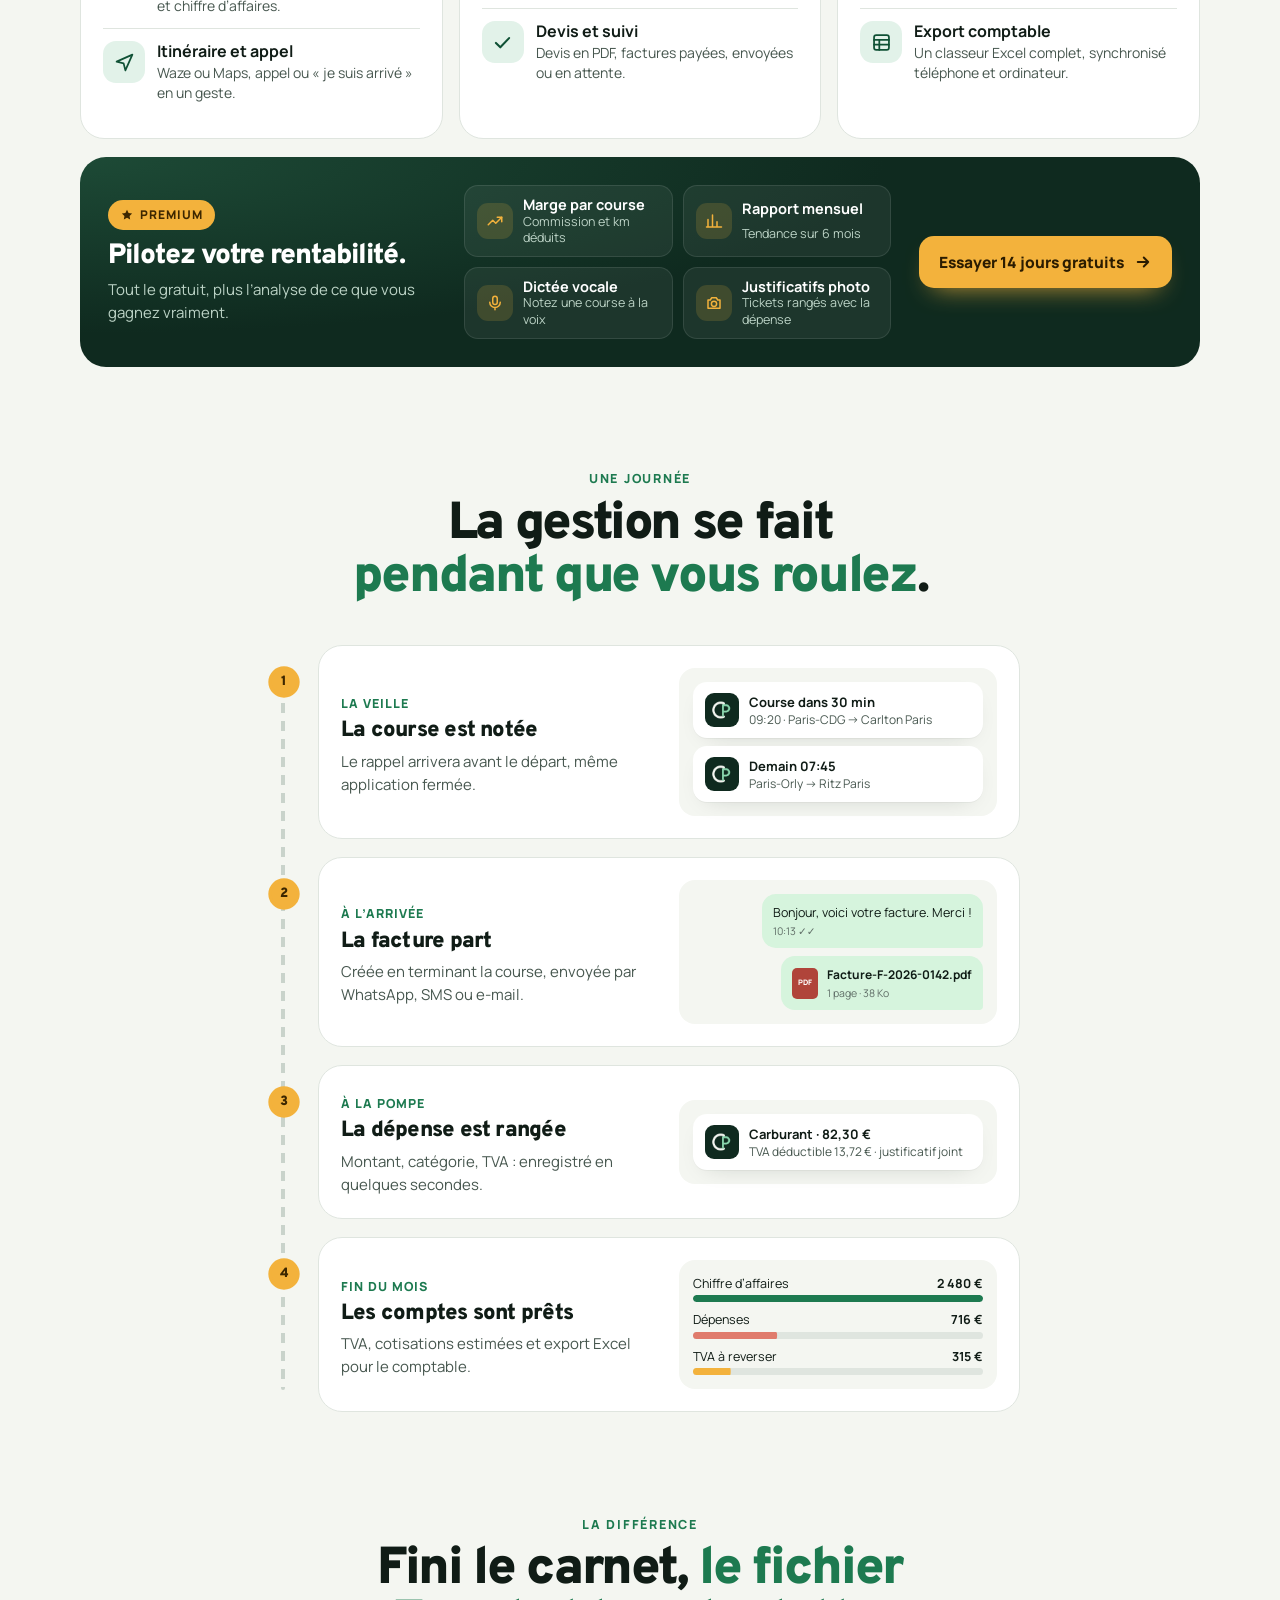
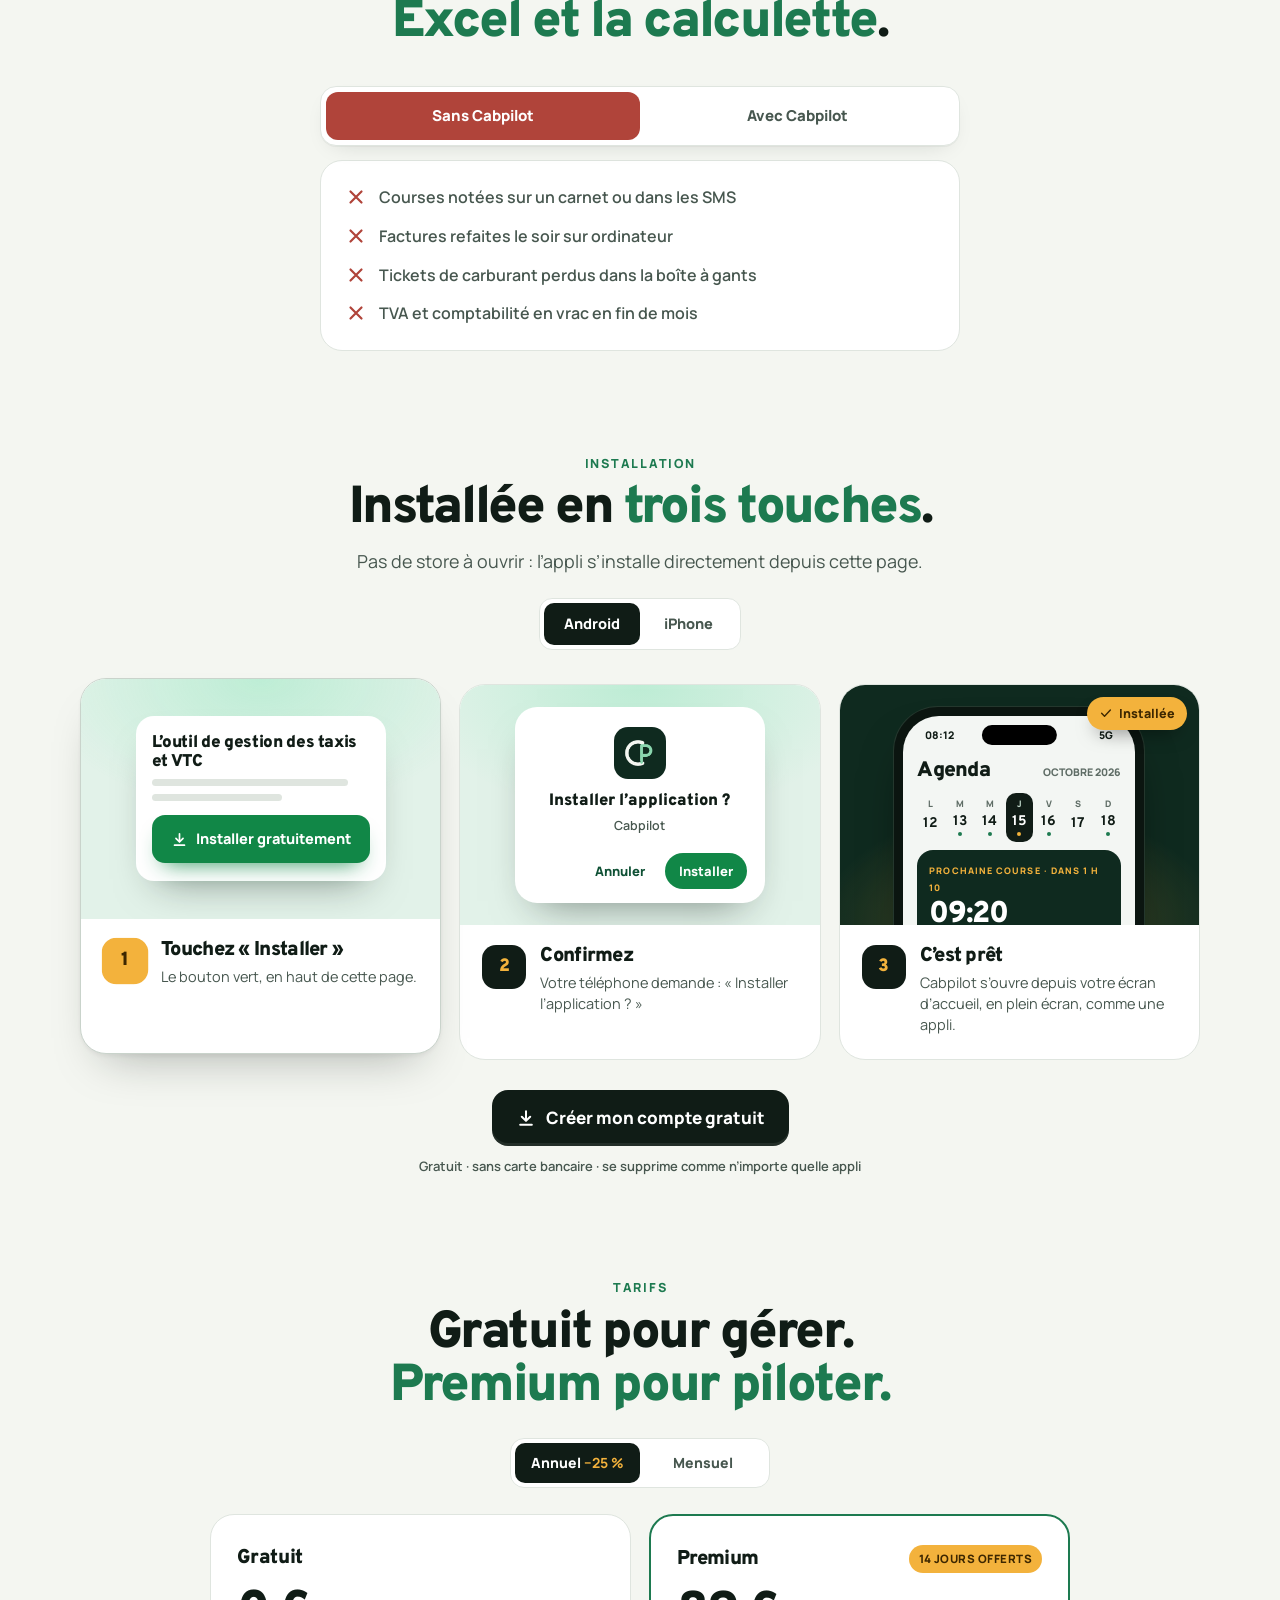
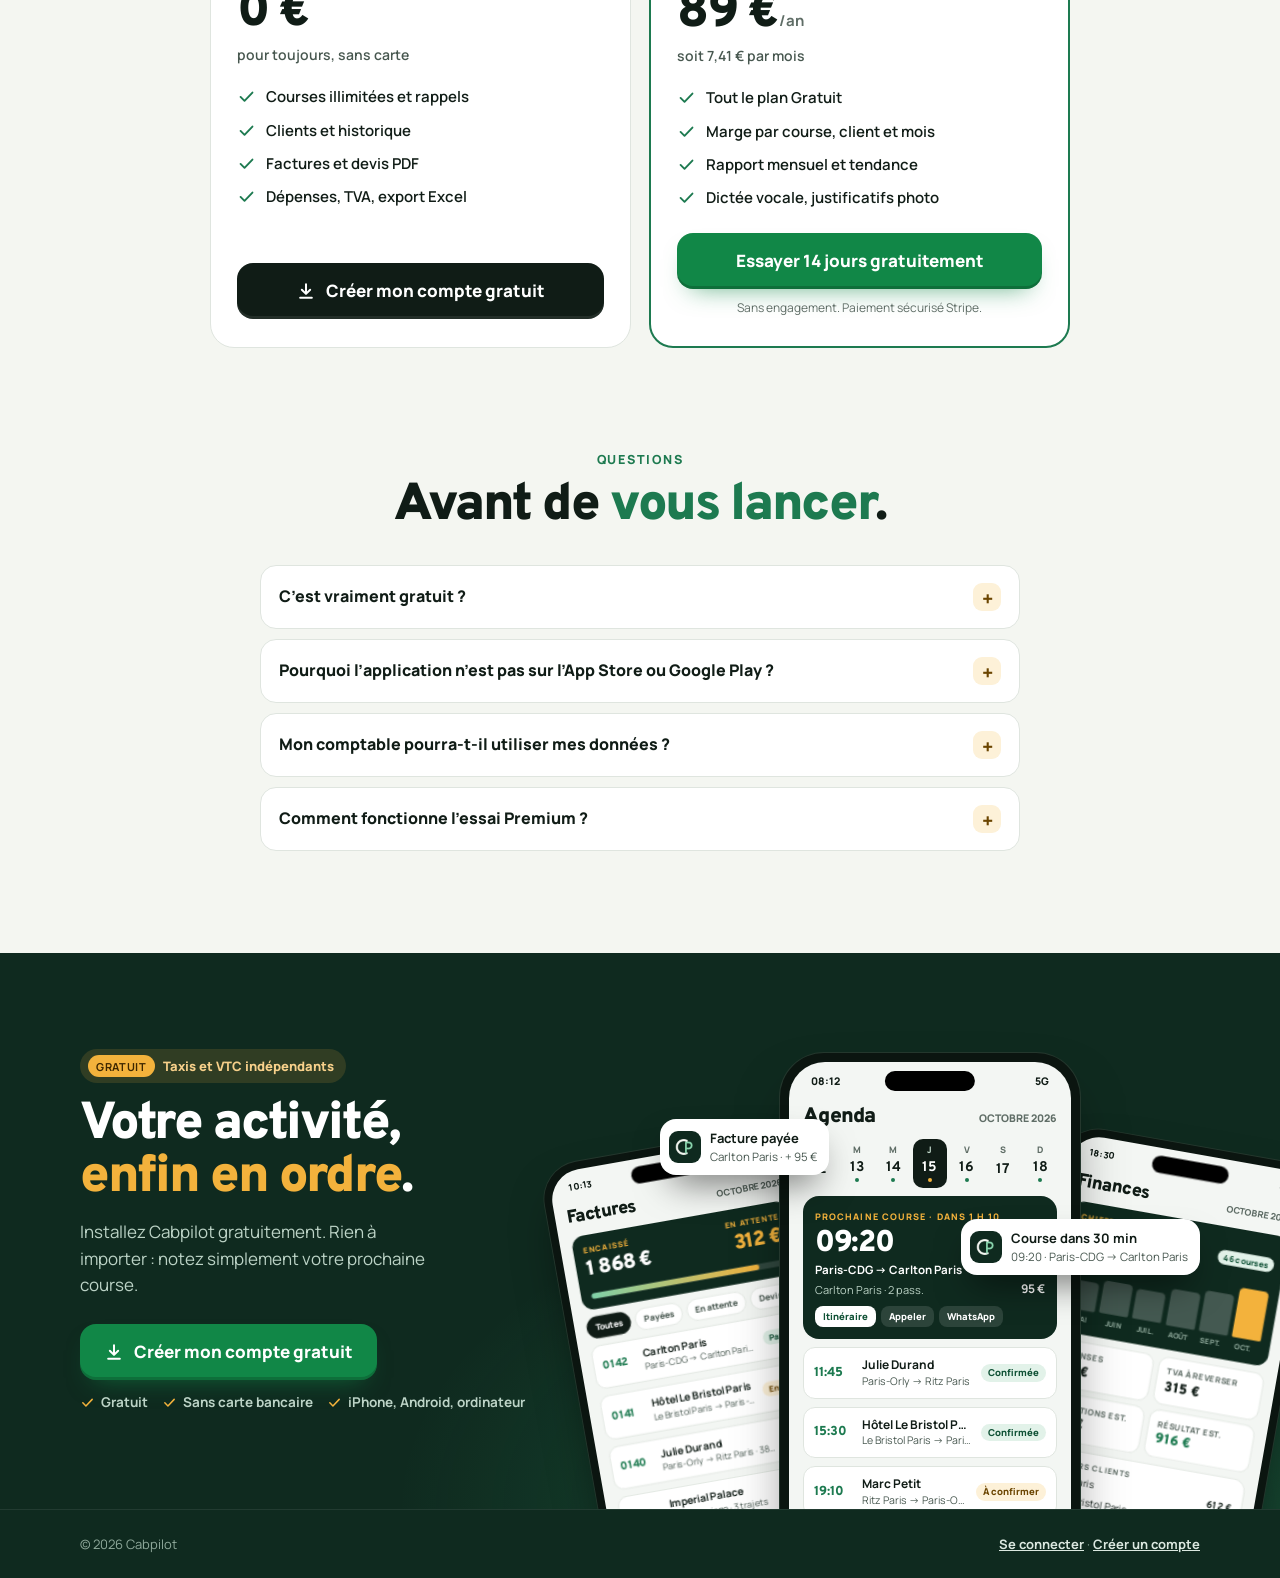
==== commit 06b219d5: "Add files via upload" ====
--- a/landing.html
+++ b/landing.html
@@ -3,12 +3,12 @@
 <head>
 <meta charset="utf-8">
 <meta name="viewport" content="width=device-width,initial-scale=1,viewport-fit=cover">
-<title>Logiciel de gestion taxi et VTC gratuit | SLM Transfert</title>
+<title>Logiciel de gestion taxi et VTC gratuit | Cabpilot</title>
 <meta name="description" content="L’outil de gestion des taxis et VTC indépendants : courses, clients, factures, dépenses, TVA et export comptable dans votre téléphone. Gratuit, sans App Store.">
 <meta name="theme-color" content="#f4f6f1">
 <meta name="color-scheme" content="light">
 <meta property="og:type" content="website">
-<meta property="og:title" content="SLM Transfert · L’outil de gestion des taxis et VTC indépendants">
+<meta property="og:title" content="Cabpilot · L’outil de gestion des taxis et VTC indépendants">
 <meta property="og:description" content="Courses, clients, factures, dépenses et TVA dans votre téléphone. Gratuit.">
 <meta property="og:image" content="icon-512.png">
 <link rel="icon" href="icon-192.png">
@@ -18,10 +18,10 @@
 <link rel="stylesheet" href="https://fonts.googleapis.com/css2?family=Manrope:wght@500;600;700;800&family=Overpass:wght@700;800;900&display=swap">
 <script type="application/ld+json">
 {"@context":"https://schema.org","@graph":[
- {"@type":"SoftwareApplication","name":"SLM Transfert","applicationCategory":"BusinessApplication","operatingSystem":"iOS, Android, Windows, macOS (navigateur)","description":"Outil de gestion pour taxis et VTC indépendants : agenda des courses, clients, factures et devis PDF, dépenses et justificatifs, TVA, cotisations estimées et export comptable.","offers":{"@type":"Offer","price":"0","priceCurrency":"EUR"}},
+ {"@type":"SoftwareApplication","name":"Cabpilot","applicationCategory":"BusinessApplication","operatingSystem":"iOS, Android, Windows, macOS (navigateur)","description":"Outil de gestion pour taxis et VTC indépendants : agenda des courses, clients, factures et devis PDF, dépenses et justificatifs, TVA, cotisations estimées et export comptable.","offers":{"@type":"Offer","price":"0","priceCurrency":"EUR"}},
  {"@type":"FAQPage","mainEntity":[
   {"@type":"Question","name":"C’est vraiment gratuit ?","acceptedAnswer":{"@type":"Answer","text":"Oui, sans limite de courses ni de factures, et sans carte bancaire. Premium est une option pour analyser votre marge."}},
-  {"@type":"Question","name":"Pourquoi l’application n’est pas sur l’App Store ou Google Play ?","acceptedAnswer":{"@type":"Answer","text":"SLM s’installe directement depuis le navigateur : plus rapide, toujours à jour, et le même compte fonctionne sur iPhone, Android et ordinateur."}},
+  {"@type":"Question","name":"Pourquoi l’application n’est pas sur l’App Store ou Google Play ?","acceptedAnswer":{"@type":"Answer","text":"Cabpilot s’installe directement depuis le navigateur : plus rapide, toujours à jour, et le même compte fonctionne sur iPhone, Android et ordinateur."}},
   {"@type":"Question","name":"Mon comptable pourra-t-il utiliser mes données ?","acceptedAnswer":{"@type":"Answer","text":"Oui. Toute votre activité s’exporte dans un classeur Excel : courses, factures, dépenses et TVA."}},
   {"@type":"Question","name":"Comment fonctionne l’essai Premium ?","acceptedAnswer":{"@type":"Answer","text":"Tout est débloqué pendant l’essai et rien n’est prélevé si vous résiliez avant la fin, depuis l’application."}}
  ]}
@@ -30,7 +30,7 @@
 <script>(function(){if("IntersectionObserver" in window&&!matchMedia("(prefers-reduced-motion: reduce)").matches)document.documentElement.classList.add("rv-on")})();</script>
 <style>
 /* ═══════════════════════════════════════════════════════════════════
-   SLM Transfert — landing « Outil de gestion »
+   Cabpilot — landing « Outil de gestion »
    Skills ECC : frontend-design-direction (le produit d’abord), motion-patterns
    (jetons de mouvement partagés, décalage 50–100 ms, apparitions une seule fois,
    entrée + sortie pour chaque changement d’écran, fenêtre accessible),
@@ -288,7 +288,7 @@
 .rv-on .step:not(.lit) .ui.mini i b{transform:scaleX(0)}
 .ui.mini .n i b{background:#e07b6c}.ui.mini .r i b{background:var(--amber)}
 
-/* Avant / avec SLM : un interrupteur */
+/* Avant / avec Cabpilot : un interrupteur */
 .vs-wrap{max-width:640px;margin:36px auto 0}
 .switch{position:relative;display:grid;grid-template-columns:1fr 1fr;padding:5px;border-radius:16px;background:var(--surface);border:1px solid var(--line);box-shadow:var(--s-1)}
 .switch .thumb{position:absolute;top:5px;bottom:5px;left:5px;width:calc(50% - 5px);border-radius:12px;background:var(--red);transform:translateX(0);transition:transform var(--dur-normal) var(--ease-spring),background var(--dur-normal)}
@@ -587,7 +587,7 @@
       <a class="nav-login" href="index.html#login">Se connecter</a>
       <a class="cta" href="index.html#signup" data-install aria-label="Installer l’application"><svg aria-hidden="true"><use href="#i-dl"/></svg><span>Installer</span></a>
     </nav>
-    <a class="brand" href="#top" aria-label="SLM Transfert, accueil"><img src="icon-192.png" alt="" width="38" height="38"><span>SLM Transfert</span></a>
+    <a class="brand" href="#top" aria-label="Cabpilot, accueil"><img src="icon-192.png" alt="" width="38" height="38"><span>Cabpilot</span></a>
   </div>
 </header>
 
@@ -613,7 +613,7 @@
     <div>
       <span class="eyebrow" data-in style="--i:0"><b>GRATUIT</b>Taxis et VTC indépendants</span>
       <h1 data-in style="--i:1">L’outil de gestion des taxis et VTC <mark>indépendants</mark>.</h1>
-      <p class="lead" data-in style="--i:2">Courses, clients, factures, dépenses et TVA réunis dans votre téléphone. Vous conduisez, SLM tient vos comptes.</p>
+      <p class="lead" data-in style="--i:2">Courses, clients, factures, dépenses et TVA réunis dans votre téléphone. Vous conduisez, Cabpilot tient vos comptes.</p>
       <div class="actions" data-in style="--i:3">
         <a class="cta" href="index.html#signup" data-install><svg aria-hidden="true"><use href="#i-dl"/></svg><span class="lbl">Installer gratuitement</span></a>
         <a class="alt" href="index.html#signup">Pas envie d’installer ? Utiliser dans le navigateur</a>
@@ -710,7 +710,7 @@
   </div>
 </section>
 
-<!-- ═══ Une journée avec SLM ═══ -->
+<!-- ═══ Une journée avec Cabpilot ═══ -->
 <section class="sec" style="padding-top:0">
   <div class="wrap">
     <div class="c" data-rv><p class="kick">Une journée</p><h2 class="h2">La gestion se fait <em>pendant que vous roulez</em>.</h2></div>
@@ -727,12 +727,12 @@
   </div>
 </section>
 
-<!-- ═══ Avant / avec SLM ═══ -->
+<!-- ═══ Avant / avec Cabpilot ═══ -->
 <section class="sec" style="padding-top:0">
   <div class="wrap c">
     <div data-rv><p class="kick">La différence</p><h2 class="h2">Fini le carnet, <em>le fichier Excel et la calculette</em>.</h2></div>
     <div class="vs-wrap" data-rv>
-      <div class="switch" id="vs" data-v="sans" role="group" aria-label="Comparer"><span class="thumb" aria-hidden="true"></span><button type="button" data-v="sans" aria-pressed="true">Sans SLM</button><button type="button" data-v="avec" aria-pressed="false">Avec SLM</button></div>
+      <div class="switch" id="vs" data-v="sans" role="group" aria-label="Comparer"><span class="thumb" aria-hidden="true"></span><button type="button" data-v="sans" aria-pressed="true">Sans Cabpilot</button><button type="button" data-v="avec" aria-pressed="false">Avec Cabpilot</button></div>
       <div class="vs-card" aria-live="polite">
         <div class="vs-p no" data-p="sans"><ul><li><svg aria-hidden="true"><use href="#i-x"/></svg>Courses notées sur un carnet ou dans les SMS</li><li><svg aria-hidden="true"><use href="#i-x"/></svg>Factures refaites le soir sur ordinateur</li><li><svg aria-hidden="true"><use href="#i-x"/></svg>Tickets de carburant perdus dans la boîte à gants</li><li><svg aria-hidden="true"><use href="#i-x"/></svg>TVA et comptabilité en vrac en fin de mois</li></ul></div>
         <div class="vs-p yes" data-p="avec" hidden><ul><li><svg aria-hidden="true"><use href="#i-check"/></svg>Toutes les courses dans un agenda, avec rappels</li><li><svg aria-hidden="true"><use href="#i-check"/></svg>Facture PDF envoyée en un geste, depuis la course</li><li><svg aria-hidden="true"><use href="#i-check"/></svg>Dépenses rangées avec leur TVA</li><li><svg aria-hidden="true"><use href="#i-check"/></svg>Export Excel propre pour le comptable</li></ul></div>
@@ -746,11 +746,11 @@
   <div class="wrap">
     <div class="c" data-rv><p class="kick">Installation</p><h2 class="h2">Installée en <em>trois touches</em>.</h2><p class="sub">Pas de store à ouvrir : l’appli s’installe directement depuis cette page.</p>
       <div class="os" role="group" aria-label="Votre téléphone" style="--o:0"><span class="thumb" aria-hidden="true"></span><button type="button" data-os="android" aria-pressed="true">Android</button><button type="button" data-os="ios" aria-pressed="false">iPhone</button></div></div>
-    <ol class="st-grid" id="steps3" tabindex="0" aria-label="Les étapes pour utiliser SLM" data-os="android">
+    <ol class="st-grid" id="steps3" tabindex="0" aria-label="Les étapes pour utiliser Cabpilot" data-os="android">
       <li class="st cur" data-rv style="--i:0">
         <div class="st-vis" aria-hidden="true">
           <div class="v-and mini-pg"><span class="mp-h">L’outil de gestion des taxis et VTC</span><span class="mp-l"></span><span class="mp-l s"></span><span class="mp-btn hit"><svg><use href="#i-dl"/></svg>Installer gratuitement<i class="tap"></i></span></div>
-          <div class="v-ios mini-sf"><span class="sf-url"><svg><use href="#i-lock"/></svg>SLM Transfert</span><span class="mp-l"></span><span class="mp-l s"></span><span class="sf-bar"><svg><use href="#i-back"/></svg><svg><use href="#i-fwd"/></svg><span class="sf-share hit"><svg><use href="#i-share"/></svg><i class="tap"></i></span><svg><use href="#i-book"/></svg><svg><use href="#i-tabs"/></svg></span></div>
+          <div class="v-ios mini-sf"><span class="sf-url"><svg><use href="#i-lock"/></svg>Cabpilot</span><span class="mp-l"></span><span class="mp-l s"></span><span class="sf-bar"><svg><use href="#i-back"/></svg><svg><use href="#i-fwd"/></svg><span class="sf-share hit"><svg><use href="#i-share"/></svg><i class="tap"></i></span><svg><use href="#i-book"/></svg><svg><use href="#i-tabs"/></svg></span></div>
         </div>
         <div class="st-txt"><span class="st-n">1</span>
           <h3 class="v-and">Touchez « Installer »</h3><p class="v-and">Le bouton vert, en haut de cette page.</p>
@@ -758,7 +758,7 @@
       </li>
       <li class="st" data-rv style="--i:1">
         <div class="st-vis" aria-hidden="true">
-          <div class="v-and mini-dlg"><img src="icon-192.png" alt=""><b>Installer l’application ?</b><small>SLM Transfert</small><span class="dl-b"><span>Annuler</span><span class="go hit">Installer<i class="tap"></i></span></span></div>
+          <div class="v-and mini-dlg"><img src="icon-192.png" alt=""><b>Installer l’application ?</b><small>Cabpilot</small><span class="dl-b"><span>Annuler</span><span class="go hit">Installer<i class="tap"></i></span></span></div>
           <div class="v-ios mini-sh"><span class="row">Copier<svg><use href="#i-copy"/></svg></span><span class="row">Ajouter aux favoris<svg><use href="#i-book"/></svg></span><span class="row go hit">Sur l’écran d’accueil<svg><use href="#i-plus-sq"/></svg><i class="tap"></i></span></div>
         </div>
         <div class="st-txt"><span class="st-n">2</span>
@@ -770,7 +770,7 @@
           <div class="st-phone"><div class="phone" data-src="p-agenda"><div class="ph"><div class="ph-notch"></div><div class="ph-sb"><span>08:12</span><span>5G</span></div></div></div></div>
           <span class="st-ok"><svg><use href="#i-check"/></svg>Installée</span>
         </div>
-        <div class="st-txt"><span class="st-n">3</span><h3>C’est prêt</h3><p>SLM s’ouvre depuis votre écran d’accueil, en plein écran, comme une appli.</p></div>
+        <div class="st-txt"><span class="st-n">3</span><h3>C’est prêt</h3><p>Cabpilot s’ouvre depuis votre écran d’accueil, en plein écran, comme une appli.</p></div>
       </li>
     </ol>
     <div class="st-dots" aria-hidden="true"><i class="on"></i><i></i><i></i></div>
@@ -800,7 +800,7 @@
     <div data-rv><p class="kick">Questions</p><h2 class="h2">Avant de <em>vous lancer</em>.</h2></div>
     <div class="faq">
       <details><summary>C’est vraiment gratuit ?</summary><p>Oui, sans limite de courses ni de factures, et sans carte bancaire. Premium est une option pour analyser votre marge.</p></details>
-      <details><summary>Pourquoi l’application n’est pas sur l’App Store ou Google Play ?</summary><p>SLM s’installe directement depuis le navigateur : plus rapide, toujours à jour, et le même compte fonctionne sur iPhone, Android et ordinateur.</p></details>
+      <details><summary>Pourquoi l’application n’est pas sur l’App Store ou Google Play ?</summary><p>Cabpilot s’installe directement depuis le navigateur : plus rapide, toujours à jour, et le même compte fonctionne sur iPhone, Android et ordinateur.</p></details>
       <details><summary>Mon comptable pourra-t-il utiliser mes données ?</summary><p>Oui. Toute votre activité s’exporte dans un classeur Excel : courses, factures, dépenses et TVA.</p></details>
       <details><summary>Comment fonctionne l’essai Premium ?</summary><p>Tout est débloqué pendant l’essai et rien n’est prélevé si vous résiliez avant la fin, depuis l’application.</p></details>
     </div>
@@ -812,7 +812,7 @@
     <div class="end-txt">
       <span class="eyebrow dk"><b>GRATUIT</b>Taxis et VTC indépendants</span>
       <h2 class="h2">Votre activité, <em>enfin en ordre</em>.</h2>
-      <p>Installez SLM gratuitement. Rien à importer : notez simplement votre prochaine course.</p>
+      <p>Installez Cabpilot gratuitement. Rien à importer : notez simplement votre prochaine course.</p>
       <a class="cta" href="index.html#signup" data-install><svg aria-hidden="true"><use href="#i-dl"/></svg><span class="lbl">Installer gratuitement</span></a>
       <p class="note"><span><svg aria-hidden="true"><use href="#i-check"/></svg>Gratuit</span><span><svg aria-hidden="true"><use href="#i-check"/></svg>Sans carte bancaire</span><span><svg aria-hidden="true"><use href="#i-check"/></svg>iPhone, Android, ordinateur</span></p>
     </div>
@@ -826,13 +826,13 @@
   </div>
 </section>
 </main>
-<footer><div class="wrap"><span>© <span id="yr"></span> SLM Transfert</span><span><a href="index.html#login">Se connecter</a> · <a href="index.html#signup">Créer un compte</a></span></div></footer>
-
-<div class="dock" role="region" aria-label="Installer l’application"><img src="icon-192.png" alt=""><span><b>SLM Transfert</b><small>Gestion taxi et VTC · gratuit</small></span><a class="cta" href="index.html#signup" data-install>Installer</a></div>
+<footer><div class="wrap"><span>© <span id="yr"></span> Cabpilot</span><span><a href="index.html#login">Se connecter</a> · <a href="index.html#signup">Créer un compte</a></span></div></footer>
+
+<div class="dock" role="region" aria-label="Installer l’application"><img src="icon-192.png" alt=""><span><b>Cabpilot</b><small>Gestion taxi et VTC · gratuit</small></span><a class="cta" href="index.html#signup" data-install>Installer</a></div>
 
 <div class="sheet" id="sheet" role="dialog" aria-modal="true" aria-labelledby="sheet-t" hidden>
   <div class="sheet-in">
-    <h3 id="sheet-t"><img src="icon-192.png" alt="">Installer SLM</h3>
+    <h3 id="sheet-t"><img src="icon-192.png" alt="">Installer Cabpilot</h3>
     <ol class="how" id="sheet-how"></ol>
     <a class="alt-link" href="index.html#signup">Continuer dans le navigateur</a>
     <button type="button" class="close" data-close>Fermer</button>
@@ -885,7 +885,7 @@
 /* Éventail de fin : copies des écrans de la visite guidée (décoratives) */
 $$(".phone[data-src]").forEach(ph=>{const src=document.getElementById(ph.dataset.src);if(!src)return;const c=src.cloneNode(true);["id","role","aria-labelledby","hidden"].forEach(a=>c.removeAttribute(a));c.classList.add("on");ph.querySelector(".ph").appendChild(c)});
 
-/* ── Avant / avec SLM : bascule, et démonstration automatique une fois à l’écran ── */
+/* ── Avant / avec Cabpilot : bascule, et démonstration automatique une fois à l’écran ── */
 const vs=$("#vs");let vsTouched=false;
 const setVs=v=>{vs.dataset.v=v;$$("#vs button").forEach(b=>b.setAttribute("aria-pressed",b.dataset.v===v));$$(".vs-p").forEach(p=>p.hidden=p.dataset.p!==v)};
 $$("#vs button").forEach(b=>b.addEventListener("click",()=>{vsTouched=true;setVs(b.dataset.v)}));
@@ -900,10 +900,10 @@
 if(!isMobile&&!standalone)lbls().forEach(l=>l.textContent="Créer mon compte gratuit");
 addEventListener("beforeinstallprompt",e=>{e.preventDefault();deferred=e;lbls().forEach(l=>l.textContent="Installer gratuitement")});
 const toast=m=>{const t=$("#toast");t.textContent=m;t.classList.add("on");clearTimeout(toast.t);toast.t=setTimeout(()=>t.classList.remove("on"),3600)};
-addEventListener("appinstalled",()=>{deferred=null;toast("SLM est installée. Ouvrez-la depuis votre écran d’accueil.")});
+addEventListener("appinstalled",()=>{deferred=null;toast("Cabpilot est installée. Ouvrez-la depuis votre écran d’accueil.")});
 const SHARE='<kbd><svg width="16" height="16" role="img" aria-label="Partager"><use href="#i-share"/></svg></kbd>';
-const STEPS={ios:isSafari?[`Touchez Partager ${SHARE} en bas de l’écran`,"Choisissez « Sur l’écran d’accueil »","Touchez « Ajouter » puis ouvrez SLM"]:["Ouvrez cette page dans Safari",`Touchez Partager ${SHARE} puis « Sur l’écran d’accueil »`,"Touchez « Ajouter » puis ouvrez SLM"],
-  android:/SamsungBrowser/i.test(UA)?["Touchez le menu <kbd>≡</kbd> en bas de l’écran","Choisissez « Ajouter la page à » puis « Écran d’accueil »","Ouvrez SLM depuis votre écran d’accueil"]:["Ouvrez le menu du navigateur <kbd>⋮</kbd>","Choisissez « Installer l’application » ou « Ajouter à l’écran d’accueil »","Ouvrez SLM depuis votre écran d’accueil"]};
+const STEPS={ios:isSafari?[`Touchez Partager ${SHARE} en bas de l’écran`,"Choisissez « Sur l’écran d’accueil »","Touchez « Ajouter » puis ouvrez Cabpilot"]:["Ouvrez cette page dans Safari",`Touchez Partager ${SHARE} puis « Sur l’écran d’accueil »`,"Touchez « Ajouter » puis ouvrez Cabpilot"],
+  android:/SamsungBrowser/i.test(UA)?["Touchez le menu <kbd>≡</kbd> en bas de l’écran","Choisissez « Ajouter la page à » puis « Écran d’accueil »","Ouvrez Cabpilot depuis votre écran d’accueil"]:["Ouvrez le menu du navigateur <kbd>⋮</kbd>","Choisissez « Installer l’application » ou « Ajouter à l’écran d’accueil »","Ouvrez Cabpilot depuis votre écran d’accueil"]};
 /* Fenêtre : piège du focus, Échap, défilement bloqué, arrière-plan inerte, focus rendu à la fermeture */
 const sheet=$("#sheet"),bg=()=>$$("#hd,main,footer,.dock");let lastFocus=null;
 const openSheet=kind=>{lastFocus=document.activeElement;$("#sheet-how").innerHTML=STEPS[kind].map(s=>`<li><span>${s}</span></li>`).join("");sheet.hidden=false;document.body.classList.add("lock");bg().forEach(el=>el.inert=true);requestAnimationFrame(()=>requestAnimationFrame(()=>sheet.classList.add("open")));sheet.querySelector(".alt-link").focus({preventScroll:true})};
